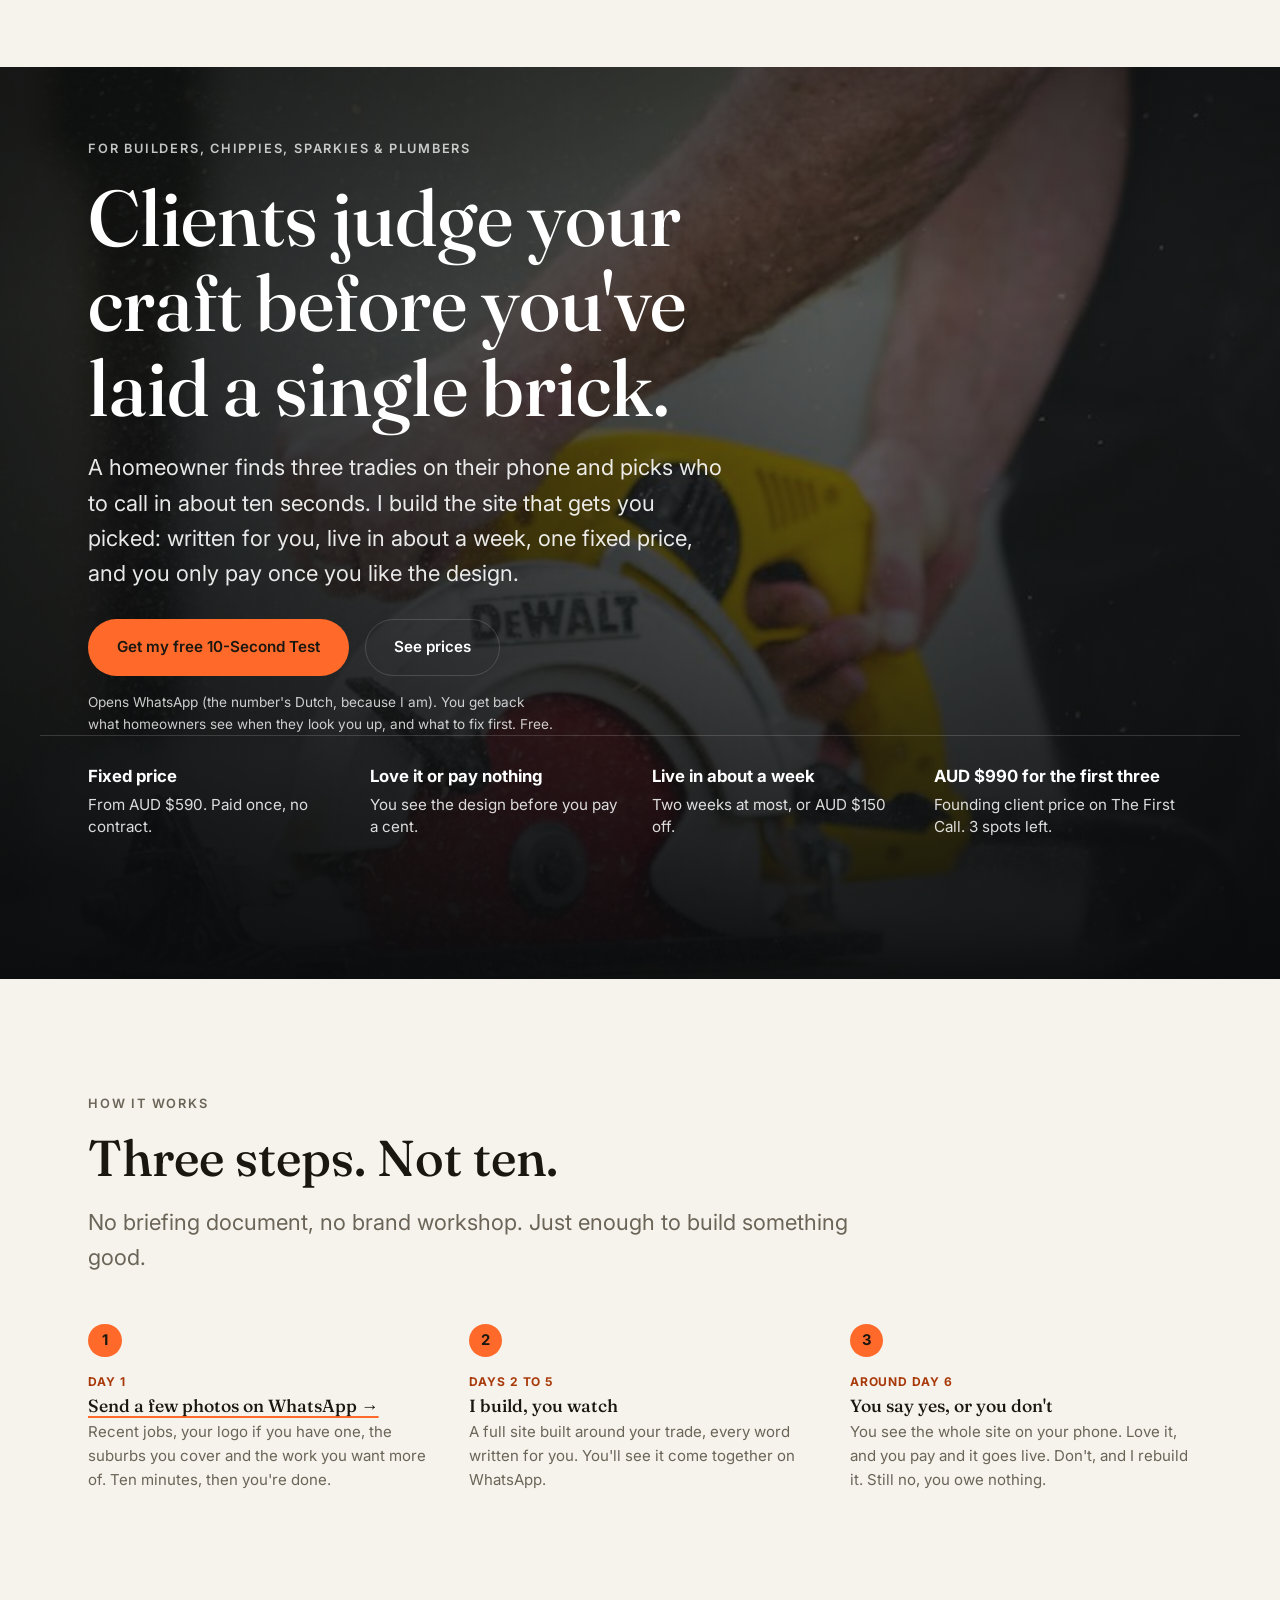
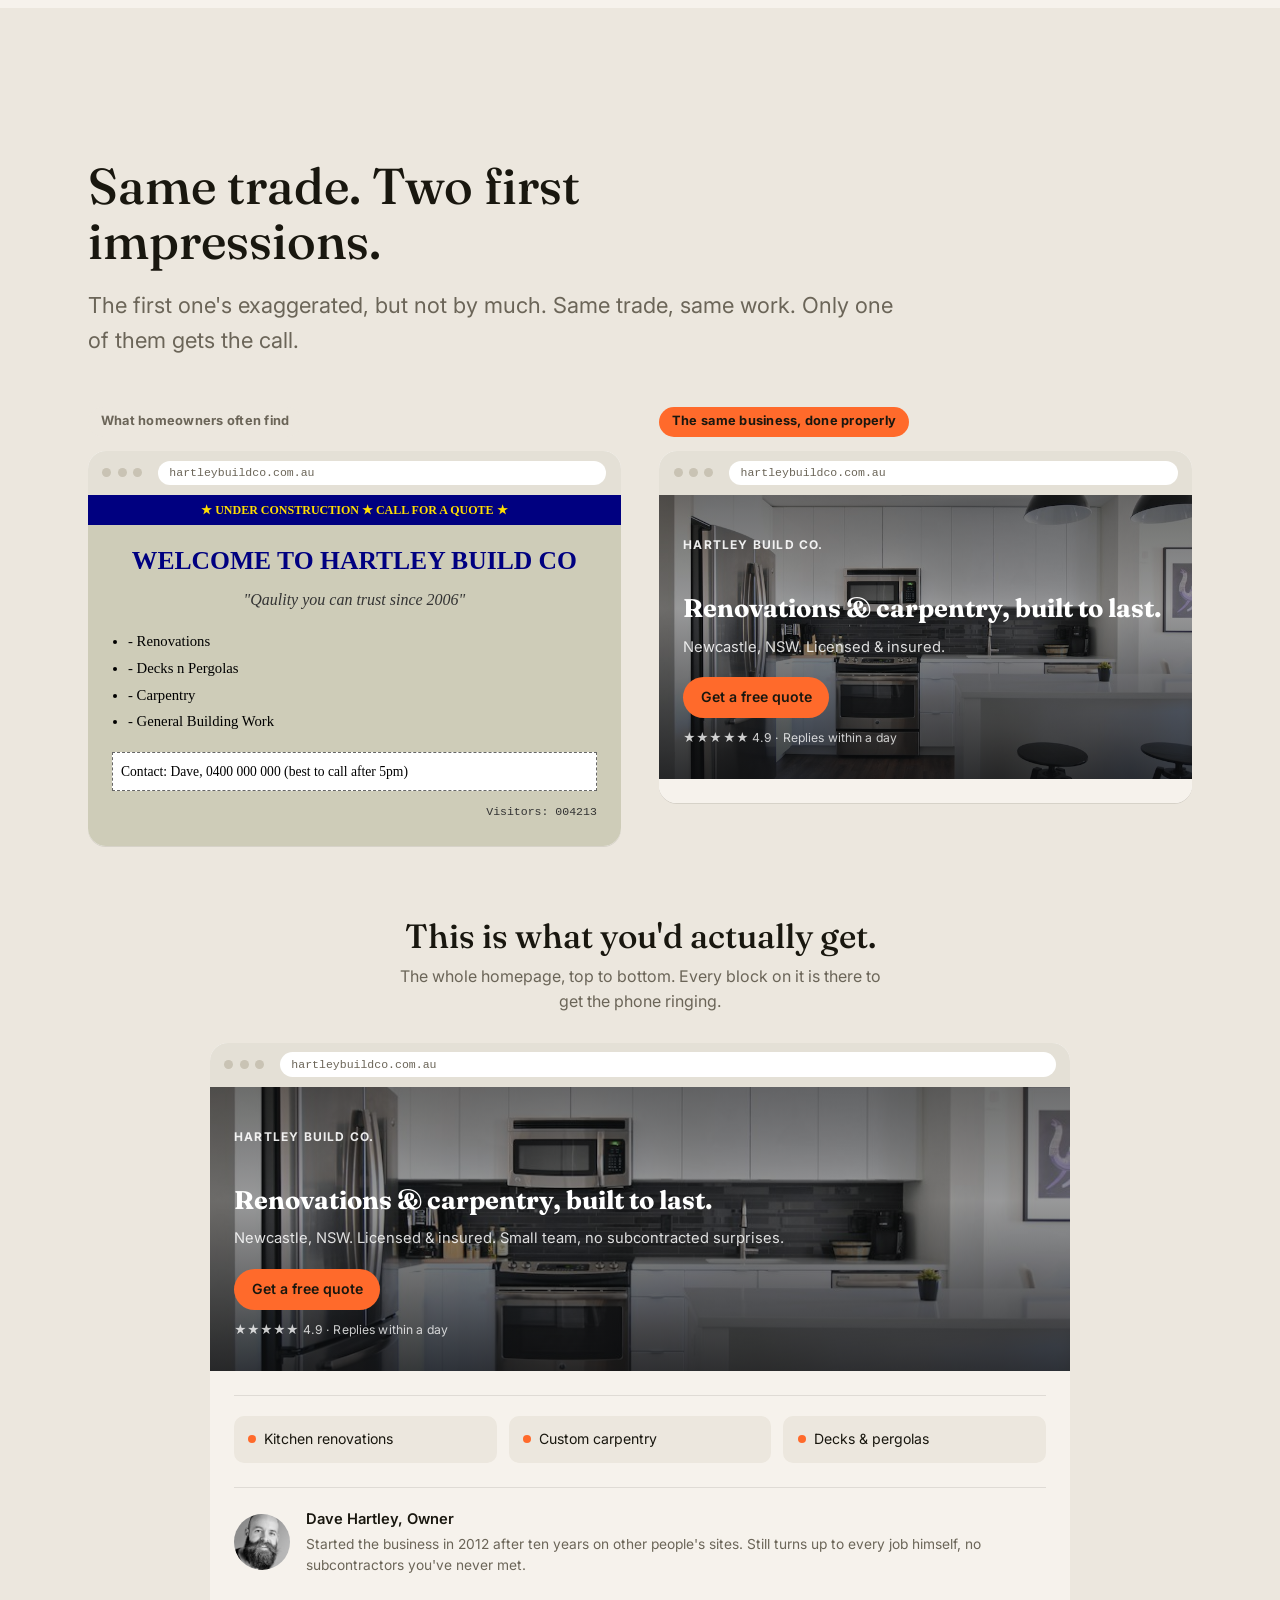
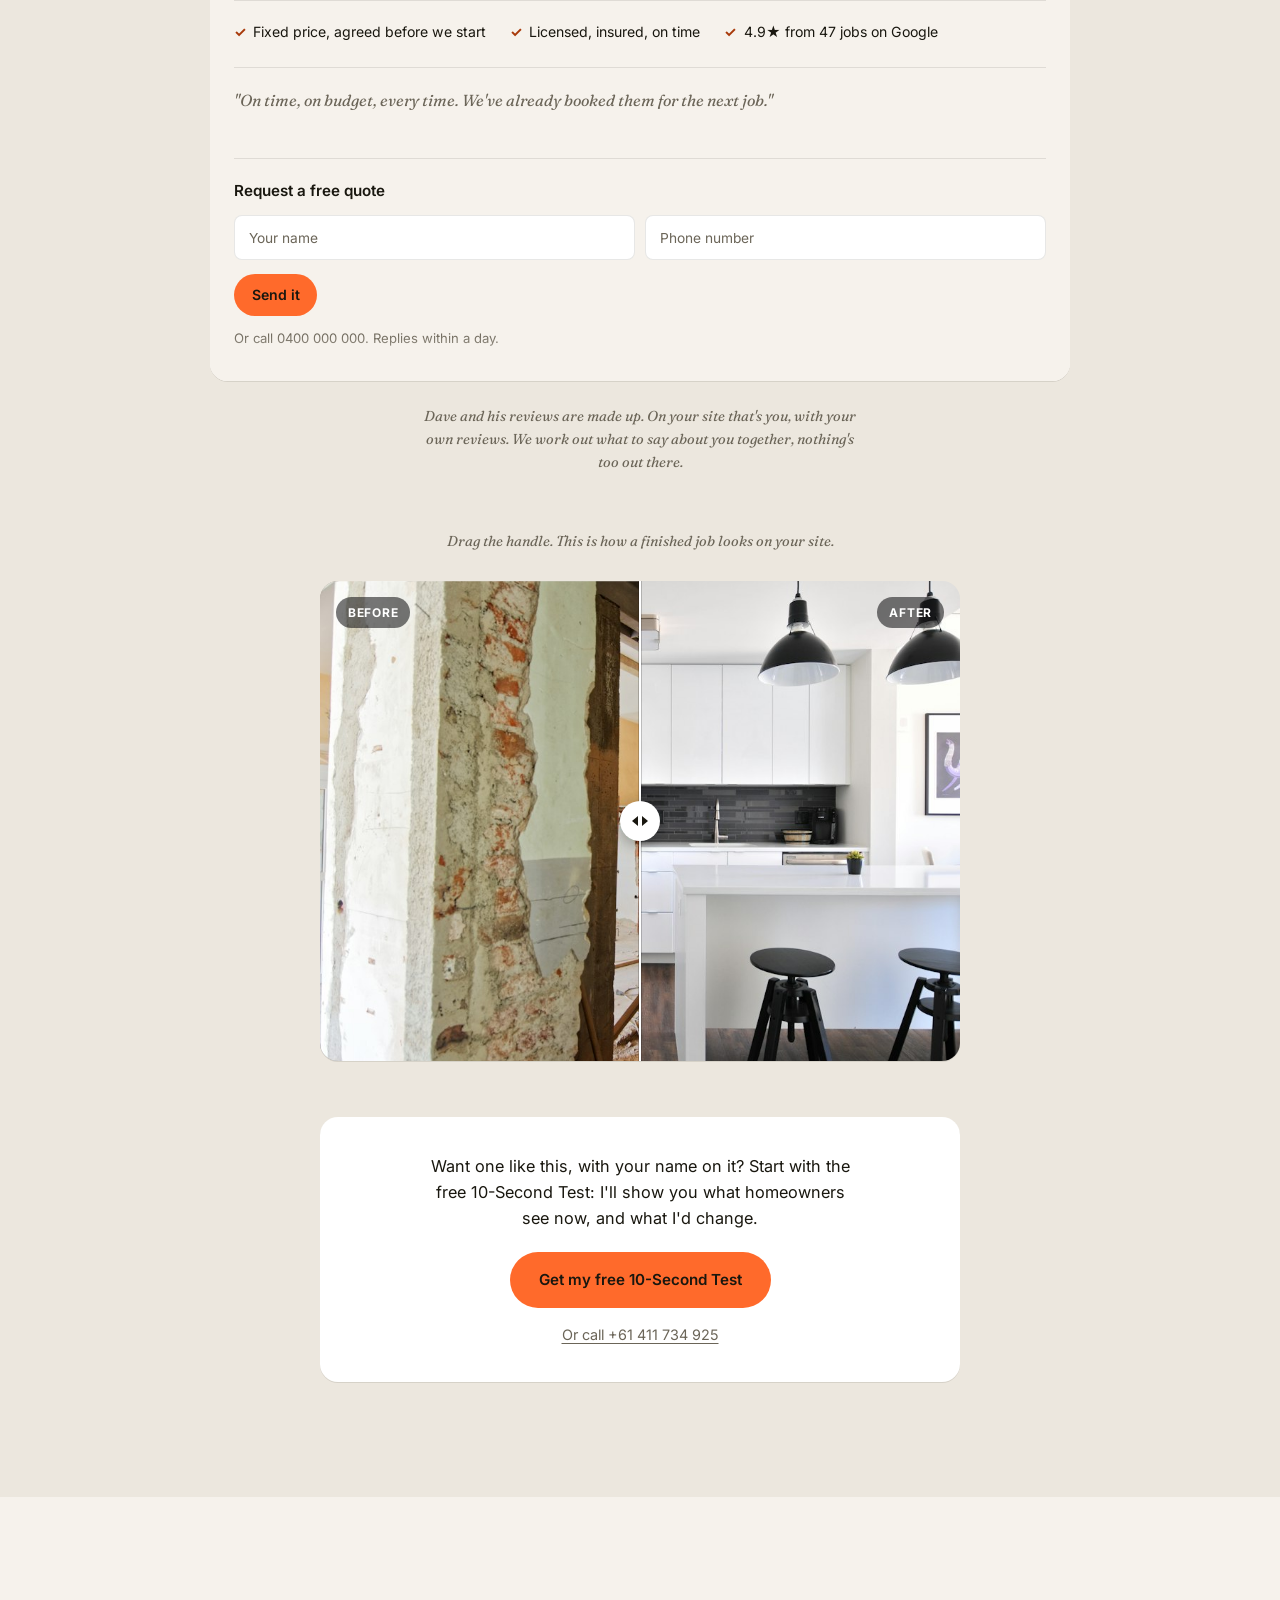
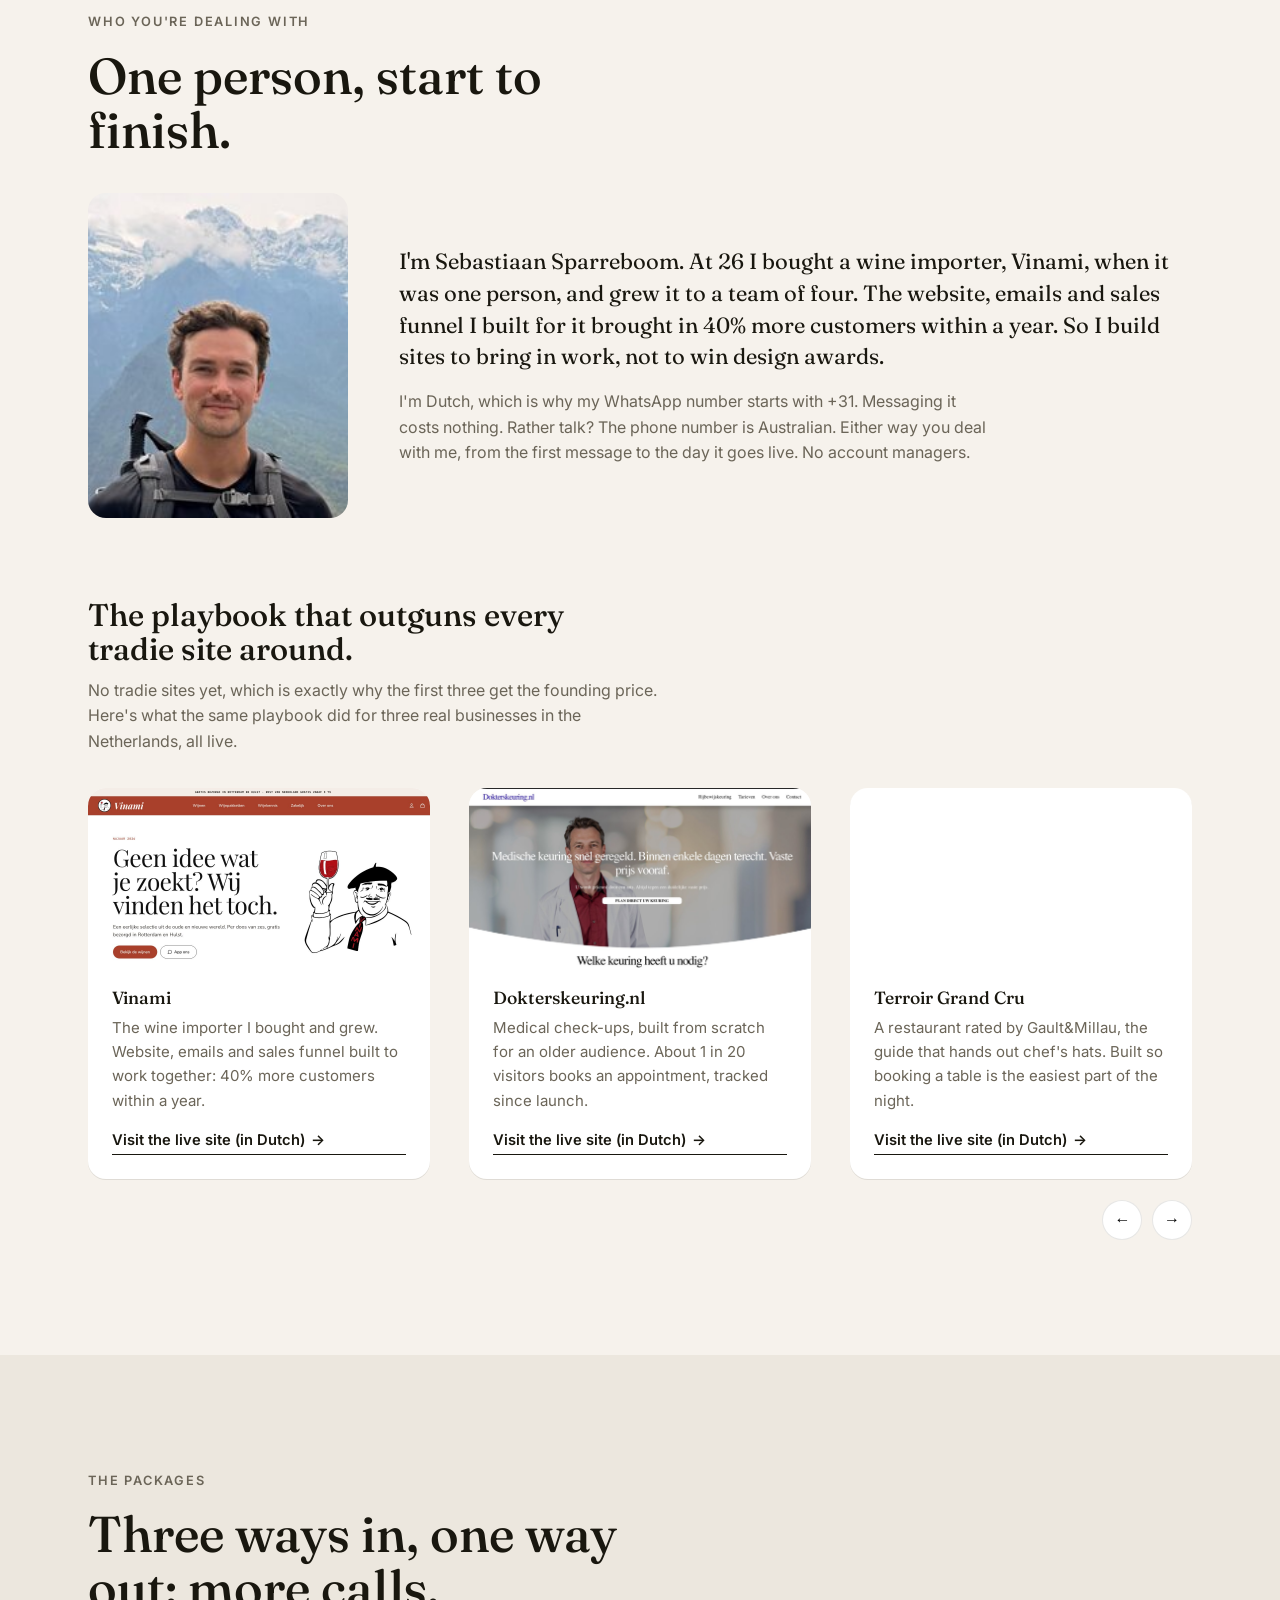
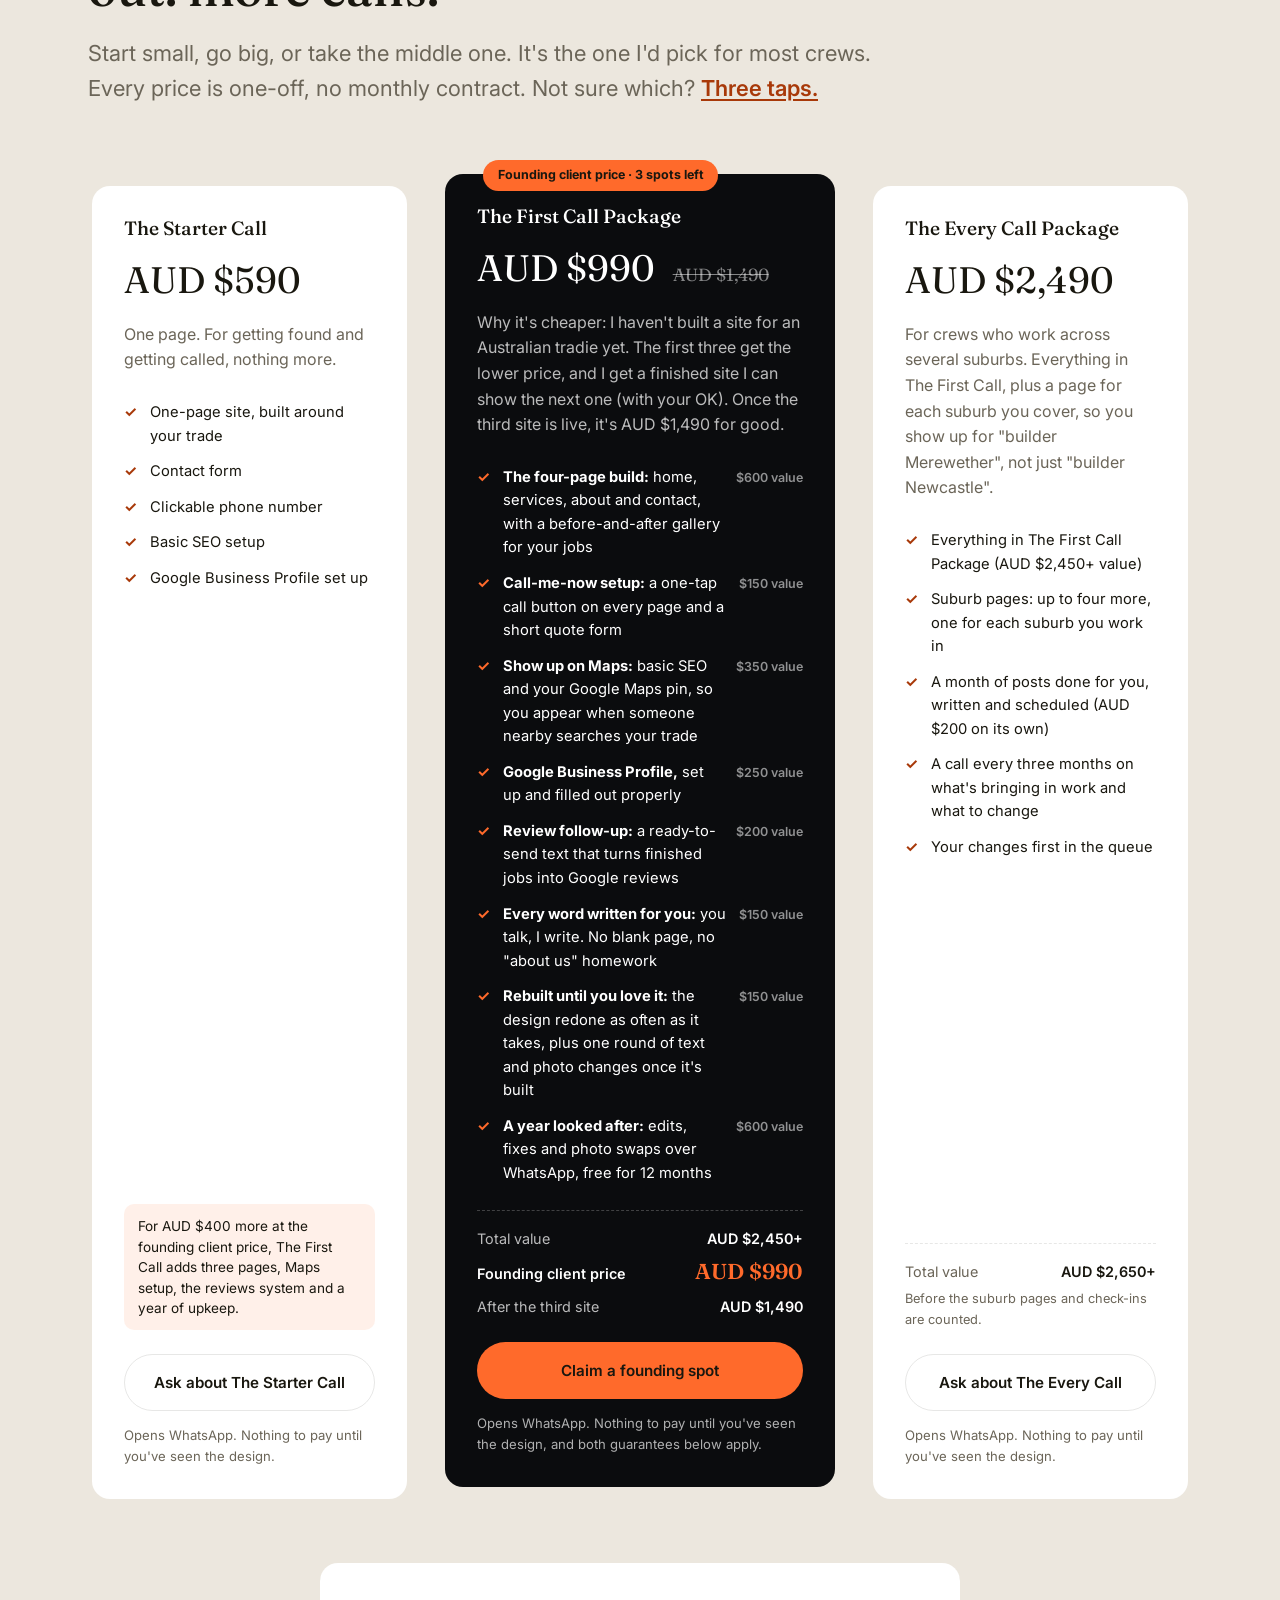
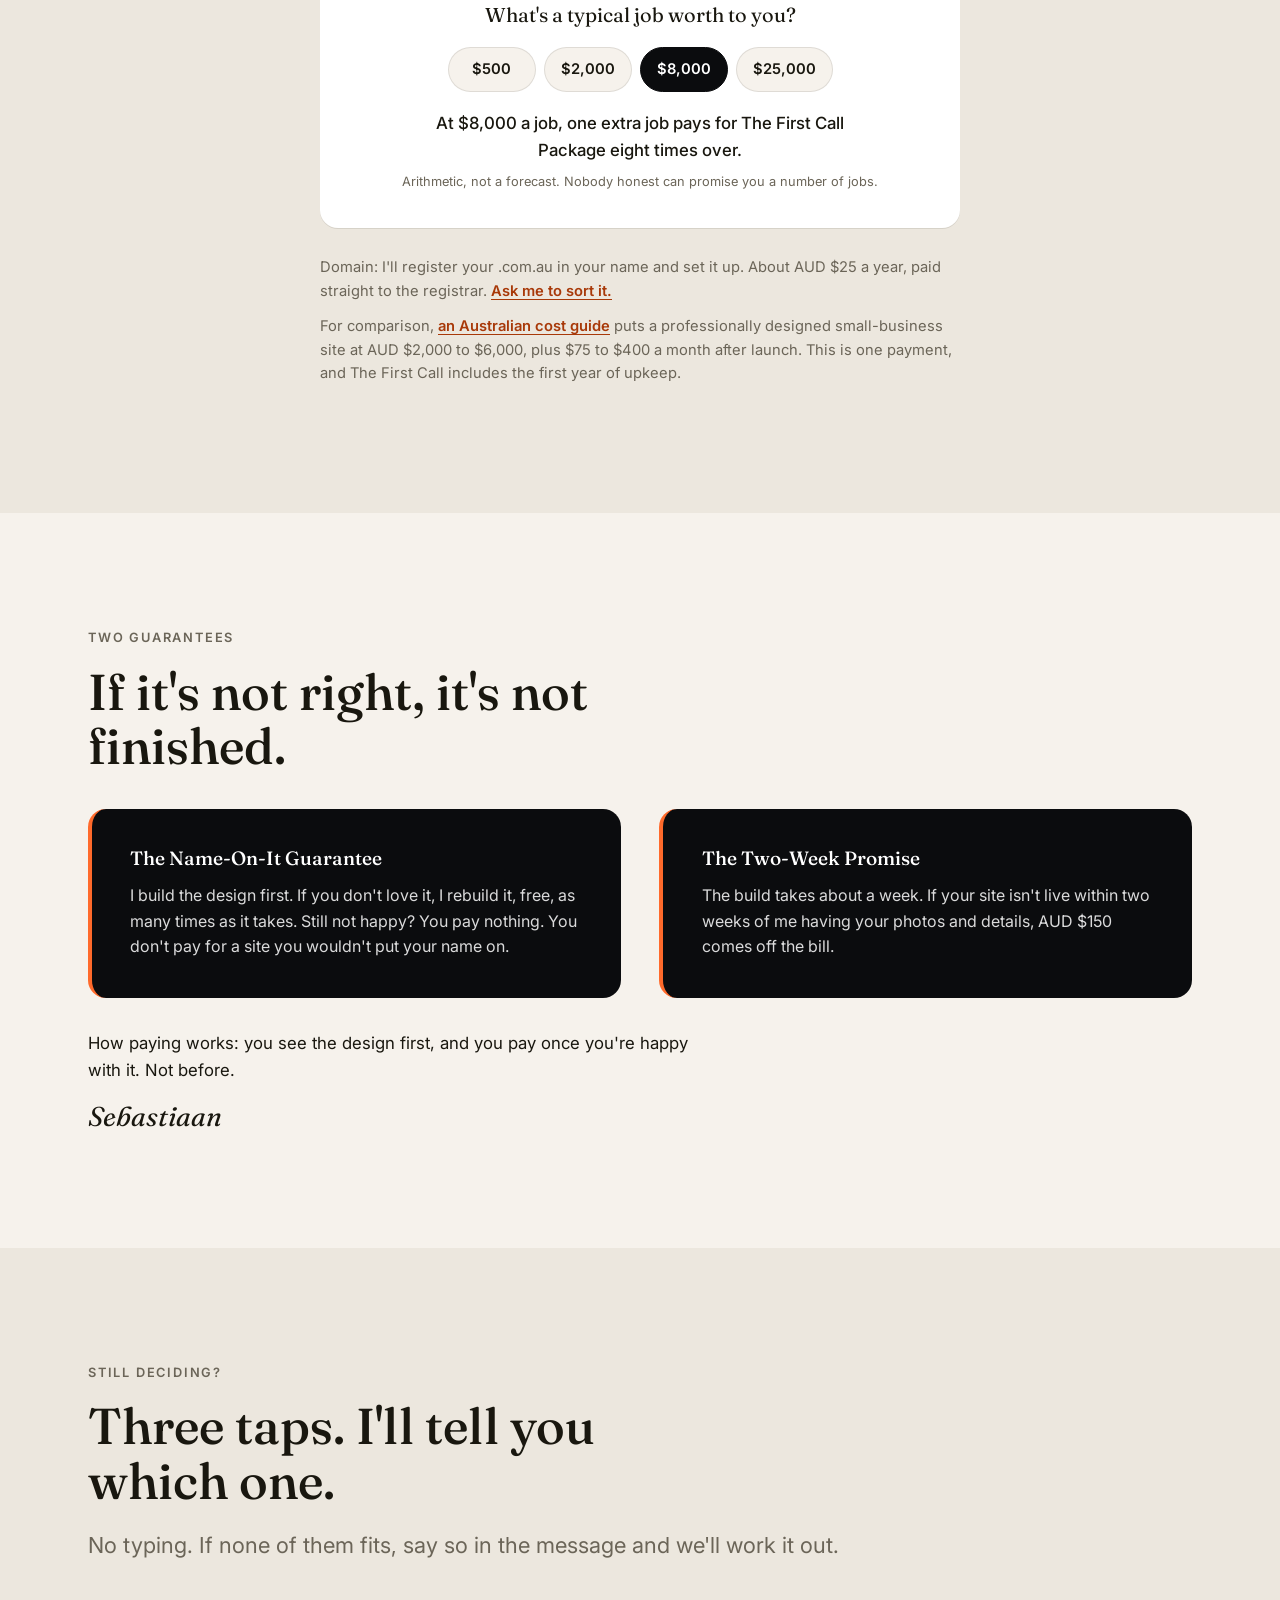
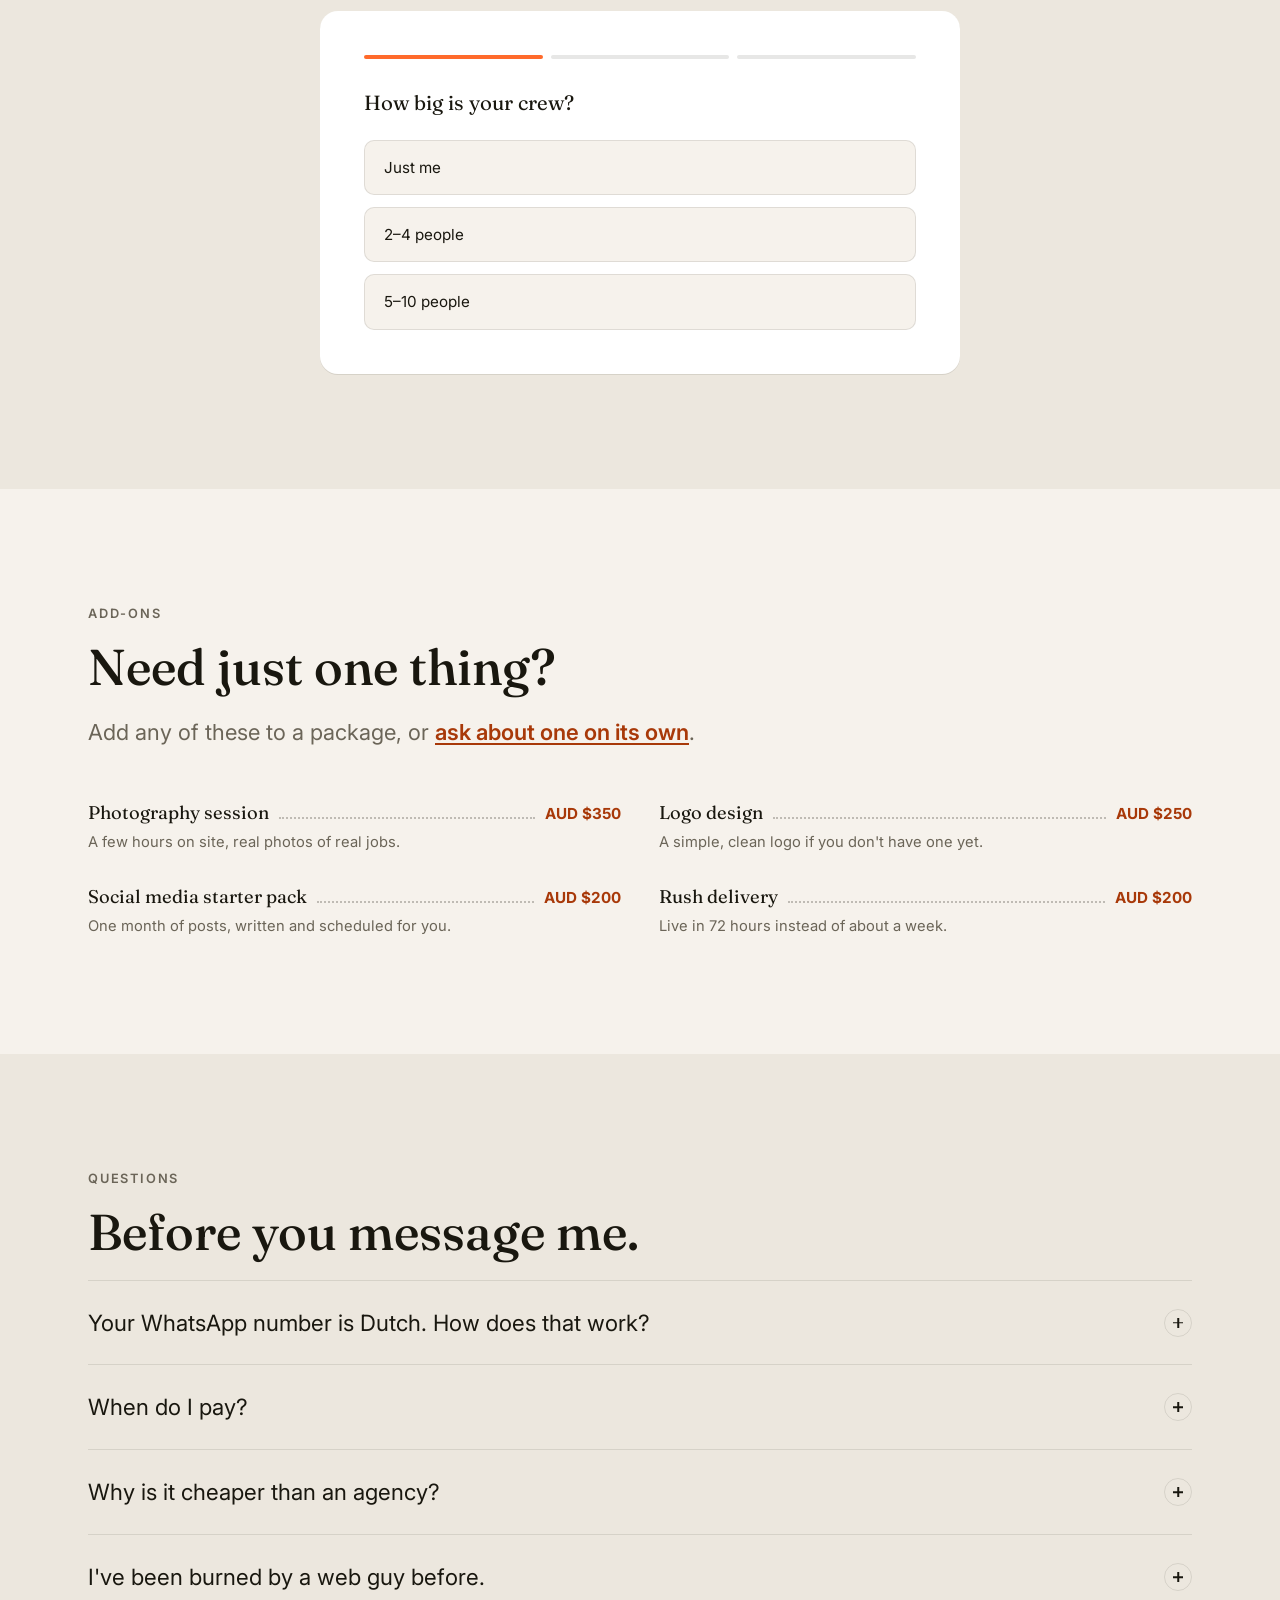
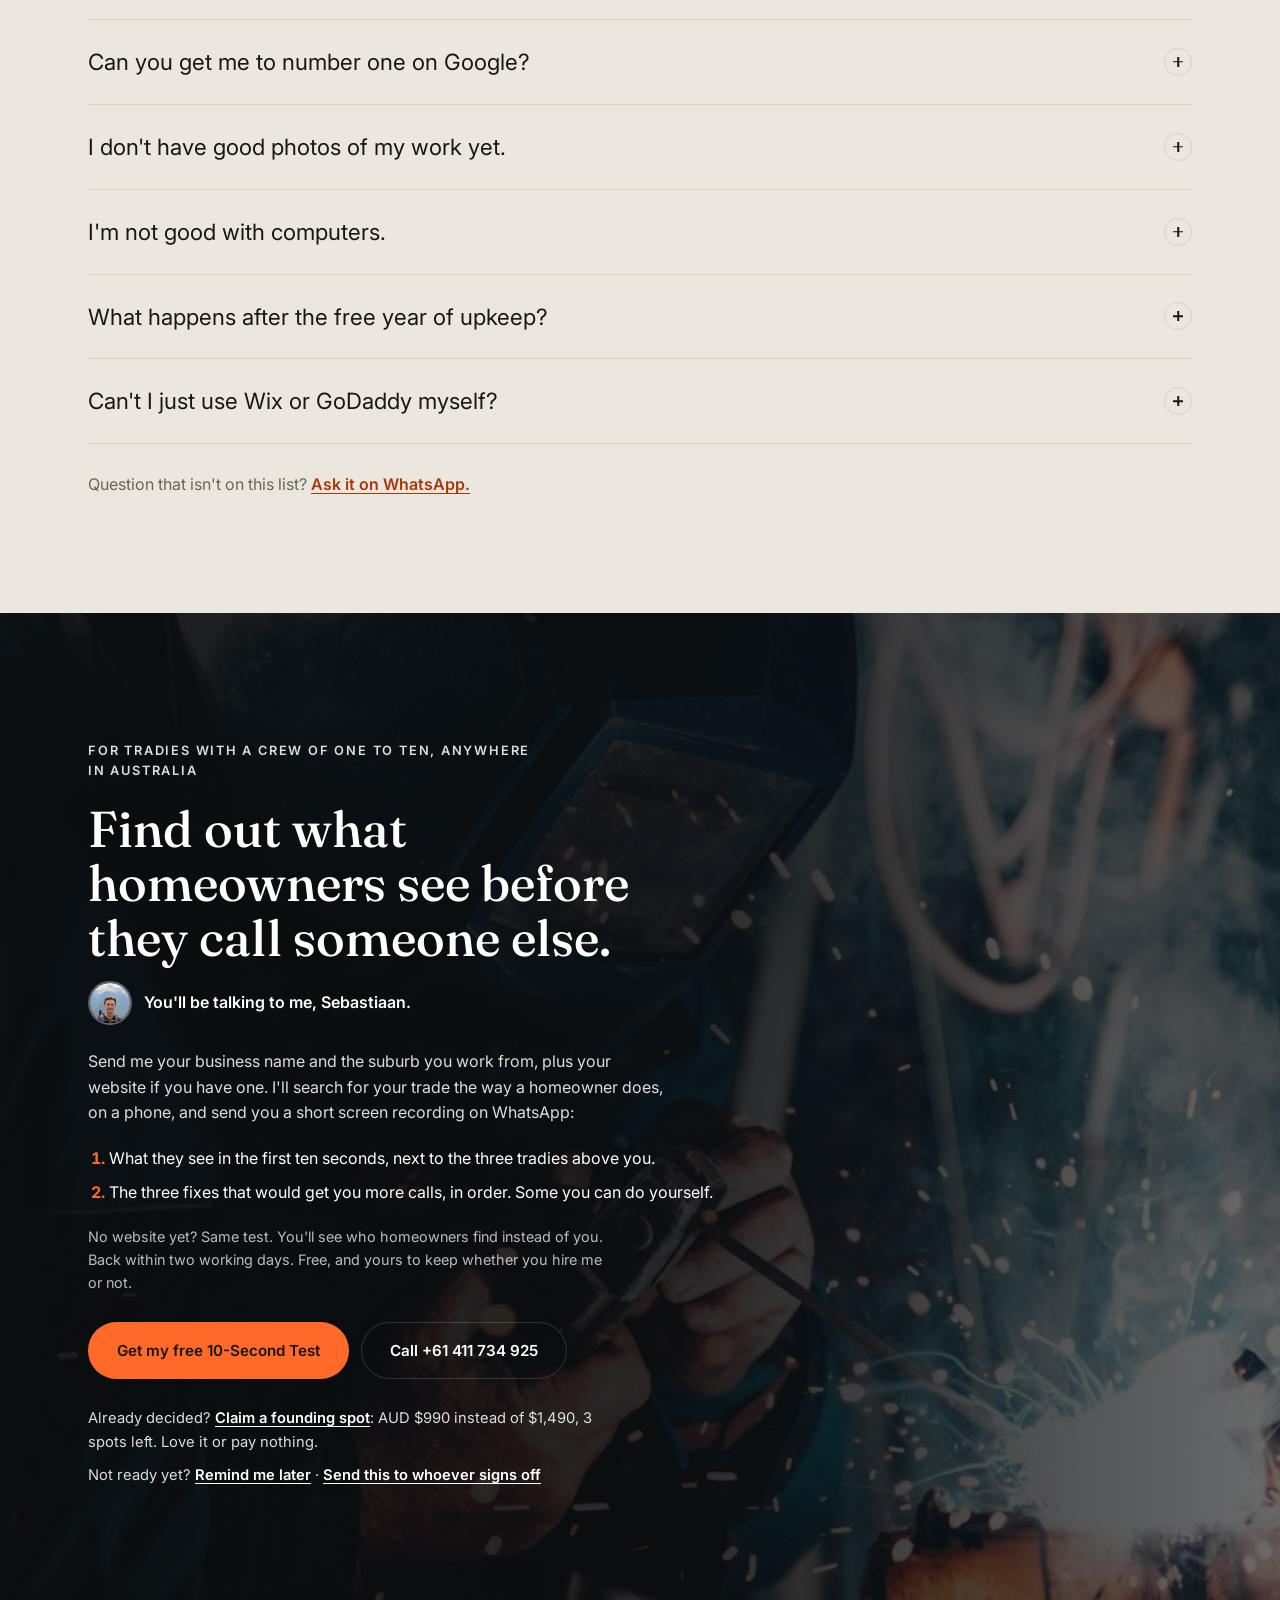
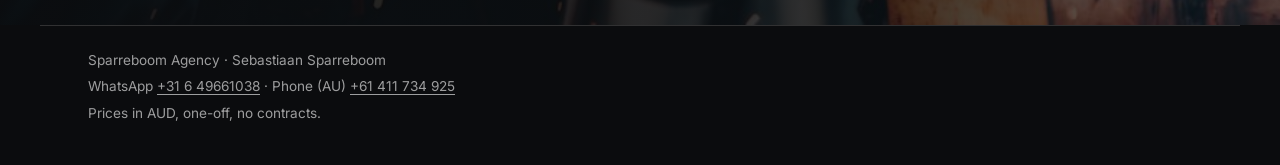
==== tradies.html @ 83f422b2 "Turn the tradies page into a sharper lead generator - Founding client offer with a reason why, a val" ====
<!DOCTYPE html>
<html lang="en">
<head>
<meta charset="UTF-8">
<meta name="viewport" content="width=device-width, initial-scale=1.0">
<title>Websites for tradies, fixed price from AUD $590 | Sparreboom Agency</title>
<meta name="description" content="A fixed-price website for small trade businesses, live in about a week. You see the design first, and pay nothing if you don't love it.">
<link rel="canonical" href="https://sparreboom.agency/tradies.html">

<link rel="icon" type="image/x-icon" href="/favicon.ico">
<link rel="icon" type="image/png" sizes="16x16" href="/images/favicon-16.png">
<link rel="icon" type="image/png" sizes="32x32" href="/images/favicon-32.png">
<link rel="icon" type="image/png" sizes="48x48" href="/images/favicon-48.png">
<link rel="apple-touch-icon" sizes="180x180" href="/images/apple-touch-icon.png">

<meta property="og:type" content="website">
<meta property="og:site_name" content="Sparreboom Agency">
<meta property="og:url" content="https://sparreboom.agency/tradies.html">
<meta property="og:title" content="Websites for tradies, fixed price from AUD $590 | Sparreboom Agency">
<meta property="og:description" content="A fixed-price website for small trade businesses, live in about a week. You see the design first, and pay nothing if you don't love it.">
<meta property="og:image" content="https://sparreboom.agency/images/og-tradies.jpg">
<meta property="og:image:width" content="1200">
<meta property="og:image:height" content="630">
<meta property="og:image:alt" content="A tradesman cutting timber with a circular saw">
<meta property="og:locale" content="en_AU">

<meta name="twitter:card" content="summary_large_image">
<meta name="twitter:title" content="Websites for tradies, fixed price from AUD $590 | Sparreboom Agency">
<meta name="twitter:description" content="A fixed-price website for small trade businesses, live in about a week. You see the design first, and pay nothing if you don't love it.">
<meta name="twitter:image" content="https://sparreboom.agency/images/og-tradies.jpg">

<link rel="preconnect" href="https://fonts.googleapis.com">
<link rel="preconnect" href="https://fonts.gstatic.com" crossorigin>
<link href="https://fonts.googleapis.com/css2?family=Fraunces:ital,opsz,wght@0,9..144,400;0,9..144,500;0,9..144,600;1,9..144,500&family=Inter:wght@400;500;600;700&display=swap" rel="stylesheet">

<link rel="stylesheet" href="css/styles.css">
</head>
<body>

<a class="skip-link" href="#main">Skip to content</a>

<header class="bare-nav" data-autohide>
  <div class="container bare-nav__inner">
    <a href="/" class="bare-nav__brand">Sparreboom<span class="hide-sm"> Agency</span></a>
    <div class="bare-nav__actions">
      <a class="bare-nav__prices" href="#package">Prices</a>
      <a class="bare-nav__call" href="tel:+61411734925" aria-label="Call Sebastiaan on +61 411 734 925">
        <svg viewBox="0 0 24 24" width="20" height="20" fill="none" aria-hidden="true"><path d="M5 4h3l1.5 4-2 1.5a11 11 0 0 0 7 7l1.5-2 4 1.5v3a2 2 0 0 1-2 2A16 16 0 0 1 3 6a2 2 0 0 1 2-2Z" stroke="currentColor" stroke-width="1.6" stroke-linejoin="round"/></svg>
      </a>
      <a href="https://wa.me/31649661038" data-wa="test" class="btn btn--small btn--accent" target="_blank" rel="noopener"><span class="hide-sm">Free </span>10-Second Test</a>
    </div>
  </div>
</header>

<main id="main">
  <!-- Honesty rule: no claims about tradie clients until there are some. Hartley Build Co. is an example business. -->

  <!-- HERO -->
  <section class="tradie-hero">
    <div class="tradie-hero__media">
      <picture>
        <source media="(max-width: 600px)" srcset="images/stock-hero-tradie-m.jpg">
        <img src="images/stock-hero-tradie.jpg" width="1800" height="1300" alt="A tradesman cutting a plank of wood with a circular saw, sawdust flying" loading="eager" fetchpriority="high">
      </picture>
      <div class="hero__scrim"></div>
      <div class="tradie-hero__shade"></div>
    </div>
    <div class="container">
      <p class="hero__hello" hidden></p>
      <p class="eyebrow eyebrow--light">For builders, chippies, sparkies &amp; plumbers</p>
      <h1 class="tradie-hero__title">Clients judge your craft before you've laid a single brick.</h1>
      <p class="tradie-hero__sub">A homeowner finds three tradies on their phone and picks who to call in about ten seconds. I build the site that gets you picked: written for you, live in about a week, one fixed price, and you only pay once you like the design.</p>
      <div class="hero__actions">
        <a href="https://wa.me/31649661038" data-wa="test" class="btn btn--accent" target="_blank" rel="noopener">Get my free 10-Second Test</a>
        <a href="#package" class="btn btn--ghost-light" data-hero-secondary>See prices</a>
      </div>
      <p class="hero__micro">Opens WhatsApp (the number's Dutch, because I am). You get back what homeowners see when they look you up, and what to fix first. Free.</p>
    </div>
    <ul class="hero__trust">
      <li><span class="hero__trust-title">Fixed price</span><span class="hero__trust-desc">From AUD $590. Paid once, no contract.</span></li>
      <li><span class="hero__trust-title">Love it or pay nothing</span><span class="hero__trust-desc">You see the design before you pay a cent.</span></li>
      <li><span class="hero__trust-title">Live in about a week</span><span class="hero__trust-desc">Two weeks at most, or AUD $150 off.</span></li>
      <li><span class="hero__trust-title">AUD $990 for the first three</span><span class="hero__trust-desc">Founding client price on The First Call. <span data-spots-left>3 spots</span> left.</span></li>
    </ul>
  </section>

  <!-- HOW IT WORKS -->
  <section class="section" id="how-it-works">
    <div class="container">
      <p class="eyebrow reveal">How it works</p>
      <h2 class="section__title reveal">Three steps. Not ten.</h2>
      <p class="section__intro reveal">No briefing document, no brand workshop. Just enough to build something good.</p>
      <ol class="steps steps--row reveal">
        <li>
          <span class="steps__day">Day 1</span>
          <h3><a href="https://wa.me/31649661038" data-wa="start" target="_blank" rel="noopener">Send a few photos on WhatsApp <span aria-hidden="true">→</span></a></h3>
          <p>Recent jobs, your logo if you have one, the suburbs you cover and the work you want more of. Ten minutes, then you're done.</p>
        </li>
        <li>
          <span class="steps__day">Days 2 to 5</span>
          <h3>I build, you watch</h3>
          <p>A full site built around your trade, every word written for you. You'll see it come together on WhatsApp.</p>
        </li>
        <li>
          <span class="steps__day">Around day 6</span>
          <h3>You say yes, or you don't</h3>
          <p>You see the whole site on your phone. Love it, and you pay and it goes live. Don't, and I rebuild it. Still no, you owe nothing.</p>
        </li>
      </ol>
    </div>
  </section>

  <!-- COMPARE + DEMO -->
  <section class="section section--card" id="compare">
    <div class="container">
      <p class="eyebrow reveal">Who would you call?</p>
      <h2 class="section__title reveal">Same trade. Two first impressions.</h2>
      <p class="section__intro reveal">The first one's exaggerated, but not by much. Same trade, same work. Only one of them gets the call.</p>

      <div class="compare-grid">
        <div class="compare-card reveal">
          <span class="compare-card__label compare-card__label--old">What homeowners often find</span>
          <div class="mock-browser">
            <div class="mock-browser__bar"><span></span><span></span><span></span><div class="mock-browser__url">hartleybuildco.com.au</div></div>
            <div class="mock-browser__body mock-browser__body--old">
              <p class="old-marquee">★ UNDER CONSTRUCTION ★ CALL FOR A QUOTE ★</p>
              <h4>WELCOME TO HARTLEY BUILD CO</h4>
              <p class="old-sub">"Qaulity you can trust since 2006"</p>
              <ul class="old-list">
                <li>- Renovations</li>
                <li>- Decks n Pergolas</li>
                <li>- Carpentry</li>
                <li>- General Building Work</li>
              </ul>
              <p class="old-contact">Contact: Dave, 0400 000 000 (best to call after 5pm)</p>
              <p class="old-counter">Visitors: 004213</p>
            </div>
          </div>
        </div>

        <div class="compare-card compare-card--new reveal">
          <span class="compare-card__label compare-card__label--new">The same business, done properly</span>
          <div class="mock-browser">
            <div class="mock-browser__bar"><span></span><span></span><span></span><div class="mock-browser__url">hartleybuildco.com.au</div></div>
            <div class="mock-browser__body mock-browser__body--new">
              <div class="tour-section tour-section--hero">
                <img class="tour-hero__bg" src="images/stock-demo-after.jpg" width="900" height="700" alt="" loading="lazy" decoding="async">
                <div class="tour-hero__scrim"></div>
                <div class="tour-hero__content">
                  <p class="tour-eyebrow">Hartley Build Co.</p>
                  <h4 class="tour-h1">Renovations &amp; carpentry, built to last.</h4>
                  <p class="tour-sub">Newcastle, NSW. Licensed &amp; insured.</p>
                  <span class="tour-cta" aria-hidden="true">Get a free quote</span>
                  <p class="tour-cta__micro">★★★★★ 4.9 · Replies within a day</p>
                </div>
              </div>
            </div>
          </div>
        </div>
      </div>

      <div class="demo" id="demo">
        <h3 class="demo__title reveal">This is what you'd actually get.</h3>
        <p class="demo__intro reveal">The whole homepage, top to bottom. Every block on it is there to get the phone ringing.</p>

        <div class="mock-browser mock-browser--tour reveal">
          <div class="mock-browser__bar"><span></span><span></span><span></span><div class="mock-browser__url">hartleybuildco.com.au</div></div>
          <div class="mock-browser__body mock-browser__body--new mock-browser__body--tall">

            <div class="tour-section tour-section--hero">
              <img class="tour-hero__bg" src="images/stock-demo-after.jpg" width="900" height="700" alt="" loading="lazy" decoding="async">
              <div class="tour-hero__scrim"></div>
              <div class="tour-hero__content">
                <p class="tour-eyebrow">Hartley Build Co.</p>
                <h4 class="tour-h1">Renovations &amp; carpentry, built to last.</h4>
                <p class="tour-sub">Newcastle, NSW. Licensed &amp; insured. Small team, no subcontracted surprises.</p>
                <span class="tour-cta" aria-hidden="true">Get a free quote</span>
                <p class="tour-cta__micro">★★★★★ 4.9 · Replies within a day</p>
              </div>
            </div>

            <div class="tour-section tour-section--services">
              <div class="tour-service"><span class="tour-service__dot"></span>Kitchen renovations</div>
              <div class="tour-service"><span class="tour-service__dot"></span>Custom carpentry</div>
              <div class="tour-service"><span class="tour-service__dot"></span>Decks &amp; pergolas</div>
            </div>

            <div class="tour-section tour-section--owner">
              <img class="tour-owner__photo" src="images/stock-owner.jpg" width="500" height="600" alt="Dave Hartley, owner of Hartley Build Co." loading="lazy" decoding="async">
              <div class="tour-owner__text">
                <p class="tour-owner__name">Dave Hartley, Owner</p>
                <p class="tour-owner__bio">Started the business in 2012 after ten years on other people's sites. Still turns up to every job himself, no subcontractors you've never met.</p>
              </div>
            </div>

            <div class="tour-section tour-section--why">
              <div class="tour-why__item"><span class="tour-why__check">✓</span>Fixed price, agreed before we start</div>
              <div class="tour-why__item"><span class="tour-why__check">✓</span>Licensed, insured, on time</div>
              <div class="tour-why__item"><span class="tour-why__check">✓</span>4.9★ from 47 jobs on Google</div>
            </div>

            <div class="tour-section tour-section--quote">
              <p>"On time, on budget, every time. We've already booked them for the next job."</p>
            </div>

            <div class="tour-section tour-section--form">
              <p class="tour-form__label">Request a free quote</p>
              <div class="tour-form__fields">
                <span class="tour-form__field">Your name</span>
                <span class="tour-form__field">Phone number</span>
              </div>
              <span class="tour-cta" aria-hidden="true">Send it</span>
              <p class="tour-form__note">Or call 0400 000 000. Replies within a day.</p>
            </div>

            <div class="mock-browser__fade" aria-hidden="true"></div>
          </div>
        </div>

        <p class="demo-owner-note reveal">Dave and his reviews are made up. On your site that's you, with your own reviews. We work out what to say about you together, nothing's too out there.</p>

        <p class="demo-gallery__label reveal">Drag the handle. This is how a finished job looks on your site.</p>
        <div class="ba-slider reveal" data-ba-slider>
          <img class="ba-slider__img ba-slider__img--after" src="images/stock-demo-after.jpg" width="900" height="700" alt="A finished modern white kitchen renovation" loading="lazy" decoding="async">
          <img class="ba-slider__img ba-slider__img--before" src="images/stock-demo-before.jpg" width="900" height="1000" alt="An interior mid-renovation with exposed brick and scaffolding" loading="lazy" decoding="async">
          <span class="ba-slider__tag ba-slider__tag--before">Before</span>
          <span class="ba-slider__tag ba-slider__tag--after">After</span>
          <div class="ba-slider__handle" role="slider" tabindex="0" aria-label="Drag to compare before and after" aria-valuemin="0" aria-valuemax="100" aria-valuenow="50">
            <span class="ba-slider__grip"><span></span><span></span></span>
          </div>
        </div>

        <div class="inline-cta">
          <p>Want one like this, with your name on it? Start with the free 10-Second Test: I'll show you what homeowners see now, and what I'd change.</p>
          <a href="https://wa.me/31649661038" data-wa="test" class="btn btn--accent" target="_blank" rel="noopener">Get my free 10-Second Test</a>
          <a class="inline-cta__call" href="tel:+61411734925">Or call +61 411 734 925</a>
        </div>
      </div>
    </div>
  </section>

  <!-- WHO + PROOF -->
  <section class="section" id="proof">
    <div class="container">
      <p class="eyebrow reveal">Who you're dealing with</p>
      <h2 class="section__title reveal">One person, start to finish.</h2>

      <div class="founder reveal">
        <picture class="founder__photo">
          <source media="(max-width: 767px)" srcset="images/sebastiaan-face.jpg">
          <img src="images/sebastiaan-portrait.jpg" width="720" height="900" alt="Sebastiaan Sparreboom" loading="lazy" decoding="async">
        </picture>
        <div class="founder__text">
          <p>I'm Sebastiaan Sparreboom. At 26 I bought a wine importer, Vinami, when it was one person, and grew it to a team of four. The website, emails and sales funnel I built for it brought in 40% more customers within a year. So I build sites to bring in work, not to win design awards.</p>
          <p>I'm Dutch, which is why my WhatsApp number starts with +31. Messaging it costs nothing. Rather talk? The phone number is Australian. Either way you deal with me, from the first message to the day it goes live. No account managers.</p>
        </div>
      </div>

      <h3 class="proof__title reveal">The playbook that outguns every tradie site around.</h3>
      <p class="proof__intro reveal">No tradie sites yet, which is exactly why the first three get the founding price. Here's what the same playbook did for three real businesses in the Netherlands, all live.</p>

      <div class="proof-carousel-wrap reveal" data-carousel-wrap>
        <div class="proof-carousel" data-carousel>
          <div class="proof-slide">
            <div class="proof-slide__shot"><img src="images/work-vinami.jpg" width="1400" height="720" alt="Vinami homepage" loading="lazy" decoding="async"></div>
            <h3>Vinami</h3>
            <p>The wine importer I bought and grew. Website, emails and sales funnel built to work together: 40% more customers within a year.</p>
            <a class="work-card__link" href="https://vinami.nl/" target="_blank" rel="noopener">Visit the live site (in Dutch) <span aria-hidden="true">→</span></a>
          </div>
          <div class="proof-slide">
            <div class="proof-slide__shot"><img src="images/work-dokterskeuring.jpg" width="1400" height="729" alt="Dokterskeuring.nl homepage" loading="lazy" decoding="async"></div>
            <h3>Dokterskeuring.nl</h3>
            <p>Medical check-ups, built from scratch for an older audience. About 1 in 20 visitors books an appointment, tracked since launch.</p>
            <a class="work-card__link" href="https://dokterskeuring.nl/" target="_blank" rel="noopener">Visit the live site (in Dutch) <span aria-hidden="true">→</span></a>
          </div>
          <div class="proof-slide">
            <div class="proof-slide__shot"><img src="images/work-terroir.jpg" width="1400" height="675" alt="Terroir Grand Cru homepage" loading="lazy" decoding="async"></div>
            <h3>Terroir Grand Cru</h3>
            <p>A restaurant rated by Gault&amp;Millau, the guide that hands out chef's hats. Built so booking a table is the easiest part of the night.</p>
            <a class="work-card__link" href="https://terroirgrandcru.nl/" target="_blank" rel="noopener">Visit the live site (in Dutch) <span aria-hidden="true">→</span></a>
          </div>
        </div>
        <div class="proof-carousel-nav">
          <button type="button" class="proof-carousel-nav__btn" data-carousel-prev aria-label="Previous">←</button>
          <button type="button" class="proof-carousel-nav__btn" data-carousel-next aria-label="Next">→</button>
        </div>
      </div>
    </div>
  </section>

  <!-- PACKAGES -->
  <section class="section section--card" id="package">
    <div class="container">
      <p class="eyebrow reveal">The packages</p>
      <h2 class="section__title reveal">Three ways in, one way out: more calls.</h2>
      <p class="section__intro reveal">Start small, go big, or take the middle one. It's the one I'd pick for most crews. Every price is one-off, no monthly contract. Not sure which? <a href="#quiz">Three taps.</a></p>

      <div class="pricing-carousel-wrap" data-carousel-wrap>
        <div class="price-tabs">
          <button type="button" class="price-tab" data-carousel-goto="0">Starter <strong>$590</strong></button>
          <button type="button" class="price-tab is-active" data-carousel-goto="1">First Call <strong>$990</strong></button>
          <button type="button" class="price-tab" data-carousel-goto="2">Every Call <strong>$2,490</strong></button>
        </div>

        <div class="pricing-carousel" data-carousel data-carousel-start="1">
          <div class="price-card">
            <h3>The Starter Call</h3>
            <p class="price-card__price"><span class="price-card__amount">AUD $590</span></p>
            <p class="price-card__desc">One page. For getting found and getting called, nothing more.</p>
            <ul class="price-card__list">
              <li class="is-included">One-page site, built around your trade</li>
              <li class="is-included">Contact form</li>
              <li class="is-included">Clickable phone number</li>
              <li class="is-included">Basic SEO setup</li>
              <li class="is-included">Google Business Profile set up</li>
            </ul>
            <p class="price-card__nudge">For AUD $400 more at the founding client price, The First Call adds three pages, Maps setup, the reviews system and a year of upkeep.</p>
            <a href="https://wa.me/31649661038" data-wa="starter" class="btn btn--ghost-dark" target="_blank" rel="noopener">Ask about The Starter Call</a>
            <p class="package-note">Opens WhatsApp. Nothing to pay until you've seen the design.</p>
          </div>

          <div class="price-card price-card--featured">
            <span class="price-card__badge">Founding client price · <span data-spots-left>3 spots</span> left</span>
            <h3>The First Call Package</h3>
            <p class="price-card__price">
              <span class="price-card__amount">AUD $990</span>
              <span class="price-card__was">AUD $1,490</span>
            </p>
            <p class="price-card__desc">Why it's cheaper: I haven't built a site for an Australian tradie yet. The first three get the lower price, and I get a finished site I can show the next one (with your OK). Once the third site is live, it's AUD $1,490 for good.</p>
            <ul class="price-card__list price-card__list--valued">
              <li class="is-included"><span><strong>The four-page build:</strong> home, services, about and contact, with a before-and-after gallery for your jobs</span><span class="price-card__value">$600 value</span></li>
              <li class="is-included"><span><strong>Call-me-now setup:</strong> a one-tap call button on every page and a short quote form</span><span class="price-card__value">$150 value</span></li>
              <li class="is-included"><span><strong>Show up on Maps:</strong> basic SEO and your Google Maps pin, so you appear when someone nearby searches your trade</span><span class="price-card__value">$350 value</span></li>
              <li class="is-included"><span><strong>Google Business Profile,</strong> set up and filled out properly</span><span class="price-card__value">$250 value</span></li>
              <li class="is-included"><span><strong>Review follow-up:</strong> a ready-to-send text that turns finished jobs into Google reviews</span><span class="price-card__value">$200 value</span></li>
              <li class="is-included"><span><strong>Every word written for you:</strong> you talk, I write. No blank page, no "about us" homework</span><span class="price-card__value">$150 value</span></li>
              <li class="is-included"><span><strong>Rebuilt until you love it:</strong> the design redone as often as it takes, plus one round of text and photo changes once it's built</span><span class="price-card__value">$150 value</span></li>
              <li class="is-included"><span><strong>A year looked after:</strong> edits, fixes and photo swaps over WhatsApp, free for 12 months</span><span class="price-card__value">$600 value</span></li>
            </ul>
            <dl class="price-card__close">
              <div><dt>Total value</dt><dd>AUD $2,450+</dd></div>
              <div class="price-card__close-now"><dt>Founding client price</dt><dd>AUD $990</dd></div>
              <div><dt>After the third site</dt><dd>AUD $1,490</dd></div>
            </dl>
            <a href="https://wa.me/31649661038" data-wa="first" class="btn btn--accent" target="_blank" rel="noopener">Claim a founding spot</a>
            <p class="package-note">Opens WhatsApp. Nothing to pay until you've seen the design, and both guarantees below apply.</p>
          </div>

          <div class="price-card">
            <h3>The Every Call Package</h3>
            <p class="price-card__price"><span class="price-card__amount">AUD $2,490</span></p>
            <p class="price-card__desc">For crews who work across several suburbs. Everything in The First Call, plus a page for each suburb you cover, so you show up for "builder Merewether", not just "builder Newcastle".</p>
            <ul class="price-card__list">
              <li class="is-included">Everything in The First Call Package (AUD $2,450+ value)</li>
              <li class="is-included">Suburb pages: up to four more, one for each suburb you work in</li>
              <li class="is-included">A month of posts done for you, written and scheduled (AUD $200 on its own)</li>
              <li class="is-included">A call every three months on what's bringing in work and what to change</li>
              <li class="is-included">Your changes first in the queue</li>
            </ul>
            <dl class="price-card__close price-card__close--light">
              <div><dt>Total value</dt><dd>AUD $2,650+</dd></div>
            </dl>
            <p class="price-card__close-note">Before the suburb pages and check-ins are counted.</p>
            <a href="https://wa.me/31649661038" data-wa="every" class="btn btn--ghost-dark" target="_blank" rel="noopener">Ask about The Every Call</a>
            <p class="package-note">Opens WhatsApp. Nothing to pay until you've seen the design.</p>
          </div>
        </div>

        <div class="pricing-carousel-nav">
          <div class="carousel-dots" data-carousel-dots></div>
          <div class="carousel-arrows">
            <button type="button" class="proof-carousel-nav__btn" data-carousel-prev aria-label="Previous package">←</button>
            <button type="button" class="proof-carousel-nav__btn" data-carousel-next aria-label="Next package">→</button>
          </div>
        </div>
      </div>

      <div class="payback reveal" data-payback data-price="990">
        <p class="payback__label">What's a typical job worth to you?</p>
        <div class="payback__chips">
          <button type="button" class="payback__chip" data-job="500" aria-pressed="false">$500</button>
          <button type="button" class="payback__chip" data-job="2000" aria-pressed="false">$2,000</button>
          <button type="button" class="payback__chip" data-job="8000" aria-pressed="true">$8,000</button>
          <button type="button" class="payback__chip" data-job="25000" aria-pressed="false">$25,000</button>
        </div>
        <p class="payback__out" aria-live="polite">At $8,000 a job, one extra job pays for The First Call Package eight times over.</p>
        <p class="payback__foot">Arithmetic, not a forecast. Nobody honest can promise you a number of jobs.</p>
      </div>

      <div class="pricing-note reveal">
        <p>Domain: I'll register your .com.au in your name and set it up. About AUD $25 a year, paid straight to the registrar. <a href="https://wa.me/31649661038" data-wa="domain" target="_blank" rel="noopener">Ask me to sort it.</a></p>
        <!-- Source checked October 2026: whatsthedamage.com.au/web-design-cost/ ($2,000-$6,000, plus $75-$400 a month). Recheck before relying on it. -->
        <p>For comparison, <a href="https://whatsthedamage.com.au/web-design-cost/" target="_blank" rel="noopener">an Australian cost guide</a> puts a professionally designed small-business site at AUD $2,000 to $6,000, plus $75 to $400 a month after launch. This is one payment, and The First Call includes the first year of upkeep.</p>
      </div>
    </div>
  </section>

  <!-- GUARANTEES -->
  <section class="section" id="guarantee">
    <div class="container">
      <p class="eyebrow reveal">Two guarantees</p>
      <h2 class="section__title reveal">If it's not right, it's not finished.</h2>
      <div class="guarantee-grid">
        <div class="guarantee-box reveal">
          <h3>The Name-On-It Guarantee</h3>
          <p>I build the design first. If you don't love it, I rebuild it, free, as many times as it takes. Still not happy? You pay nothing. You don't pay for a site you wouldn't put your name on.</p>
        </div>
        <div class="guarantee-box reveal">
          <h3>The Two-Week Promise</h3>
          <p>The build takes about a week. If your site isn't live within two weeks of me having your photos and details, AUD $150 comes off the bill.</p>
        </div>
      </div>
      <p class="guarantee-pay reveal">How paying works: you see the design first, and you pay once you're happy with it. Not before.</p>
      <p class="guarantee-sign reveal">Sebastiaan</p>
    </div>
  </section>

  <!-- QUIZ -->
  <section class="section section--card" id="quiz">
    <div class="container">
      <p class="eyebrow reveal">Still deciding?</p>
      <h2 class="section__title reveal">Three taps. I'll tell you which one.</h2>
      <p class="section__intro reveal">No typing. If none of them fits, say so in the message and we'll work it out.</p>

      <div class="quiz reveal" data-quiz>
        <div class="quiz__progress" aria-hidden="true">
          <span class="quiz__progress-dot is-active"></span>
          <span class="quiz__progress-dot"></span>
          <span class="quiz__progress-dot"></span>
        </div>

        <div class="quiz__step is-active" data-quiz-step="0">
          <p class="quiz__question">How big is your crew?</p>
          <div class="quiz__options">
            <button type="button" class="quiz__option" data-tier="starter">Just me</button>
            <button type="button" class="quiz__option" data-tier="first">2–4 people</button>
            <button type="button" class="quiz__option" data-tier="every">5–10 people</button>
          </div>
        </div>

        <div class="quiz__step" data-quiz-step="1">
          <p class="quiz__question">What's your website situation right now?</p>
          <div class="quiz__options">
            <button type="button" class="quiz__option" data-tier="starter">No website yet</button>
            <button type="button" class="quiz__option" data-tier="first">I have one, but it's dated</button>
            <button type="button" class="quiz__option" data-tier="every">I have one, want more from it</button>
          </div>
        </div>

        <div class="quiz__step" data-quiz-step="2">
          <p class="quiz__question">What do you need most right now?</p>
          <div class="quiz__options">
            <button type="button" class="quiz__option" data-tier="starter">Just be findable online</button>
            <button type="button" class="quiz__option" data-tier="first">Look more professional than the competition</button>
            <button type="button" class="quiz__option" data-tier="every">Reach more suburbs, more repeat work</button>
          </div>
        </div>

        <div class="quiz__result" data-quiz-result>
          <p class="quiz__result-eyebrow">Based on your answers</p>
          <h3 class="quiz__result-name" data-quiz-result-name></h3>
          <p class="quiz__result-reason" data-quiz-result-reason></p>
          <p class="quiz__result-guarantee">Covered by the Name-On-It Guarantee: love it or pay nothing.</p>
          <div class="quiz__result-actions">
            <a href="https://wa.me/31649661038" target="_blank" rel="noopener" class="btn btn--accent" data-quiz-whatsapp>Message me about this one</a>
            <a href="#package" class="btn btn--ghost-dark" data-quiz-see>See what's in it</a>
          </div>
          <button type="button" class="quiz__restart" data-quiz-restart>Start again</button>
        </div>
      </div>
    </div>
  </section>

  <!-- ADD-ONS -->
  <section class="section" id="addons">
    <div class="container">
      <p class="eyebrow reveal">Add-ons</p>
      <h2 class="section__title reveal">Need just one thing?</h2>
      <p class="section__intro reveal">Add any of these to a package, or <a href="https://wa.me/31649661038" data-wa="addon" target="_blank" rel="noopener">ask about one on its own</a>.</p>
      <ul class="addon-menu reveal">
        <li class="addon-menu__item">
          <div class="addon-menu__row"><span class="addon-menu__name">Photography session</span><span class="addon-menu__leader" aria-hidden="true"></span><span class="addon-menu__price">AUD $350</span></div>
          <p class="addon-menu__desc">A few hours on site, real photos of real jobs.</p>
        </li>
        <li class="addon-menu__item">
          <div class="addon-menu__row"><span class="addon-menu__name">Logo design</span><span class="addon-menu__leader" aria-hidden="true"></span><span class="addon-menu__price">AUD $250</span></div>
          <p class="addon-menu__desc">A simple, clean logo if you don't have one yet.</p>
        </li>
        <li class="addon-menu__item">
          <div class="addon-menu__row"><span class="addon-menu__name">Social media starter pack</span><span class="addon-menu__leader" aria-hidden="true"></span><span class="addon-menu__price">AUD $200</span></div>
          <p class="addon-menu__desc">One month of posts, written and scheduled for you.</p>
        </li>
        <li class="addon-menu__item">
          <div class="addon-menu__row"><span class="addon-menu__name">Rush delivery</span><span class="addon-menu__leader" aria-hidden="true"></span><span class="addon-menu__price">AUD $200</span></div>
          <p class="addon-menu__desc">Live in 72 hours instead of about a week.</p>
        </li>
      </ul>
    </div>
  </section>

  <!-- FAQ -->
  <section class="section section--card" id="faq">
    <div class="container">
      <p class="eyebrow reveal">Questions</p>
      <h2 class="section__title reveal">Before you message me.</h2>

      <div class="faq-list">
        <div class="faq-item reveal" data-accordion-item>
          <button type="button" class="faq-item__toggle js-accordion-toggle" aria-expanded="false">
            <span class="faq-item__q">Your WhatsApp number is Dutch. How does that work?</span>
            <span class="faq-item__chevron" aria-hidden="true"></span>
          </button>
          <div class="faq-item__panel">
            <div class="faq-item__panel-inner">
              <div class="faq-item__panel-content">
                <p>I'm Dutch, so the WhatsApp number is too. Messaging it is free and works like any other chat. The phone number is Australian and comes straight to me. Everything runs over WhatsApp and the odd call. Nobody needs to stand in your driveway to build a website.</p>
              </div>
            </div>
          </div>
        </div>

        <div class="faq-item reveal" data-accordion-item>
          <button type="button" class="faq-item__toggle js-accordion-toggle" aria-expanded="false">
            <span class="faq-item__q">When do I pay?</span>
            <span class="faq-item__chevron" aria-hidden="true"></span>
          </button>
          <div class="faq-item__panel">
            <div class="faq-item__panel-inner">
              <div class="faq-item__panel-content">
                <p>Once you've seen the design and you're happy with it. Not before. Prices are in AUD, one payment, no contract.</p>
              </div>
            </div>
          </div>
        </div>

        <div class="faq-item reveal" data-accordion-item>
          <button type="button" class="faq-item__toggle js-accordion-toggle" aria-expanded="false">
            <span class="faq-item__q">Why is it cheaper than an agency?</span>
            <span class="faq-item__chevron" aria-hidden="true"></span>
          </button>
          <div class="faq-item__panel">
            <div class="faq-item__panel-inner">
              <div class="faq-item__panel-content">
                <p>It's one person. No office, no sales team, no account managers. And The First Call price is a founding client deal for my first three Australian trade clients. That part won't last.</p>
              </div>
            </div>
          </div>
        </div>

        <div class="faq-item reveal" data-accordion-item>
          <button type="button" class="faq-item__toggle js-accordion-toggle" aria-expanded="false">
            <span class="faq-item__q">I've been burned by a web guy before.</span>
            <span class="faq-item__chevron" aria-hidden="true"></span>
          </button>
          <div class="faq-item__panel">
            <div class="faq-item__panel-inner">
              <div class="faq-item__panel-content">
                <p>Fair enough. It usually goes the same way: money up front, then silence, then a site you can't get the keys to. Here it runs the other way round. You see the design before you pay anything. The domain is in your name, the logins are yours, and if you ever want someone else to look after it, I hand the lot over.</p>
              </div>
            </div>
          </div>
        </div>

        <div class="faq-item reveal" data-accordion-item>
          <button type="button" class="faq-item__toggle js-accordion-toggle" aria-expanded="false">
            <span class="faq-item__q">Can you get me to number one on Google?</span>
            <span class="faq-item__chevron" aria-hidden="true"></span>
          </button>
          <div class="faq-item__panel">
            <div class="faq-item__panel-inner">
              <div class="faq-item__panel-content">
                <p>No, and be careful with anyone who promises that. I set up your site and your Google listing properly, so you've got a fair shot in your area. The rest comes from reviews and time, which is why the reviews system is in the package.</p>
              </div>
            </div>
          </div>
        </div>

        <div class="faq-item reveal" data-accordion-item>
          <button type="button" class="faq-item__toggle js-accordion-toggle" aria-expanded="false">
            <span class="faq-item__q">I don't have good photos of my work yet.</span>
            <span class="faq-item__chevron" aria-hidden="true"></span>
          </button>
          <div class="faq-item__panel">
            <div class="faq-item__panel-inner">
              <div class="faq-item__panel-content">
                <p>That's fine. Send what you have, even phone photos. I'll fill the gaps with stock photography for launch, and you can swap in real job photos whenever you're ready, at no extra cost.</p>
              </div>
            </div>
          </div>
        </div>

        <div class="faq-item reveal" data-accordion-item>
          <button type="button" class="faq-item__toggle js-accordion-toggle" aria-expanded="false">
            <span class="faq-item__q">I'm not good with computers.</span>
            <span class="faq-item__chevron" aria-hidden="true"></span>
          </button>
          <div class="faq-item__panel">
            <div class="faq-item__panel-inner">
              <div class="faq-item__panel-content">
                <p>You don't need to be. You send photos and info over WhatsApp, I build the site, you look at it and say yes or no. That's the whole job on your side.</p>
              </div>
            </div>
          </div>
        </div>

        <div class="faq-item reveal" data-accordion-item>
          <button type="button" class="faq-item__toggle js-accordion-toggle" aria-expanded="false">
            <span class="faq-item__q">What happens after the free year of upkeep?</span>
            <span class="faq-item__chevron" aria-hidden="true"></span>
          </button>
          <div class="faq-item__panel">
            <div class="faq-item__panel-inner">
              <div class="faq-item__panel-content">
                <p>Nothing happens automatically. No auto-renewal, no surprise bill. If you want me to keep looking after it, we agree a monthly rate you can stop any time. If you don't, the site and the domain stay yours.</p>
              </div>
            </div>
          </div>
        </div>

        <div class="faq-item reveal" data-accordion-item>
          <button type="button" class="faq-item__toggle js-accordion-toggle" aria-expanded="false">
            <span class="faq-item__q">Can't I just use Wix or GoDaddy myself?</span>
            <span class="faq-item__chevron" aria-hidden="true"></span>
          </button>
          <div class="faq-item__panel">
            <div class="faq-item__panel-inner">
              <div class="faq-item__panel-content">
                <p>You can. It'll take you a weekend you don't have, and it'll look like it did. This is a site built around your trade, live in about a week, without you touching a page builder.</p>
              </div>
            </div>
          </div>
        </div>
      </div>

      <p class="faq__ask reveal">Question that isn't on this list? <a href="https://wa.me/31649661038" data-wa="question" target="_blank" rel="noopener">Ask it on WhatsApp.</a></p>
    </div>
  </section>

  <!-- CONTACT -->
  <section class="contact contact--photo" id="contact">
    <div class="moment__media">
      <img src="images/stock-moment-welding.jpg" width="900" height="700" alt="" loading="lazy" decoding="async">
      <div class="contact__shade"></div>
    </div>
    <div class="container contact__inner">
      <p class="eyebrow eyebrow--light reveal">For tradies with a crew of one to ten, anywhere in Australia</p>
      <h2 class="contact__title reveal">Find out what homeowners see before they call someone else.</h2>
      <div class="contact__byline reveal">
        <img src="images/sebastiaan-face.jpg" width="44" height="44" alt="" loading="lazy" decoding="async">
        <span>You'll be talking to me, Sebastiaan.</span>
      </div>
      <p class="contact__lead reveal">Send me your business name and the suburb you work from, plus your website if you have one. I'll search for your trade the way a homeowner does, on a phone, and send you a short screen recording on WhatsApp:</p>
      <ol class="test-list reveal">
        <li>What they see in the first ten seconds, next to the three tradies above you.</li>
        <li>The three fixes that would get you more calls, in order. Some you can do yourself.</li>
      </ol>
      <p class="contact__small reveal">No website yet? Same test. You'll see who homeowners find instead of you. Back within two working days. Free, and yours to keep whether you hire me or not.</p>
      <div class="contact__actions">
        <a href="https://wa.me/31649661038" data-wa="test" class="btn btn--accent" target="_blank" rel="noopener">Get my free 10-Second Test</a>
        <a class="btn btn--ghost-light" href="tel:+61411734925">Call +61 411 734 925</a>
      </div>
      <p class="contact__founding">Already decided? <a href="https://wa.me/31649661038" data-wa="first" target="_blank" rel="noopener">Claim a founding spot</a>: AUD $990 instead of $1,490, <span data-spots-left>3 spots</span> left. Love it or pay nothing.</p>
      <p class="contact__later">Not ready yet? <a href="https://wa.me/31649661038" data-wa="later" target="_blank" rel="noopener">Remind me later</a> · <a href="https://wa.me/" data-share target="_blank" rel="noopener">Send this to whoever signs off</a></p>
    </div>
  </section>

</main>

<footer class="footer">
  <div class="container footer__inner footer__inner--stack">
    <p>Sparreboom Agency · Sebastiaan Sparreboom</p>
    <p>WhatsApp <a href="https://wa.me/31649661038" data-wa="footer" target="_blank" rel="noopener">+31 6 49661038</a> · Phone (AU) <a href="tel:+61411734925">+61 411 734 925</a></p>
    <p>Prices in AUD, one-off, no contracts.</p>
  </div>
</footer>

<script src="js/main.js"></script>
</body>
</html>
---- css/styles.css ----
/* ============================================================
   Sparreboom Agency — styles.css
   ============================================================ */

:root {
  --dark: #0b0c0e;
  --dark-soft: #16181c;
  --light: #f6f2ec;
  --card: #ece7de;
  --stone: #6b6558;
  --ink: #19170f;
  --accent: #ff6a2b;
  --accent-deep: #a83909;
  --hairline: rgba(25, 23, 15, 0.1);
  --hairline-light: rgba(246, 242, 236, 0.16);

  --font-display: "Fraunces", "Iowan Old Style", Georgia, serif;
  --font-sans: "Inter", -apple-system, BlinkMacSystemFont, "Segoe UI", sans-serif;

  --fs-hero: clamp(2.6rem, 4.4vw + 1.4rem, 5.4rem);
  --fs-h2: clamp(2rem, 2.4vw + 1.3rem, 3.15rem);
  --fs-h3: clamp(1.15rem, 0.6vw + 1rem, 1.4rem);
  --fs-lede: clamp(1.1rem, 0.6vw + 1rem, 1.375rem);
  --fs-body: 1rem;
  --fs-boom: clamp(4rem, 14vw, 11rem);

  --container: 1200px;
  --gap: clamp(1.25rem, 3vw, 2.5rem);
  --radius: 18px;
  --ease: cubic-bezier(0.16, 1, 0.3, 1);
}

* { box-sizing: border-box; }
html { scroll-behavior: smooth; }

body {
  margin: 0;
  background: var(--light);
  color: var(--ink);
  font-family: var(--font-sans);
  font-size: var(--fs-body);
  line-height: 1.6;
  -webkit-font-smoothing: antialiased;
}

img { max-width: 100%; height: auto; display: block; }

h1, h2, h3 {
  font-family: var(--font-display);
  font-weight: 500;
  line-height: 1.08;
  margin: 0;
}

p { margin: 0 0 1rem; }
p:last-child { margin-bottom: 0; }

a { color: inherit; text-decoration: none; }

.container {
  max-width: var(--container);
  margin: 0 auto;
  padding: 0 clamp(1.25rem, 4vw, 3rem);
}

.skip-link {
  position: absolute;
  left: -999px;
  top: 0;
  background: var(--accent);
  color: var(--ink);
  padding: 0.75rem 1.25rem;
  z-index: 999;
  border-radius: 0 0 8px 0;
}
.skip-link:focus { left: 0; }

/* ---------- Buttons ---------- */
.btn {
  display: inline-flex;
  align-items: center;
  gap: 0.5rem;
  padding: 0.95rem 1.75rem;
  border-radius: 999px;
  font-weight: 600;
  font-size: 0.95rem;
  border: 1px solid transparent;
  cursor: pointer;
  transition: transform 0.35s var(--ease), background 0.35s var(--ease), border-color 0.35s var(--ease), color 0.35s var(--ease);
  white-space: nowrap;
}
.btn:hover { transform: translateY(-2px); }
.btn--small { padding: 0.6rem 1.2rem; font-size: 0.85rem; }

.btn--accent { background: var(--accent); color: var(--ink); }
.btn--accent:hover { background: #ff7d47; }

.btn--ghost-light { border-color: var(--hairline-light); color: #fff; }
.btn--ghost-light:hover { background: rgba(255, 255, 255, 0.1); }

.btn--ghost-dark { border-color: var(--hairline); color: var(--ink); }
.btn--ghost-dark:hover { background: rgba(25, 23, 15, 0.06); }

.btn--dark { background: var(--dark); color: var(--light); }
.btn--dark:hover { background: var(--dark-soft); }

/* ---------- Nav ---------- */
.nav {
  position: fixed;
  top: 0; left: 0; right: 0;
  z-index: 100;
  padding: 1.1rem 0;
  transition: background 0.4s var(--ease), padding 0.4s var(--ease), backdrop-filter 0.4s var(--ease);
}
.nav__inner {
  max-width: var(--container);
  margin: 0 auto;
  padding: 0 clamp(1.25rem, 4vw, 3rem);
  display: flex;
  align-items: center;
  justify-content: space-between;
  gap: 1.5rem;
}
.nav__brand {
  font-family: var(--font-display);
  font-size: 1.15rem;
  font-weight: 600;
  color: #fff;
  letter-spacing: 0.01em;
}
.nav__links {
  display: flex;
  gap: clamp(1rem, 2vw, 2rem);
  flex: 1;
  justify-content: center;
}
.nav__links a {
  color: rgba(255, 255, 255, 0.85);
  font-size: 0.92rem;
  font-weight: 500;
  transition: color 0.25s var(--ease);
}
.nav__links a:hover { color: #fff; }
.nav__cta { flex-shrink: 0; }

.nav__toggle {
  display: none;
  width: 32px; height: 32px;
  background: none; border: none; cursor: pointer;
  flex-direction: column; justify-content: center; gap: 5px;
  padding: 0;
}
.nav__toggle span {
  display: block; height: 2px; width: 100%;
  background: #fff; border-radius: 2px;
  transition: transform 0.3s var(--ease), opacity 0.3s var(--ease);
}

.nav__mobile { display: none; }

.nav.is-scrolled {
  background: rgba(11, 12, 14, 0.82);
  backdrop-filter: blur(14px);
  -webkit-backdrop-filter: blur(14px);
  padding: 0.75rem 0;
  box-shadow: 0 1px 0 var(--hairline-light);
}

/* ---------- Hero ---------- */
.hero {
  position: relative;
  min-height: 100svh;
  display: flex;
  flex-direction: column;
  justify-content: flex-end;
  color: #fff;
  overflow: hidden;
  padding-top: 6rem;
}
.hero__media {
  position: absolute;
  inset: 0;
  z-index: 0;
}
.hero__media img {
  width: 100%;
  height: 100%;
  object-fit: cover;
  object-position: 60% center;
  will-change: transform;
}
.hero__scrim {
  position: absolute;
  inset: 0;
  background:
    linear-gradient(90deg, rgba(11,12,14,0.8) 0%, rgba(11,12,14,0.42) 42%, rgba(11,12,14,0.18) 65%, rgba(11,12,14,0.4) 100%),
    linear-gradient(180deg, rgba(11,12,14,0.4) 0%, rgba(11,12,14,0.12) 26%, rgba(11,12,14,0.5) 66%, rgba(11,12,14,0.95) 100%);
}
.hero__content {
  position: relative;
  z-index: 1;
  max-width: var(--container);
  margin: 0 auto;
  width: 100%;
  padding: 0 clamp(1.25rem, 4vw, 3rem);
  padding-bottom: clamp(2.5rem, 5vw, 4rem);
}
.eyebrow {
  font-size: 0.8rem;
  font-weight: 600;
  letter-spacing: 0.14em;
  text-transform: uppercase;
  color: var(--stone);
  margin: 0 0 1rem;
}
.eyebrow--light { color: rgba(255, 255, 255, 0.75); }

.hero__title {
  font-size: var(--fs-hero);
  max-width: 16ch;
  margin-bottom: 1.25rem;
}
.hero__sub {
  font-size: var(--fs-lede);
  max-width: 46ch;
  color: rgba(255, 255, 255, 0.88);
  margin-bottom: 2rem;
}
.hero__actions {
  display: flex;
  flex-wrap: wrap;
  gap: 1rem;
  margin-bottom: 3rem;
}

.hero__trust {
  position: relative;
  z-index: 1;
  list-style: none;
  margin: 0;
  padding: clamp(1.25rem, 3vw, 1.75rem) clamp(1.25rem, 4vw, 3rem);
  max-width: var(--container);
  margin: 0 auto;
  width: 100%;
  display: grid;
  grid-template-columns: repeat(4, 1fr);
  gap: 1.5rem;
  border-top: 1px solid var(--hairline-light);
}
.hero__trust li {
  font-size: 0.95rem;
  color: rgba(255, 255, 255, 0.85);
  line-height: 1.5;
}
.hero__trust-title {
  display: block;
  color: #fff;
  font-weight: 700;
  font-size: 1.05rem;
  margin-bottom: 0.25rem;
}

/* ---------- Client logos (inside Work section) ---------- */
.work-logos {
  margin: clamp(3rem, 6vw, 4.5rem) 0 0;
}
.work-logos__label {
  text-align: center;
  font-family: var(--font-display);
  font-style: italic;
  font-size: 0.9rem;
  color: var(--stone);
  margin: 0 0 1.5rem;
}
.logos__marquee {
  overflow: hidden;
  width: 100vw;
  margin-left: 50%;
  transform: translateX(-50%);
  mask-image: linear-gradient(to right, transparent, black 8%, black 92%, transparent);
  -webkit-mask-image: linear-gradient(to right, transparent, black 8%, black 92%, transparent);
}
.logos__track {
  display: flex;
  width: max-content;
  animation: logos-scroll 150s linear infinite;
}
.logos__marquee:hover .logos__track { animation-play-state: paused; }
.logos__group {
  display: flex;
  align-items: center;
  gap: var(--gap);
  padding-right: var(--gap);
}
.logos__item {
  display: flex;
  align-items: center;
  justify-content: center;
  width: 220px;
  height: 150px;
  padding: 10px;
  background: #fff;
  border-radius: var(--radius);
  box-shadow: 0 1px 0 var(--hairline);
  transition: transform 0.3s var(--ease), box-shadow 0.3s var(--ease);
}
.logos__item:hover {
  transform: translateY(-4px);
  box-shadow: 0 16px 32px rgba(25, 23, 15, 0.1);
}
.logos__item img {
  max-width: 100%;
  max-height: 100%;
  width: auto;
  height: auto;
  object-fit: contain;
  filter: grayscale(1);
  opacity: 0.85;
  transition: opacity 0.3s var(--ease), filter 0.3s var(--ease);
}
.logos__item:hover img {
  filter: none;
  opacity: 1;
}
.logos__fallback {
  display: none;
  align-items: center;
  justify-content: center;
  width: 100%;
  height: 100%;
  border: 1px dashed var(--hairline);
  border-radius: 6px;
  color: var(--stone);
  font-family: monospace;
  font-size: 0.78rem;
  white-space: nowrap;
}
@keyframes logos-scroll {
  to { transform: translateX(-50%); }
}

/* ---------- Sections (generic) ---------- */
.section { padding: clamp(4.5rem, 9vw, 8rem) 0; }
.section--card { background: var(--card); }
.section__title { font-size: var(--fs-h2); max-width: 18ch; margin-bottom: 1.25rem; }
.section__intro { font-size: var(--fs-lede); max-width: 58ch; color: var(--stone); margin-bottom: 3rem; }

/* ---------- Work ---------- */
.work-grid {
  display: grid;
  grid-template-columns: repeat(2, 1fr);
  align-items: start;
  gap: var(--gap);
  margin-top: 2.5rem;
}
.work-card {
  border-radius: var(--radius);
  overflow: hidden;
  background: #fff;
  box-shadow: 0 1px 0 var(--hairline);
}
.work-card__toggle {
  display: block;
  width: 100%;
  border: none;
  background: none;
  padding: 0;
  margin: 0;
  cursor: pointer;
  text-align: left;
  font: inherit;
  color: inherit;
}
.work-card__image { display: block; overflow: hidden; background: var(--card); }
.work-card__image img {
  display: block;
  width: 100%;
  height: auto;
  transition: transform 0.6s var(--ease);
}
.work-card__toggle:hover .work-card__image img,
.work-card__toggle:focus-visible .work-card__image img { transform: scale(1.03); }
.work-card__head {
  display: flex;
  align-items: center;
  justify-content: space-between;
  gap: 1rem;
  padding: clamp(1.25rem, 3vw, 1.75rem) clamp(1.5rem, 3vw, 2.25rem);
}
.work-card__head h3 { font-size: var(--fs-h3); }
.work-card__short {
  display: block;
  padding: 0 clamp(1.5rem, 3vw, 2.25rem) clamp(1.25rem, 3vw, 1.75rem);
  margin-top: -0.5rem;
  color: var(--stone);
  font-size: 0.95rem;
  line-height: 1.5;
}
.work-card__chevron,
.faq-item__chevron {
  flex: none;
  width: 28px; height: 28px;
  border-radius: 50%;
  border: 1px solid var(--hairline);
  position: relative;
  transition: transform 0.35s var(--ease), background 0.35s var(--ease), border-color 0.35s var(--ease);
}
.work-card__chevron::before,
.work-card__chevron::after,
.faq-item__chevron::before,
.faq-item__chevron::after {
  content: "";
  position: absolute;
  top: 50%; left: 50%;
  background: var(--ink);
  transform: translate(-50%, -50%);
}
.work-card__chevron::before,
.faq-item__chevron::before { width: 10px; height: 1.5px; }
.work-card__chevron::after,
.faq-item__chevron::after { width: 1.5px; height: 10px; transition: opacity 0.3s var(--ease); }
.work-card__toggle[aria-expanded="true"] .work-card__chevron,
.faq-item__toggle[aria-expanded="true"] .faq-item__chevron { background: var(--accent); border-color: var(--accent); }
.work-card__toggle[aria-expanded="true"] .work-card__chevron::before,
.work-card__toggle[aria-expanded="true"] .work-card__chevron::after,
.faq-item__toggle[aria-expanded="true"] .faq-item__chevron::before,
.faq-item__toggle[aria-expanded="true"] .faq-item__chevron::after { background: #fff; }
.work-card__toggle[aria-expanded="true"] .work-card__chevron::after,
.faq-item__toggle[aria-expanded="true"] .faq-item__chevron::after { opacity: 0; }

.work-card__panel,
.faq-item__panel {
  display: grid;
  grid-template-rows: 0fr;
  transition: grid-template-rows 0.4s var(--ease);
}
.work-card__panel-inner,
.faq-item__panel-inner { overflow: hidden; min-height: 0; }
.work-card.is-open .work-card__panel,
.faq-item.is-open .faq-item__panel { grid-template-rows: 1fr; }
.work-card__panel-content,
.faq-item__panel-content {
  padding: 0 clamp(1.5rem, 3vw, 2.25rem) clamp(1.5rem, 3vw, 2.25rem);
}
.work-card__panel-content::before,
.faq-item__panel-content::before {
  content: "";
  display: block;
  height: 1px;
  background: var(--hairline);
  margin-bottom: 1.25rem;
}
.work-card__panel-content p,
.faq-item__panel-content p { color: var(--stone); margin-bottom: 1.25rem; }
.faq-item__panel-content p:last-child { margin-bottom: 0; }
.work-card__quote {
  margin: 0 0 1.5rem;
  padding-left: 1rem;
  border-left: 2px solid var(--hairline);
}
.work-card__quote p {
  margin: 0;
  color: var(--stone);
  font-style: italic;
  font-size: 0.92rem;
  line-height: 1.5;
}
.work-card__link {
  display: inline-flex; align-items: center; gap: 0.4rem;
  font-weight: 600; font-size: 0.92rem;
  border-bottom: 1px solid currentColor; padding-bottom: 2px;
}

/* ---------- FAQ ---------- */
.faq-list { border-top: 1px solid var(--hairline); }
.faq-item { border-bottom: 1px solid var(--hairline); }
.faq-item__toggle {
  display: flex;
  align-items: center;
  justify-content: space-between;
  gap: 1rem;
  width: 100%;
  border: none;
  background: none;
  padding: clamp(1.25rem, 3vw, 1.5rem) 0;
  margin: 0;
  cursor: pointer;
  text-align: left;
  font: inherit;
  color: inherit;
}
.faq-item__q { font-size: var(--fs-h3); }
.faq-item__panel-content { padding: 0 0 clamp(1.25rem, 3vw, 1.5rem); }
.faq-item__panel-content::before { display: none; }

/* ---------- Services ---------- */
.services-grid {
  display: grid;
  grid-template-columns: repeat(4, 1fr);
  gap: clamp(1.75rem, 3vw, 2.5rem) var(--gap);
  margin-bottom: clamp(3rem, 6vw, 5rem);
}
.service__icon {
  display: inline-flex;
  width: 40px; height: 40px;
  align-items: center; justify-content: center;
  color: var(--accent);
  margin-bottom: 1rem;
}
.service__icon svg { width: 100%; height: 100%; }
.service h3 { font-size: 1.05rem; margin-bottom: 0.4rem; }
.service p { color: var(--stone); font-size: 0.94rem; }

.pull-quote {
  font-family: var(--font-display);
  font-size: clamp(1.5rem, 2.4vw, 2.1rem);
  text-align: center;
  max-width: 22ch;
  margin: 0 auto;
  color: var(--ink);
  padding-top: clamp(2rem, 4vw, 3rem);
  border-top: 1px solid var(--hairline);
}

/* ---------- Social ---------- */
.social-grid {
  display: grid;
  grid-template-columns: repeat(3, 1fr);
  gap: 0.75rem;
  margin-bottom: 1.75rem;
}
.social-grid img {
  width: 100%;
  aspect-ratio: 1/1;
  object-fit: cover;
  border-radius: 10px;
  transition: transform 0.5s var(--ease);
}
.social-grid img:hover { transform: scale(1.03); }

/* ---------- About ---------- */
.about {
  display: grid;
  grid-template-columns: 1.1fr 0.9fr;
  gap: clamp(2.5rem, 6vw, 5rem);
  align-items: start;
}
.about__lede {
  font-family: var(--font-display);
  font-size: var(--fs-lede);
  color: var(--ink);
  margin-bottom: 1.5rem;
}
.about__text p:not(.about__lede) { color: var(--stone); }
.about__photos {
  position: sticky;
  top: 6.5rem;
}
.about__photos img {
  border-radius: var(--radius);
  aspect-ratio: 4/5;
  object-fit: cover;
  width: 100%;
}

/* ---------- The Moment ---------- */
.moment {
  background: var(--dark);
  color: #fff;
  text-align: center;
  padding: clamp(5rem, 12vw, 9rem) clamp(1.25rem, 4vw, 3rem);
}
.moment__line {
  font-family: var(--font-display);
  font-size: clamp(1.5rem, 2.6vw, 2.4rem);
  color: rgba(255, 255, 255, 0.82);
  margin-bottom: 0.5rem;
}
.moment__line--sub { color: #fff; margin-bottom: 1.5rem; }
.moment__boom {
  font-family: var(--font-display);
  font-weight: 600;
  font-size: var(--fs-boom);
  color: var(--accent);
  letter-spacing: -0.01em;
  margin: 0;
  line-height: 1;
}

/* ---------- Pricing ---------- */
.pricing-grid {
  display: grid;
  grid-template-columns: repeat(3, 1fr);
  gap: var(--gap);
  align-items: stretch;
  margin-top: 2rem;
}
.price-card {
  position: relative;
  background: var(--card);
  border-radius: var(--radius);
  padding: clamp(1.75rem, 3vw, 2.5rem);
  display: flex;
  flex-direction: column;
}
.price-card--featured {
  background: var(--dark);
  color: #fff;
  transform: translateY(-0.75rem);
}
.price-card--featured .price-card__list li.is-included::before {
  color: var(--accent);
}
.price-card__badge {
  position: absolute;
  top: -0.9rem; left: clamp(1.75rem, 3vw, 2.5rem);
  background: var(--accent);
  color: var(--ink);
  font-size: 0.78rem;
  font-weight: 700;
  padding: 0.35rem 0.9rem;
  border-radius: 999px;
}
.price-card h3 { font-size: 1.2rem; margin-bottom: 0.75rem; }
.price-card__price {
  font-family: var(--font-display);
  font-size: 2.6rem;
  margin-bottom: 0.75rem;
}
.price-card__amount { transition: opacity 0.25s var(--ease); display: inline-block; }
.price-card__price { color: inherit; }
.price-card__desc { color: var(--stone); margin-bottom: 1.75rem; min-height: 3em; }
.price-card--featured .price-card__desc { color: rgba(255,255,255,0.72); }

.price-card__list {
  list-style: none;
  margin: 0 0 2rem;
  padding: 0;
  display: grid;
  align-content: start;
  gap: 0.75rem;
  flex: 1;
}
.price-card__list li {
  position: relative;
  padding-left: 1.6rem;
  font-size: 0.92rem;
}
.price-card__list li.is-included::before {
  content: "✓";
  position: absolute; left: 0; top: 0;
  color: var(--accent-deep);
  font-weight: 700;
}
.price-card > .btn { align-self: flex-start; }

.pricing-meta {
  display: flex;
  flex-wrap: wrap;
  align-items: center;
  justify-content: space-between;
  gap: 1.25rem 2rem;
  margin-top: 2.5rem;
  padding-top: 2rem;
  border-top: 1px solid var(--hairline);
}
.pricing-subline {
  color: var(--stone);
  font-size: 0.98rem;
  max-width: 42ch;
  margin: 0;
}
.pricing-terms {
  display: inline-flex;
  flex: none;
  align-items: center;
  gap: 0.4rem;
  margin: 0;
  padding: 0.75rem 1.25rem;
  border: 1px solid var(--hairline);
  border-radius: 999px;
  background: var(--card);
  font-size: 1rem;
}
.pricing-terms strong { color: var(--accent-deep); }
@media (max-width: 720px) {
  .pricing-meta { flex-direction: column; align-items: flex-start; }
}

.pricing-note {
  color: var(--stone);
  font-size: 0.92rem;
  max-width: 62ch;
  margin-top: 1.75rem;
}

/* ---------- Contact ---------- */
.contact {
  background: var(--dark);
  color: #fff;
  text-align: center;
  padding: clamp(5rem, 10vw, 8rem) 0;
}
.contact__title { font-size: var(--fs-h2); margin-bottom: 1rem; }
.contact p { color: rgba(255, 255, 255, 0.75); max-width: 40ch; margin: 0 auto 2rem; }
.contact .btn { margin-bottom: 1.25rem; }
.contact__number { color: rgba(255, 255, 255, 0.5); font-size: 0.92rem; }
.contact__number--link {
  display: inline-block;
  text-decoration: underline;
  text-underline-offset: 3px;
  transition: color 0.25s var(--ease);
}
.contact__number--link:hover { color: rgba(255, 255, 255, 0.8); }

/* ---------- Footer ---------- */
.footer { background: var(--dark); color: rgba(255,255,255,0.6); padding-bottom: 2.5rem; }
.footer__inner {
  display: flex; justify-content: space-between; align-items: center;
  font-size: 0.85rem;
  padding-top: 1.5rem;
  border-top: 1px solid var(--hairline-light);
}
.footer__inner a:hover { color: #fff; }

/* ---------- Reveal animation ---------- */
.reveal {
  opacity: 0;
  transform: translateY(28px);
  transition: opacity 0.8s var(--ease), transform 0.8s var(--ease);
}
.reveal.is-visible { opacity: 1; transform: none; }

@media (prefers-reduced-motion: reduce) {
  html { scroll-behavior: auto; }
  .reveal { opacity: 1; transform: none; transition: none; }
  .hero__media img { transform: none !important; }
  * { animation-duration: 0.001ms !important; transition-duration: 0.001ms !important; }
  .logos__track { animation: none !important; transform: none !important; justify-content: center; }
  .logos__group[aria-hidden="true"] { display: none; }
}

/* ---------- Tradies landing page ---------- */
.bare-nav {
  position: sticky;
  top: 0;
  z-index: 100;
  padding: 0.75rem 0;
  background: rgba(11, 12, 14, 0.94);
  backdrop-filter: blur(12px);
  -webkit-backdrop-filter: blur(12px);
  transition: transform 0.35s var(--ease);
}
.bare-nav.is-hidden { transform: translateY(-100%); }
.bare-nav__actions {
  display: flex;
  align-items: center;
  gap: 0.75rem;
}
.bare-nav__prices {
  color: rgba(255, 255, 255, 0.85);
  font-size: 0.92rem;
  font-weight: 500;
  padding: 0.5rem 0.25rem;
}
.bare-nav__prices:hover { color: #fff; }
.bare-nav__call {
  display: inline-flex;
  align-items: center;
  justify-content: center;
  width: 2.6rem;
  height: 2.6rem;
  flex-shrink: 0;
  border-radius: 50%;
  border: 1px solid var(--hairline-light);
  color: #fff;
  transition: background 0.25s var(--ease);
}
.bare-nav__call:hover { background: rgba(255, 255, 255, 0.1); }
.bare-nav__inner {
  display: flex;
  align-items: center;
  justify-content: space-between;
  gap: 1rem;
}
.bare-nav__brand {
  font-family: var(--font-display);
  font-size: 1.1rem;
  font-weight: 600;
  color: #fff;
}

.tradie-hero {
  position: relative;
  overflow: hidden;
  background: var(--dark);
  color: #fff;
  padding: clamp(3rem, 6vw, 4.5rem) 0 clamp(4.5rem, 9vw, 7rem);
}
.tradie-hero__media {
  position: absolute;
  inset: 0;
  z-index: 0;
}
.tradie-hero__media img {
  width: 100%;
  height: 100%;
  object-fit: cover;
  object-position: center 35%;
}
.tradie-hero__shade {
  position: absolute;
  inset: 0;
  background: rgba(10, 11, 13, 0.38);
}
.tradie-hero .container,
.tradie-hero > .hero__trust { position: relative; z-index: 1; }
.tradie-hero__title {
  font-size: var(--fs-hero);
  max-width: 15ch;
  margin-bottom: 1.25rem;
  text-wrap: balance;
}
.tradie-hero__sub {
  font-size: var(--fs-lede);
  max-width: 46ch;
  color: rgba(255, 255, 255, 0.9);
  margin-bottom: 1.75rem;
}

/* Compare */
.compare-grid {
  display: grid;
  grid-template-columns: repeat(2, 1fr);
  gap: var(--gap);
  margin-top: 2.5rem;
  align-items: start;
}
.compare-card { display: block; }
.compare-card__label {
  display: inline-block;
  font-size: 0.8rem;
  font-weight: 700;
  letter-spacing: 0.02em;
  margin-bottom: 0.9rem;
  padding: 0.3rem 0.8rem;
  border-radius: 999px;
}
.compare-card__label--old { background: var(--card); color: var(--stone); }
.compare-card__label--new { background: var(--accent); color: var(--ink); }

/* Fake browser chrome */
.mock-browser {
  border-radius: var(--radius);
  overflow: hidden;
  background: #fff;
  box-shadow: 0 1px 0 var(--hairline);
}
.mock-browser__bar {
  display: flex;
  align-items: center;
  gap: 0.4rem;
  padding: 0.6rem 0.9rem;
  background: #e4e0d6;
}
.mock-browser__bar span {
  width: 9px; height: 9px;
  border-radius: 50%;
  background: #c9c3b4;
  flex-shrink: 0;
}
.mock-browser__url {
  margin-left: 0.6rem;
  font-size: 0.72rem;
  color: var(--stone);
  font-family: monospace;
  background: #fff;
  padding: 0.2rem 0.7rem;
  border-radius: 999px;
  flex: 1;
}
.mock-browser__body {
  padding: 1.5rem;
  min-height: 280px;
}

/* Old-style mock content */
.mock-browser__body--old {
  background: #ceccb8;
  font-family: "Times New Roman", Times, serif;
  color: #000;
}
.old-marquee {
  background: #000080;
  color: #ffde00;
  font-size: 0.75rem;
  font-weight: bold;
  padding: 0.35rem 0.5rem;
  margin: -1.5rem -1.5rem 1rem;
  text-align: center;
}
.mock-browser__body--old h4 {
  font-family: "Times New Roman", Times, serif;
  font-size: 1.6rem;
  color: #000080;
  text-align: center;
  margin: 0 0 0.3rem;
}
.old-sub {
  text-align: center;
  font-style: italic;
  color: #333;
  margin-bottom: 1.1rem;
}
.old-list {
  margin: 0 0 1.1rem;
  padding: 0 0 0 1rem;
  font-size: 0.92rem;
  color: #000;
}
.old-list li { margin-bottom: 0.2rem; }
.old-contact {
  font-size: 0.85rem;
  background: #fff;
  border: 1px dashed #666;
  padding: 0.5rem;
  margin-bottom: 0.75rem;
}
.old-counter {
  font-family: monospace;
  font-size: 0.72rem;
  color: #333;
  text-align: right;
  margin: 0;
}

/* New-style mock content (the demo) */
.mock-browser__body--new {
  background: var(--light);
  color: var(--ink);
}
.tour-section--hero {
  position: relative;
  overflow: hidden;
  margin: -1.5rem -1.5rem 1.5rem;
  padding: 2.5rem 1.5rem 2rem;
  min-height: 220px;
  display: flex;
  align-items: flex-end;
}
.tour-hero__bg {
  position: absolute;
  inset: 0;
  width: 100%;
  height: 100%;
  object-fit: cover;
  z-index: 0;
}
.tour-hero__scrim {
  position: absolute;
  inset: 0;
  z-index: 1;
  background: linear-gradient(180deg, rgba(11,12,14,0.6) 0%, rgba(11,12,14,0.42) 40%, rgba(11,12,14,0.82) 100%);
}
.tour-hero__content { position: relative; z-index: 2; }
.tour-section--hero .tour-eyebrow { color: #fff; opacity: 0.9; }
.tour-section--hero .tour-h1 { color: #fff; }
.tour-section--hero .tour-sub { color: rgba(255, 255, 255, 0.85); }

.tour-eyebrow {
  font-size: 0.75rem;
  font-weight: 700;
  letter-spacing: 0.1em;
  text-transform: uppercase;
  color: var(--accent);
  margin-bottom: 0.4rem;
}
.tour-h1 {
  font-family: var(--font-display);
  font-size: clamp(1.3rem, 2vw, 1.75rem);
  margin-bottom: 0.4rem;
}
.tour-sub {
  color: var(--stone);
  font-size: 0.92rem;
  margin-bottom: 1.1rem;
}
.tour-cta {
  display: inline-block;
  background: var(--accent);
  color: var(--ink);
  font-weight: 600;
  font-size: 0.88rem;
  padding: 0.6rem 1.1rem;
  border-radius: 999px;
}
.tour-cta--ghost {
  background: none;
  border: 1px solid var(--hairline);
  color: var(--ink);
}
.tour-cta__micro {
  margin: 0.6rem 0 0;
  font-size: 0.76rem;
  color: rgba(255, 255, 255, 0.78);
  letter-spacing: 0.01em;
}

.mock-browser--tour { position: relative; }
.mock-browser__body--tall { padding-bottom: 0.5rem; }
.tour-section { margin-bottom: 1.5rem; }
.tour-section:last-of-type { margin-bottom: 0; }
.tour-section--services {
  display: grid;
  grid-template-columns: repeat(3, 1fr);
  gap: 0.75rem;
  padding-top: 1.25rem;
  border-top: 1px solid var(--hairline);
}
.tour-service {
  display: flex;
  align-items: center;
  gap: 0.5rem;
  font-size: 0.88rem;
  background: var(--card);
  border-radius: 10px;
  padding: 0.75rem 0.9rem;
}
.tour-service__dot {
  width: 8px; height: 8px;
  border-radius: 50%;
  background: var(--accent);
  flex-shrink: 0;
}
.tour-section--quote {
  font-family: var(--font-display);
  font-style: italic;
  color: var(--stone);
  font-size: 1rem;
  padding: 1.25rem 0;
  border-top: 1px solid var(--hairline);
}
.tour-section--quote p { margin: 0; }
.tour-section--owner {
  display: flex;
  align-items: center;
  gap: 1rem;
  padding-top: 1.25rem;
  border-top: 1px solid var(--hairline);
}
.tour-owner__photo {
  width: 56px;
  height: 56px;
  border-radius: 50%;
  object-fit: cover;
  flex-shrink: 0;
}
.tour-owner__name {
  font-weight: 600;
  font-size: 0.92rem;
  margin-bottom: 0.2rem;
}
.tour-owner__bio {
  color: var(--stone);
  font-size: 0.86rem;
  line-height: 1.5;
}
.demo-owner-note {
  text-align: center;
  font-family: var(--font-display);
  font-style: italic;
  font-size: 0.9rem;
  color: var(--stone);
  max-width: 48ch;
  margin: 1.5rem auto 0;
}

.tour-section--why {
  display: flex;
  flex-wrap: wrap;
  gap: 0.6rem 1.5rem;
  padding-top: 1.25rem;
  border-top: 1px solid var(--hairline);
  font-size: 0.88rem;
  color: var(--ink);
}
.tour-why__item { display: flex; align-items: center; gap: 0.45rem; }
.tour-why__check { color: var(--accent-deep); font-weight: 700; }

.tour-section--form {
  padding-top: 1.25rem;
  border-top: 1px solid var(--hairline);
}
.tour-form__label { font-weight: 600; font-size: 0.95rem; margin-bottom: 0.75rem; }
.tour-form__fields {
  display: flex;
  flex-wrap: wrap;
  gap: 0.6rem;
  margin-bottom: 0.9rem;
}
.tour-form__field {
  flex: 1 1 140px;
  padding: 0.65rem 0.9rem;
  border: 1px solid var(--hairline);
  border-radius: 8px;
  background: #fff;
  color: var(--stone);
  font-size: 0.86rem;
}
.tour-form__note {
  margin: 0.75rem 0 0;
  font-size: 0.82rem;
  color: var(--stone);
}
.mock-browser__fade {
  position: absolute;
  left: 0; right: 0; bottom: 0;
  height: 48px;
  background: linear-gradient(180deg, rgba(246,242,236,0) 0%, var(--light) 100%);
  pointer-events: none;
}

/* Proof carousel */
.proof-carousel-wrap { margin-top: 2rem; }
.proof-carousel {
  display: flex;
  gap: var(--gap);
  overflow-x: auto;
  scroll-snap-type: x mandatory;
  -webkit-overflow-scrolling: touch;
  scrollbar-width: none;
  margin: 0 -1px;
  padding: 1px;
}
.proof-carousel::-webkit-scrollbar { display: none; }
.proof-slide {
  scroll-snap-align: start;
  flex: 0 0 calc(33.333% - var(--gap) * 2 / 3);
  background: #fff;
  border-radius: var(--radius);
  overflow: hidden;
  box-shadow: 0 1px 0 var(--hairline);
  display: flex;
  flex-direction: column;
}
.proof-slide__shot img {
  display: block;
  width: 100%;
  aspect-ratio: 1.9 / 1;
  object-fit: cover;
  object-position: left top;
}
.proof-slide h3 { font-size: 1.1rem; margin: 1.25rem 1.5rem 0.6rem; }
.proof-slide p { color: var(--stone); font-size: 0.94rem; margin: 0 1.5rem 1rem; }
.proof-slide .work-card__link { margin: 0 1.5rem 1.5rem; }
.proof-carousel-nav {
  display: flex;
  justify-content: flex-end;
  gap: 0.6rem;
  margin-top: 1.25rem;
}
.proof-carousel-nav__btn {
  width: 2.5rem; height: 2.5rem;
  border-radius: 50%;
  border: 1px solid var(--hairline);
  background: #fff;
  cursor: pointer;
  font-size: 1rem;
  transition: background 0.25s var(--ease), border-color 0.25s var(--ease);
}
.proof-carousel-nav__btn:hover { background: var(--card); border-color: var(--stone); }

/* Pricing carousel (variation on the proof carousel: centered cards + dots) */
.pricing-carousel-wrap { margin-top: 2rem; }
.pricing-carousel {
  display: flex;
  gap: var(--gap);
  overflow-x: auto;
  scroll-snap-type: x mandatory;
  -webkit-overflow-scrolling: touch;
  scrollbar-width: none;
  padding: 2rem 0.25rem 0.5rem;
}
.pricing-carousel::-webkit-scrollbar { display: none; }
.pricing-carousel .price-card {
  scroll-snap-align: center;
  flex: 1 1 0;
  min-width: 0;
  background: #fff;
}
.pricing-carousel .price-card--featured { background: var(--dark); order: 0; }
.pricing-carousel .price-card > .btn { align-self: stretch; justify-content: center; }
@media (min-width: 981px) {
  .pricing-carousel .price-card { padding: 2rem; }
  .pricing-carousel .price-card--featured { flex-grow: 1.3; }
}
.pricing-carousel .price-card__price { font-size: 2.3rem; }
.pricing-carousel .price-card__amount { white-space: nowrap; }
.pricing-carousel-nav {
  display: none;
  align-items: center;
  justify-content: space-between;
  gap: 1rem;
  margin-top: 1.5rem;
}
.carousel-dots { display: flex; gap: 0.5rem; }
.carousel-dot {
  width: 8px; height: 8px;
  border-radius: 50%;
  border: none;
  padding: 0;
  background: var(--hairline);
  cursor: pointer;
  transition: background 0.25s var(--ease), transform 0.25s var(--ease);
}
.carousel-dot.is-active { background: var(--accent-deep); transform: scale(1.3); }
.carousel-arrows { display: flex; gap: 0.6rem; }

/* Package */
.price-card__was {
  display: inline-block;
  font-size: 1.1rem;
  color: rgba(255, 255, 255, 0.5);
  text-decoration: line-through;
  white-space: nowrap;
  margin-left: 0.6rem;
}
.package-note {
  margin-top: 0.9rem;
  font-size: 0.82rem;
  color: var(--stone);
}
.price-card--featured .package-note {
  color: rgba(255, 255, 255, 0.68);
}

/* Value-stacked pricing list */
.price-card__list--valued li.is-included {
  display: flex;
  align-items: baseline;
  justify-content: space-between;
  gap: 0.75rem;
}
.price-card__value {
  flex-shrink: 0;
  font-size: 0.78rem;
  color: rgba(255, 255, 255, 0.55);
  font-weight: 600;
  white-space: nowrap;
}

/* Steps (How it works) */
.steps {
  list-style: none;
  margin: 0;
  padding: 0;
  display: grid;
  gap: 1.75rem;
  counter-reset: step;
}
.steps li { position: relative; padding-left: 3.25rem; }
.steps li::before {
  counter-increment: step;
  content: counter(step);
  position: absolute;
  left: 0; top: 0;
  width: 2.1rem; height: 2.1rem;
  border-radius: 50%;
  background: var(--accent);
  color: var(--ink);
  display: flex;
  align-items: center;
  justify-content: center;
  font-weight: 700;
  font-size: 0.92rem;
  font-family: var(--font-sans);
}
.steps h3 { font-size: 1.1rem; margin-bottom: 0.35rem; }
.steps p { color: var(--stone); font-size: 0.94rem; }

/* Quiz */
.quiz {
  max-width: 640px;
  margin: 2.5rem auto 0;
  background: #fff;
  border-radius: var(--radius);
  padding: clamp(1.75rem, 4vw, 2.75rem);
  box-shadow: 0 1px 0 var(--hairline);
}
.quiz__progress {
  display: flex;
  gap: 0.5rem;
  margin-bottom: 1.75rem;
}
.quiz__progress-dot {
  flex: 1;
  height: 4px;
  border-radius: 999px;
  background: var(--hairline);
  transition: background 0.3s var(--ease);
}
.quiz__progress-dot.is-active,
.quiz__progress-dot.is-done { background: var(--accent); }

.quiz__step { display: none; }
.quiz__step.is-active { display: block; }
.quiz__question {
  font-family: var(--font-display);
  font-size: clamp(1.15rem, 1.6vw, 1.4rem);
  margin-bottom: 1.25rem;
}
.quiz__options {
  display: grid;
  gap: 0.75rem;
}
.quiz__option {
  text-align: left;
  padding: 0.9rem 1.2rem;
  border: 1px solid var(--hairline);
  border-radius: 10px;
  background: var(--light);
  font: inherit;
  font-size: 0.95rem;
  color: var(--ink);
  cursor: pointer;
  transition: border-color 0.2s var(--ease), background 0.2s var(--ease);
}
.quiz__option:hover { border-color: var(--accent); background: #fff; }

.quiz__result { display: none; text-align: center; }
.quiz__result.is-active { display: block; }
.quiz__result-eyebrow {
  font-size: 0.78rem;
  font-weight: 700;
  letter-spacing: 0.1em;
  text-transform: uppercase;
  color: var(--stone);
  margin-bottom: 0.5rem;
}
.quiz__result-name { font-size: 1.6rem; margin-bottom: 0.75rem; }
.quiz__result-reason { color: var(--stone); max-width: 46ch; margin: 0 auto 1.75rem; }
.quiz__result-actions {
  display: flex;
  flex-wrap: wrap;
  gap: 0.75rem;
  justify-content: center;
}

@keyframes pricing-highlight-pulse {
  0%, 100% { box-shadow: 0 0 0 0 rgba(255, 106, 43, 0); }
  50% { box-shadow: 0 0 0 8px rgba(255, 106, 43, 0.25); }
}
.price-card.is-highlighted { animation: pricing-highlight-pulse 1.1s ease-in-out 2; }

/* Guarantee */
.guarantee-box {
  background: var(--dark);
  color: #fff;
  border-radius: var(--radius);
  padding: clamp(1.75rem, 3vw, 2.5rem);
  border-left: 4px solid var(--accent);
}
.guarantee-box h3 {
  font-size: 1.2rem;
  margin-bottom: 0.9rem;
  max-width: 24ch;
}
.guarantee-box p { color: rgba(255, 255, 255, 0.85); }

/* Before / after drag slider */
.ba-slider {
  position: relative;
  width: 100%;
  aspect-ratio: 4/3;
  max-width: 640px;
  margin: 1.75rem auto 0;
  border-radius: var(--radius);
  overflow: hidden;
  touch-action: pan-y;
  box-shadow: 0 1px 0 var(--hairline);
}
.ba-slider__img {
  position: absolute;
  inset: 0;
  width: 100%;
  height: 100%;
  object-fit: cover;
  pointer-events: none;
  user-select: none;
}
.ba-slider__img--before {
  clip-path: inset(0 50% 0 0);
}
.ba-slider__tag {
  position: absolute;
  top: 1rem;
  font-size: 0.75rem;
  font-weight: 700;
  letter-spacing: 0.06em;
  text-transform: uppercase;
  color: #fff;
  background: rgba(11, 12, 14, 0.55);
  padding: 0.35rem 0.75rem;
  border-radius: 999px;
  pointer-events: none;
}
.ba-slider__tag--before { left: 1rem; }
.ba-slider__tag--after { right: 1rem; }
.ba-slider__handle {
  position: absolute;
  top: 0;
  bottom: 0;
  left: 50%;
  width: 0;
  cursor: ew-resize;
  touch-action: none;
}
.ba-slider__handle::before {
  content: "";
  position: absolute;
  top: 0; bottom: 0; left: -1px;
  width: 2px;
  background: #fff;
  box-shadow: 0 0 0 1px rgba(11, 12, 14, 0.2);
}
.ba-slider__grip {
  position: absolute;
  top: 50%; left: 50%;
  transform: translate(-50%, -50%);
  width: 2.5rem; height: 2.5rem;
  border-radius: 50%;
  background: #fff;
  display: flex;
  align-items: center;
  justify-content: center;
  gap: 0.3rem;
  box-shadow: 0 4px 14px rgba(11, 12, 14, 0.3);
}
.ba-slider__grip span {
  width: 0; height: 0;
  border-top: 5px solid transparent;
  border-bottom: 5px solid transparent;
}
.ba-slider__grip span:first-child { border-right: 6px solid var(--ink); }
.ba-slider__grip span:last-child { border-left: 6px solid var(--ink); }
.ba-slider__handle:focus-visible .ba-slider__grip {
  outline: 2px solid var(--accent);
  outline-offset: 2px;
}

/* Demo gallery label */
.demo-gallery__label {
  text-align: center;
  font-family: var(--font-display);
  font-style: italic;
  font-size: 0.9rem;
  color: var(--stone);
  margin: clamp(2.5rem, 5vw, 3.5rem) 0 1.25rem;
}

/* Photo background layer (contact) */
.moment__media { position: absolute; inset: 0; z-index: 0; }
.moment__media img { width: 100%; height: 100%; object-fit: cover; }

/* Hero extras */
.tradie-hero__media picture { display: block; width: 100%; height: 100%; }
.hero__hello {
  display: inline-block;
  max-width: 46ch;
  margin-bottom: 1.25rem;
  padding: 0.5rem 0.95rem;
  border-radius: 12px;
  border: 1px solid var(--hairline-light);
  background: rgba(255, 255, 255, 0.12);
  color: #fff;
  font-size: 0.95rem;
}
.hero__hello[hidden] { display: none; }
.tradie-hero .hero__actions { margin-bottom: 1rem; }
.hero__micro {
  max-width: 52ch;
  margin-bottom: 2.75rem;
  font-size: 0.85rem;
  color: rgba(255, 255, 255, 0.78);
}
.hero__trust-desc { display: block; }

/* Steps in a row */
.steps__day {
  display: block;
  margin-bottom: 0.3rem;
  font-size: 0.75rem;
  font-weight: 700;
  letter-spacing: 0.08em;
  text-transform: uppercase;
  color: var(--accent-deep);
}
.steps h3 a {
  text-decoration: underline;
  text-decoration-color: var(--accent);
  text-decoration-thickness: 2px;
  text-underline-offset: 4px;
}
.steps h3 a:hover { color: var(--accent-deep); }
@media (min-width: 768px) {
  .steps--row { grid-template-columns: repeat(3, 1fr); gap: var(--gap); }
  .steps--row li { padding-left: 0; padding-top: 3rem; }
}

/* Demo */
.demo {
  max-width: 860px;
  margin: clamp(3rem, 6vw, 4.5rem) auto 0;
}
.demo__title {
  font-size: clamp(1.5rem, 1.4vw + 1.05rem, 2.1rem);
  text-align: center;
  margin-bottom: 0.6rem;
}
.demo__intro {
  max-width: 50ch;
  margin: 0 auto 1.75rem;
  text-align: center;
  color: var(--stone);
}

/* Inline call to action */
.inline-cta {
  max-width: 640px;
  margin: clamp(2.5rem, 5vw, 3.5rem) auto 0;
  padding: clamp(1.5rem, 3vw, 2.25rem);
  border-radius: var(--radius);
  background: #fff;
  box-shadow: 0 1px 0 var(--hairline);
  text-align: center;
}
.inline-cta p {
  max-width: 44ch;
  margin: 0 auto 1.25rem;
  font-size: 1.02rem;
}
.inline-cta__call {
  display: block;
  width: fit-content;
  margin: 0.9rem auto 0;
  font-size: 0.9rem;
  color: var(--stone);
  text-decoration: underline;
  text-underline-offset: 3px;
}
.inline-cta__call:hover { color: var(--ink); }

/* Founder */
.founder {
  display: grid;
  grid-template-columns: 260px 1fr;
  gap: clamp(2rem, 4vw, 3.5rem);
  align-items: center;
  margin: 2.25rem 0 clamp(3.5rem, 7vw, 5rem);
}
.founder__photo img {
  width: 100%;
  aspect-ratio: 4 / 5;
  object-fit: cover;
  border-radius: var(--radius);
}
.founder__text p:first-child {
  font-family: var(--font-display);
  font-size: var(--fs-lede);
  line-height: 1.45;
}
.founder__text p + p { color: var(--stone); max-width: 60ch; }
.proof__title {
  font-size: clamp(1.4rem, 1.4vw + 1rem, 1.95rem);
  max-width: 24ch;
  margin-bottom: 0.75rem;
}
.proof__intro { color: var(--stone); max-width: 58ch; }

/* Package tabs (mobile and tablet) */
.price-tabs {
  max-width: 480px;
  margin: 0 auto;
  display: flex;
  gap: 0.3rem;
  padding: 0.3rem;
  border-radius: 999px;
  background: rgba(255, 255, 255, 0.7);
}
.price-tab {
  flex: 1;
  display: flex;
  flex-direction: column;
  align-items: center;
  padding: 0.5rem 0.3rem;
  border: 0;
  border-radius: 999px;
  background: none;
  font: inherit;
  font-size: 0.8rem;
  line-height: 1.25;
  color: var(--ink);
  cursor: pointer;
  transition: background 0.25s var(--ease), color 0.25s var(--ease);
}
.price-tab strong { font-size: 0.95rem; }
.price-tab.is-active { background: var(--dark); color: #fff; }
@media (min-width: 981px) { .price-tabs { display: none; } }

/* Price card extras */
.price-card__nudge {
  margin: -1rem 0 1.5rem;
  padding: 0.75rem 0.9rem;
  border-radius: 10px;
  background: rgba(255, 106, 43, 0.1);
  font-size: 0.85rem;
  line-height: 1.5;
}
.price-card__close {
  display: grid;
  gap: 0.35rem;
  margin: -0.5rem 0 1.5rem;
  padding-top: 1rem;
  border-top: 1px dashed rgba(255, 255, 255, 0.22);
}
.price-card__close div {
  display: flex;
  justify-content: space-between;
  align-items: baseline;
  gap: 1rem;
  font-size: 0.9rem;
}
.price-card__close dt { color: rgba(255, 255, 255, 0.72); }
.price-card__close dd { margin: 0; font-weight: 600; white-space: nowrap; }
.price-card__close-now dt { color: #fff; font-weight: 600; }
.price-card__close-now dd {
  font-family: var(--font-display);
  font-size: 1.35rem;
  color: var(--accent);
}
.price-card__close--light { border-top-color: var(--hairline); }
.price-card__close--light dt { color: var(--stone); }
.price-card__close-note {
  margin: -1.1rem 0 1.5rem;
  font-size: 0.8rem;
  color: var(--stone);
}

/* Payback calculator */
.payback {
  max-width: 640px;
  margin: clamp(2.5rem, 5vw, 3.5rem) auto 0;
  padding: clamp(1.5rem, 3vw, 2.25rem);
  border-radius: var(--radius);
  background: #fff;
  box-shadow: 0 1px 0 var(--hairline);
  text-align: center;
}
.payback__label {
  text-wrap: balance;
  font-family: var(--font-display);
  font-size: 1.25rem;
  margin-bottom: 1rem;
}
.payback__chips {
  display: flex;
  flex-wrap: wrap;
  justify-content: center;
  gap: 0.5rem;
  margin-bottom: 1.1rem;
}
.payback__chip {
  min-width: 5.5rem;
  padding: 0.6rem 1rem;
  border: 1px solid var(--hairline);
  border-radius: 999px;
  background: var(--light);
  font: inherit;
  font-size: 0.92rem;
  font-weight: 600;
  color: var(--ink);
  cursor: pointer;
  transition: background 0.2s var(--ease), color 0.2s var(--ease), border-color 0.2s var(--ease);
}
.payback__chip:hover { border-color: var(--stone); }
.payback__chip[aria-pressed="true"] { background: var(--dark); border-color: var(--dark); color: #fff; }
.payback__out {
  max-width: 40ch;
  min-height: 3.2em;
  margin: 0 auto 0.5rem;
  font-size: 1.05rem;
  font-weight: 500;
}
.payback__foot { font-size: 0.8rem; color: var(--stone); }

.pricing-note {
  max-width: 640px;
  margin: 1.75rem auto 0;
}
.pricing-note p { margin-bottom: 0.75rem; }
.section__intro a,
.pricing-note a,
.faq__ask a {
  color: var(--accent-deep);
  font-weight: 600;
  text-decoration: underline;
  text-underline-offset: 3px;
}

/* Guarantees */
.guarantee-grid {
  display: grid;
  grid-template-columns: repeat(2, 1fr);
  gap: var(--gap);
  margin-top: 2.25rem;
}
.guarantee-pay {
  max-width: 56ch;
  margin-top: 2rem;
  font-size: 1.05rem;
}
.guarantee-sign {
  font-family: var(--font-display);
  font-style: italic;
  font-size: 1.7rem;
  line-height: 1.2;
}

/* Quiz extras */
.quiz__result-guarantee {
  margin: -1rem auto 1.5rem;
  font-size: 0.88rem;
  font-weight: 600;
  color: var(--accent-deep);
}
.quiz__restart {
  margin-top: 1rem;
  padding: 0.5rem;
  border: 0;
  background: none;
  font: inherit;
  font-size: 0.88rem;
  color: var(--stone);
  text-decoration: underline;
  text-underline-offset: 3px;
  cursor: pointer;
}
.quiz__restart:hover { color: var(--ink); }

/* Add-ons as a price menu */
.addon-menu {
  list-style: none;
  margin: 0;
  padding: 0;
  display: grid;
  grid-template-columns: repeat(2, 1fr);
  gap: 1.75rem var(--gap);
}
.addon-menu__row {
  display: flex;
  align-items: baseline;
  gap: 0.6rem;
}
.addon-menu__name { font-family: var(--font-display); font-size: 1.15rem; }
.addon-menu__leader {
  flex: 1;
  min-width: 1rem;
  border-bottom: 2px dotted rgba(25, 23, 15, 0.25);
}
.addon-menu__price {
  font-weight: 700;
  font-size: 0.95rem;
  color: var(--accent-deep);
  white-space: nowrap;
}
.addon-menu__desc { margin: 0.2rem 0 0; font-size: 0.92rem; color: var(--stone); }

.faq__ask { margin-top: 1.75rem; color: var(--stone); }

/* Contact with photo */
.contact--photo {
  position: relative;
  overflow: hidden;
  text-align: left;
}
.contact__shade {
  position: absolute;
  inset: 0;
  background: linear-gradient(90deg, rgba(11, 12, 14, 0.94) 0%, rgba(11, 12, 14, 0.86) 55%, rgba(11, 12, 14, 0.6) 100%);
}
.contact__inner { position: relative; z-index: 1; }
.contact__inner > * { max-width: 640px; }
.contact--photo .contact__title { max-width: 18ch; }
.contact--photo p {
  max-width: 58ch;
  margin: 0 0 1.25rem;
  color: rgba(255, 255, 255, 0.86);
}
.contact__byline {
  display: flex;
  align-items: center;
  gap: 0.75rem;
  margin-bottom: 1.5rem;
  font-weight: 600;
}
.contact__byline img {
  width: 44px;
  height: 44px;
  border-radius: 50%;
  object-fit: cover;
  border: 2px solid rgba(255, 255, 255, 0.35);
}
.test-list {
  display: grid;
  gap: 0.5rem;
  margin: 0 0 1.25rem;
  padding-left: 1.3rem;
  color: #fff;
}
.test-list li::marker { color: var(--accent); font-weight: 700; }
.contact--photo .contact__small { font-size: 0.9rem; color: rgba(255, 255, 255, 0.72); }
.contact__actions {
  display: flex;
  flex-wrap: wrap;
  gap: 0.75rem;
  margin: 1.75rem 0 1.75rem;
}
.contact--photo .btn { margin-bottom: 0; }
.contact--photo .contact__founding,
.contact--photo .contact__later { font-size: 0.92rem; margin-bottom: 0.6rem; }
.contact__founding a,
.contact__later a {
  color: #fff;
  font-weight: 600;
  text-decoration: underline;
  text-underline-offset: 3px;
}

.footer__inner--stack {
  flex-direction: column;
  align-items: flex-start;
  gap: 0.3rem;
}
.footer__inner--stack p { margin: 0; }
.footer__inner--stack a { text-decoration: underline; text-underline-offset: 3px; white-space: nowrap; }

/* ============================================================
   Responsive
   ============================================================ */
@media (max-width: 980px) {
  .nav__links { display: none; }
  .nav__cta { display: none; }
  .nav__toggle { display: flex; }

  .nav__mobile {
    display: none;
    position: fixed;
    top: 0; left: 0; right: 0;
    background: rgba(11,12,14,0.97);
    backdrop-filter: blur(14px);
    padding: 6rem 1.5rem 2rem;
    z-index: 90;
  }
  .nav__mobile.is-open { display: flex; flex-direction: column; gap: 1.5rem; }
  .nav__mobile a { color: #fff; font-size: 1.1rem; font-weight: 500; }
  .nav__mobile .btn { margin-top: 0.5rem; align-self: flex-start; }

  .nav__toggle.is-open span:nth-child(1) { transform: translateY(7px) rotate(45deg); }
  .nav__toggle.is-open span:nth-child(2) { opacity: 0; }
  .nav__toggle.is-open span:nth-child(3) { transform: translateY(-7px) rotate(-45deg); }

  .hero__trust { grid-template-columns: repeat(2, 1fr); }
  .work-grid { grid-template-columns: 1fr; }
  .services-grid { grid-template-columns: repeat(2, 1fr); }
  .about { grid-template-columns: 1fr; }
  .about__photos { position: static; }
  .pricing-grid { grid-template-columns: 1fr; }
  .price-card--featured { transform: none; order: -1; }

  .compare-grid { grid-template-columns: 1fr; }
  .compare-card--new { display: none; }
  .proof-slide { flex-basis: 82%; }
  .tour-section--services { grid-template-columns: 1fr; }

  .pricing-carousel {
    gap: 1rem;
    align-items: flex-start;
    padding: 1.5rem clamp(1.25rem, 4vw, 3rem) 0.5rem;
    margin: 0 calc(clamp(1.25rem, 4vw, 3rem) * -1);
  }
  .pricing-carousel .price-card { flex: 0 0 min(380px, 80vw); }
  .pricing-carousel .price-card--featured { flex-basis: min(400px, 84vw); }
}

@media (max-width: 560px) {
  .services-grid { grid-template-columns: 1fr 1fr; }
  .social-grid { grid-template-columns: repeat(2, 1fr); }
  .hero__trust { grid-template-columns: 1fr 1fr; }
  .hero__actions .btn { width: 100%; justify-content: center; }

  .logos__item { width: 155px; height: 115px; padding: 7px; }
  .logos__group { gap: 1.5rem; padding-right: 1.5rem; }

  .tradie-hero { padding-top: 2rem; }
  .tradie-hero__title { font-size: 2.15rem; max-width: 13ch; }
  .tradie-hero__sub { font-size: 1.02rem; margin-bottom: 1.5rem; }
  .hero__micro { margin-bottom: 2rem; }
  .hero__trust-desc { display: none; }

  .tradie-hero ~ .section { padding: 3.5rem 0; }
  .tradie-hero ~ .section .section__intro { margin-bottom: 2rem; }
  .contact--photo { padding: 4rem 0; }

  .pricing-carousel .price-card { padding: 1.4rem; }
  .price-card__list--valued { gap: 0.6rem; }
  .price-card__list--valued li.is-included { display: block; font-size: 0.88rem; line-height: 1.5; }
  .price-card__value { display: block; margin-top: 0.1rem; }
  .contact__actions .btn { width: 100%; justify-content: center; }
}

@media (max-width: 767px) {
  .bare-nav__prices { display: none; }
  .founder { display: block; margin-top: 1.75rem; }
  .founder::after { content: ""; display: table; clear: both; }
  .founder__photo { float: left; width: 88px; margin: 0.2rem 1rem 0.5rem 0; }
  .founder__photo img { aspect-ratio: 1; border-radius: 50%; }
  .guarantee-grid { grid-template-columns: 1fr; }
  .addon-menu { grid-template-columns: 1fr; gap: 1.25rem; }
  .contact__shade { background: rgba(11, 12, 14, 0.86); }
}

@media (max-width: 420px) {
  .hide-sm { display: none; }
  .bare-nav__brand { font-size: 1rem; }
  .bare-nav__actions { gap: 0.5rem; }
  .payback__chips { display: grid; grid-template-columns: 1fr 1fr; }
}
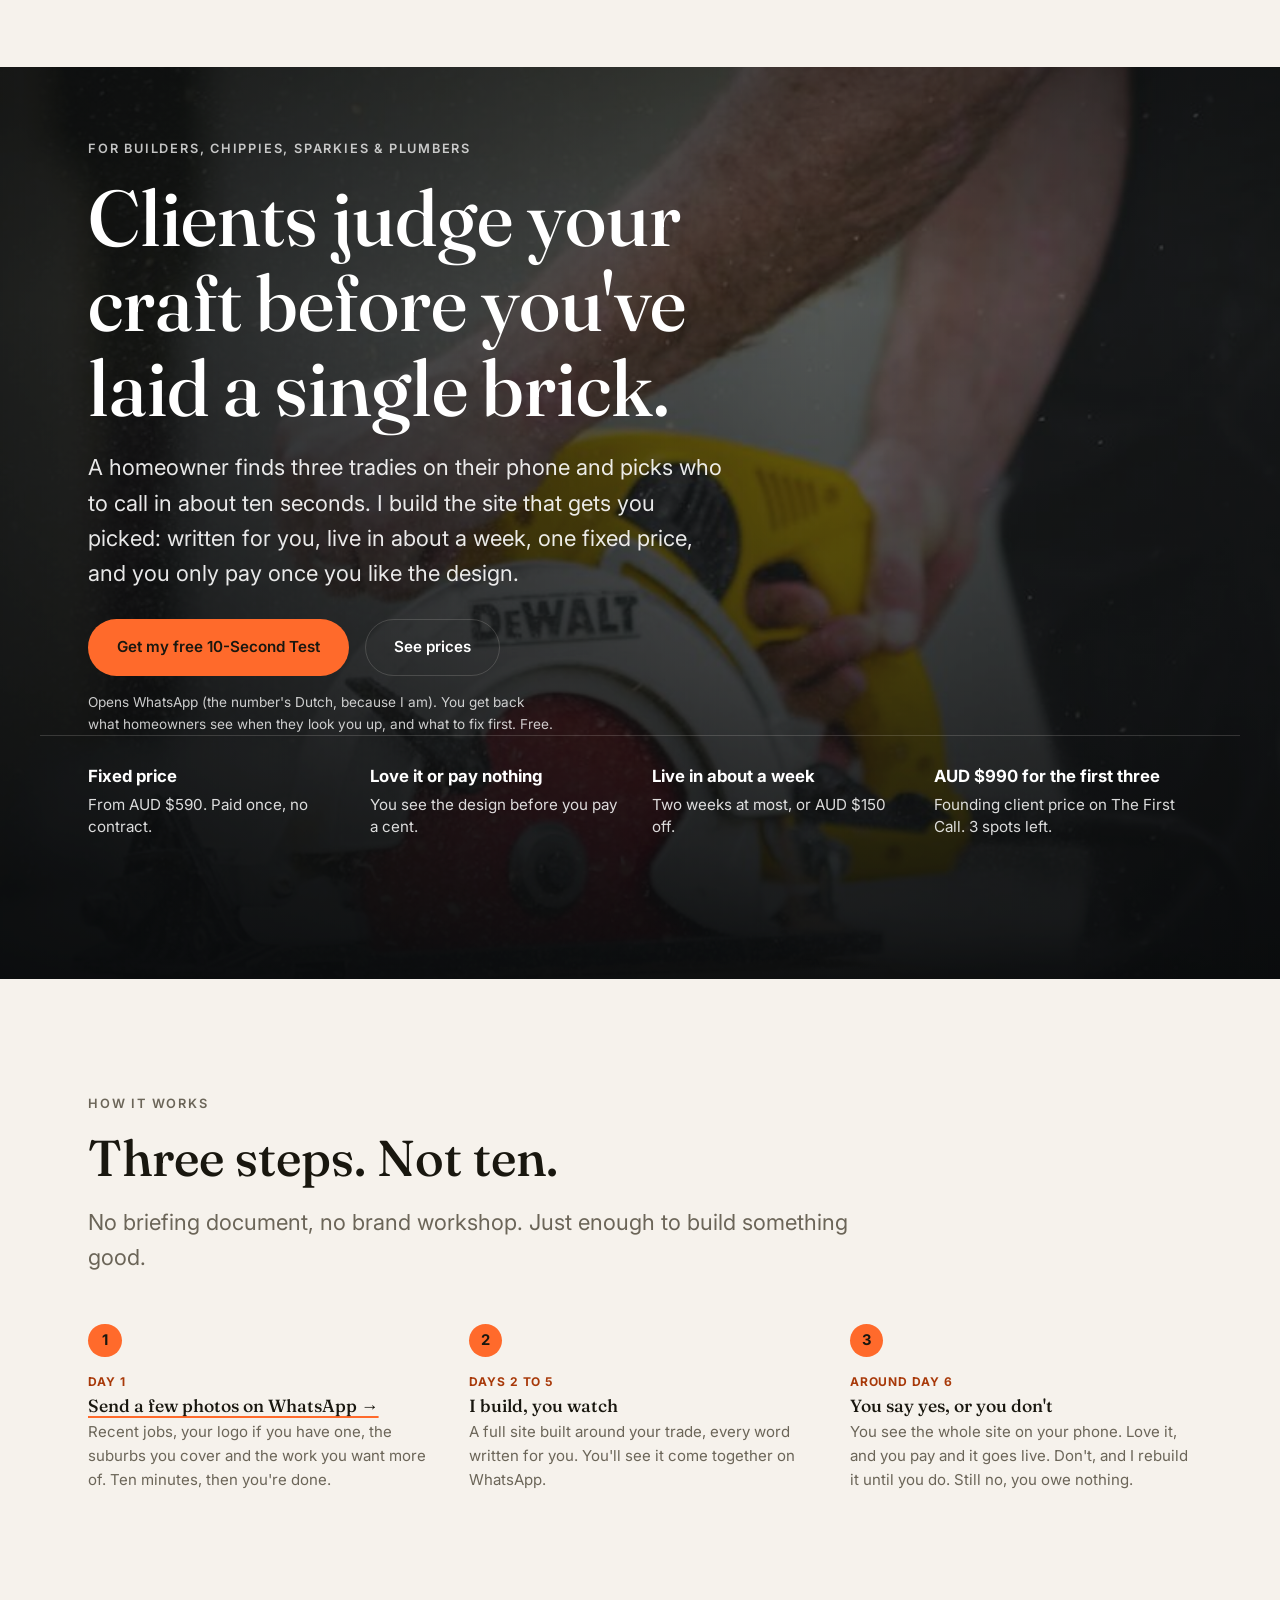
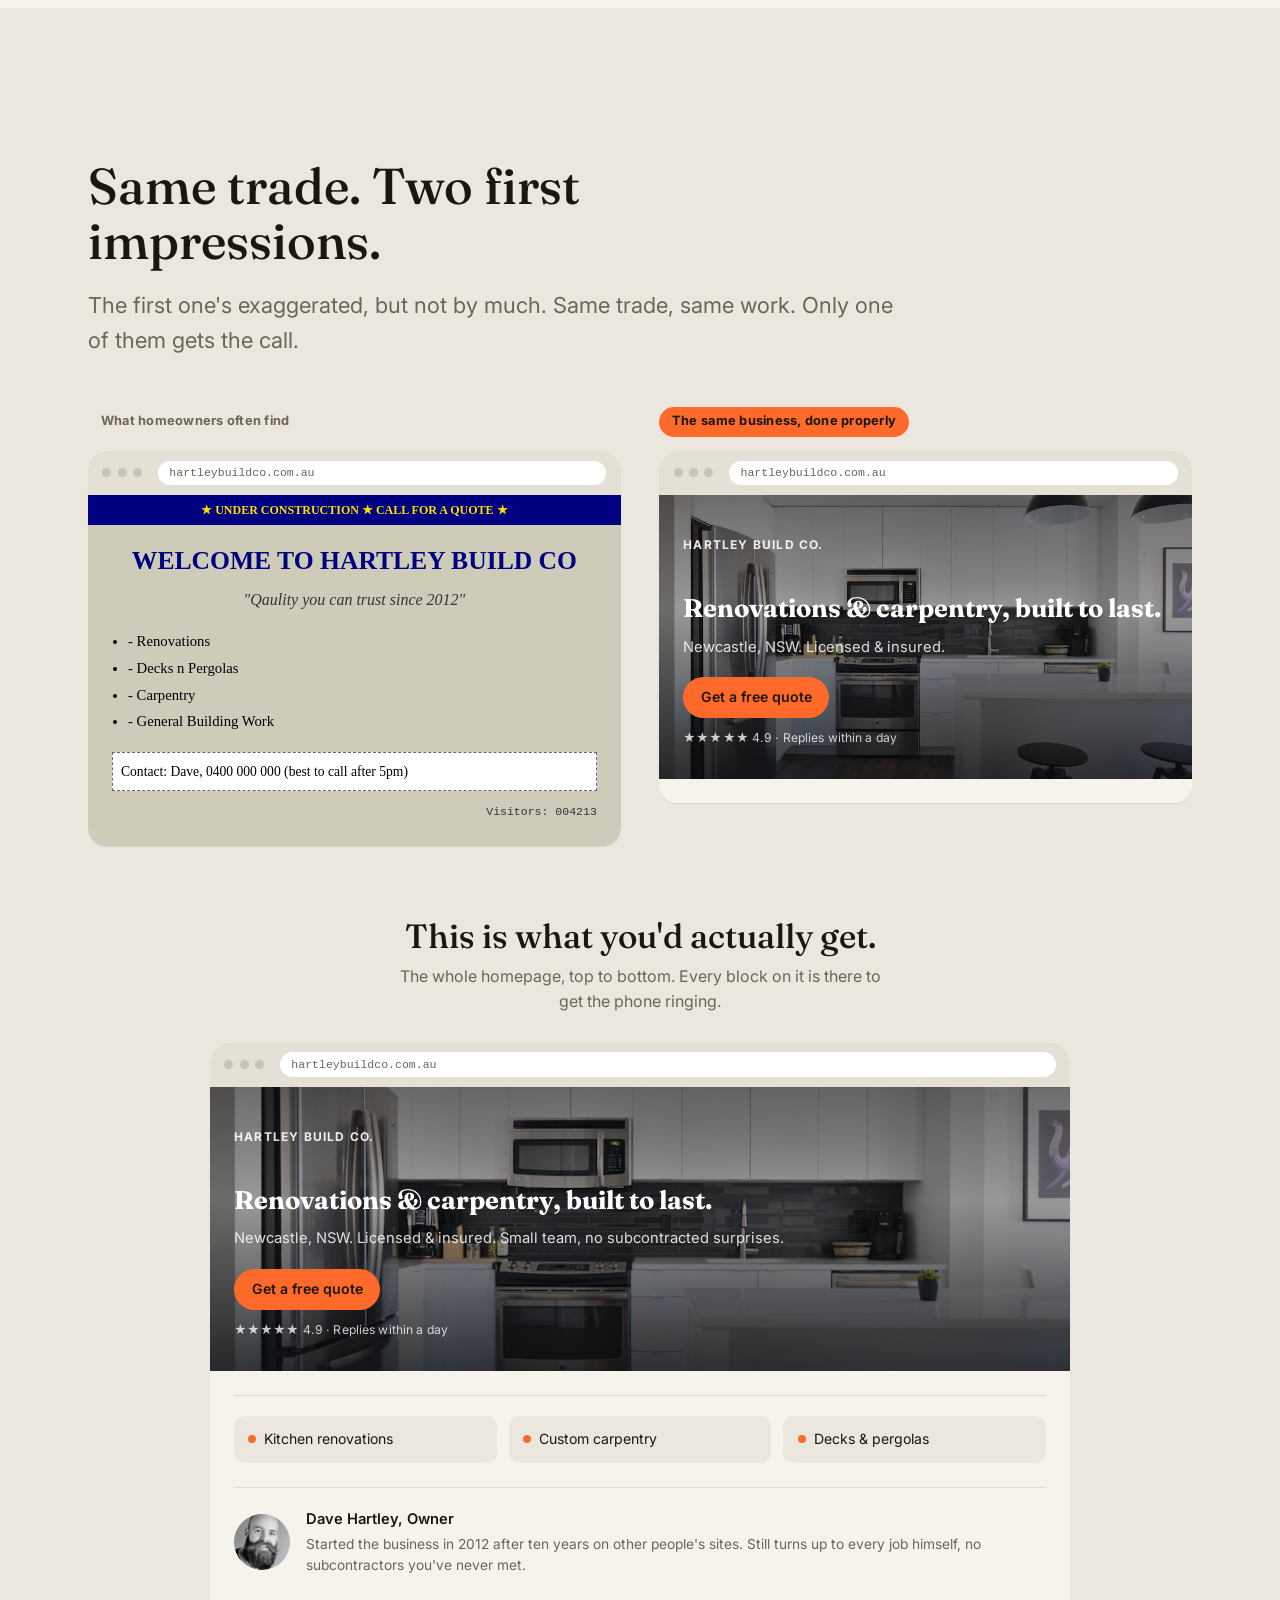
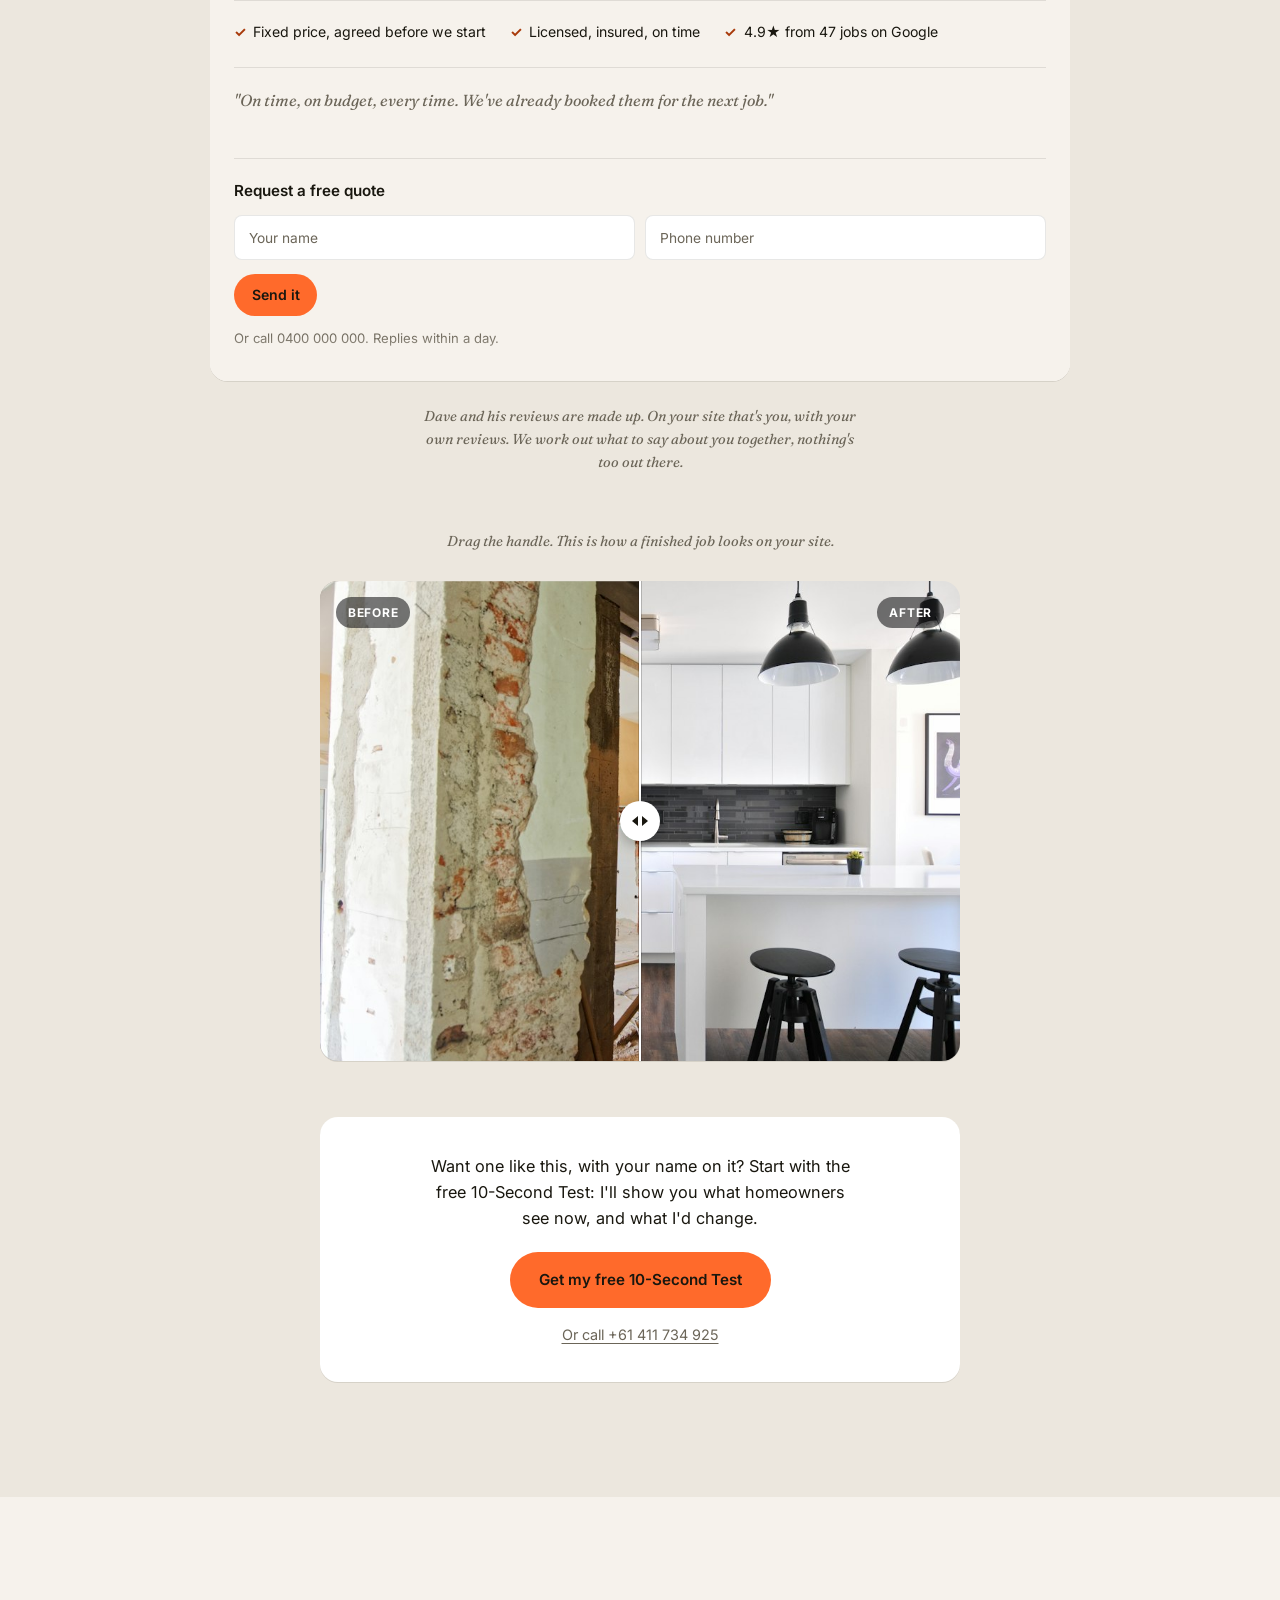
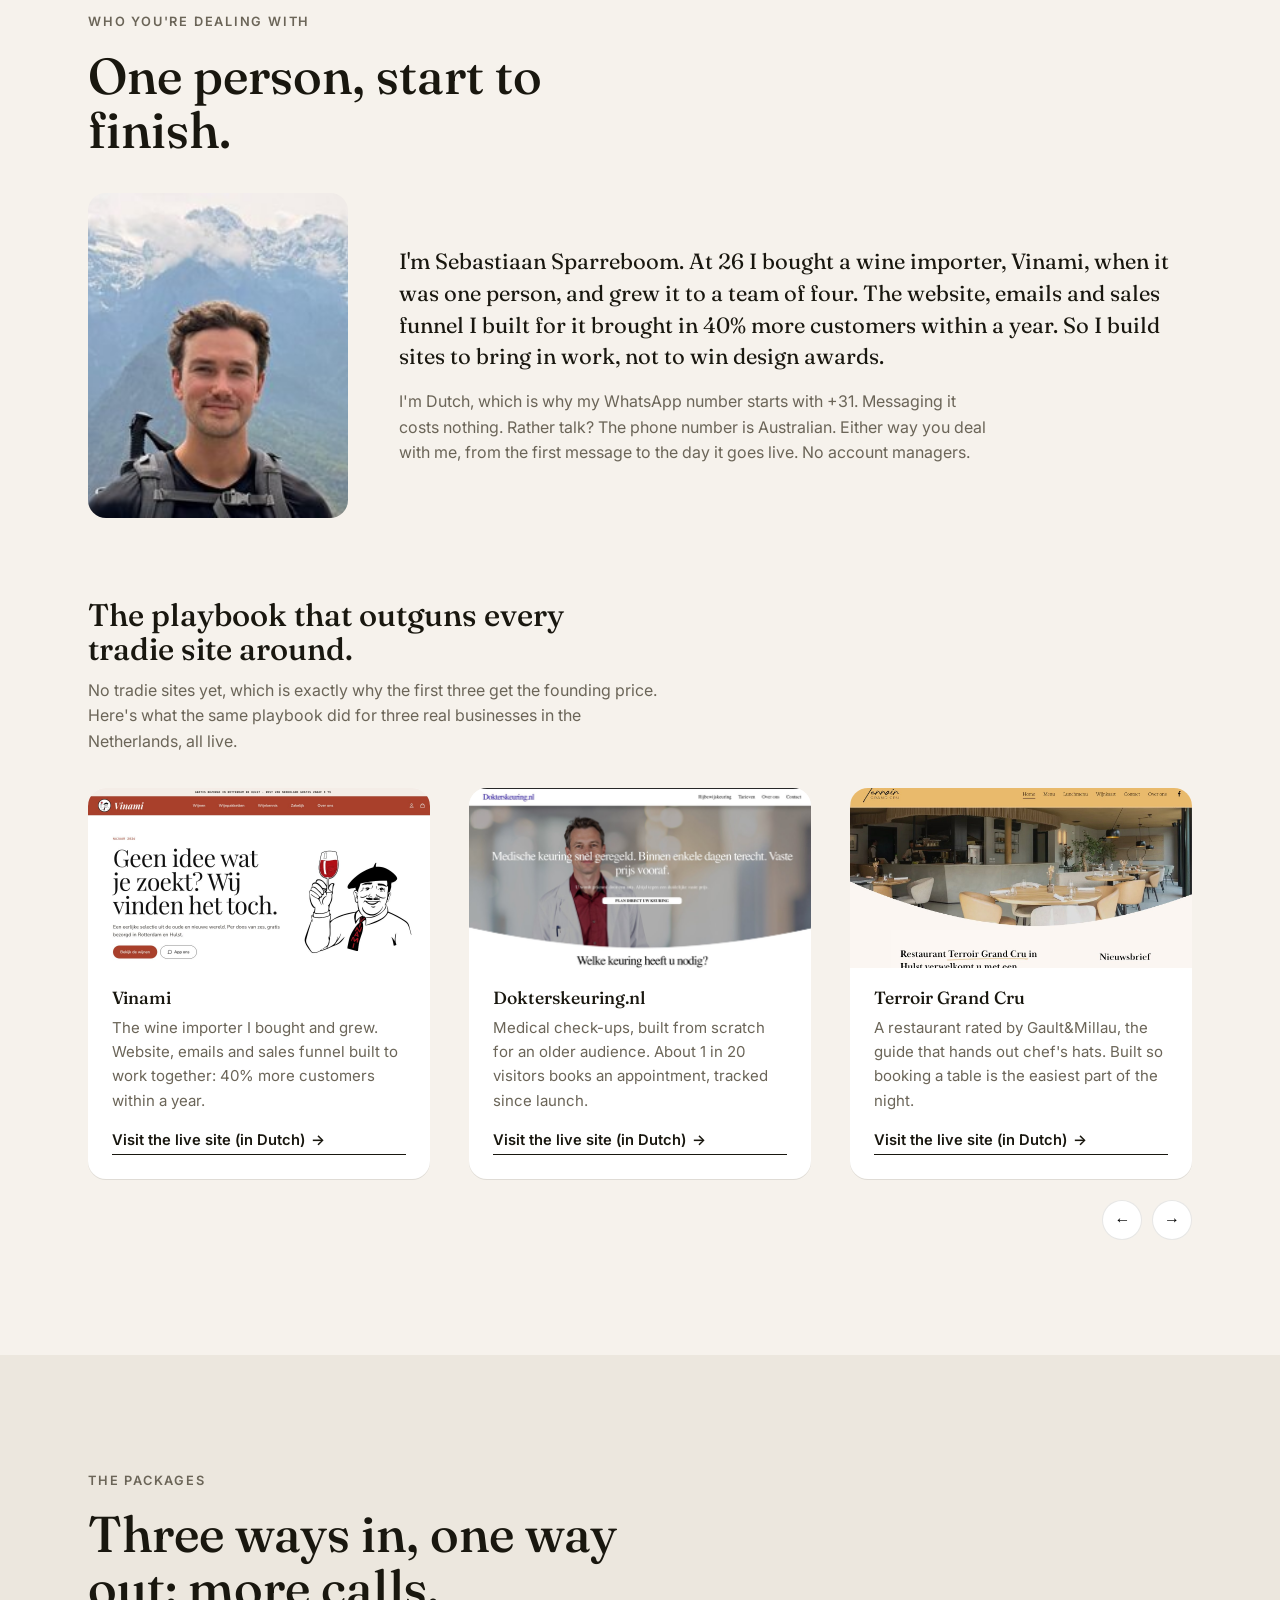
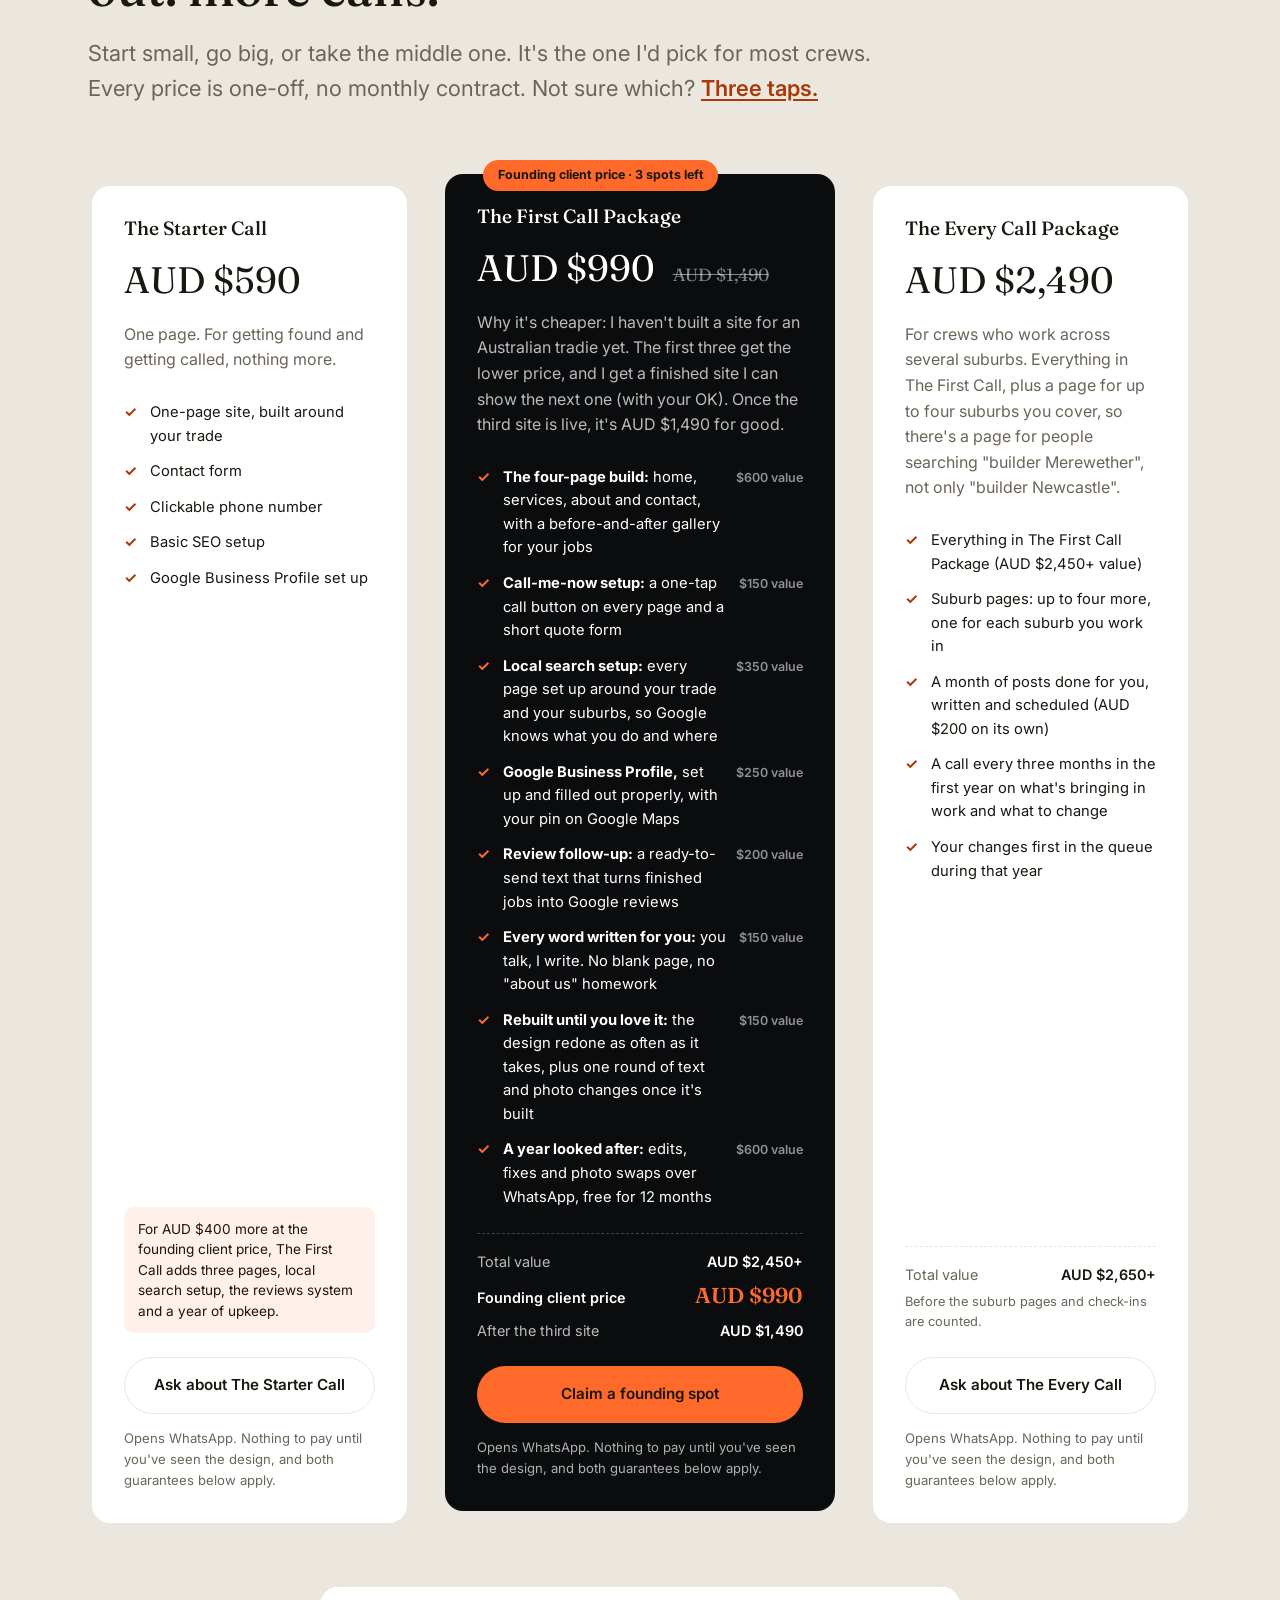
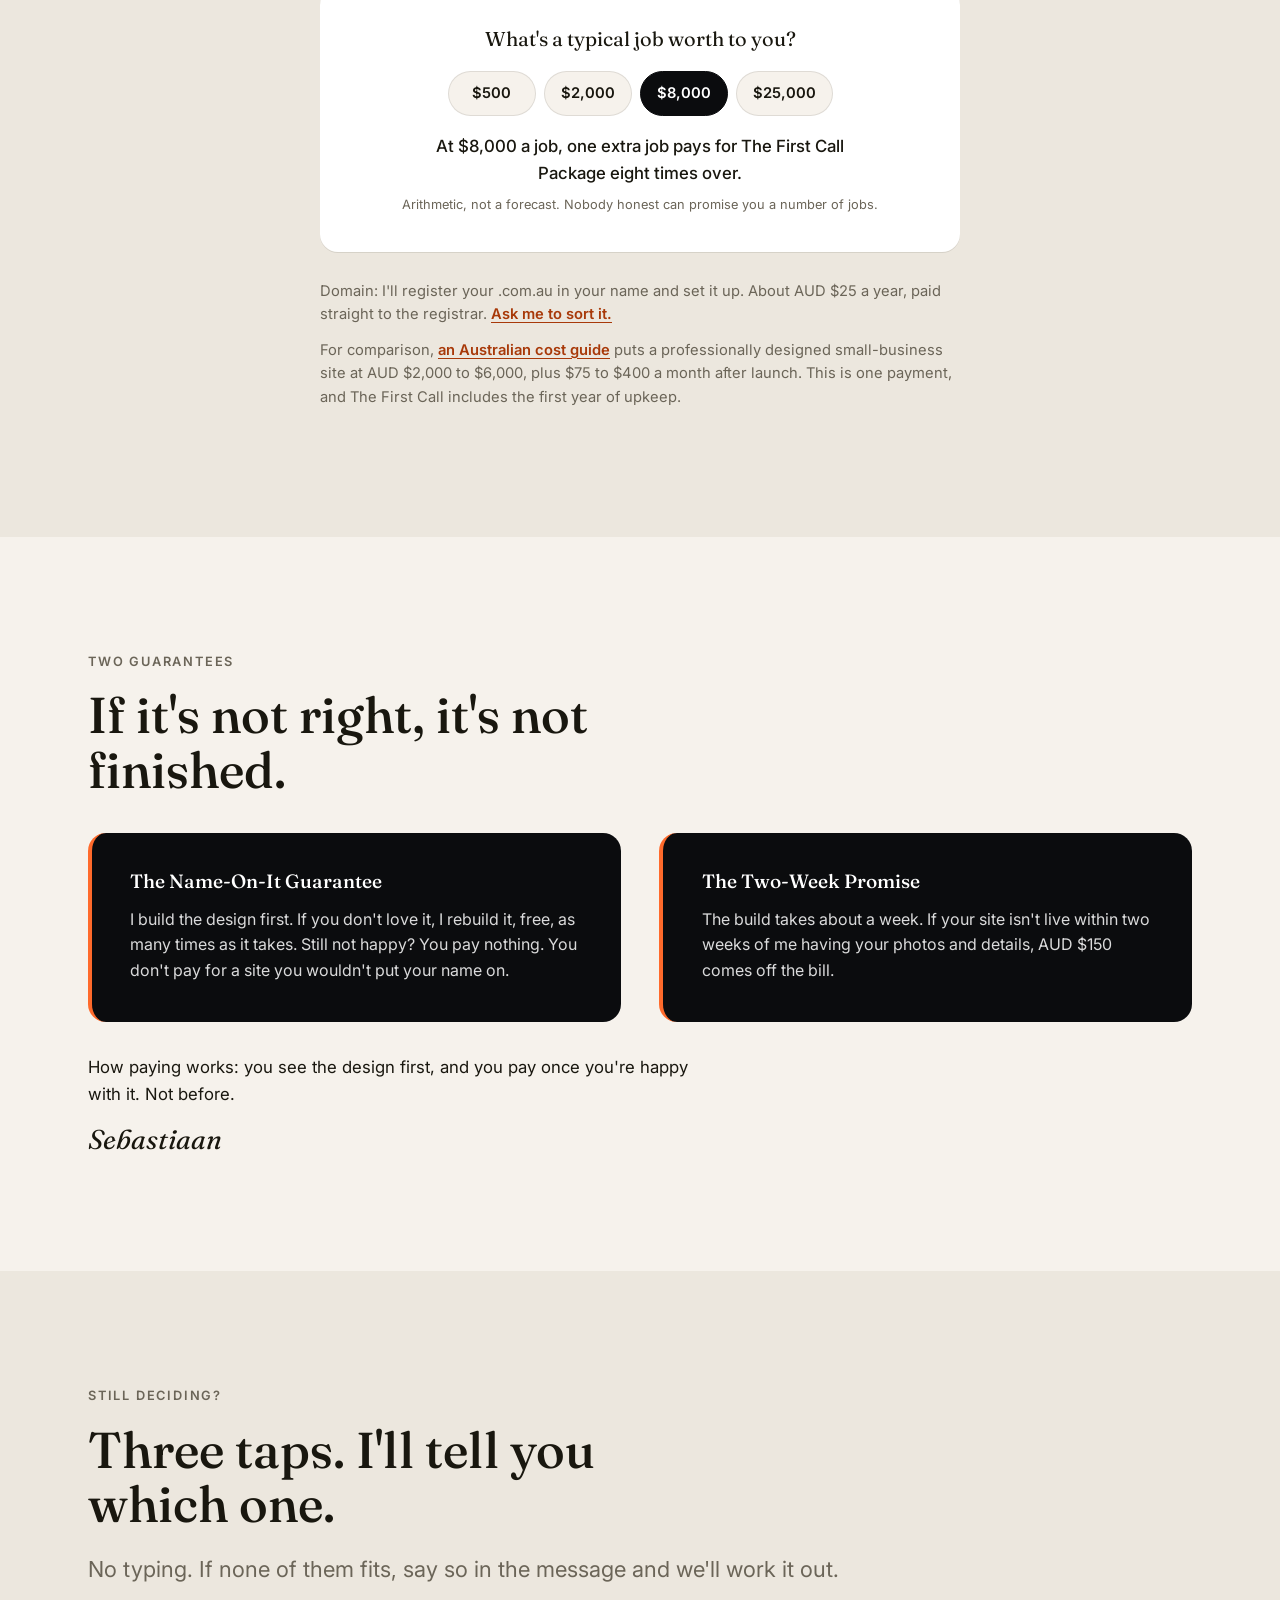
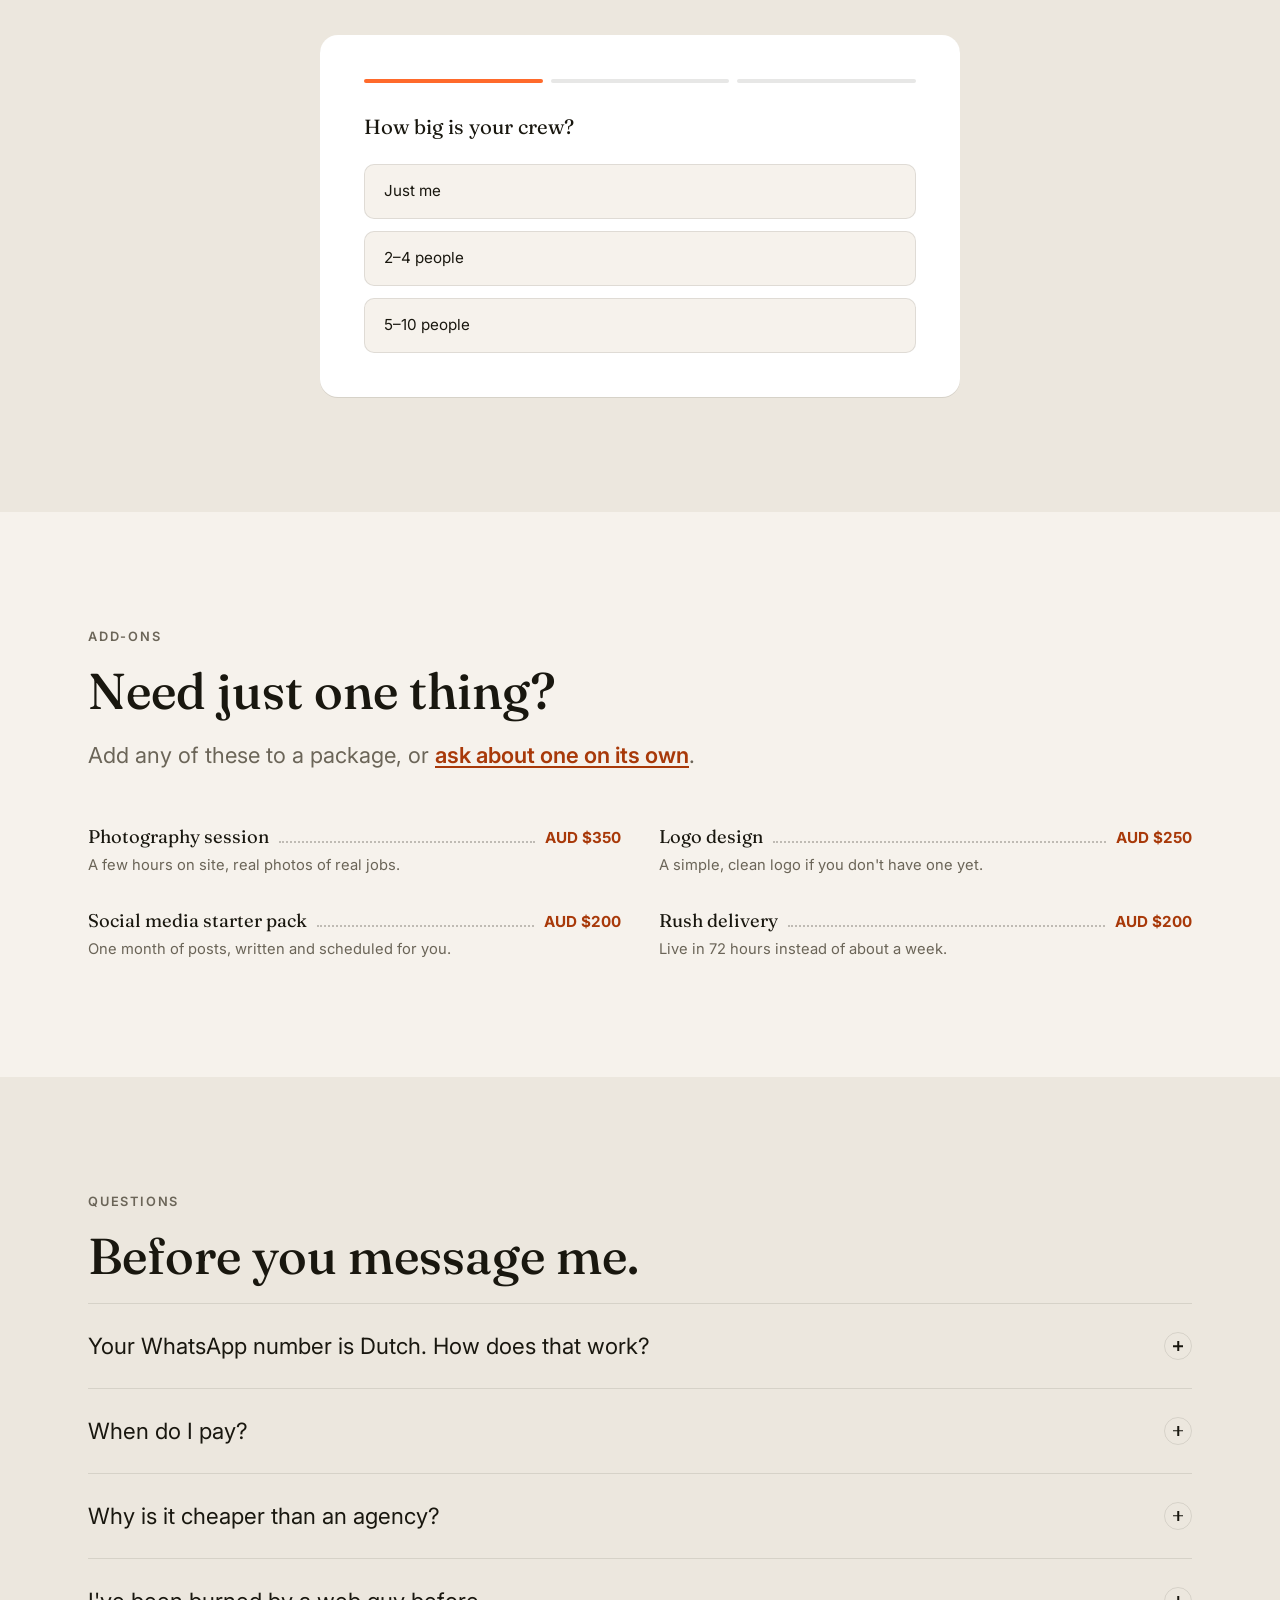
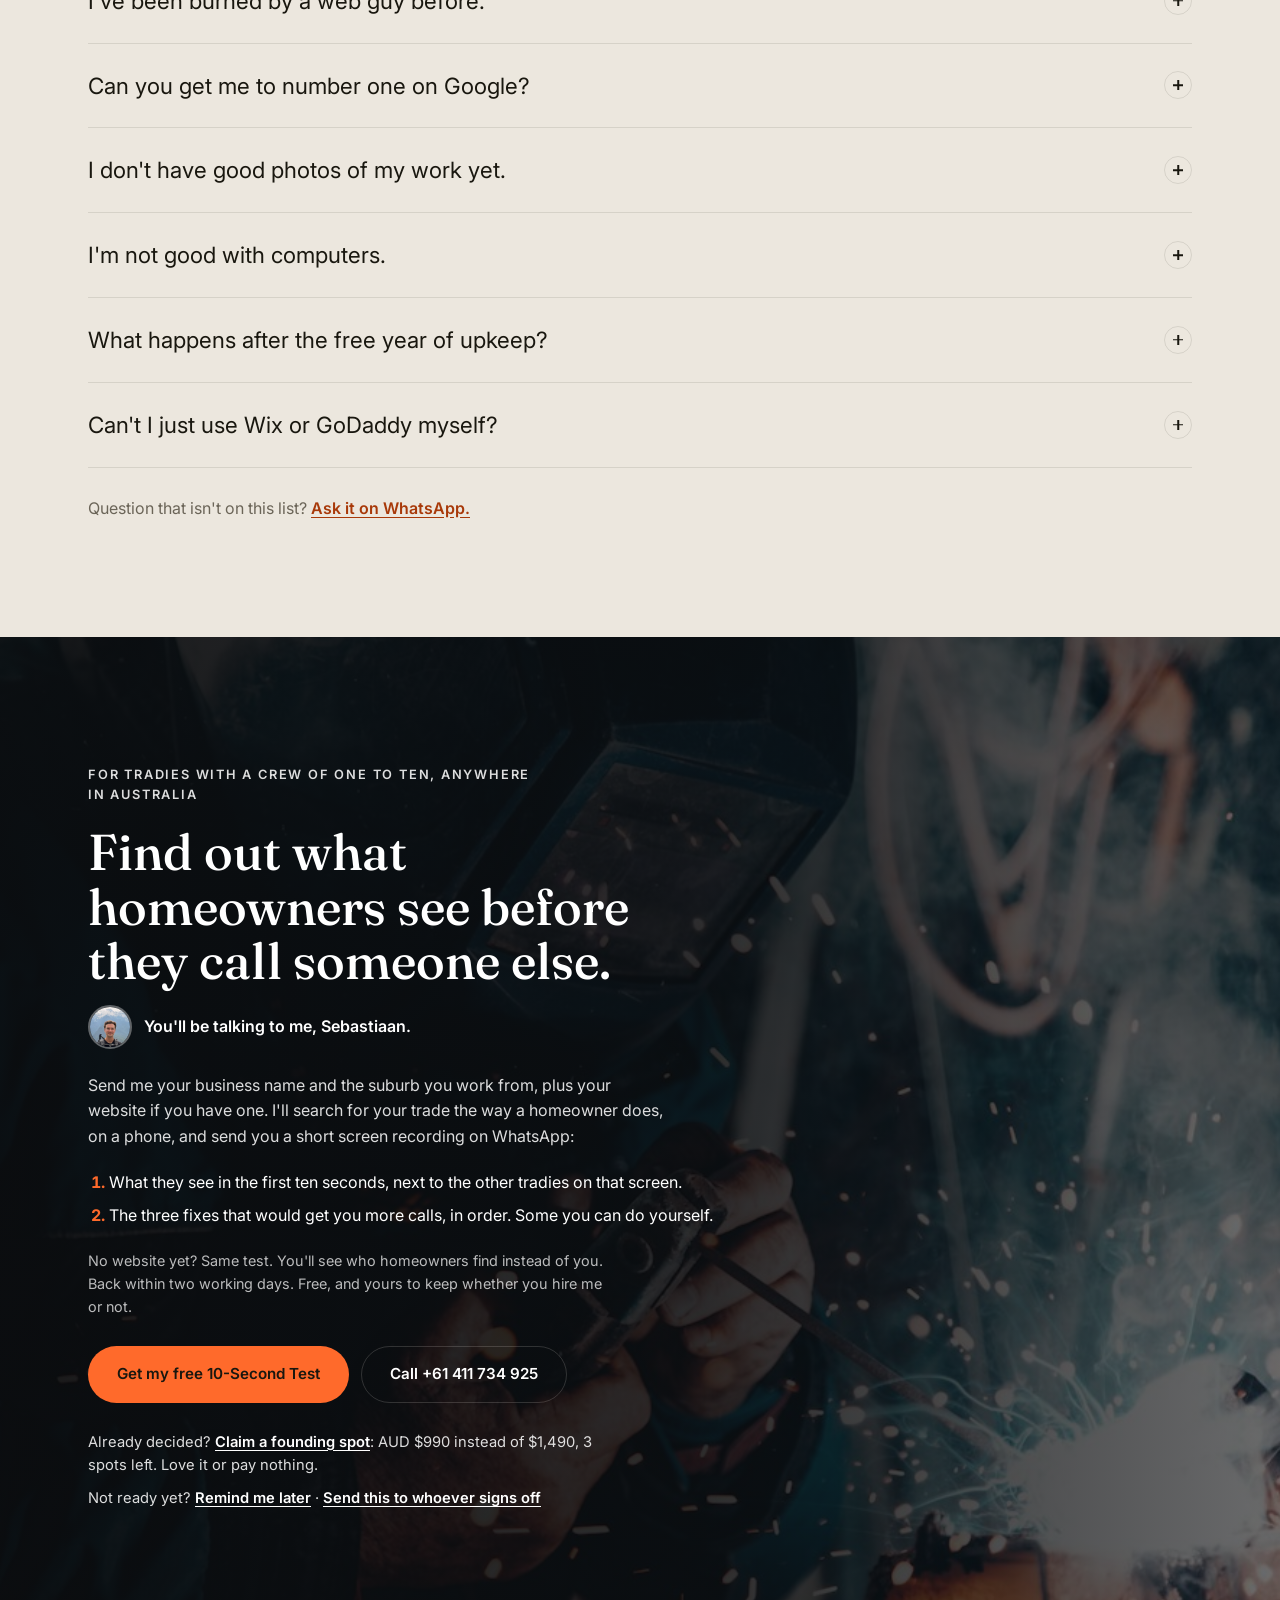
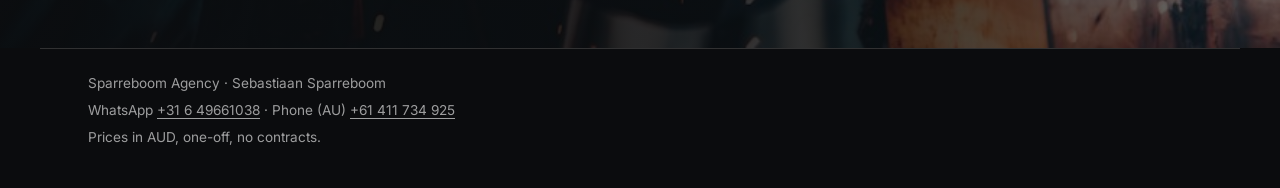
==== commit b86e7eca: "Fix copy contradictions on the tradies page - One founding year for the example business, steps prom" ====
--- a/tradies.html
+++ b/tradies.html
@@ -104,7 +104,7 @@
         <li>
           <span class="steps__day">Around day 6</span>
           <h3>You say yes, or you don't</h3>
-          <p>You see the whole site on your phone. Love it, and you pay and it goes live. Don't, and I rebuild it. Still no, you owe nothing.</p>
+          <p>You see the whole site on your phone. Love it, and you pay and it goes live. Don't, and I rebuild it until you do. Still no, you owe nothing.</p>
         </li>
       </ol>
     </div>
@@ -125,7 +125,7 @@
             <div class="mock-browser__body mock-browser__body--old">
               <p class="old-marquee">★ UNDER CONSTRUCTION ★ CALL FOR A QUOTE ★</p>
               <h4>WELCOME TO HARTLEY BUILD CO</h4>
-              <p class="old-sub">"Qaulity you can trust since 2006"</p>
+              <p class="old-sub">"Qaulity you can trust since 2012"</p>
               <ul class="old-list">
                 <li>- Renovations</li>
                 <li>- Decks n Pergolas</li>
@@ -314,9 +314,9 @@
               <li class="is-included">Basic SEO setup</li>
               <li class="is-included">Google Business Profile set up</li>
             </ul>
-            <p class="price-card__nudge">For AUD $400 more at the founding client price, The First Call adds three pages, Maps setup, the reviews system and a year of upkeep.</p>
+            <p class="price-card__nudge">For AUD $400 more at the founding client price, The First Call adds three pages, local search setup, the reviews system and a year of upkeep.</p>
             <a href="https://wa.me/31649661038" data-wa="starter" class="btn btn--ghost-dark" target="_blank" rel="noopener">Ask about The Starter Call</a>
-            <p class="package-note">Opens WhatsApp. Nothing to pay until you've seen the design.</p>
+            <p class="package-note">Opens WhatsApp. Nothing to pay until you've seen the design, and both guarantees below apply.</p>
           </div>
 
           <div class="price-card price-card--featured">
@@ -330,8 +330,8 @@
             <ul class="price-card__list price-card__list--valued">
               <li class="is-included"><span><strong>The four-page build:</strong> home, services, about and contact, with a before-and-after gallery for your jobs</span><span class="price-card__value">$600 value</span></li>
               <li class="is-included"><span><strong>Call-me-now setup:</strong> a one-tap call button on every page and a short quote form</span><span class="price-card__value">$150 value</span></li>
-              <li class="is-included"><span><strong>Show up on Maps:</strong> basic SEO and your Google Maps pin, so you appear when someone nearby searches your trade</span><span class="price-card__value">$350 value</span></li>
-              <li class="is-included"><span><strong>Google Business Profile,</strong> set up and filled out properly</span><span class="price-card__value">$250 value</span></li>
+              <li class="is-included"><span><strong>Local search setup:</strong> every page set up around your trade and your suburbs, so Google knows what you do and where</span><span class="price-card__value">$350 value</span></li>
+              <li class="is-included"><span><strong>Google Business Profile,</strong> set up and filled out properly, with your pin on Google Maps</span><span class="price-card__value">$250 value</span></li>
               <li class="is-included"><span><strong>Review follow-up:</strong> a ready-to-send text that turns finished jobs into Google reviews</span><span class="price-card__value">$200 value</span></li>
               <li class="is-included"><span><strong>Every word written for you:</strong> you talk, I write. No blank page, no "about us" homework</span><span class="price-card__value">$150 value</span></li>
               <li class="is-included"><span><strong>Rebuilt until you love it:</strong> the design redone as often as it takes, plus one round of text and photo changes once it's built</span><span class="price-card__value">$150 value</span></li>
@@ -349,20 +349,20 @@
           <div class="price-card">
             <h3>The Every Call Package</h3>
             <p class="price-card__price"><span class="price-card__amount">AUD $2,490</span></p>
-            <p class="price-card__desc">For crews who work across several suburbs. Everything in The First Call, plus a page for each suburb you cover, so you show up for "builder Merewether", not just "builder Newcastle".</p>
+            <p class="price-card__desc">For crews who work across several suburbs. Everything in The First Call, plus a page for up to four suburbs you cover, so there's a page for people searching "builder Merewether", not only "builder Newcastle".</p>
             <ul class="price-card__list">
               <li class="is-included">Everything in The First Call Package (AUD $2,450+ value)</li>
               <li class="is-included">Suburb pages: up to four more, one for each suburb you work in</li>
               <li class="is-included">A month of posts done for you, written and scheduled (AUD $200 on its own)</li>
-              <li class="is-included">A call every three months on what's bringing in work and what to change</li>
-              <li class="is-included">Your changes first in the queue</li>
+              <li class="is-included">A call every three months in the first year on what's bringing in work and what to change</li>
+              <li class="is-included">Your changes first in the queue during that year</li>
             </ul>
             <dl class="price-card__close price-card__close--light">
               <div><dt>Total value</dt><dd>AUD $2,650+</dd></div>
             </dl>
             <p class="price-card__close-note">Before the suburb pages and check-ins are counted.</p>
             <a href="https://wa.me/31649661038" data-wa="every" class="btn btn--ghost-dark" target="_blank" rel="noopener">Ask about The Every Call</a>
-            <p class="package-note">Opens WhatsApp. Nothing to pay until you've seen the design.</p>
+            <p class="package-note">Opens WhatsApp. Nothing to pay until you've seen the design, and both guarantees below apply.</p>
           </div>
         </div>
 
@@ -569,7 +569,7 @@
           <div class="faq-item__panel">
             <div class="faq-item__panel-inner">
               <div class="faq-item__panel-content">
-                <p>No, and be careful with anyone who promises that. I set up your site and your Google listing properly, so you've got a fair shot in your area. The rest comes from reviews and time, which is why the reviews system is in the package.</p>
+                <p>No, and be careful with anyone who promises that. I set up your site and your Google listing properly, so you've got a fair shot in your area. The rest comes from reviews and time, which is why the reviews system is in The First Call.</p>
               </div>
             </div>
           </div>
@@ -583,7 +583,7 @@
           <div class="faq-item__panel">
             <div class="faq-item__panel-inner">
               <div class="faq-item__panel-content">
-                <p>That's fine. Send what you have, even phone photos. I'll fill the gaps with stock photography for launch, and you can swap in real job photos whenever you're ready, at no extra cost.</p>
+                <p>That's fine. Send what you have, even phone photos. I'll fill the gaps with stock photography for launch, and you swap in real job photos as you take them. With The First Call and The Every Call that's free for the first year.</p>
               </div>
             </div>
           </div>
@@ -611,7 +611,7 @@
           <div class="faq-item__panel">
             <div class="faq-item__panel-inner">
               <div class="faq-item__panel-content">
-                <p>Nothing happens automatically. No auto-renewal, no surprise bill. If you want me to keep looking after it, we agree a monthly rate you can stop any time. If you don't, the site and the domain stay yours.</p>
+                <p>The free year comes with The First Call and The Every Call. After it, nothing happens automatically. No auto-renewal, no surprise bill. If you want me to keep looking after it, we agree a monthly rate you can stop any time. If you don't, the site and the domain stay yours.</p>
               </div>
             </div>
           </div>
@@ -651,7 +651,7 @@
       </div>
       <p class="contact__lead reveal">Send me your business name and the suburb you work from, plus your website if you have one. I'll search for your trade the way a homeowner does, on a phone, and send you a short screen recording on WhatsApp:</p>
       <ol class="test-list reveal">
-        <li>What they see in the first ten seconds, next to the three tradies above you.</li>
+        <li>What they see in the first ten seconds, next to the other tradies on that screen.</li>
         <li>The three fixes that would get you more calls, in order. Some you can do yourself.</li>
       </ol>
       <p class="contact__small reveal">No website yet? Same test. You'll see who homeowners find instead of you. Back within two working days. Free, and yours to keep whether you hire me or not.</p>
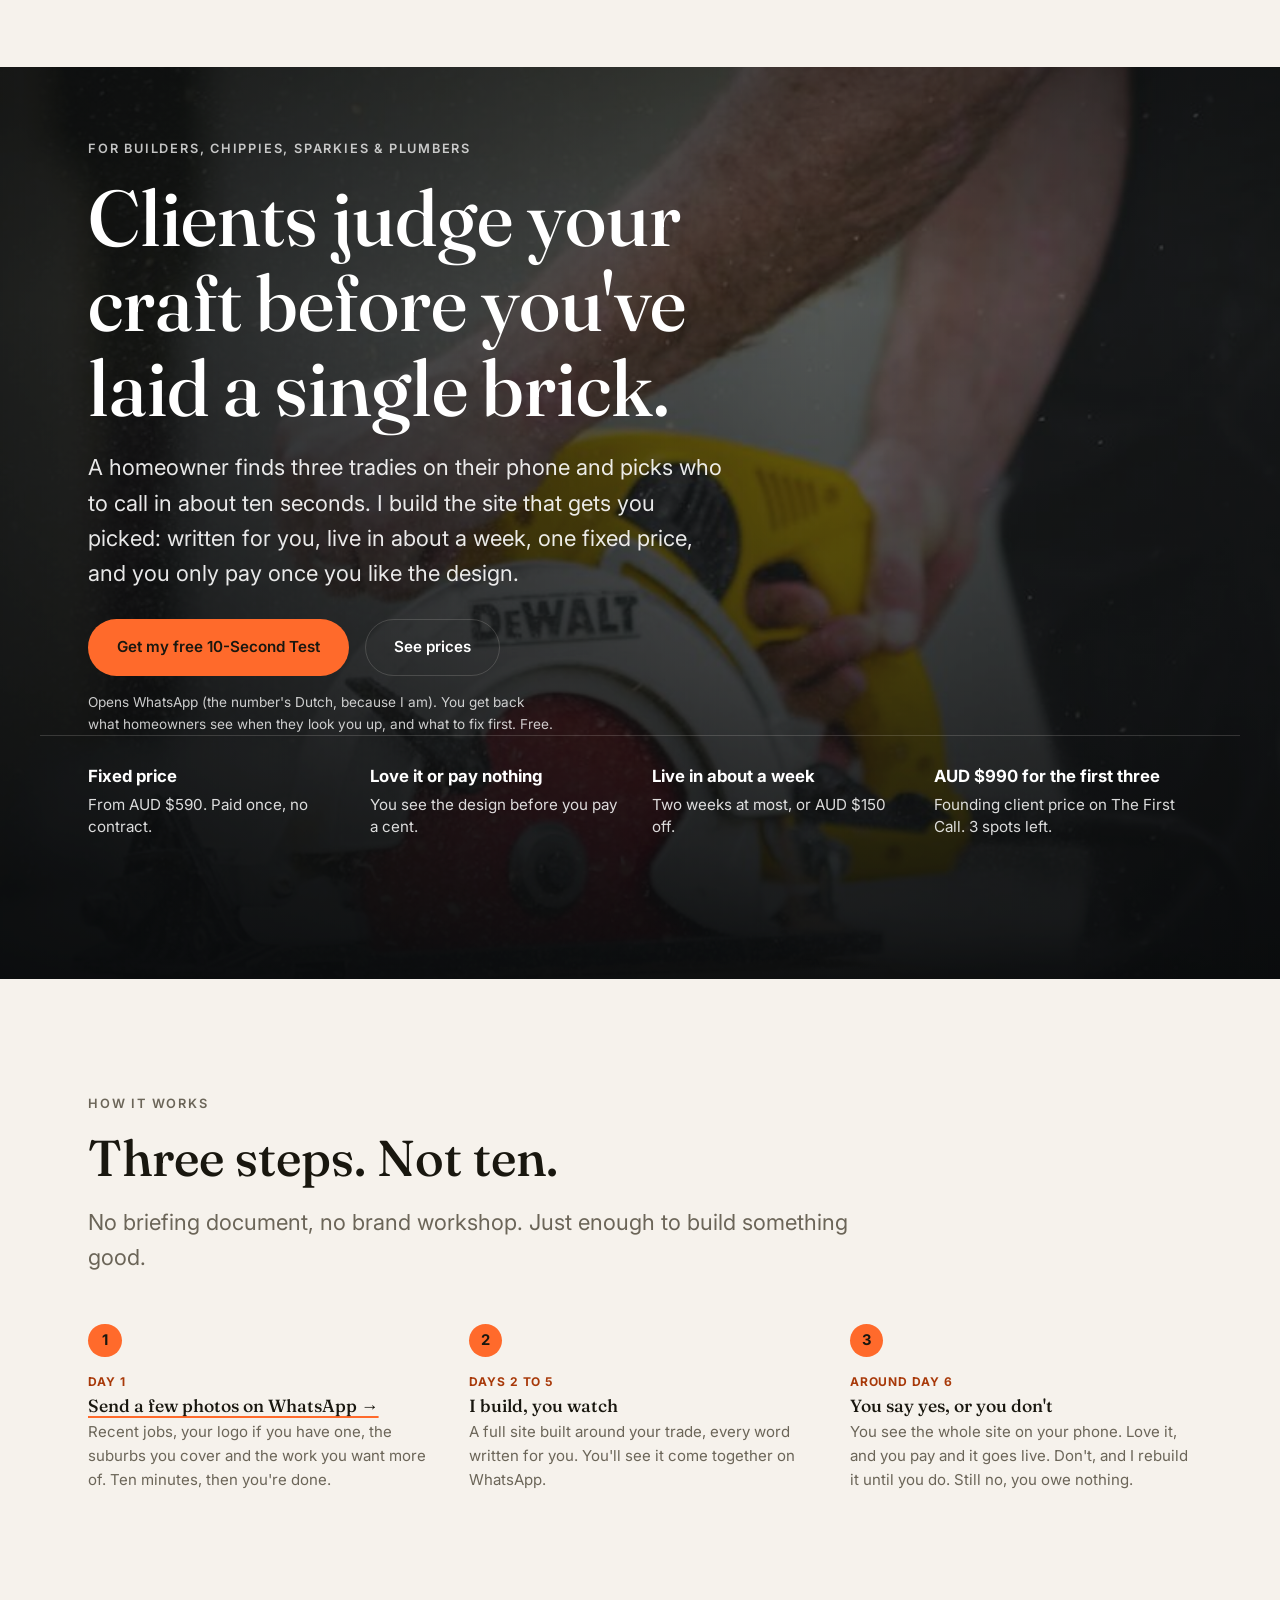
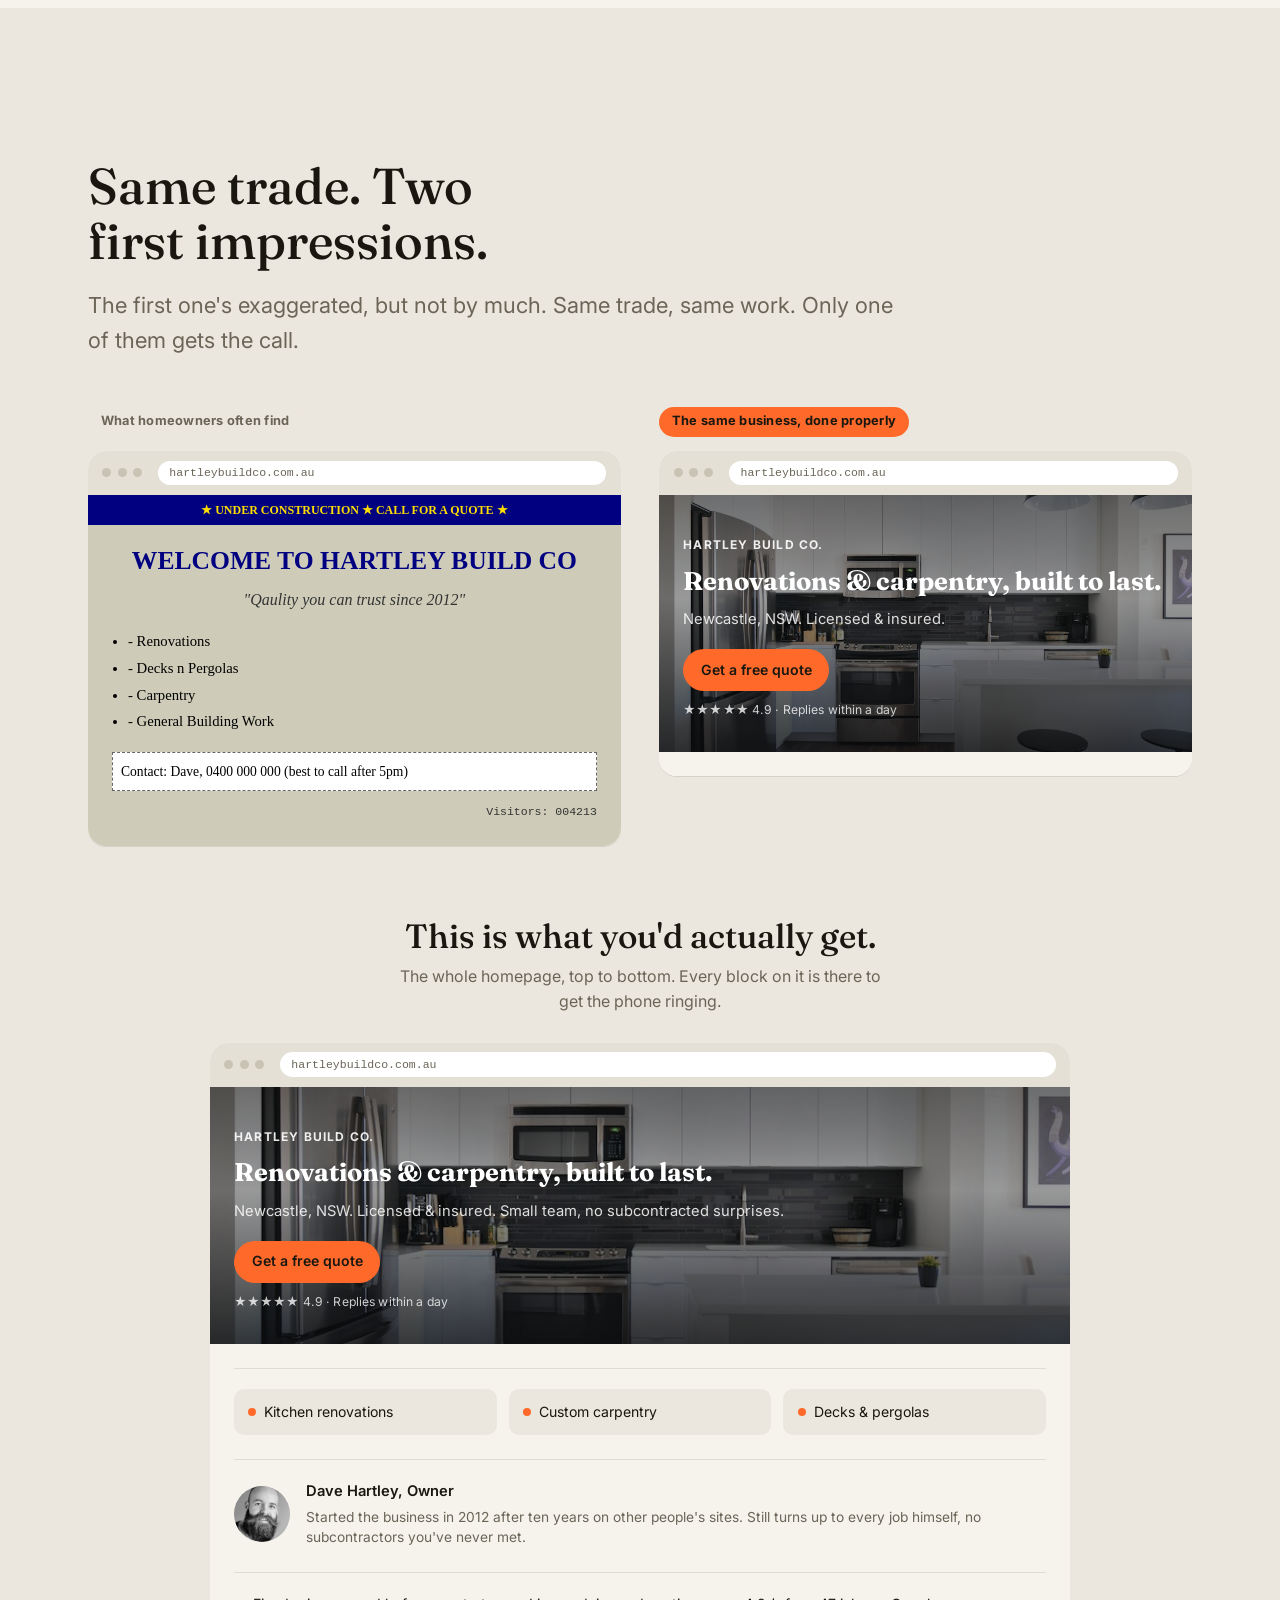
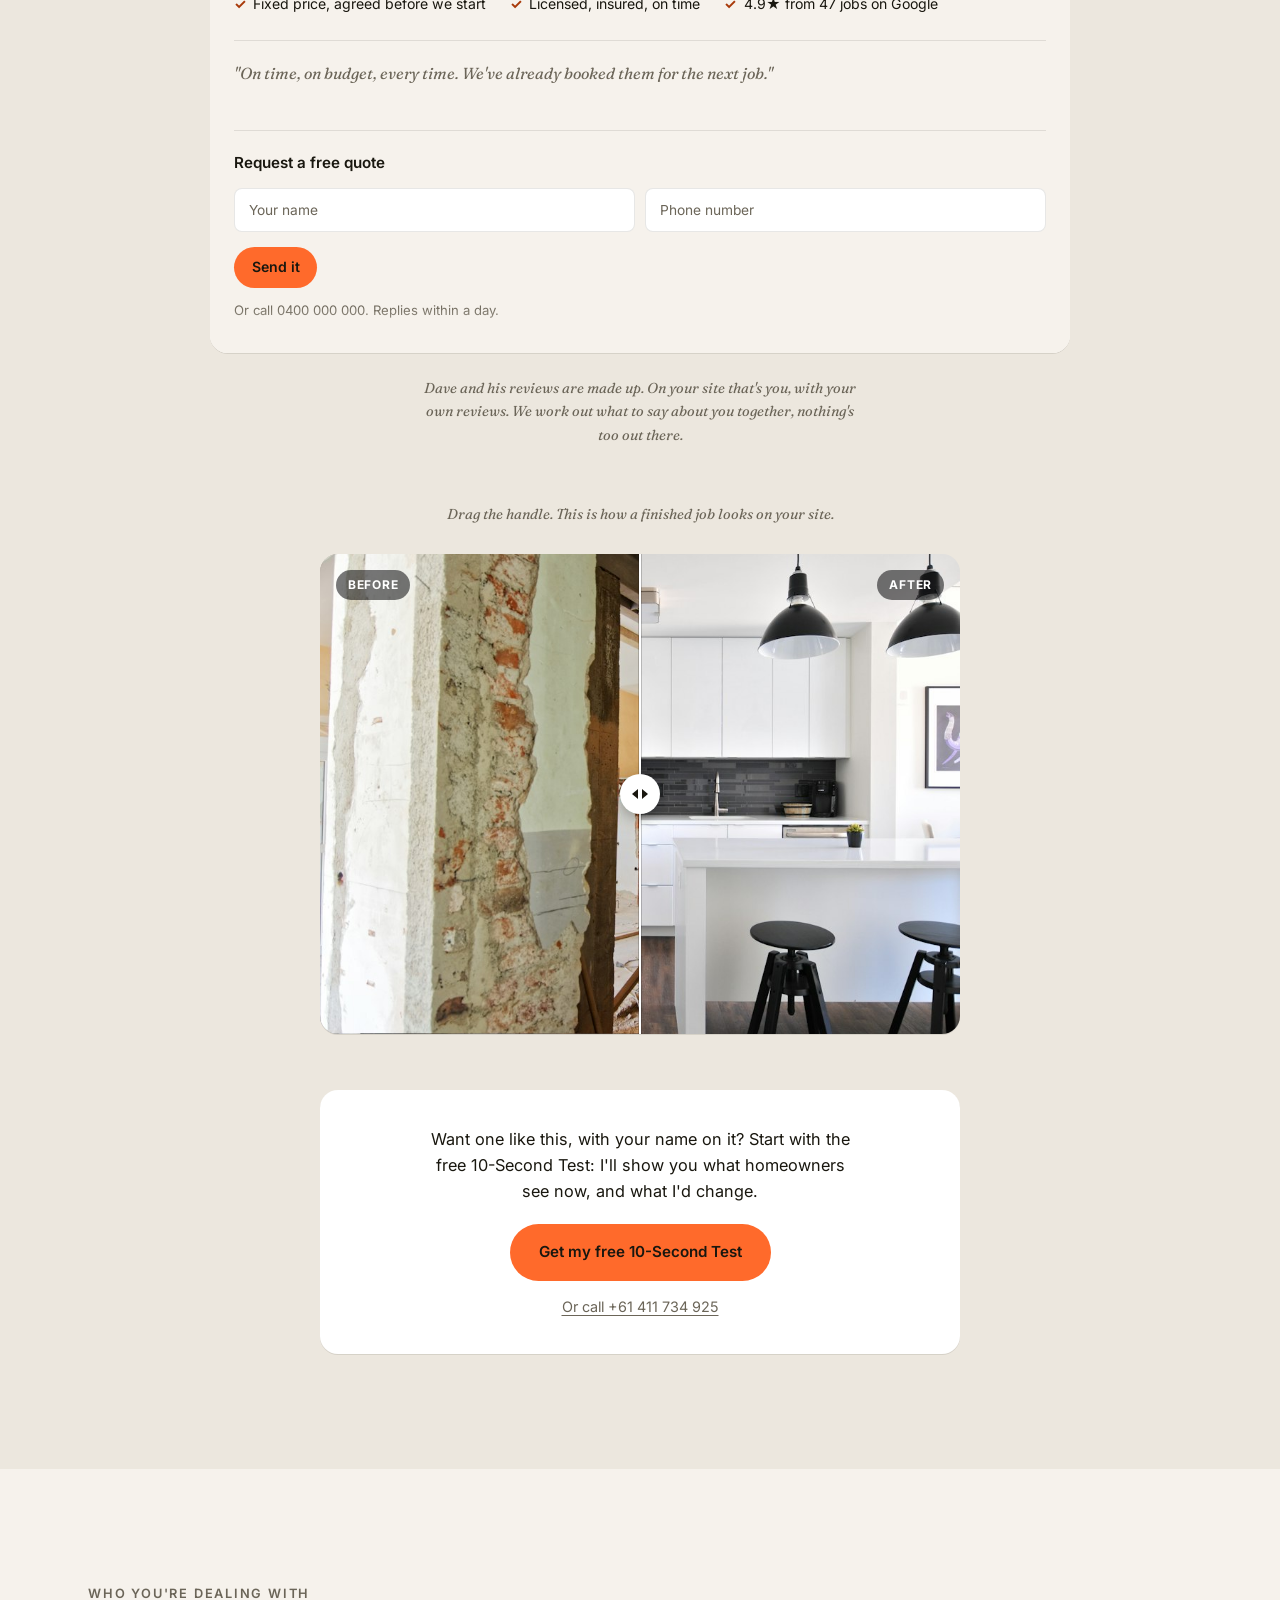
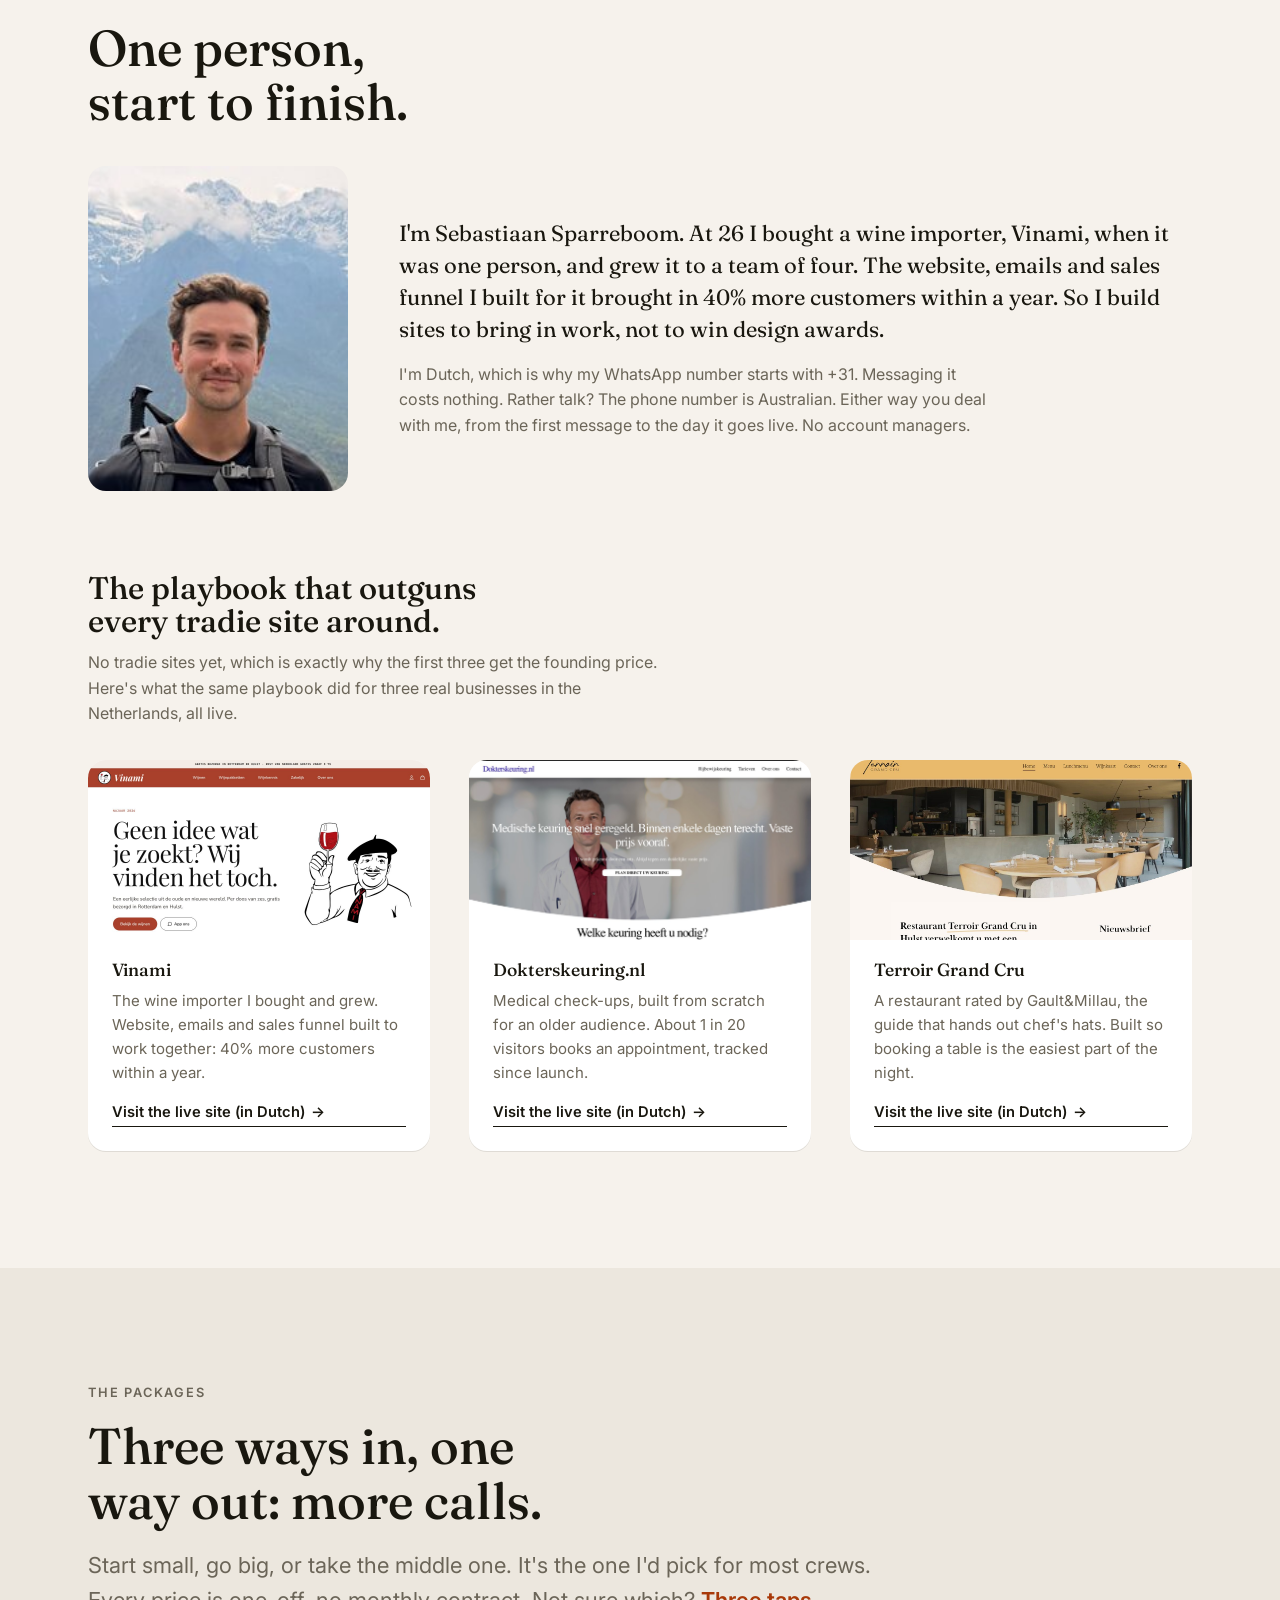
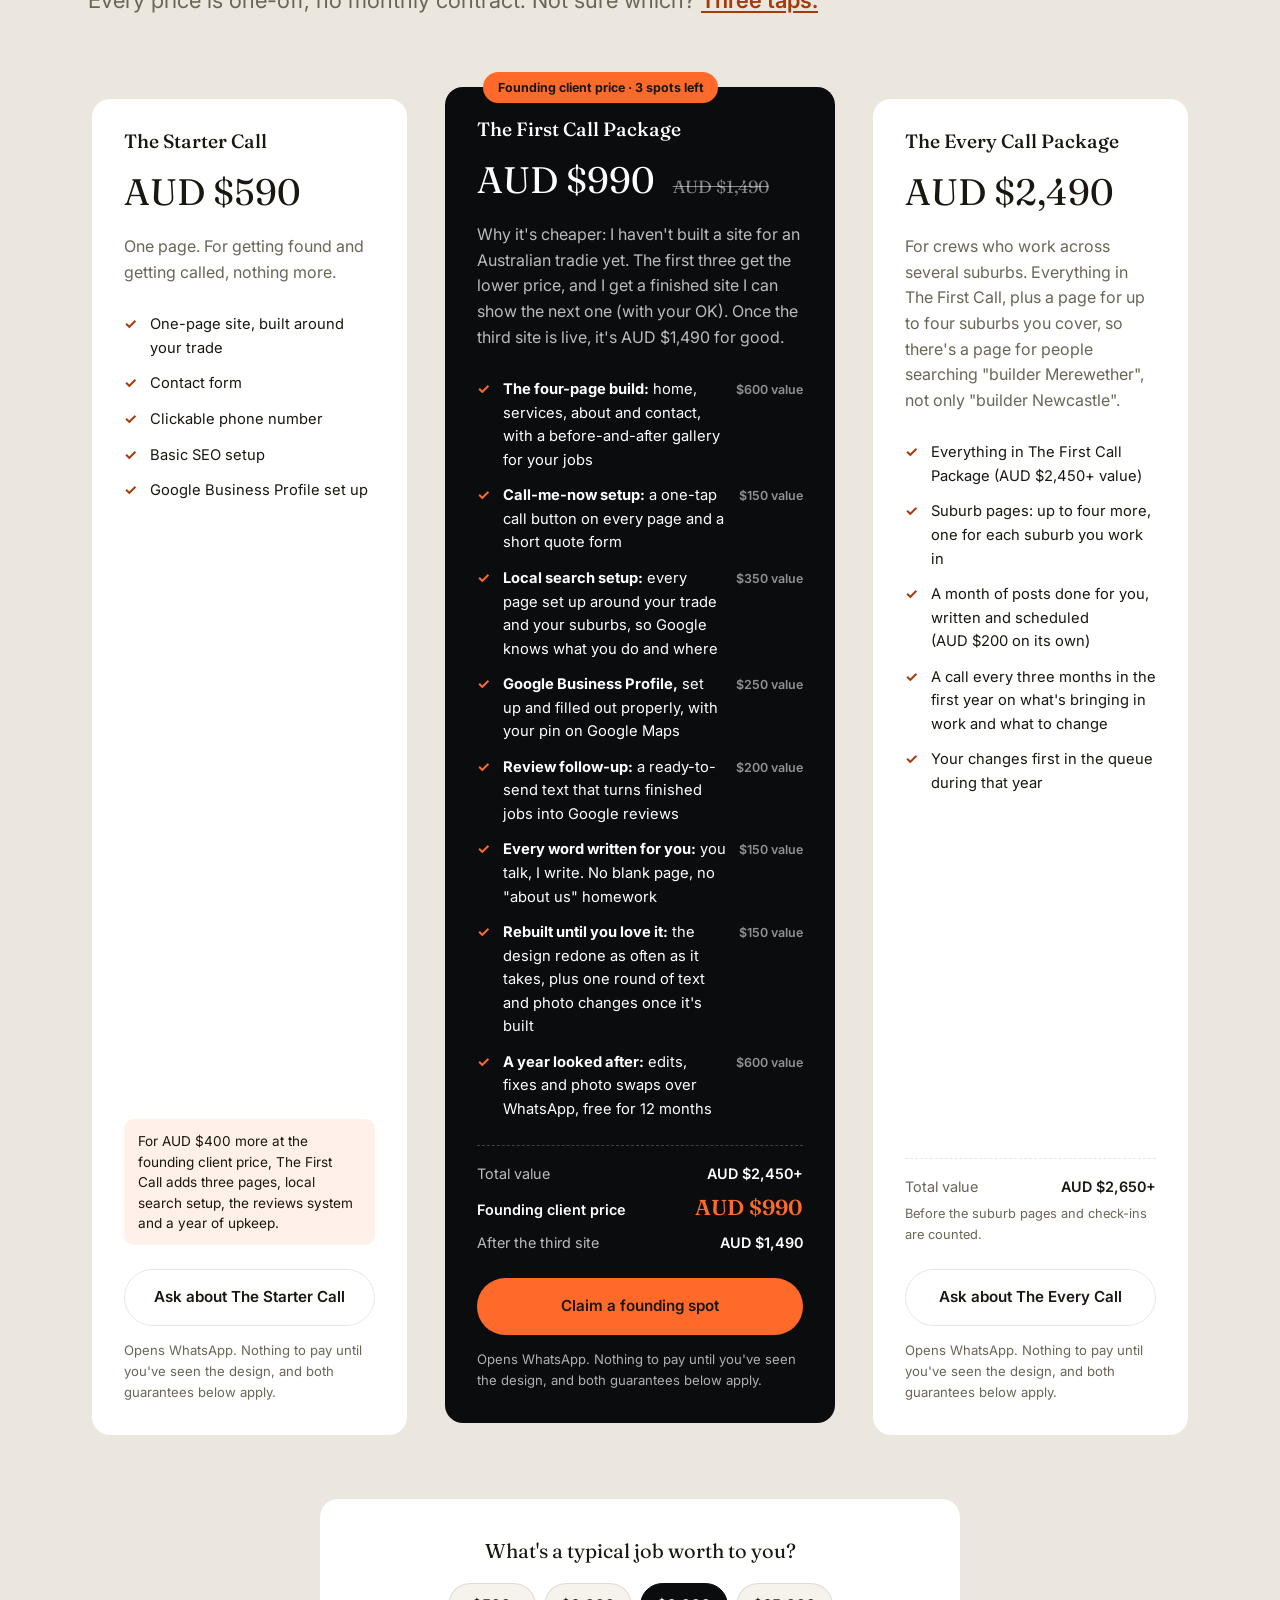
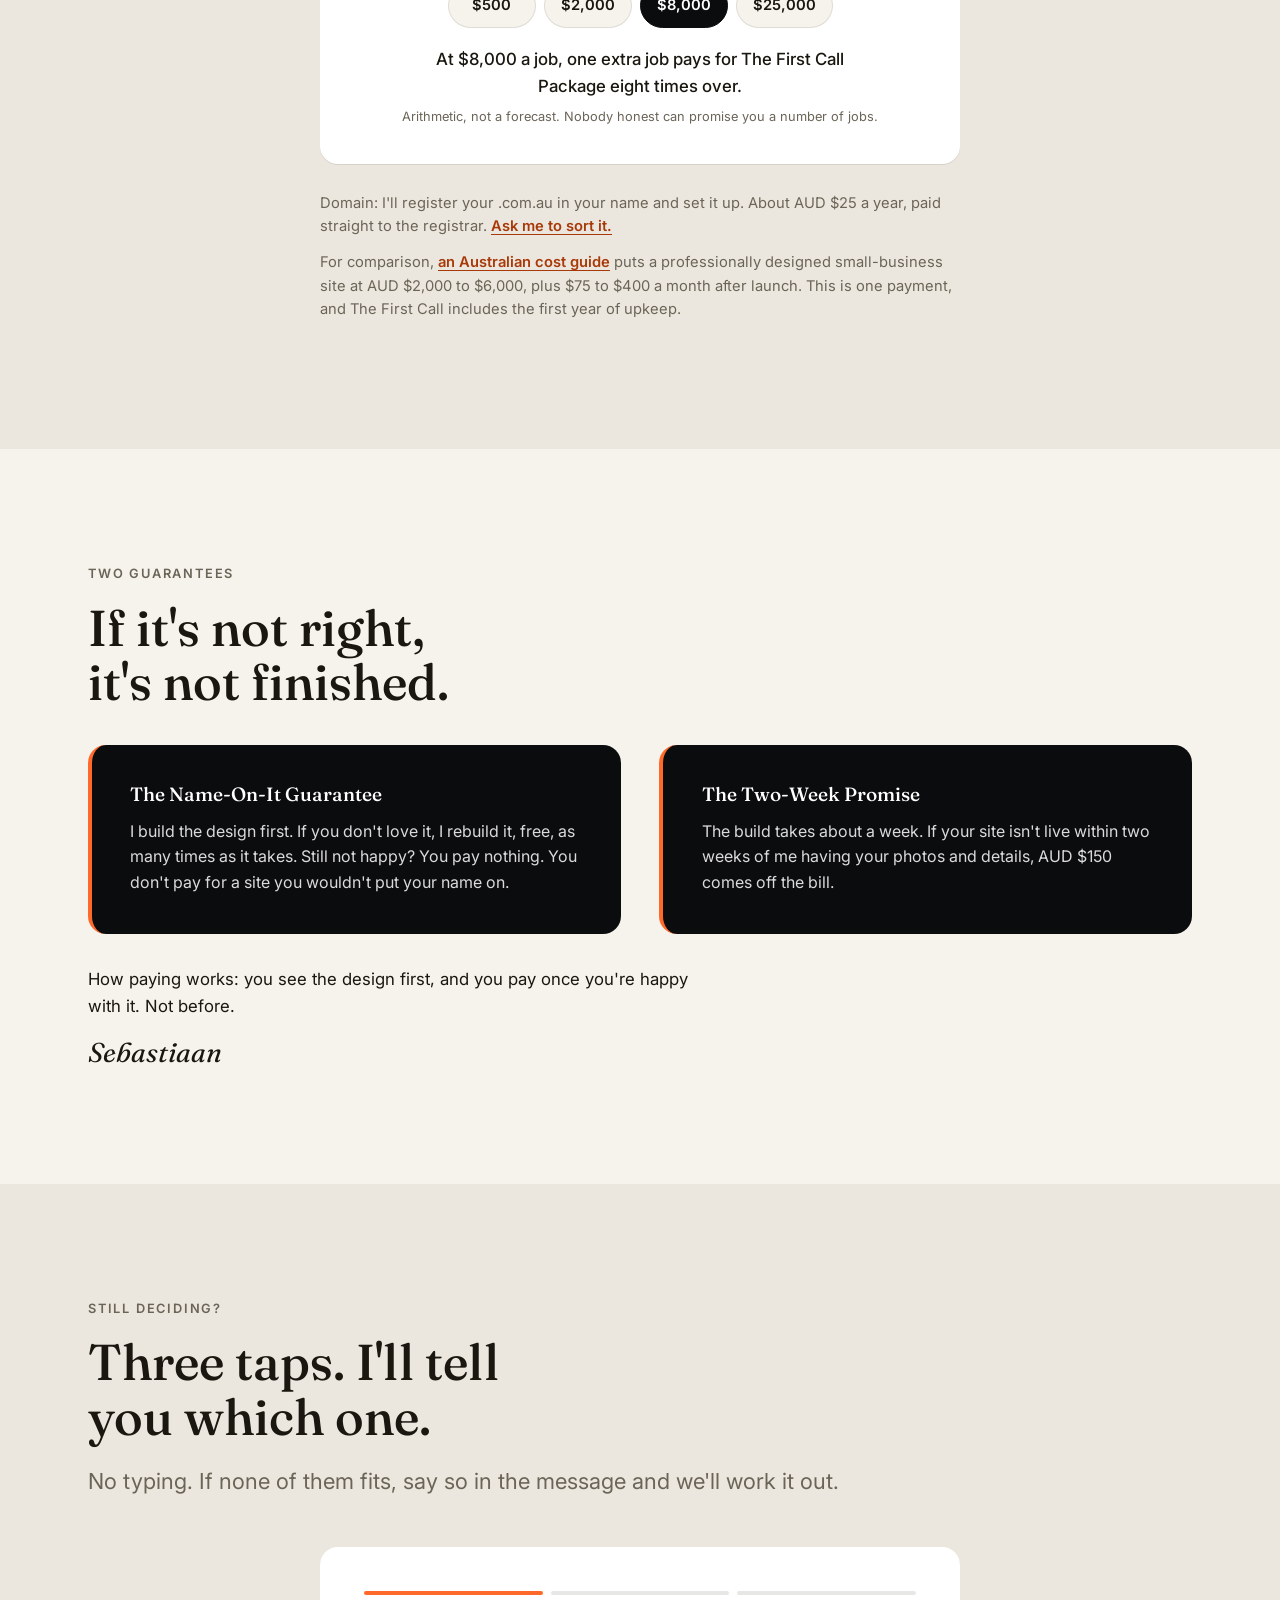
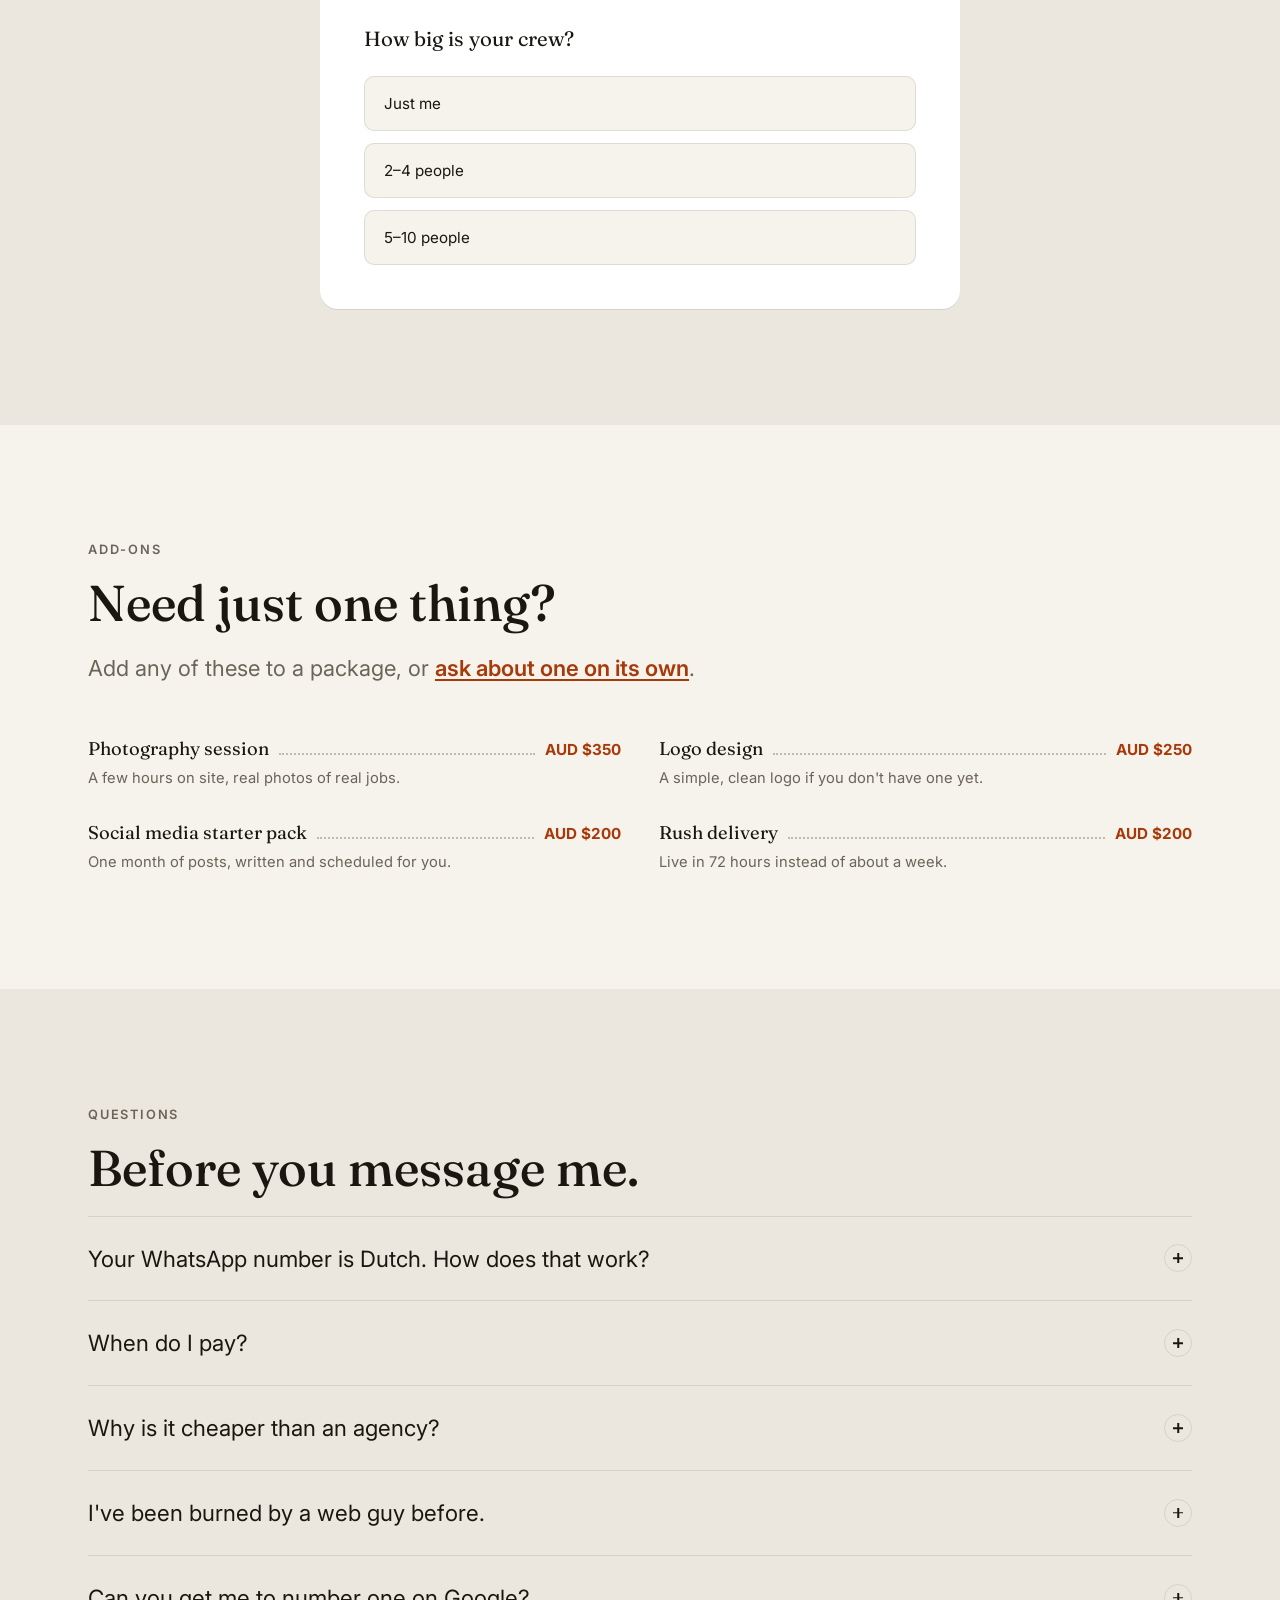
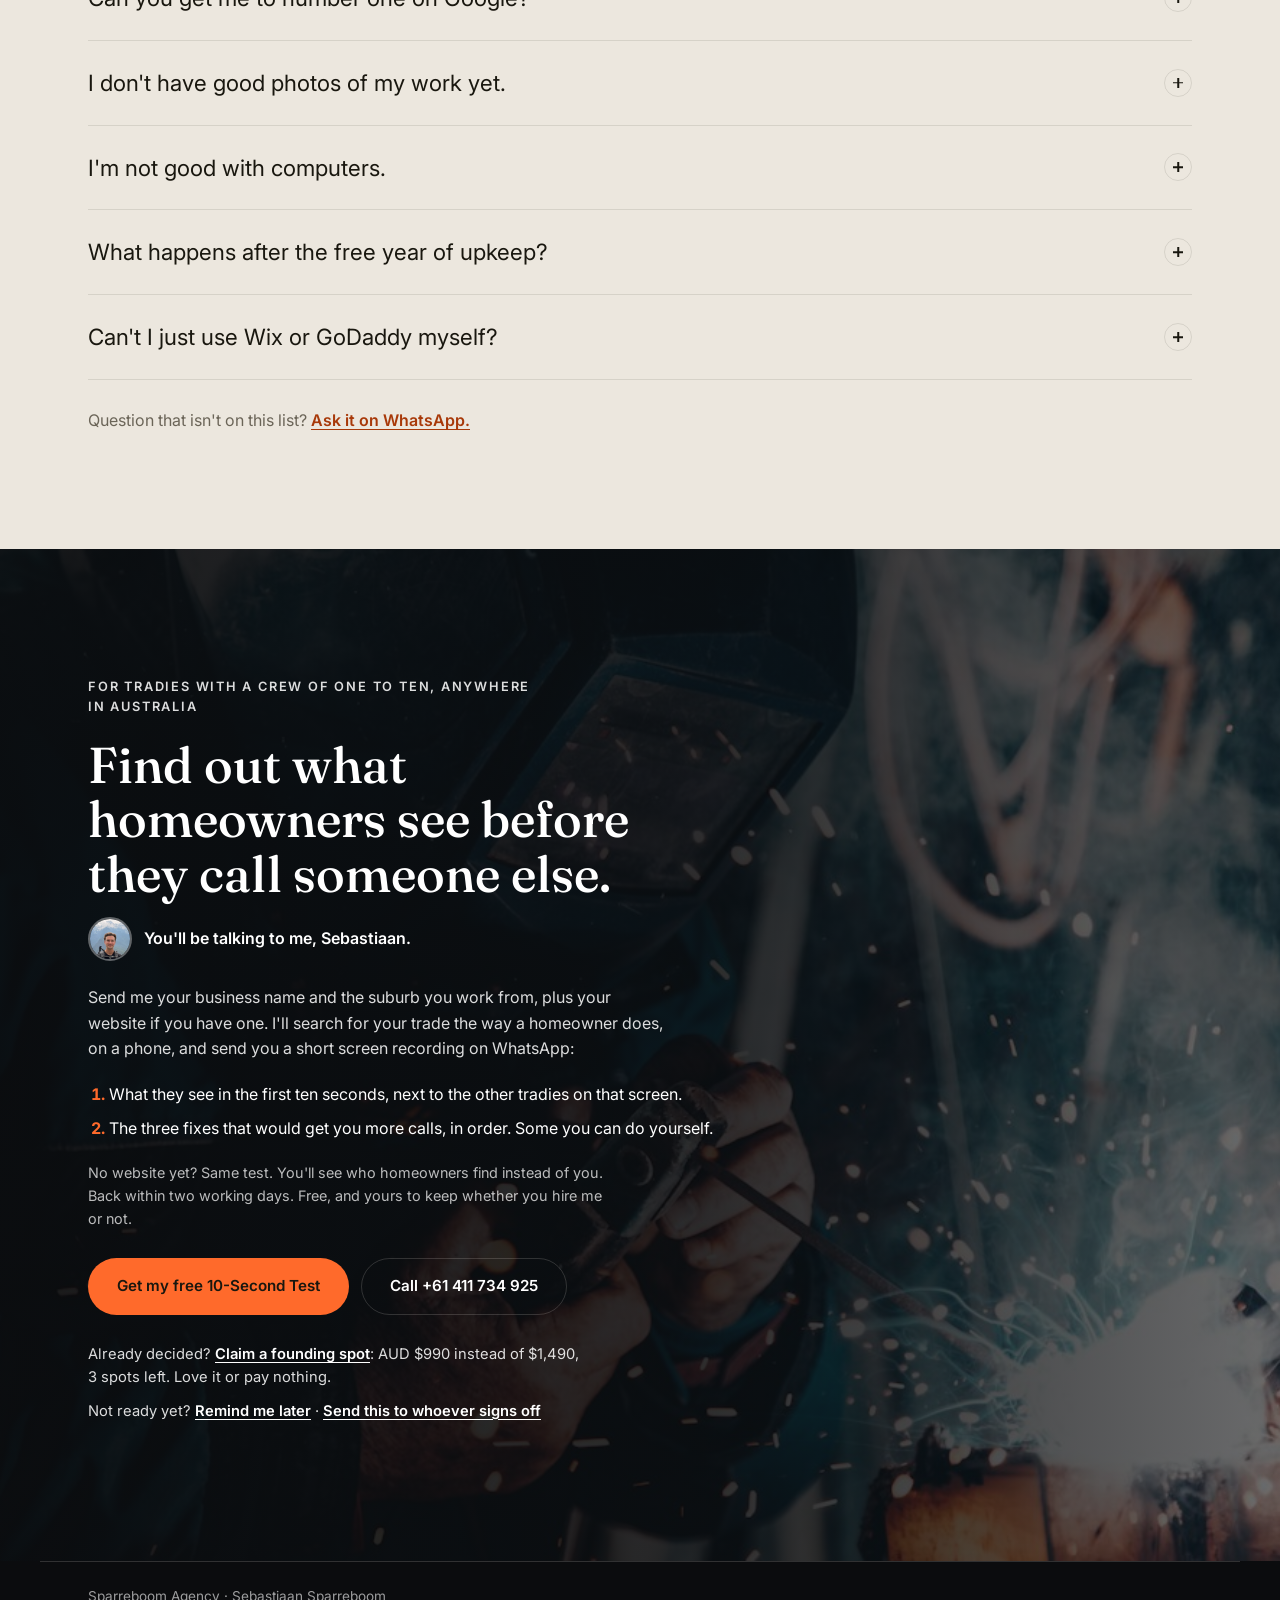
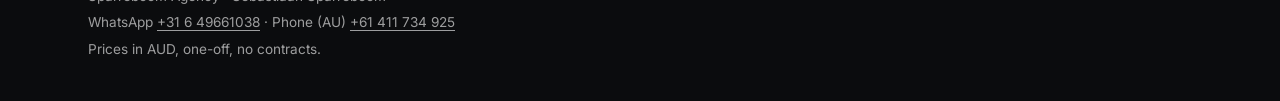
==== commit c68fc990: "Fix script, keyboard and layout issues found in review - ?n= names are cut by character, so emoji-st" ====
--- a/tradies.html
+++ b/tradies.html
@@ -47,7 +47,7 @@
       <a class="bare-nav__call" href="tel:+61411734925" aria-label="Call Sebastiaan on +61 411 734 925">
         <svg viewBox="0 0 24 24" width="20" height="20" fill="none" aria-hidden="true"><path d="M5 4h3l1.5 4-2 1.5a11 11 0 0 0 7 7l1.5-2 4 1.5v3a2 2 0 0 1-2 2A16 16 0 0 1 3 6a2 2 0 0 1 2-2Z" stroke="currentColor" stroke-width="1.6" stroke-linejoin="round"/></svg>
       </a>
-      <a href="https://wa.me/31649661038" data-wa="test" class="btn btn--small btn--accent" target="_blank" rel="noopener"><span class="hide-sm">Free </span>10-Second Test</a>
+      <a href="https://wa.me/31649661038" data-wa="test" class="btn btn--small btn--accent" target="_blank" rel="noopener"><span><span class="hide-sm">Free </span>10-Second Test</span></a>
     </div>
   </div>
 </header>
@@ -77,10 +77,10 @@
       <p class="hero__micro">Opens WhatsApp (the number's Dutch, because I am). You get back what homeowners see when they look you up, and what to fix first. Free.</p>
     </div>
     <ul class="hero__trust">
-      <li><span class="hero__trust-title">Fixed price</span><span class="hero__trust-desc">From AUD $590. Paid once, no contract.</span></li>
+      <li><span class="hero__trust-title">Fixed price</span><span class="hero__trust-desc">From AUD&nbsp;$590. Paid once, no contract.</span></li>
       <li><span class="hero__trust-title">Love it or pay nothing</span><span class="hero__trust-desc">You see the design before you pay a cent.</span></li>
-      <li><span class="hero__trust-title">Live in about a week</span><span class="hero__trust-desc">Two weeks at most, or AUD $150 off.</span></li>
-      <li><span class="hero__trust-title">AUD $990 for the first three</span><span class="hero__trust-desc">Founding client price on The First Call. <span data-spots-left>3 spots</span> left.</span></li>
+      <li><span class="hero__trust-title">Live in about a week</span><span class="hero__trust-desc">Two weeks at most, or AUD&nbsp;$150 off.</span></li>
+      <li><span class="hero__trust-title">AUD&nbsp;$990 for the first three</span><span class="hero__trust-desc">Founding client price on The First Call. <span data-spots-left>3 spots</span> left.</span></li>
     </ul>
   </section>
 
@@ -124,7 +124,7 @@
             <div class="mock-browser__bar"><span></span><span></span><span></span><div class="mock-browser__url">hartleybuildco.com.au</div></div>
             <div class="mock-browser__body mock-browser__body--old">
               <p class="old-marquee">★ UNDER CONSTRUCTION ★ CALL FOR A QUOTE ★</p>
-              <h4>WELCOME TO HARTLEY BUILD CO</h4>
+              <p class="old-title">WELCOME TO HARTLEY BUILD CO</p>
               <p class="old-sub">"Qaulity you can trust since 2012"</p>
               <ul class="old-list">
                 <li>- Renovations</li>
@@ -148,7 +148,7 @@
                 <div class="tour-hero__scrim"></div>
                 <div class="tour-hero__content">
                   <p class="tour-eyebrow">Hartley Build Co.</p>
-                  <h4 class="tour-h1">Renovations &amp; carpentry, built to last.</h4>
+                  <p class="tour-h1">Renovations &amp; carpentry, built to last.</p>
                   <p class="tour-sub">Newcastle, NSW. Licensed &amp; insured.</p>
                   <span class="tour-cta" aria-hidden="true">Get a free quote</span>
                   <p class="tour-cta__micro">★★★★★ 4.9 · Replies within a day</p>
@@ -172,7 +172,7 @@
               <div class="tour-hero__scrim"></div>
               <div class="tour-hero__content">
                 <p class="tour-eyebrow">Hartley Build Co.</p>
-                <h4 class="tour-h1">Renovations &amp; carpentry, built to last.</h4>
+                <p class="tour-h1">Renovations &amp; carpentry, built to last.</p>
                 <p class="tour-sub">Newcastle, NSW. Licensed &amp; insured. Small team, no subcontracted surprises.</p>
                 <span class="tour-cta" aria-hidden="true">Get a free quote</span>
                 <p class="tour-cta__micro">★★★★★ 4.9 · Replies within a day</p>
@@ -231,7 +231,7 @@
         </div>
 
         <div class="inline-cta">
-          <p>Want one like this, with your name on it? Start with the free 10-Second Test: I'll show you what homeowners see now, and what I'd change.</p>
+          <p>Want one like this, with your name on it? Start with the free <span class="nowrap">10-Second Test</span>: I'll show you what homeowners see now, and what I'd change.</p>
           <a href="https://wa.me/31649661038" data-wa="test" class="btn btn--accent" target="_blank" rel="noopener">Get my free 10-Second Test</a>
           <a class="inline-cta__call" href="tel:+61411734925">Or call +61 411 734 925</a>
         </div>
@@ -263,26 +263,26 @@
         <div class="proof-carousel" data-carousel>
           <div class="proof-slide">
             <div class="proof-slide__shot"><img src="images/work-vinami.jpg" width="1400" height="720" alt="Vinami homepage" loading="lazy" decoding="async"></div>
-            <h3>Vinami</h3>
+            <h4>Vinami</h4>
             <p>The wine importer I bought and grew. Website, emails and sales funnel built to work together: 40% more customers within a year.</p>
             <a class="work-card__link" href="https://vinami.nl/" target="_blank" rel="noopener">Visit the live site (in Dutch) <span aria-hidden="true">→</span></a>
           </div>
           <div class="proof-slide">
             <div class="proof-slide__shot"><img src="images/work-dokterskeuring.jpg" width="1400" height="729" alt="Dokterskeuring.nl homepage" loading="lazy" decoding="async"></div>
-            <h3>Dokterskeuring.nl</h3>
+            <h4>Dokterskeuring.nl</h4>
             <p>Medical check-ups, built from scratch for an older audience. About 1 in 20 visitors books an appointment, tracked since launch.</p>
             <a class="work-card__link" href="https://dokterskeuring.nl/" target="_blank" rel="noopener">Visit the live site (in Dutch) <span aria-hidden="true">→</span></a>
           </div>
           <div class="proof-slide">
             <div class="proof-slide__shot"><img src="images/work-terroir.jpg" width="1400" height="675" alt="Terroir Grand Cru homepage" loading="lazy" decoding="async"></div>
-            <h3>Terroir Grand Cru</h3>
+            <h4>Terroir Grand Cru</h4>
             <p>A restaurant rated by Gault&amp;Millau, the guide that hands out chef's hats. Built so booking a table is the easiest part of the night.</p>
             <a class="work-card__link" href="https://terroirgrandcru.nl/" target="_blank" rel="noopener">Visit the live site (in Dutch) <span aria-hidden="true">→</span></a>
           </div>
         </div>
         <div class="proof-carousel-nav">
-          <button type="button" class="proof-carousel-nav__btn" data-carousel-prev aria-label="Previous">←</button>
-          <button type="button" class="proof-carousel-nav__btn" data-carousel-next aria-label="Next">→</button>
+          <button type="button" class="proof-carousel-nav__btn" data-carousel-prev aria-label="Previous project">←</button>
+          <button type="button" class="proof-carousel-nav__btn" data-carousel-next aria-label="Next project">→</button>
         </div>
       </div>
     </div>
@@ -305,7 +305,7 @@
         <div class="pricing-carousel" data-carousel data-carousel-start="1">
           <div class="price-card">
             <h3>The Starter Call</h3>
-            <p class="price-card__price"><span class="price-card__amount">AUD $590</span></p>
+            <p class="price-card__price"><span class="price-card__amount">AUD&nbsp;$590</span></p>
             <p class="price-card__desc">One page. For getting found and getting called, nothing more.</p>
             <ul class="price-card__list">
               <li class="is-included">One-page site, built around your trade</li>
@@ -314,7 +314,7 @@
               <li class="is-included">Basic SEO setup</li>
               <li class="is-included">Google Business Profile set up</li>
             </ul>
-            <p class="price-card__nudge">For AUD $400 more at the founding client price, The First Call adds three pages, local search setup, the reviews system and a year of upkeep.</p>
+            <p class="price-card__nudge">For AUD&nbsp;$400 more at the founding client price, The First Call adds three pages, local search setup, the reviews system and a year of upkeep.</p>
             <a href="https://wa.me/31649661038" data-wa="starter" class="btn btn--ghost-dark" target="_blank" rel="noopener">Ask about The Starter Call</a>
             <p class="package-note">Opens WhatsApp. Nothing to pay until you've seen the design, and both guarantees below apply.</p>
           </div>
@@ -323,10 +323,10 @@
             <span class="price-card__badge">Founding client price · <span data-spots-left>3 spots</span> left</span>
             <h3>The First Call Package</h3>
             <p class="price-card__price">
-              <span class="price-card__amount">AUD $990</span>
-              <span class="price-card__was">AUD $1,490</span>
+              <span class="price-card__amount">AUD&nbsp;$990</span>
+              <span class="price-card__was">AUD&nbsp;$1,490</span>
             </p>
-            <p class="price-card__desc">Why it's cheaper: I haven't built a site for an Australian tradie yet. The first three get the lower price, and I get a finished site I can show the next one (with your OK). Once the third site is live, it's AUD $1,490 for good.</p>
+            <p class="price-card__desc">Why it's cheaper: I haven't built a site for an Australian tradie yet. The first three get the lower price, and I get a finished site I can show the next one (with your OK). Once the third site is live, it's AUD&nbsp;$1,490 for good.</p>
             <ul class="price-card__list price-card__list--valued">
               <li class="is-included"><span><strong>The four-page build:</strong> home, services, about and contact, with a before-and-after gallery for your jobs</span><span class="price-card__value">$600 value</span></li>
               <li class="is-included"><span><strong>Call-me-now setup:</strong> a one-tap call button on every page and a short quote form</span><span class="price-card__value">$150 value</span></li>
@@ -338,9 +338,9 @@
               <li class="is-included"><span><strong>A year looked after:</strong> edits, fixes and photo swaps over WhatsApp, free for 12 months</span><span class="price-card__value">$600 value</span></li>
             </ul>
             <dl class="price-card__close">
-              <div><dt>Total value</dt><dd>AUD $2,450+</dd></div>
-              <div class="price-card__close-now"><dt>Founding client price</dt><dd>AUD $990</dd></div>
-              <div><dt>After the third site</dt><dd>AUD $1,490</dd></div>
+              <div><dt>Total value</dt><dd>AUD&nbsp;$2,450+</dd></div>
+              <div class="price-card__close-now"><dt>Founding client price</dt><dd>AUD&nbsp;$990</dd></div>
+              <div><dt>After the third site</dt><dd>AUD&nbsp;$1,490</dd></div>
             </dl>
             <a href="https://wa.me/31649661038" data-wa="first" class="btn btn--accent" target="_blank" rel="noopener">Claim a founding spot</a>
             <p class="package-note">Opens WhatsApp. Nothing to pay until you've seen the design, and both guarantees below apply.</p>
@@ -348,17 +348,17 @@
 
           <div class="price-card">
             <h3>The Every Call Package</h3>
-            <p class="price-card__price"><span class="price-card__amount">AUD $2,490</span></p>
+            <p class="price-card__price"><span class="price-card__amount">AUD&nbsp;$2,490</span></p>
             <p class="price-card__desc">For crews who work across several suburbs. Everything in The First Call, plus a page for up to four suburbs you cover, so there's a page for people searching "builder Merewether", not only "builder Newcastle".</p>
             <ul class="price-card__list">
-              <li class="is-included">Everything in The First Call Package (AUD $2,450+ value)</li>
+              <li class="is-included">Everything in The First Call Package (AUD&nbsp;$2,450+ value)</li>
               <li class="is-included">Suburb pages: up to four more, one for each suburb you work in</li>
-              <li class="is-included">A month of posts done for you, written and scheduled (AUD $200 on its own)</li>
+              <li class="is-included">A month of posts done for you, written and scheduled (AUD&nbsp;$200 on its own)</li>
               <li class="is-included">A call every three months in the first year on what's bringing in work and what to change</li>
               <li class="is-included">Your changes first in the queue during that year</li>
             </ul>
             <dl class="price-card__close price-card__close--light">
-              <div><dt>Total value</dt><dd>AUD $2,650+</dd></div>
+              <div><dt>Total value</dt><dd>AUD&nbsp;$2,650+</dd></div>
             </dl>
             <p class="price-card__close-note">Before the suburb pages and check-ins are counted.</p>
             <a href="https://wa.me/31649661038" data-wa="every" class="btn btn--ghost-dark" target="_blank" rel="noopener">Ask about The Every Call</a>
@@ -388,9 +388,9 @@
       </div>
 
       <div class="pricing-note reveal">
-        <p>Domain: I'll register your .com.au in your name and set it up. About AUD $25 a year, paid straight to the registrar. <a href="https://wa.me/31649661038" data-wa="domain" target="_blank" rel="noopener">Ask me to sort it.</a></p>
+        <p>Domain: I'll register your .com.au in your name and set it up. About AUD&nbsp;$25 a year, paid straight to the registrar. <a href="https://wa.me/31649661038" data-wa="domain" target="_blank" rel="noopener">Ask me to sort it.</a></p>
         <!-- Source checked October 2026: whatsthedamage.com.au/web-design-cost/ ($2,000-$6,000, plus $75-$400 a month). Recheck before relying on it. -->
-        <p>For comparison, <a href="https://whatsthedamage.com.au/web-design-cost/" target="_blank" rel="noopener">an Australian cost guide</a> puts a professionally designed small-business site at AUD $2,000 to $6,000, plus $75 to $400 a month after launch. This is one payment, and The First Call includes the first year of upkeep.</p>
+        <p>For comparison, <a href="https://whatsthedamage.com.au/web-design-cost/" target="_blank" rel="noopener">an Australian cost guide</a> puts a professionally designed small-business site at AUD&nbsp;$2,000 to $6,000, plus $75 to $400 a month after launch. This is one payment, and The First Call includes the first year of upkeep.</p>
       </div>
     </div>
   </section>
@@ -407,7 +407,7 @@
         </div>
         <div class="guarantee-box reveal">
           <h3>The Two-Week Promise</h3>
-          <p>The build takes about a week. If your site isn't live within two weeks of me having your photos and details, AUD $150 comes off the bill.</p>
+          <p>The build takes about a week. If your site isn't live within two weeks of me having your photos and details, AUD&nbsp;$150 comes off the bill.</p>
         </div>
       </div>
       <p class="guarantee-pay reveal">How paying works: you see the design first, and you pay once you're happy with it. Not before.</p>
@@ -479,19 +479,19 @@
       <p class="section__intro reveal">Add any of these to a package, or <a href="https://wa.me/31649661038" data-wa="addon" target="_blank" rel="noopener">ask about one on its own</a>.</p>
       <ul class="addon-menu reveal">
         <li class="addon-menu__item">
-          <div class="addon-menu__row"><span class="addon-menu__name">Photography session</span><span class="addon-menu__leader" aria-hidden="true"></span><span class="addon-menu__price">AUD $350</span></div>
+          <div class="addon-menu__row"><span class="addon-menu__name">Photography session</span><span class="addon-menu__leader" aria-hidden="true"></span><span class="addon-menu__price">AUD&nbsp;$350</span></div>
           <p class="addon-menu__desc">A few hours on site, real photos of real jobs.</p>
         </li>
         <li class="addon-menu__item">
-          <div class="addon-menu__row"><span class="addon-menu__name">Logo design</span><span class="addon-menu__leader" aria-hidden="true"></span><span class="addon-menu__price">AUD $250</span></div>
+          <div class="addon-menu__row"><span class="addon-menu__name">Logo design</span><span class="addon-menu__leader" aria-hidden="true"></span><span class="addon-menu__price">AUD&nbsp;$250</span></div>
           <p class="addon-menu__desc">A simple, clean logo if you don't have one yet.</p>
         </li>
         <li class="addon-menu__item">
-          <div class="addon-menu__row"><span class="addon-menu__name">Social media starter pack</span><span class="addon-menu__leader" aria-hidden="true"></span><span class="addon-menu__price">AUD $200</span></div>
+          <div class="addon-menu__row"><span class="addon-menu__name">Social media starter pack</span><span class="addon-menu__leader" aria-hidden="true"></span><span class="addon-menu__price">AUD&nbsp;$200</span></div>
           <p class="addon-menu__desc">One month of posts, written and scheduled for you.</p>
         </li>
         <li class="addon-menu__item">
-          <div class="addon-menu__row"><span class="addon-menu__name">Rush delivery</span><span class="addon-menu__leader" aria-hidden="true"></span><span class="addon-menu__price">AUD $200</span></div>
+          <div class="addon-menu__row"><span class="addon-menu__name">Rush delivery</span><span class="addon-menu__leader" aria-hidden="true"></span><span class="addon-menu__price">AUD&nbsp;$200</span></div>
           <p class="addon-menu__desc">Live in 72 hours instead of about a week.</p>
         </li>
       </ul>
@@ -659,7 +659,7 @@
         <a href="https://wa.me/31649661038" data-wa="test" class="btn btn--accent" target="_blank" rel="noopener">Get my free 10-Second Test</a>
         <a class="btn btn--ghost-light" href="tel:+61411734925">Call +61 411 734 925</a>
       </div>
-      <p class="contact__founding">Already decided? <a href="https://wa.me/31649661038" data-wa="first" target="_blank" rel="noopener">Claim a founding spot</a>: AUD $990 instead of $1,490, <span data-spots-left>3 spots</span> left. Love it or pay nothing.</p>
+      <p class="contact__founding">Already decided? <a href="https://wa.me/31649661038" data-wa="first" target="_blank" rel="noopener">Claim a founding spot</a>: AUD&nbsp;$990 instead of $1,490, <span data-spots-left>3 spots</span> left. Love it or pay nothing.</p>
       <p class="contact__later">Not ready yet? <a href="https://wa.me/31649661038" data-wa="later" target="_blank" rel="noopener">Remind me later</a> · <a href="https://wa.me/" data-share target="_blank" rel="noopener">Send this to whoever signs off</a></p>
     </div>
   </section>
--- a/css/styles.css
+++ b/css/styles.css
@@ -432,12 +432,17 @@
 .faq-item__panel {
   display: grid;
   grid-template-rows: 0fr;
-  transition: grid-template-rows 0.4s var(--ease);
+  visibility: hidden;
+  transition: grid-template-rows 0.4s var(--ease), visibility 0s linear 0.4s;
 }
 .work-card__panel-inner,
 .faq-item__panel-inner { overflow: hidden; min-height: 0; }
 .work-card.is-open .work-card__panel,
-.faq-item.is-open .faq-item__panel { grid-template-rows: 1fr; }
+.faq-item.is-open .faq-item__panel {
+  grid-template-rows: 1fr;
+  visibility: visible;
+  transition: grid-template-rows 0.4s var(--ease), visibility 0s;
+}
 .work-card__panel-content,
 .faq-item__panel-content {
   padding: 0 clamp(1.5rem, 3vw, 2.25rem) clamp(1.5rem, 3vw, 2.25rem);
@@ -899,8 +904,9 @@
   margin: -1.5rem -1.5rem 1rem;
   text-align: center;
 }
-.mock-browser__body--old h4 {
+.old-title {
   font-family: "Times New Roman", Times, serif;
+  font-weight: 700;
   font-size: 1.6rem;
   color: #000080;
   text-align: center;
@@ -977,6 +983,7 @@
 }
 .tour-h1 {
   font-family: var(--font-display);
+  font-weight: 700;
   font-size: clamp(1.3rem, 2vw, 1.75rem);
   margin-bottom: 0.4rem;
 }
@@ -1150,7 +1157,13 @@
   object-fit: cover;
   object-position: left top;
 }
-.proof-slide h3 { font-size: 1.1rem; margin: 1.25rem 1.5rem 0.6rem; }
+.proof-slide h4 {
+  font-family: var(--font-display);
+  font-weight: 500;
+  line-height: 1.08;
+  font-size: 1.1rem;
+  margin: 1.25rem 1.5rem 0.6rem;
+}
 .proof-slide p { color: var(--stone); font-size: 0.94rem; margin: 0 1.5rem 1rem; }
 .proof-slide .work-card__link { margin: 0 1.5rem 1.5rem; }
 .proof-carousel-nav {
@@ -1462,6 +1475,28 @@
 .moment__media { position: absolute; inset: 0; z-index: 0; }
 .moment__media img { width: 100%; height: 100%; object-fit: cover; }
 
+/* Keyboard focus, room under the sticky header, balanced headings */
+html:has(.bare-nav) { scroll-padding-top: 4.5rem; }
+.bare-nav ~ main :focus-visible,
+.bare-nav ~ footer :focus-visible,
+.bare-nav :focus-visible {
+  outline: 2px solid var(--accent-deep);
+  outline-offset: 3px;
+}
+.bare-nav :focus-visible,
+.tradie-hero :focus-visible,
+.price-card--featured :focus-visible,
+.contact--photo :focus-visible,
+.bare-nav ~ footer :focus-visible { outline-color: var(--accent); }
+.tradie-hero ~ .section .section__title,
+.demo__title,
+.proof__title,
+.contact--photo .contact__title { text-wrap: balance; }
+.nowrap { white-space: nowrap; }
+@media (min-width: 981px) {
+  .proof-carousel-nav { display: none; }
+}
+
 /* Hero extras */
 .tradie-hero__media picture { display: block; width: 100%; height: 100%; }
 .hero__hello {
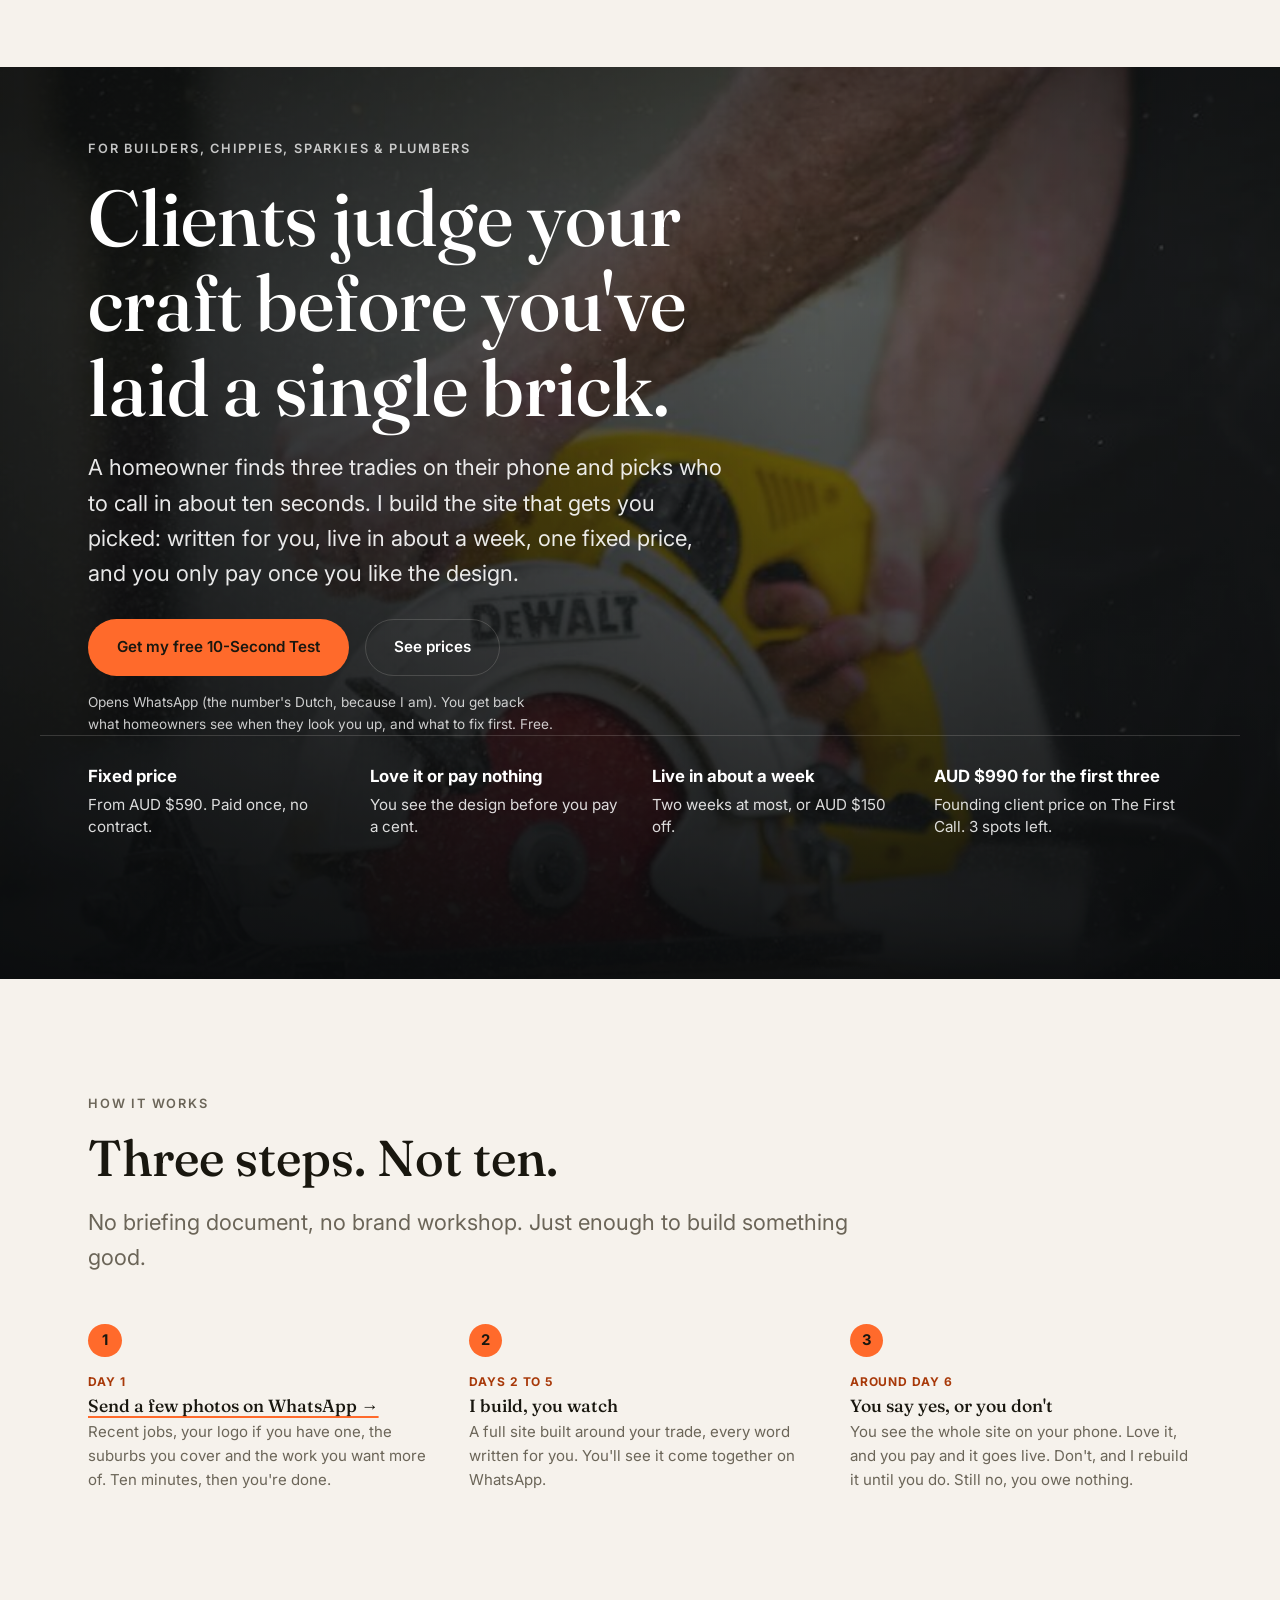
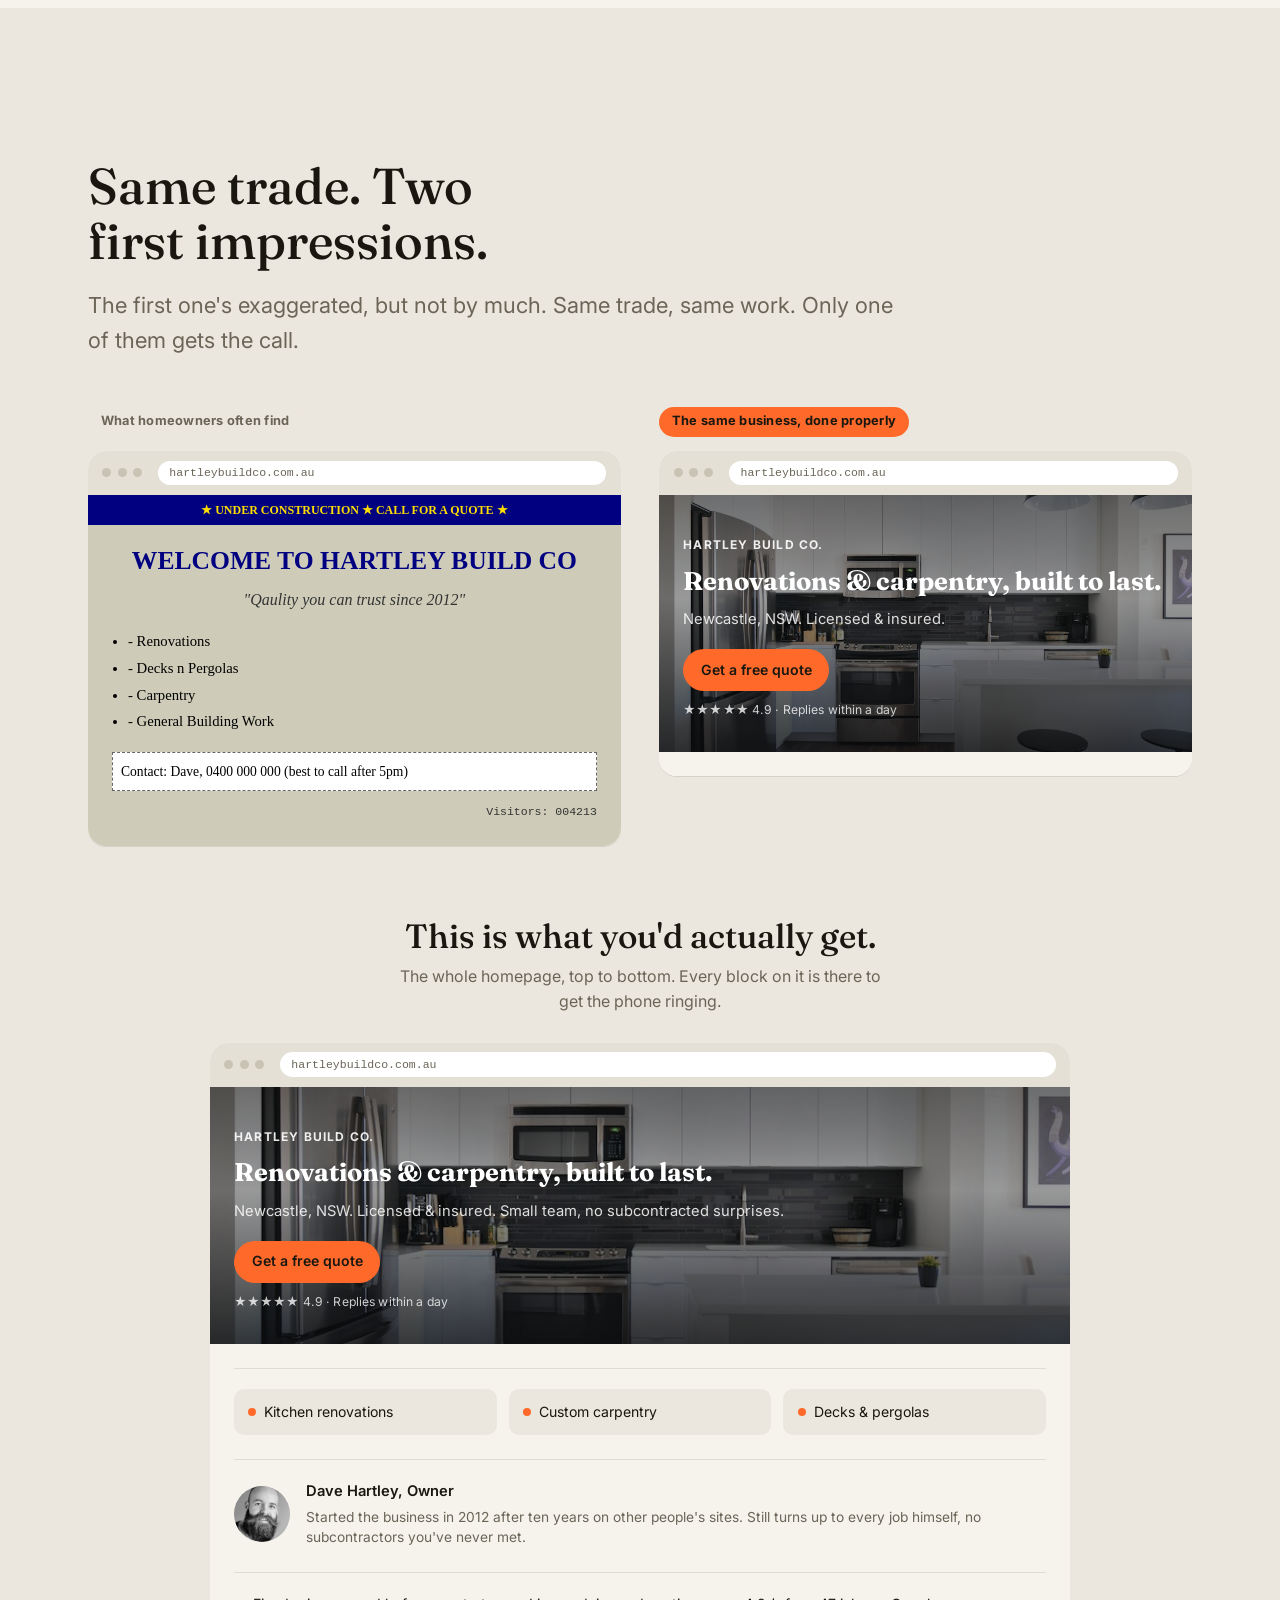
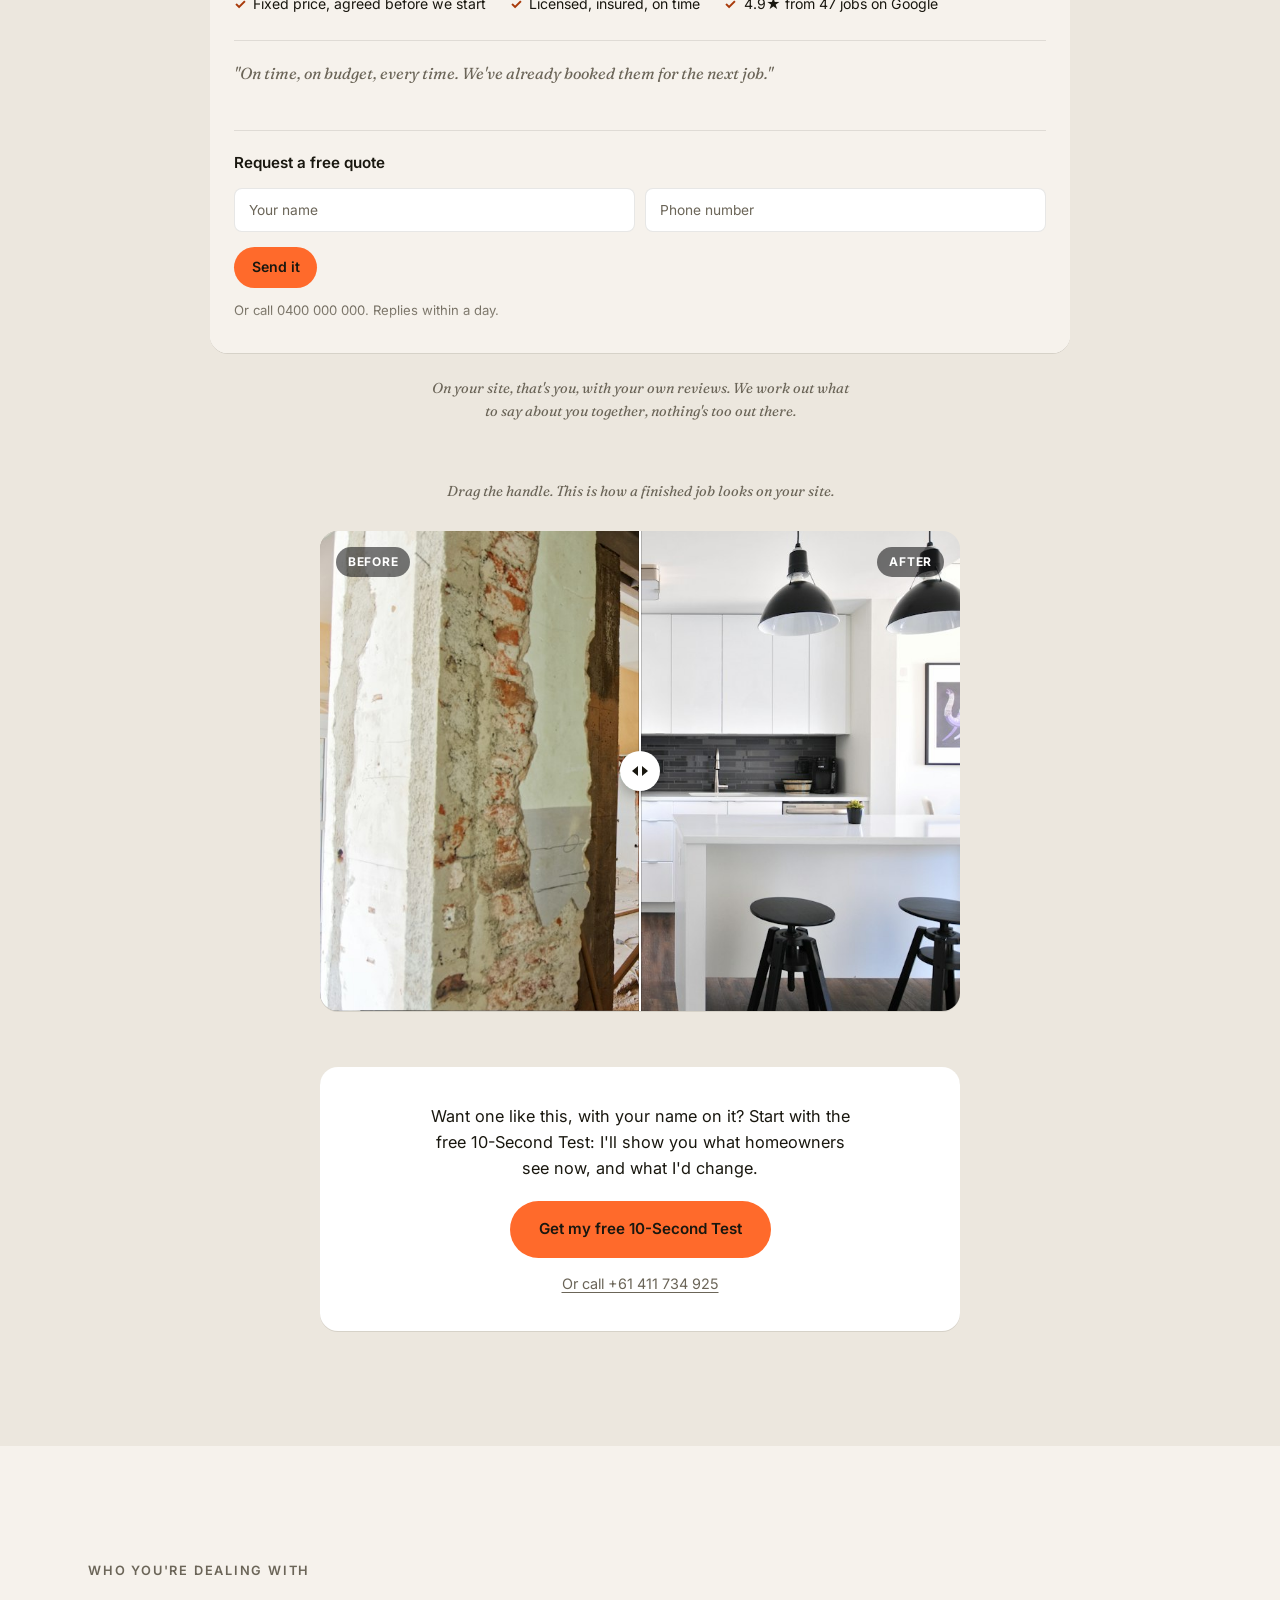
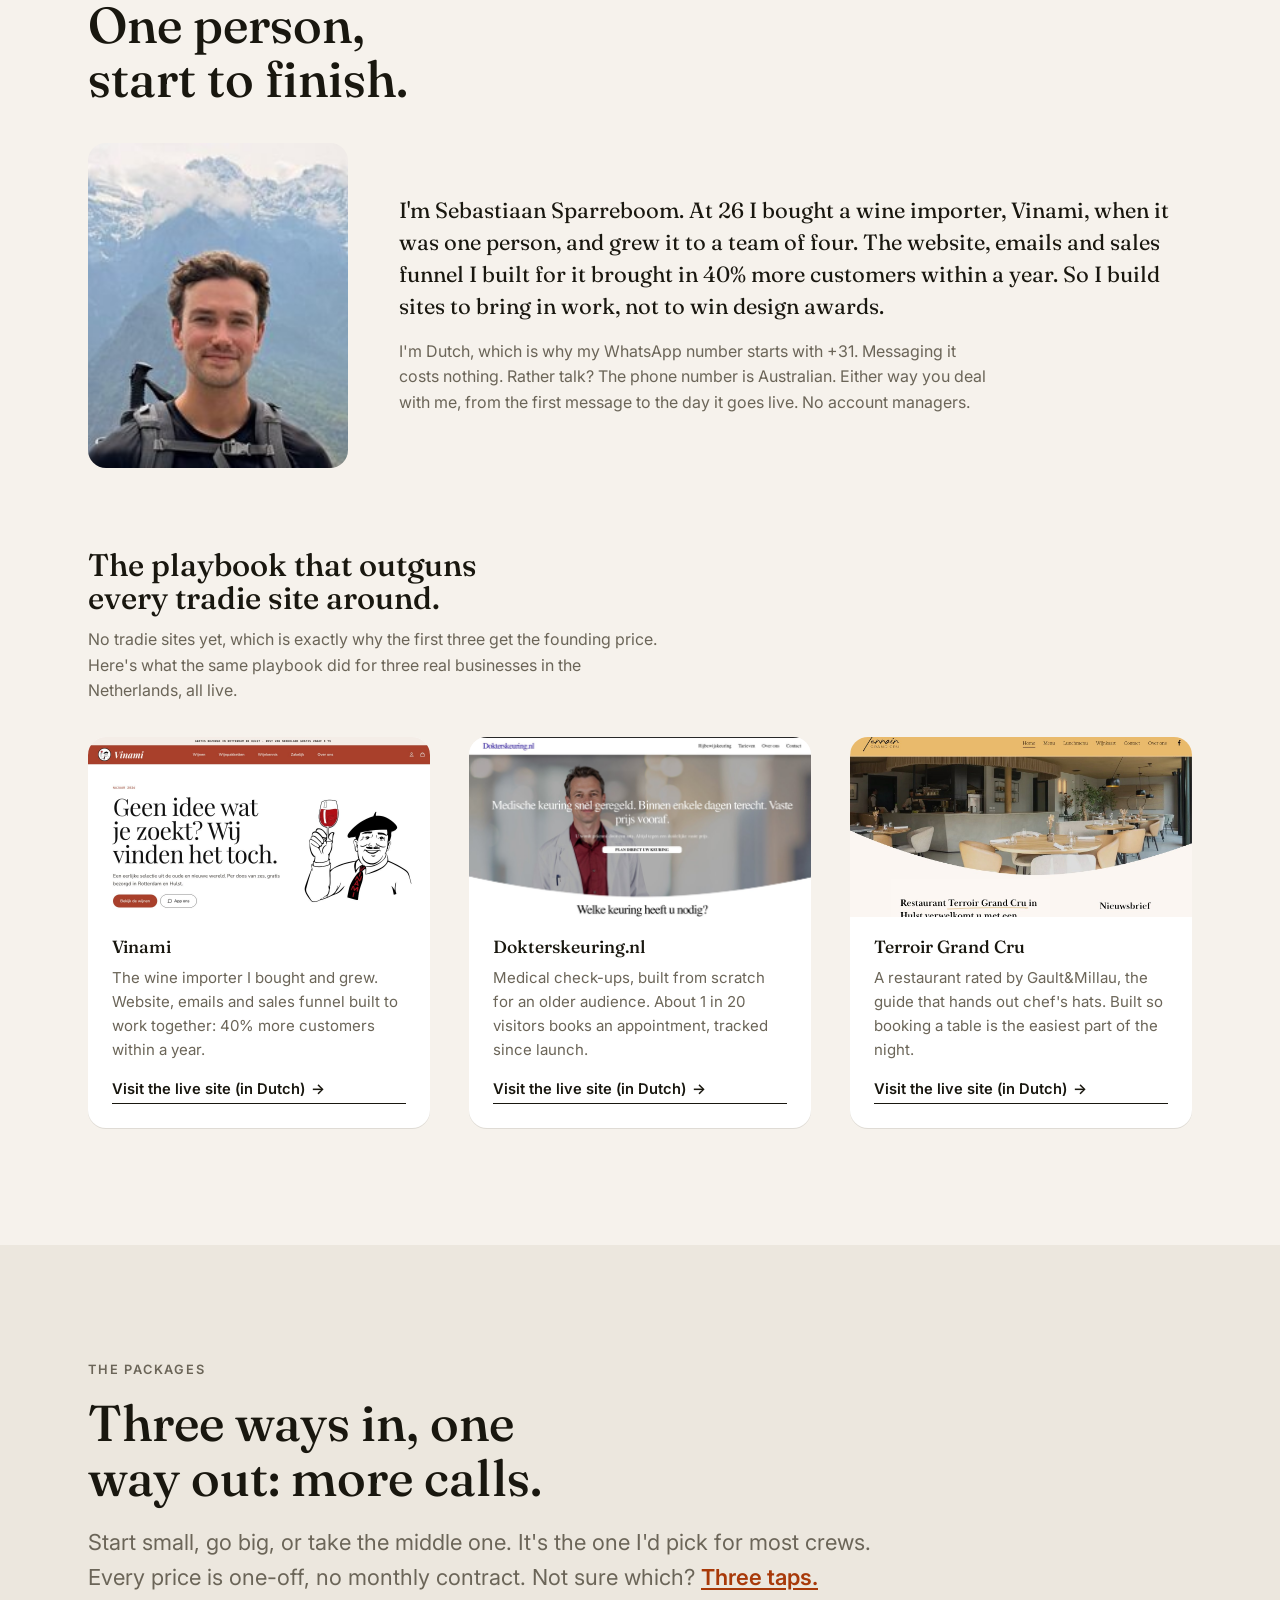
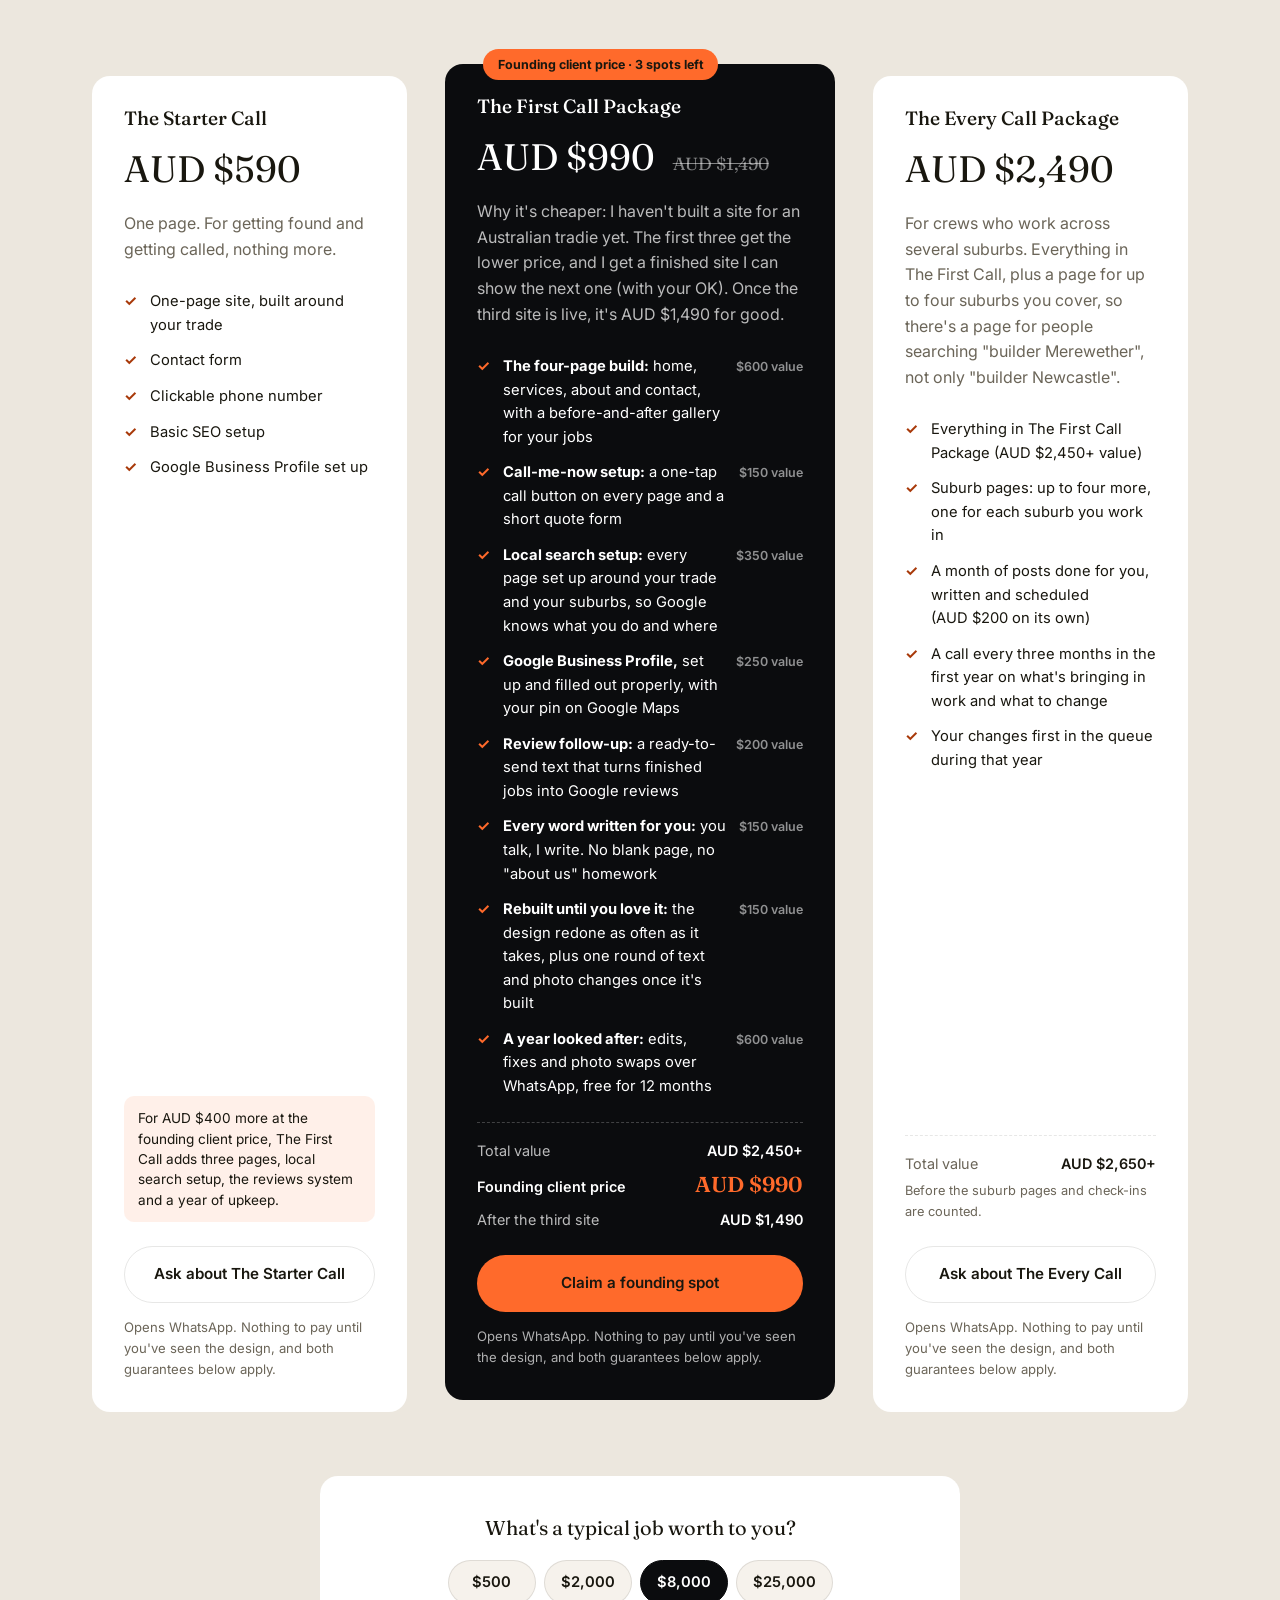
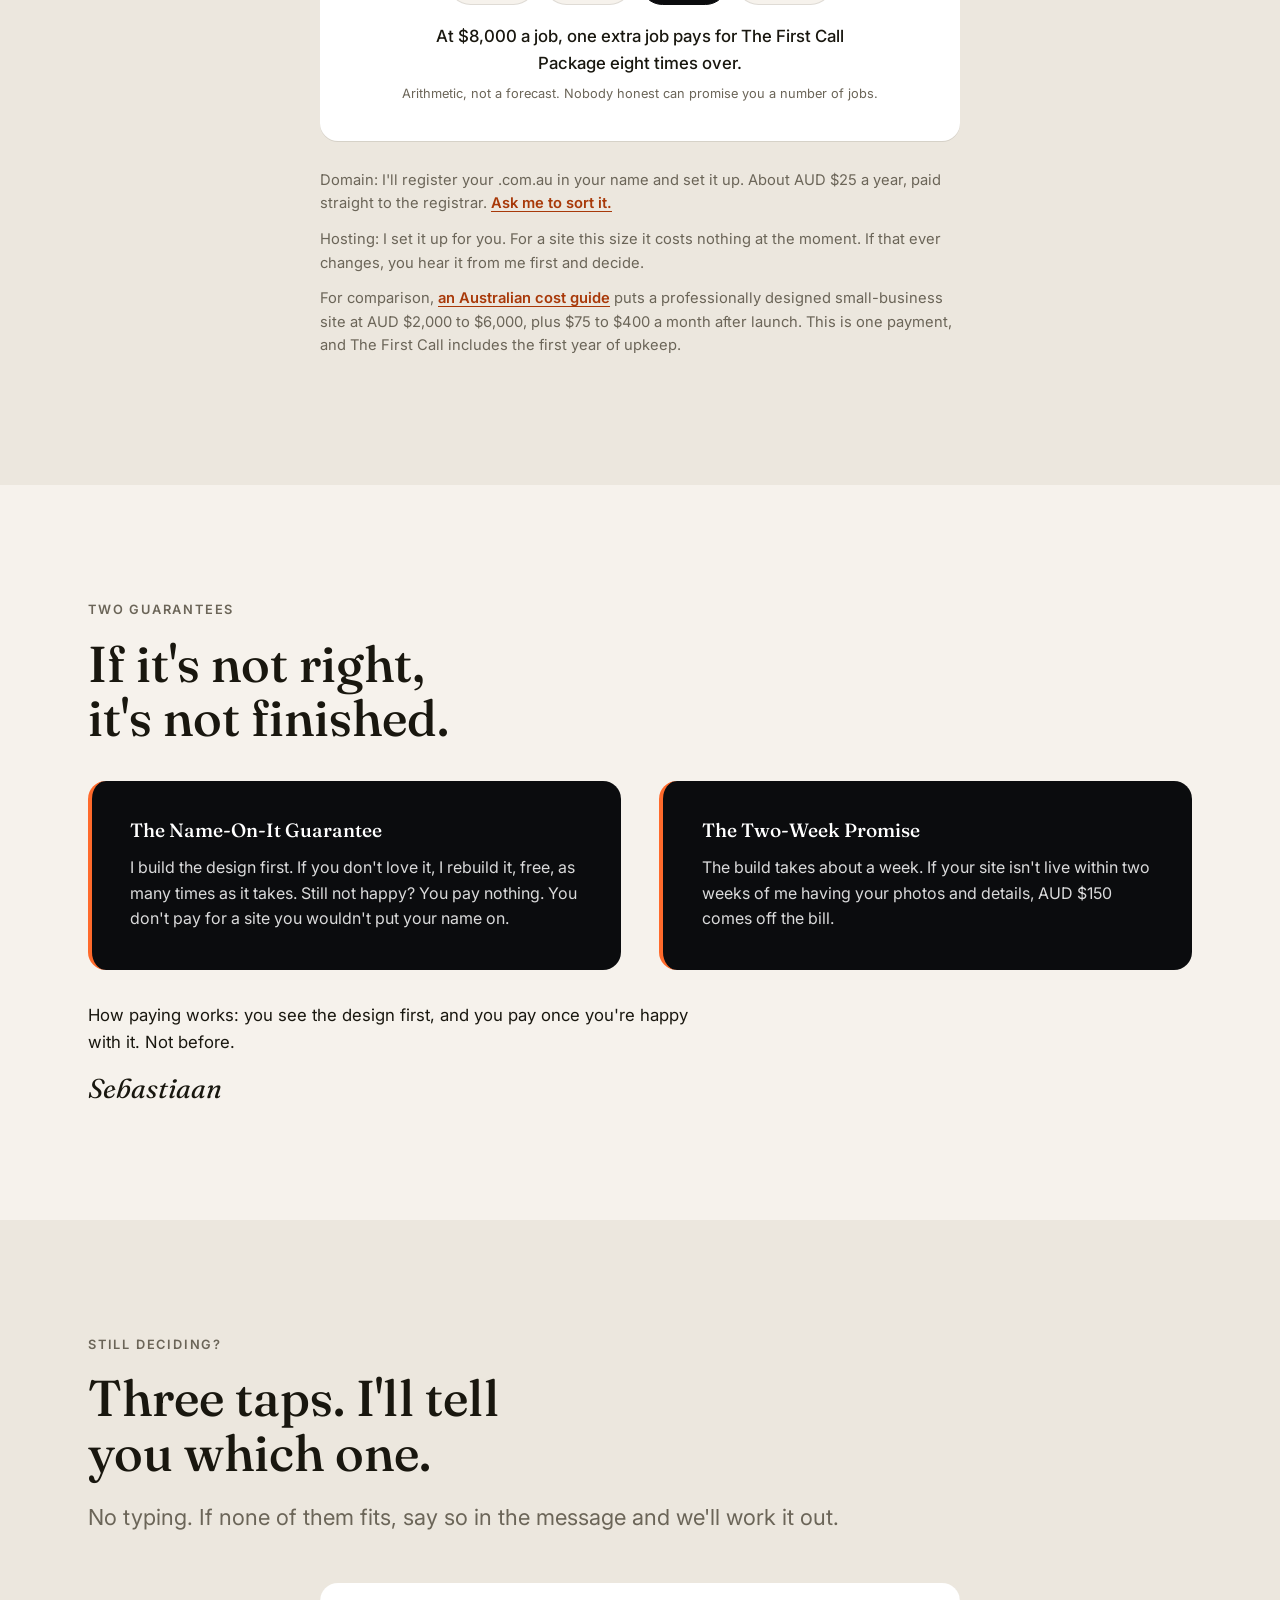
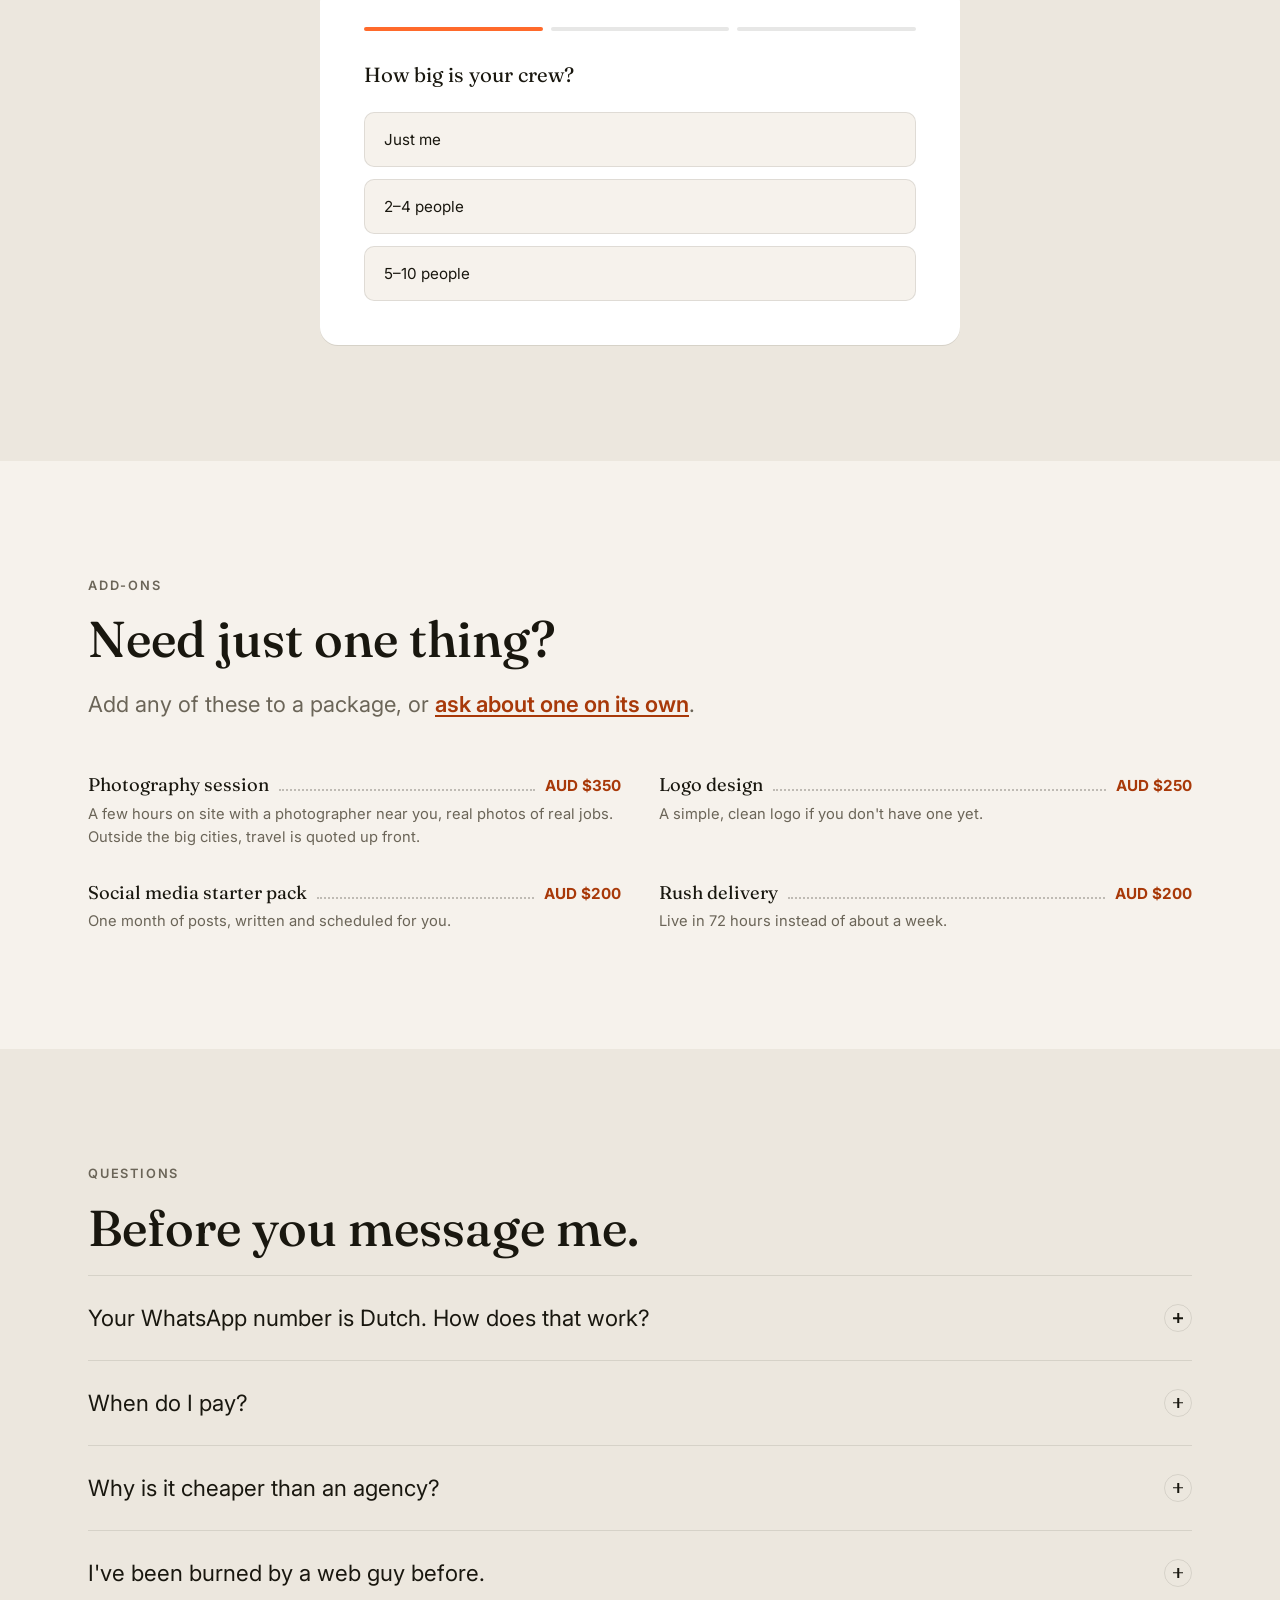
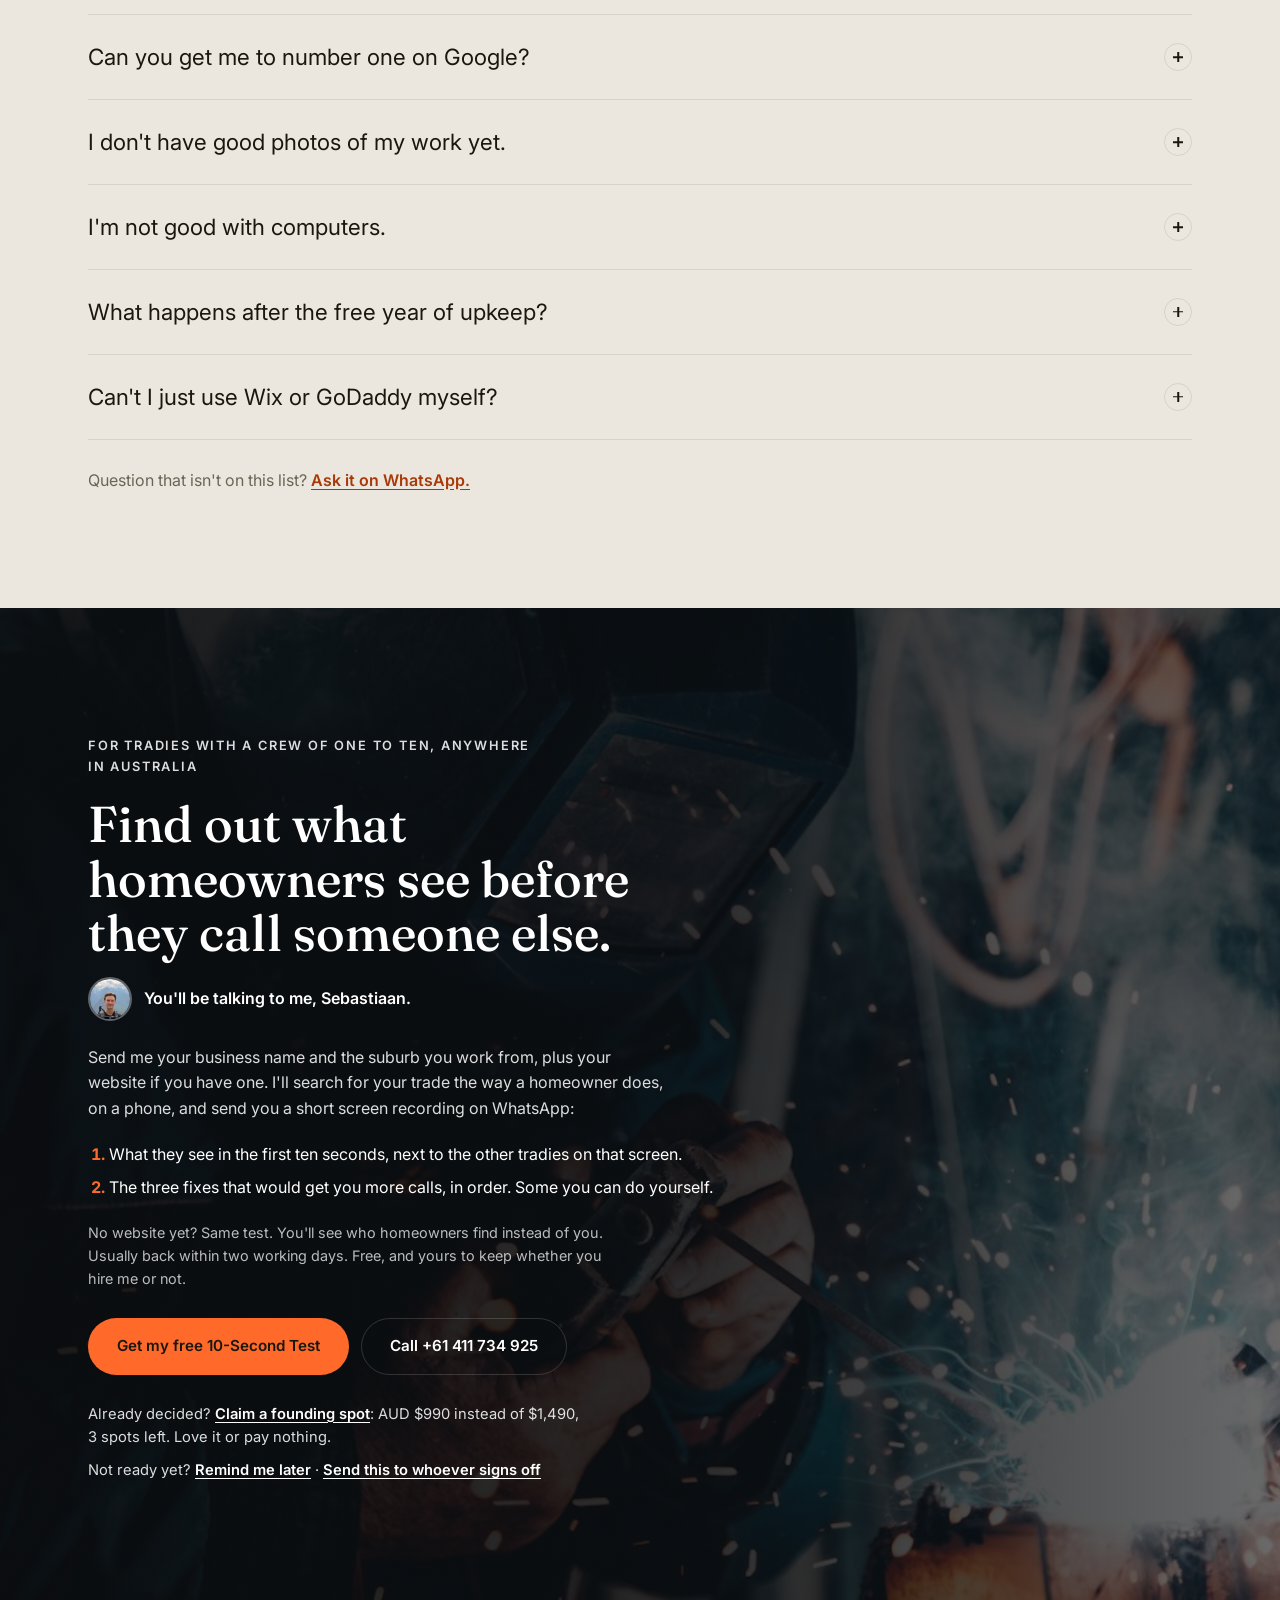
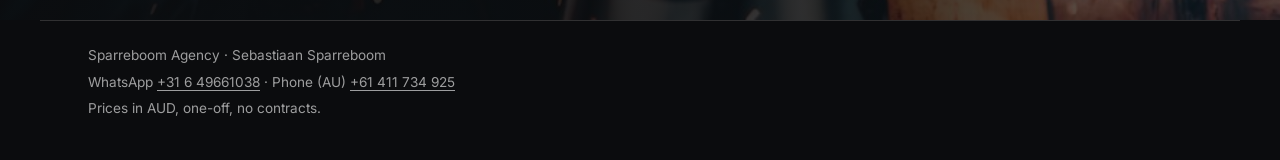
==== commit 274a5320: "Add favicons and settle the open copy points - Favicon and touch icon: orange Fraunces S on the dark" ====
--- a/tradies.html
+++ b/tradies.html
@@ -217,7 +217,7 @@
           </div>
         </div>
 
-        <p class="demo-owner-note reveal">Dave and his reviews are made up. On your site that's you, with your own reviews. We work out what to say about you together, nothing's too out there.</p>
+        <p class="demo-owner-note reveal">On your site, that's you, with your own reviews. We work out what to say about you together, nothing's too out there.</p>
 
         <p class="demo-gallery__label reveal">Drag the handle. This is how a finished job looks on your site.</p>
         <div class="ba-slider reveal" data-ba-slider>
@@ -389,6 +389,7 @@
 
       <div class="pricing-note reveal">
         <p>Domain: I'll register your .com.au in your name and set it up. About AUD&nbsp;$25 a year, paid straight to the registrar. <a href="https://wa.me/31649661038" data-wa="domain" target="_blank" rel="noopener">Ask me to sort it.</a></p>
+        <p>Hosting: I set it up for you. For a site this size it costs nothing at the moment. If that ever changes, you hear it from me first and decide.</p>
         <!-- Source checked October 2026: whatsthedamage.com.au/web-design-cost/ ($2,000-$6,000, plus $75-$400 a month). Recheck before relying on it. -->
         <p>For comparison, <a href="https://whatsthedamage.com.au/web-design-cost/" target="_blank" rel="noopener">an Australian cost guide</a> puts a professionally designed small-business site at AUD&nbsp;$2,000 to $6,000, plus $75 to $400 a month after launch. This is one payment, and The First Call includes the first year of upkeep.</p>
       </div>
@@ -480,7 +481,7 @@
       <ul class="addon-menu reveal">
         <li class="addon-menu__item">
           <div class="addon-menu__row"><span class="addon-menu__name">Photography session</span><span class="addon-menu__leader" aria-hidden="true"></span><span class="addon-menu__price">AUD&nbsp;$350</span></div>
-          <p class="addon-menu__desc">A few hours on site, real photos of real jobs.</p>
+          <p class="addon-menu__desc">A few hours on site with a photographer near you, real photos of real jobs. Outside the big cities, travel is quoted up front.</p>
         </li>
         <li class="addon-menu__item">
           <div class="addon-menu__row"><span class="addon-menu__name">Logo design</span><span class="addon-menu__leader" aria-hidden="true"></span><span class="addon-menu__price">AUD&nbsp;$250</span></div>
@@ -654,7 +655,7 @@
         <li>What they see in the first ten seconds, next to the other tradies on that screen.</li>
         <li>The three fixes that would get you more calls, in order. Some you can do yourself.</li>
       </ol>
-      <p class="contact__small reveal">No website yet? Same test. You'll see who homeowners find instead of you. Back within two working days. Free, and yours to keep whether you hire me or not.</p>
+      <p class="contact__small reveal">No website yet? Same test. You'll see who homeowners find instead of you. Usually back within two working days. Free, and yours to keep whether you hire me or not.</p>
       <div class="contact__actions">
         <a href="https://wa.me/31649661038" data-wa="test" class="btn btn--accent" target="_blank" rel="noopener">Get my free 10-Second Test</a>
         <a class="btn btn--ghost-light" href="tel:+61411734925">Call +61 411 734 925</a>
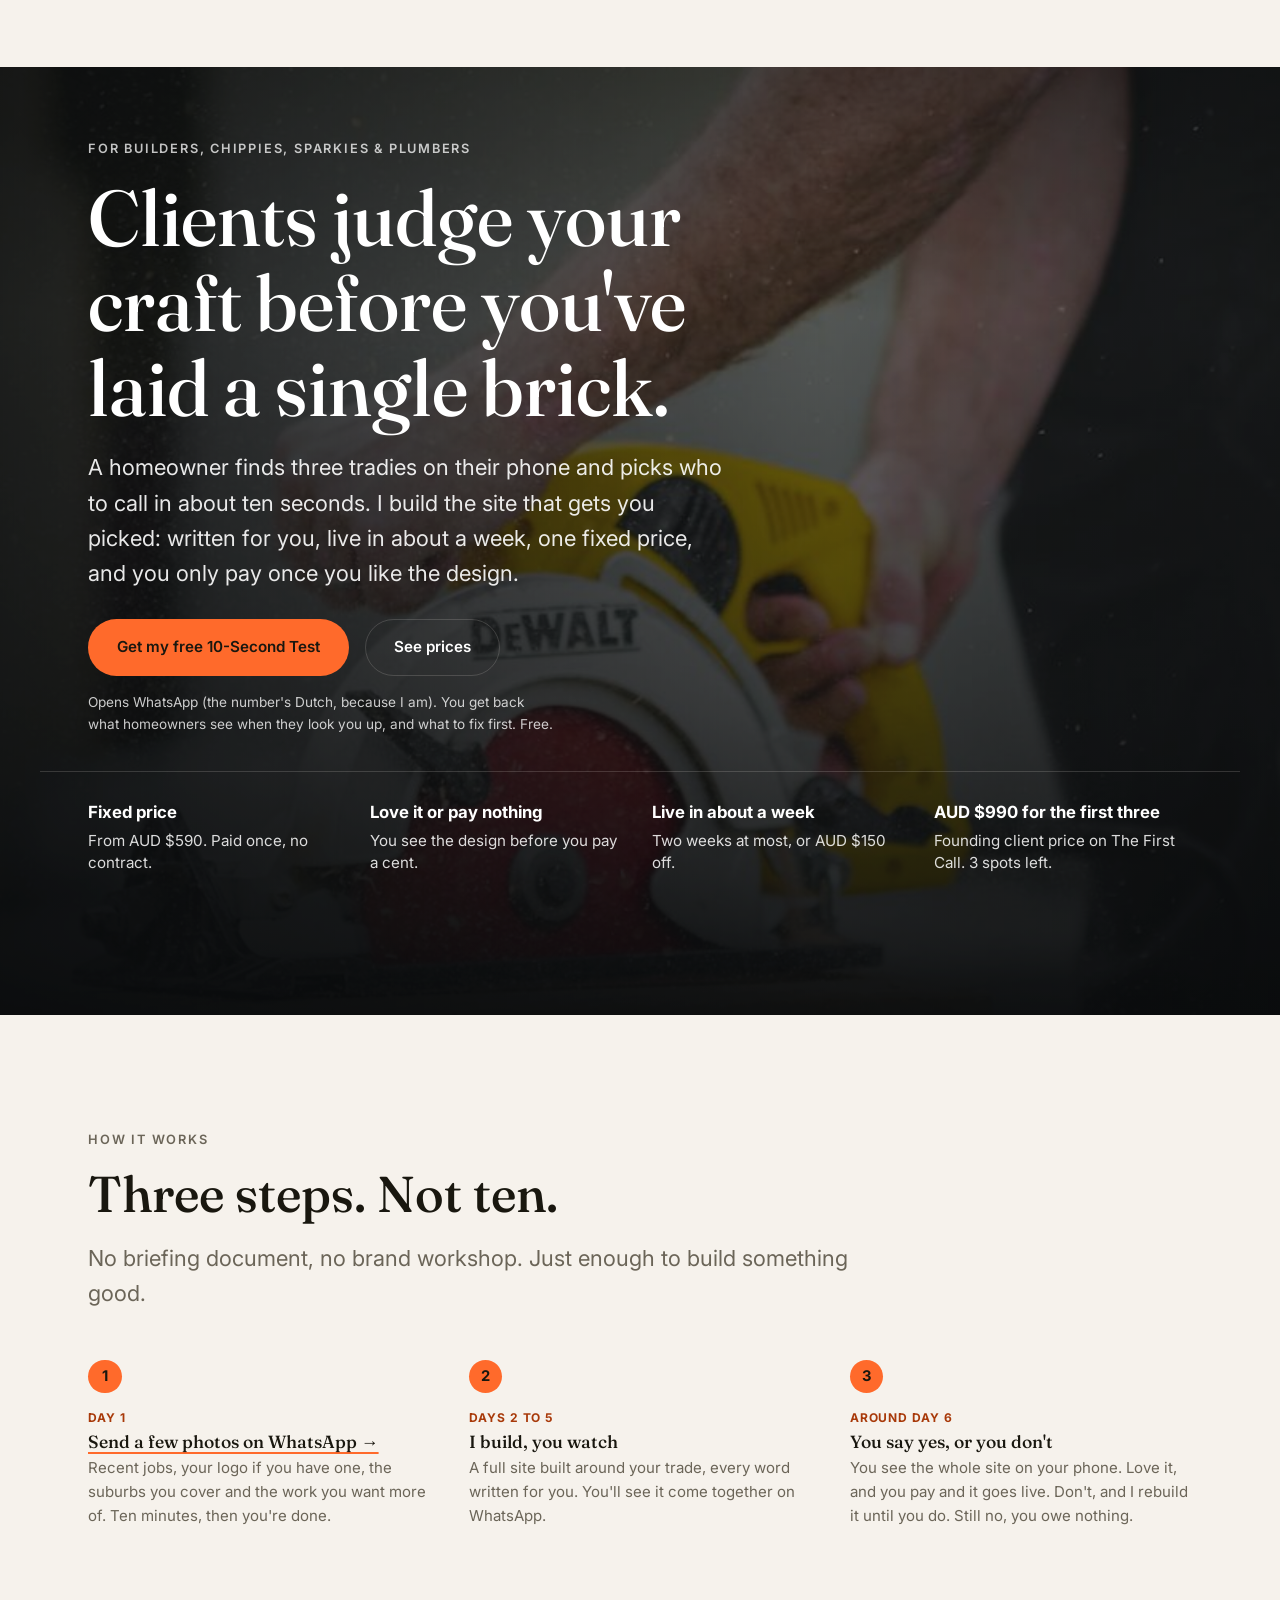
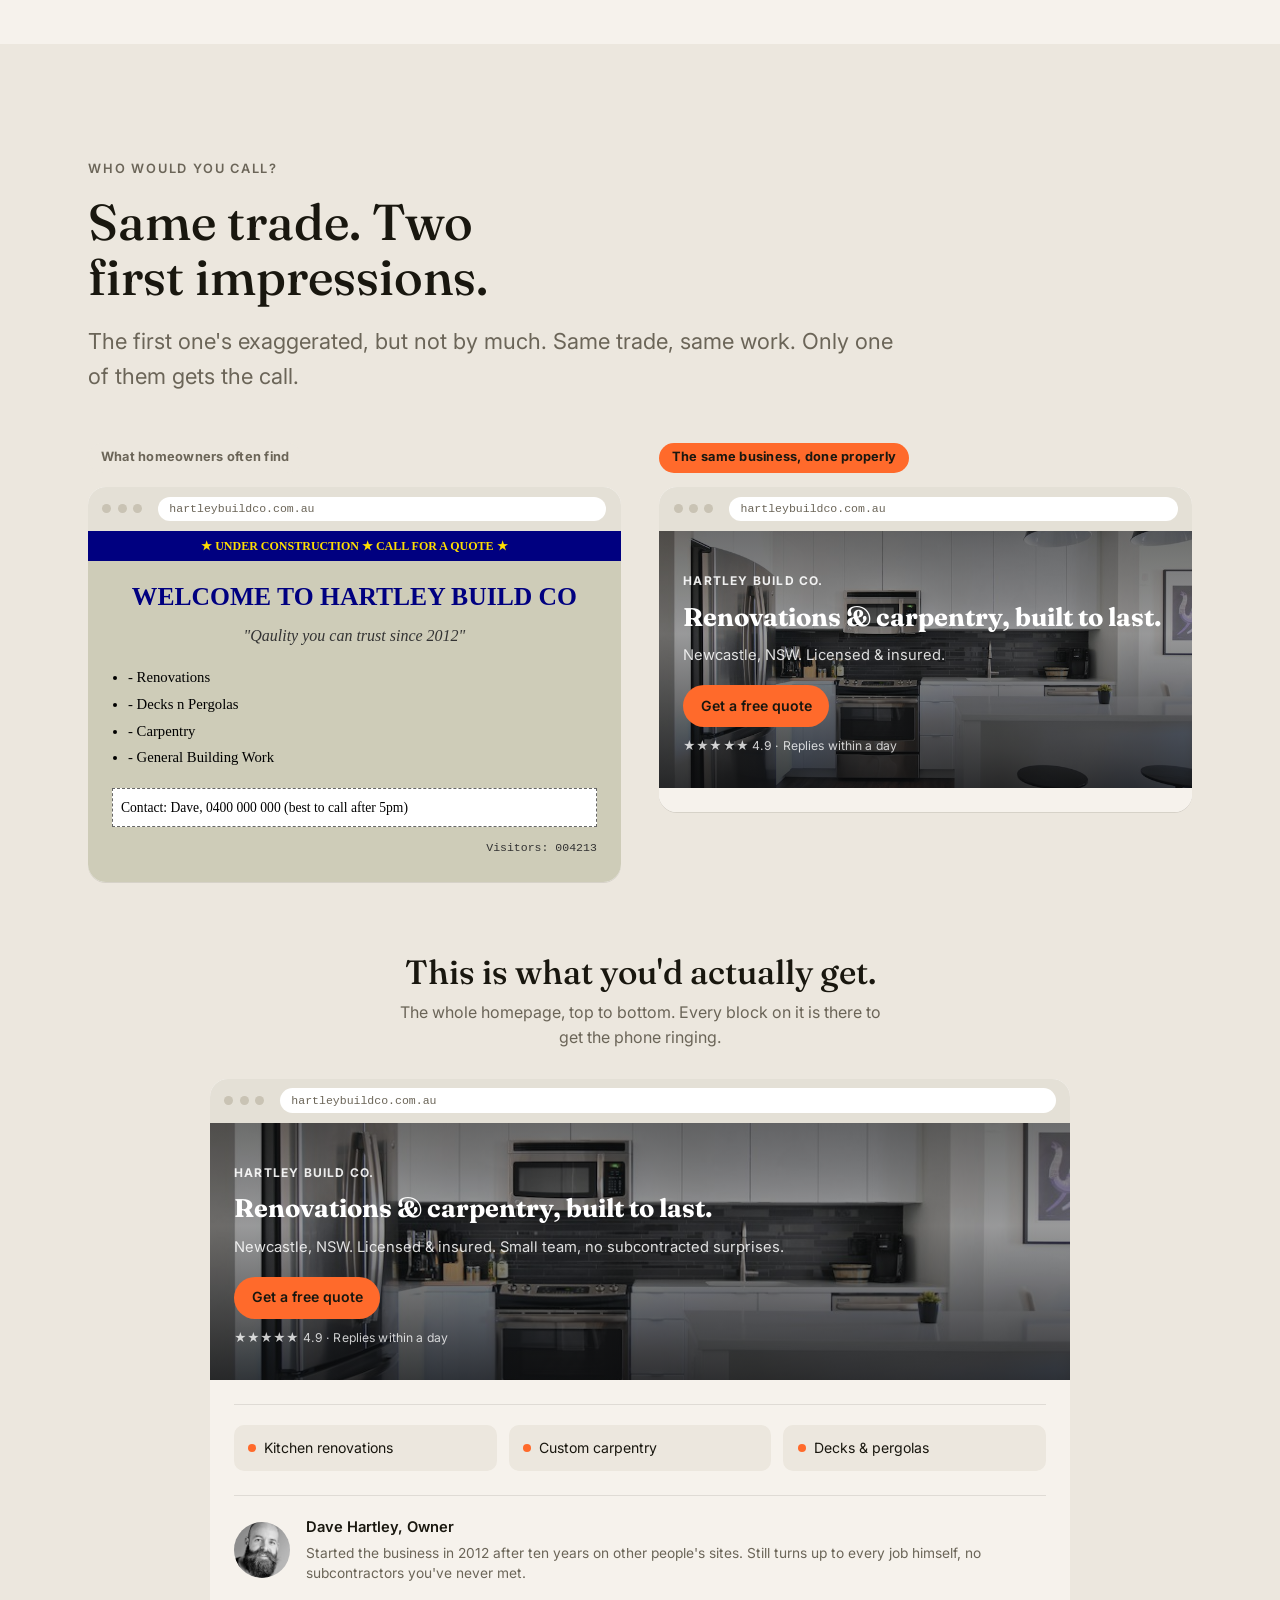
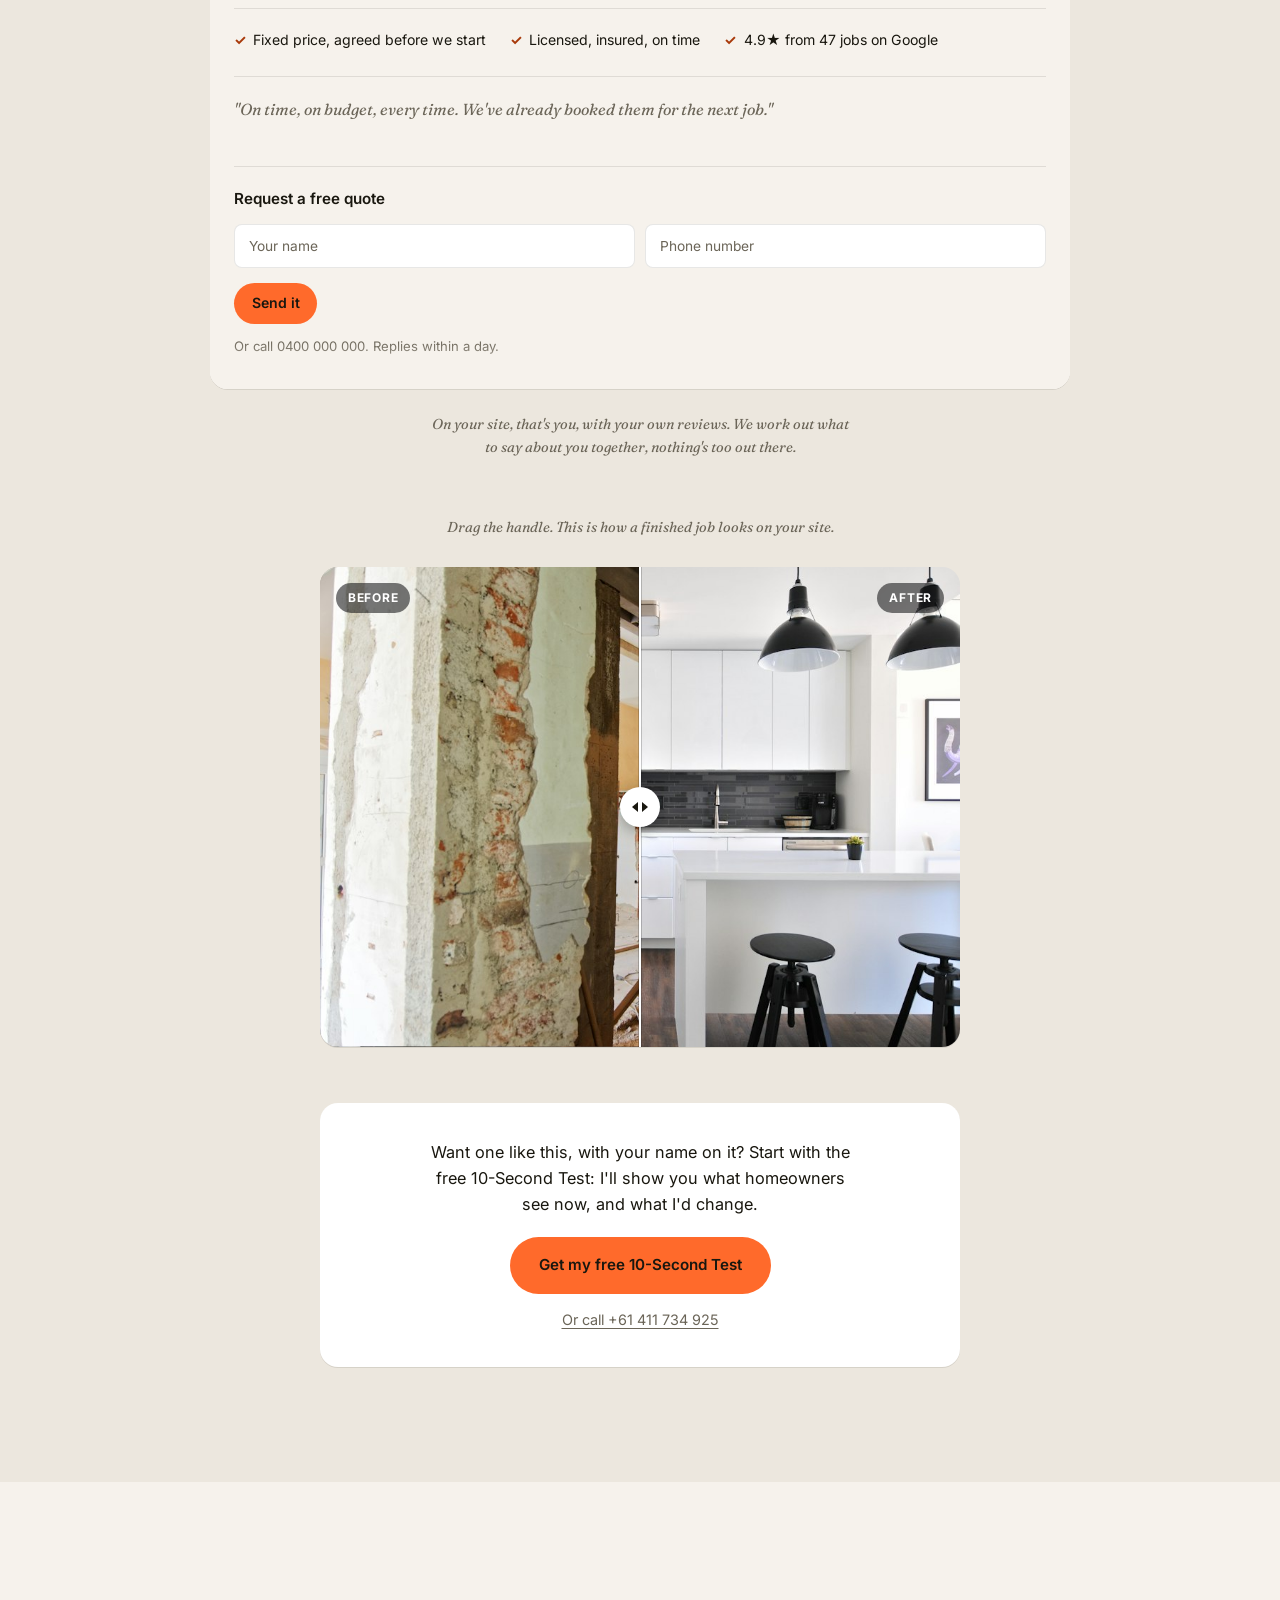
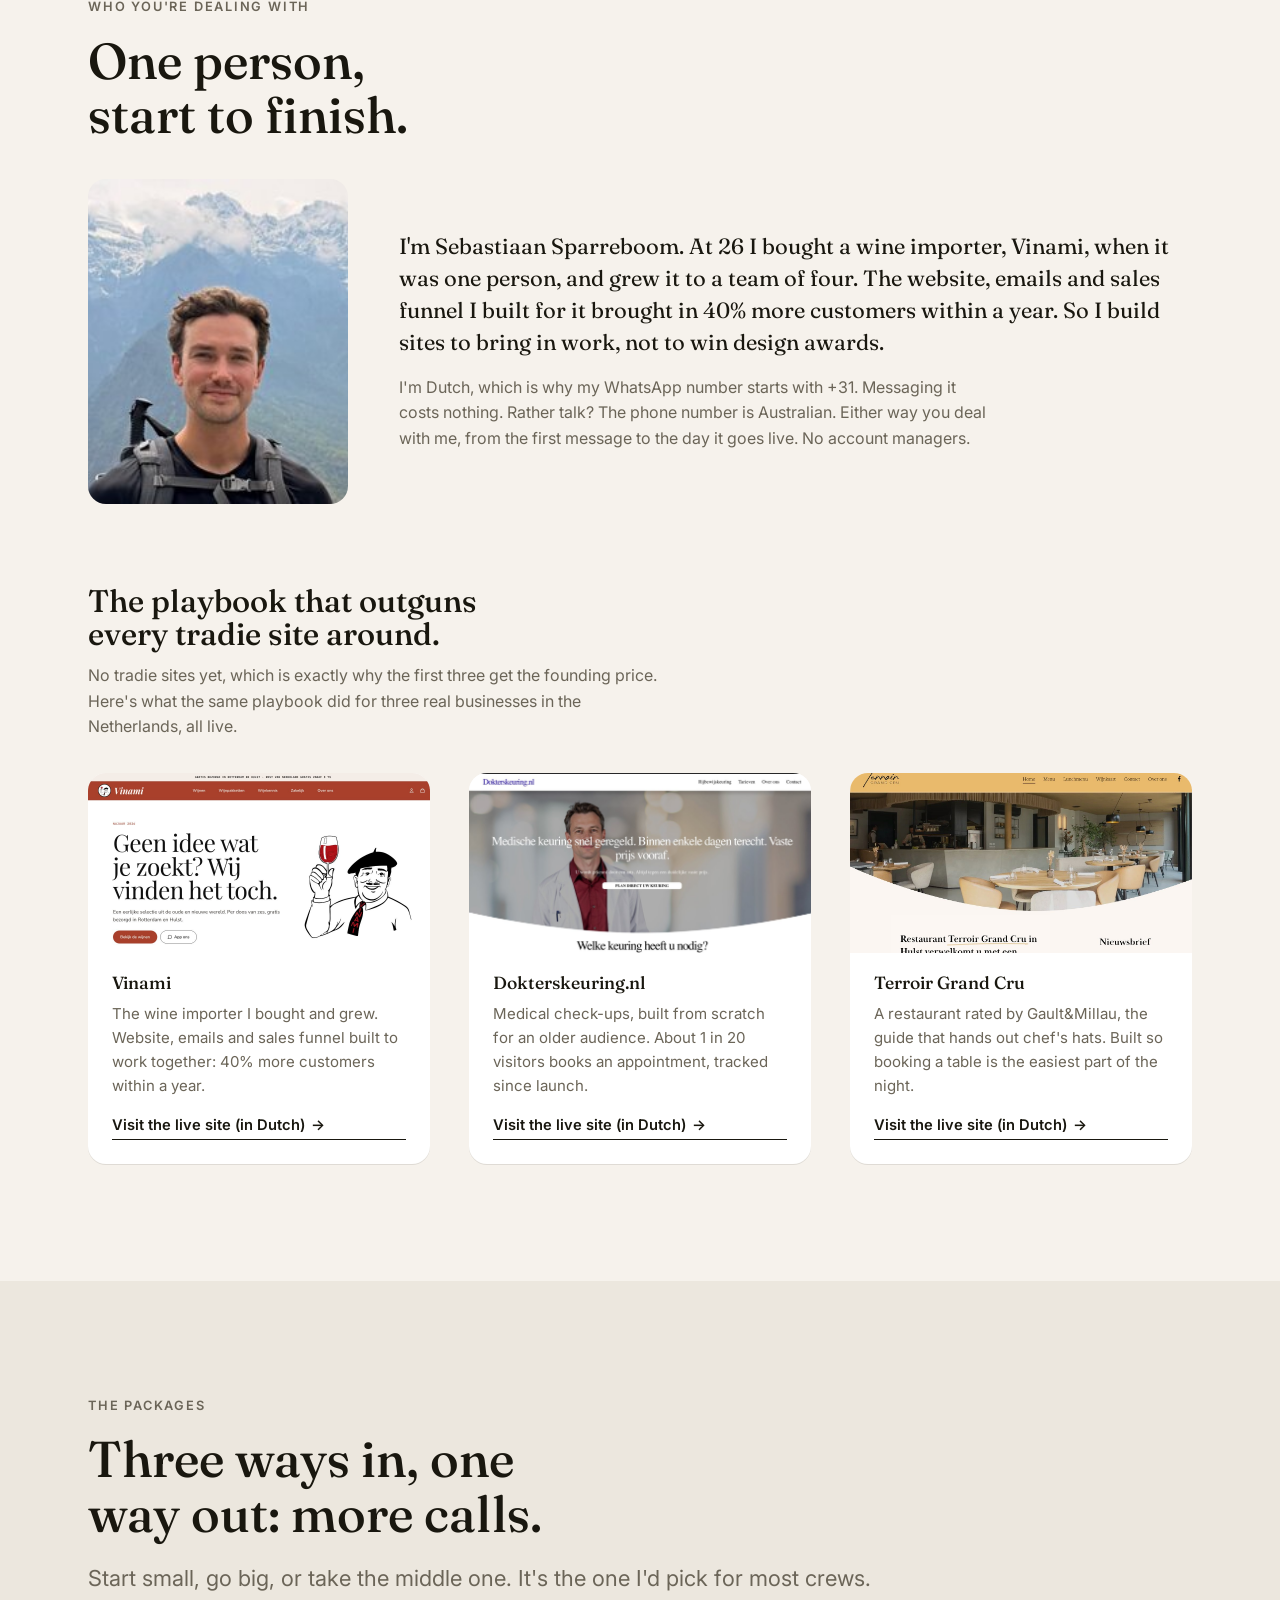
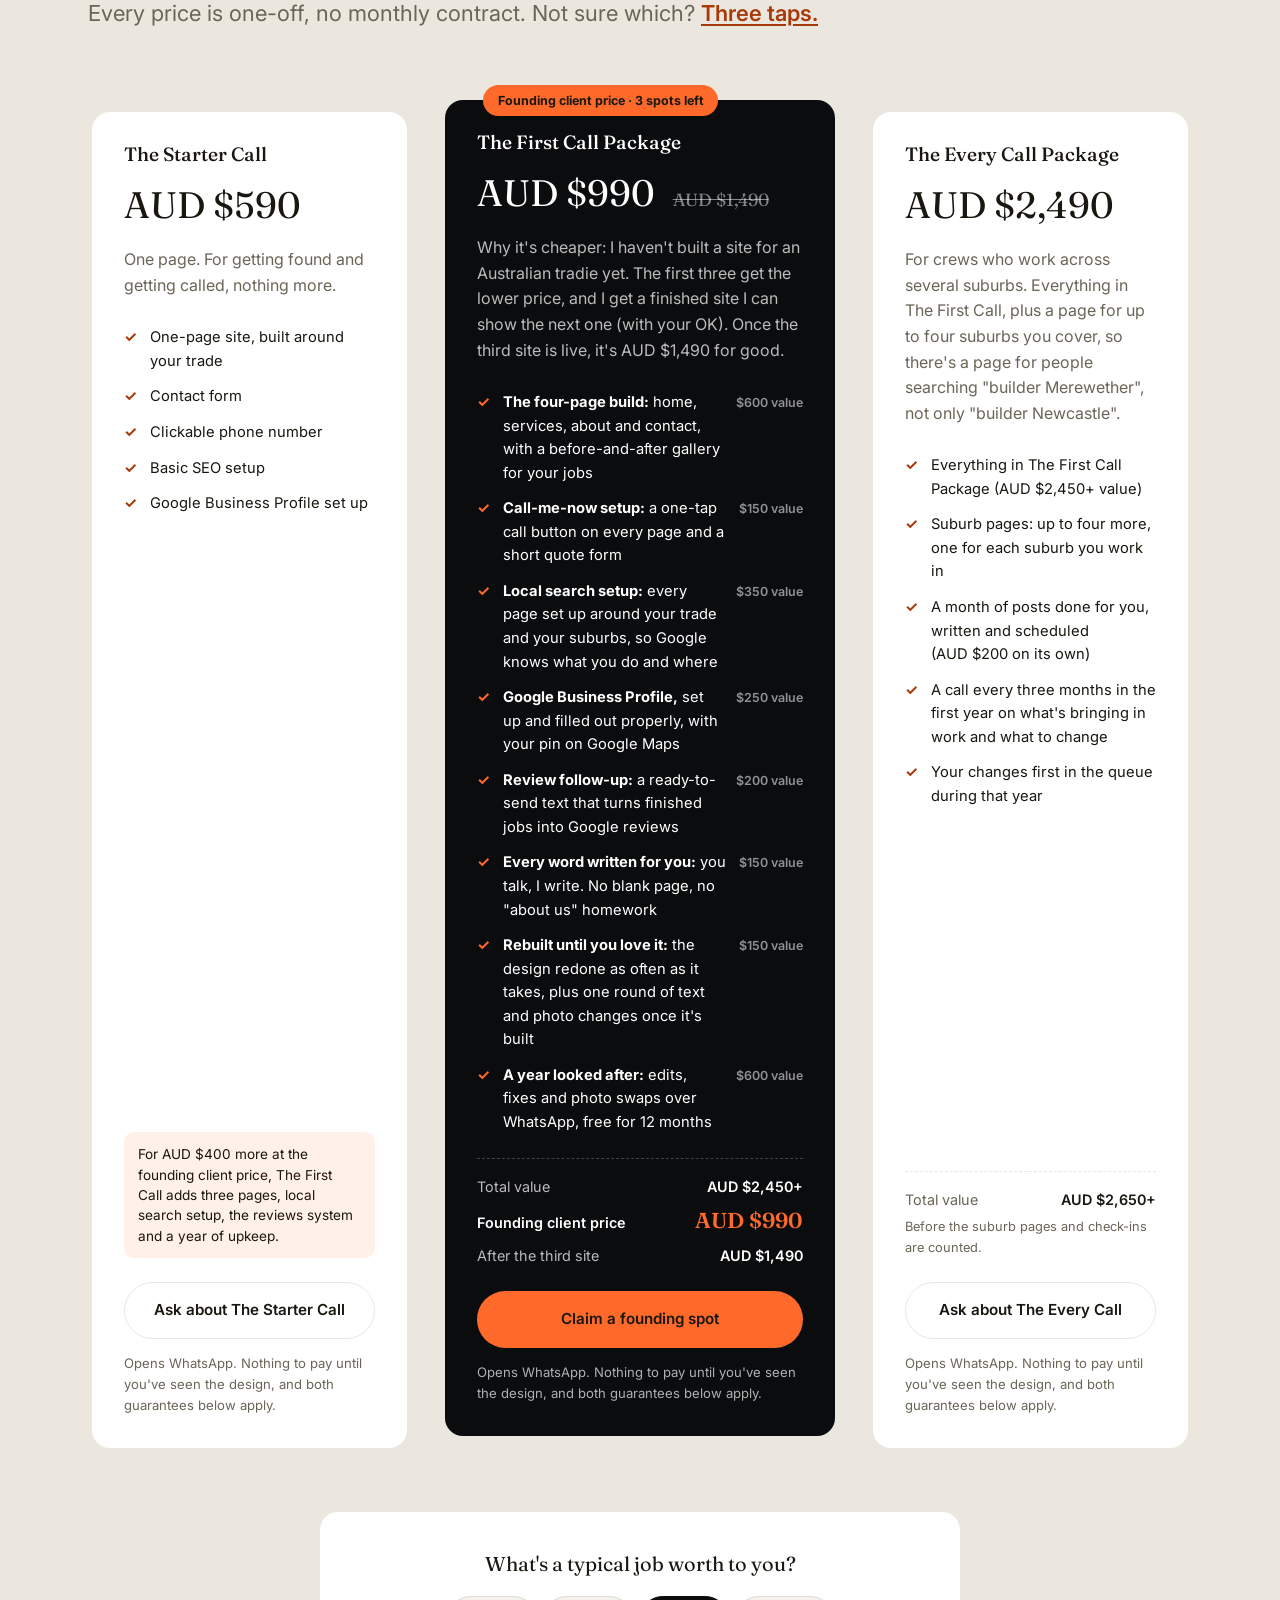
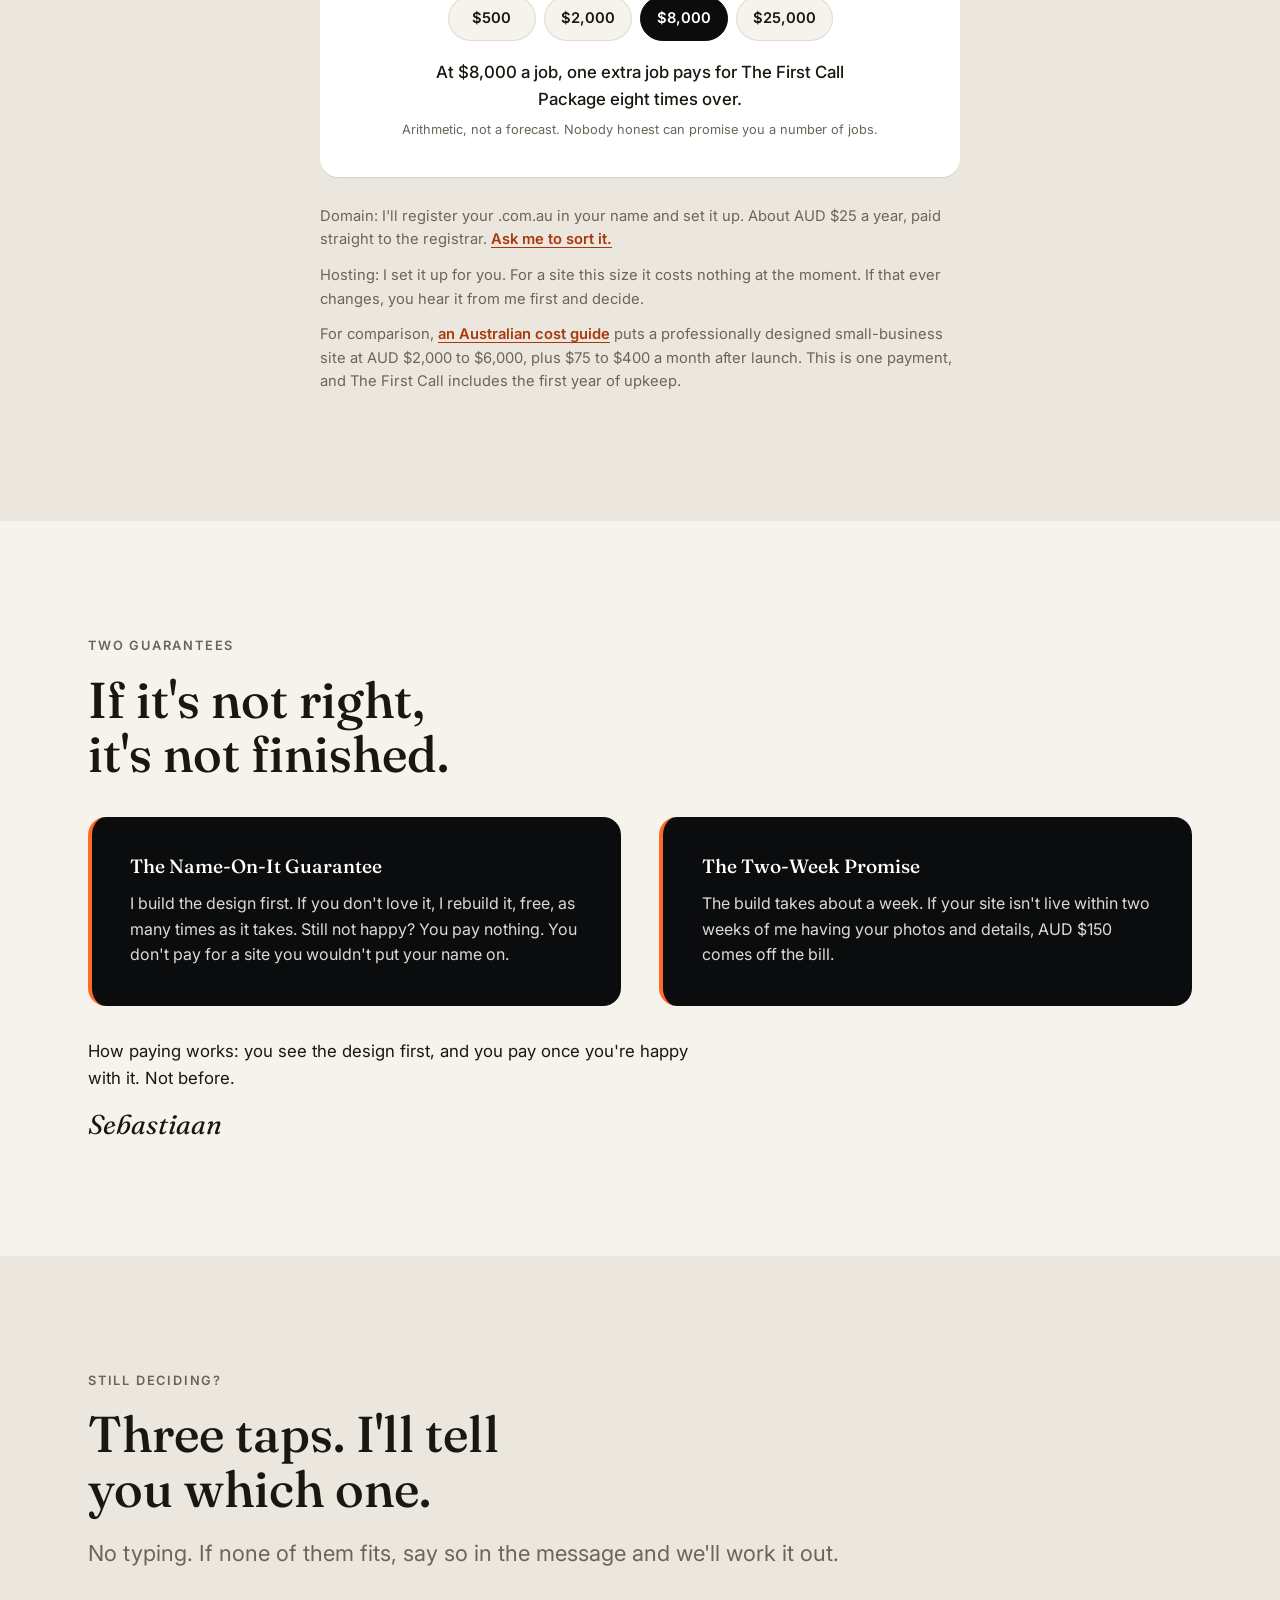
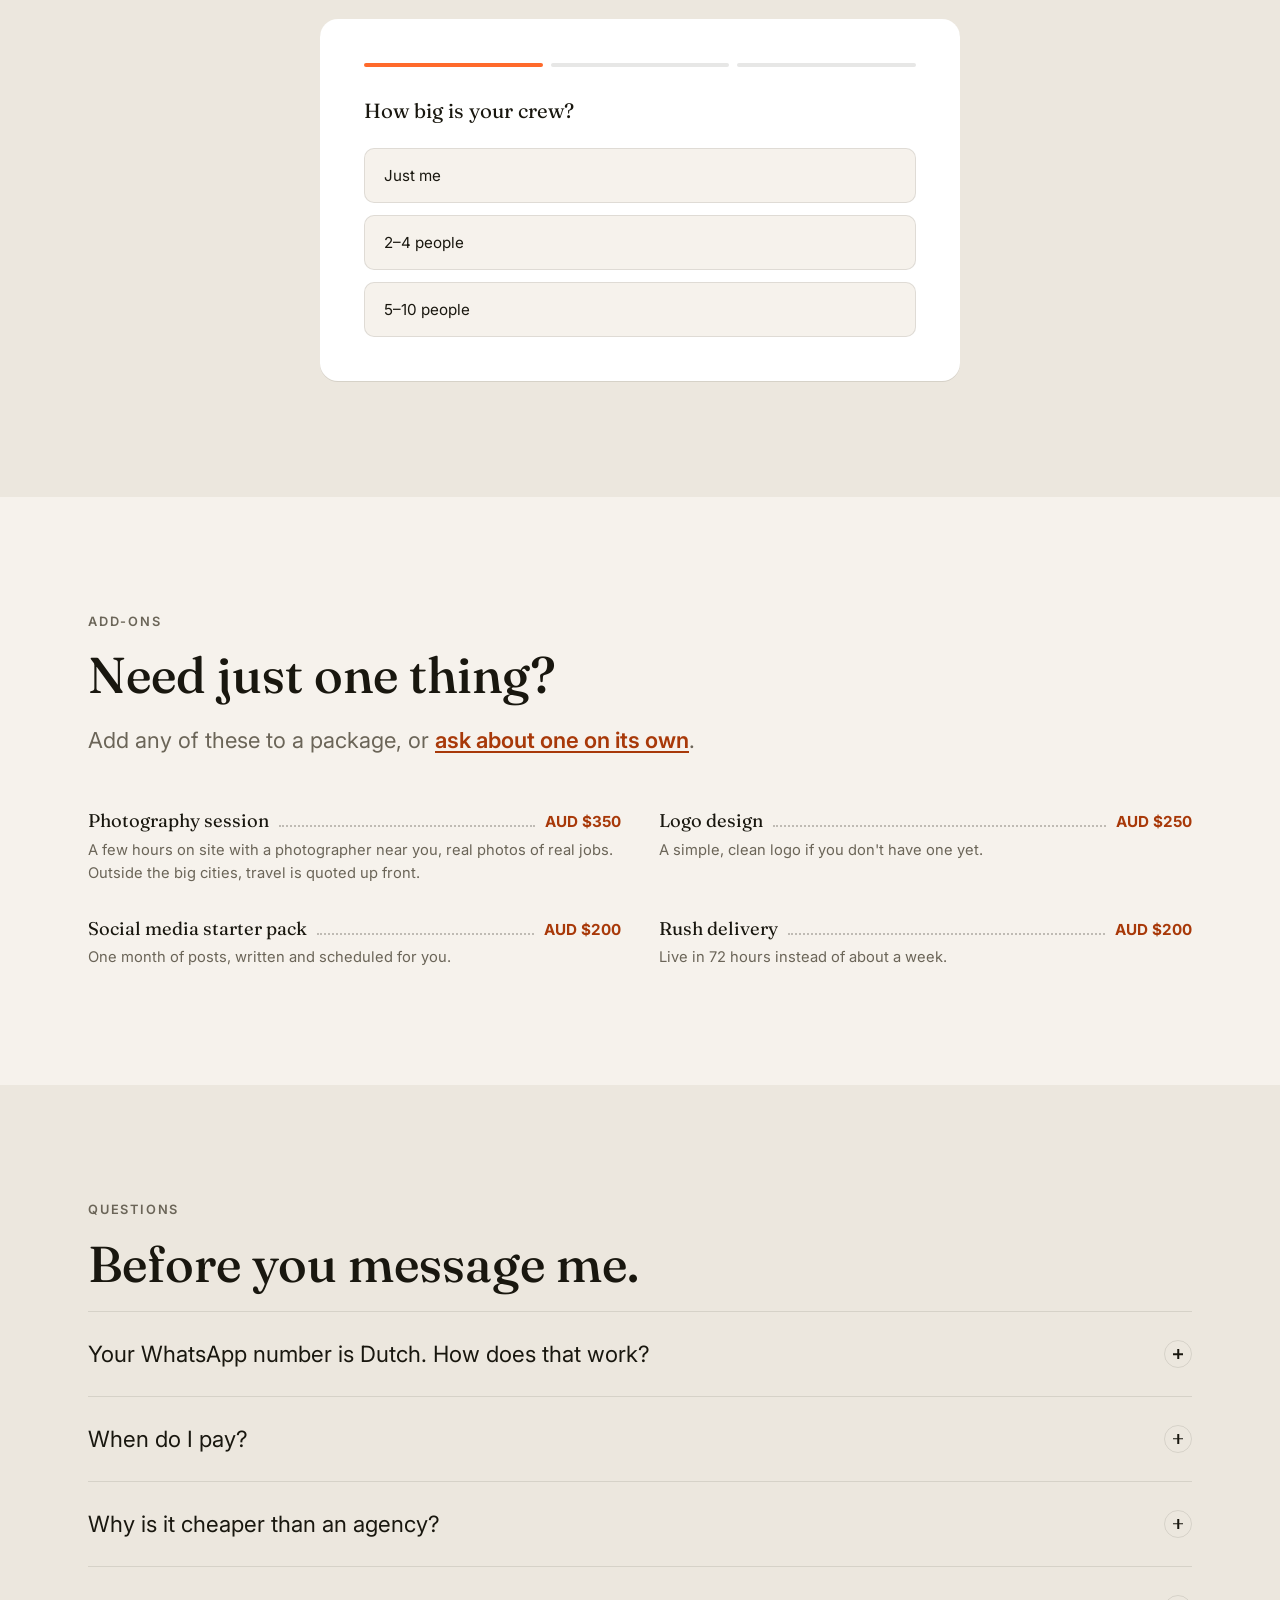
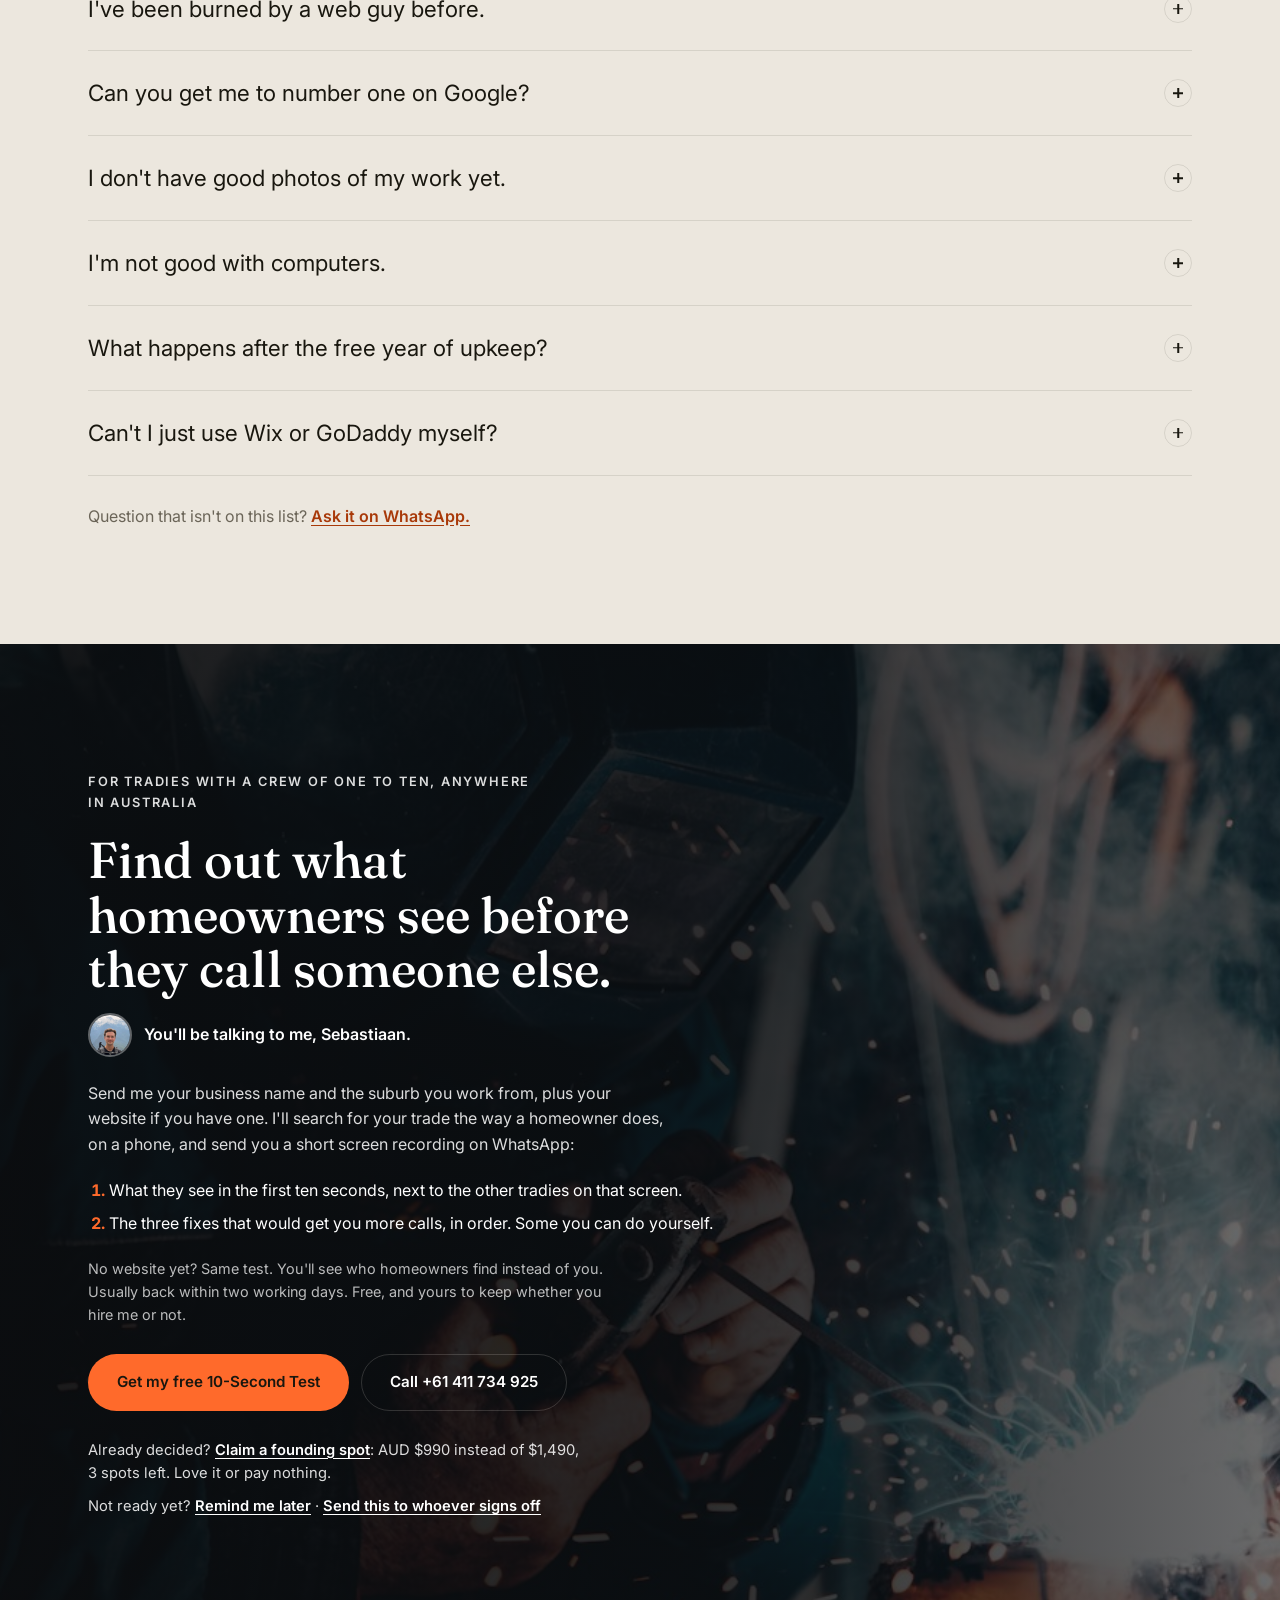
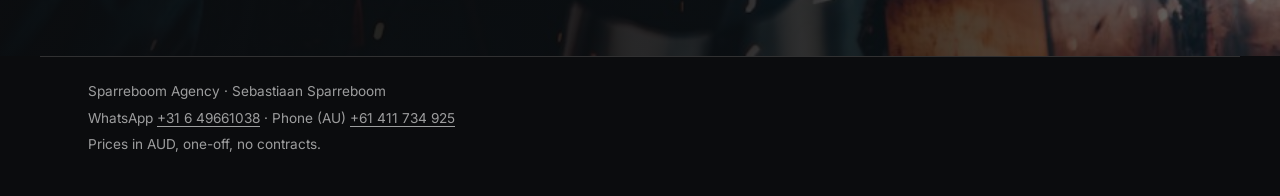
==== commit 1dba5691: "Give the mobile hero trust bar more room Space between the WhatsApp note and the trust bar, checkmar" ====
--- a/tradies.html
+++ b/tradies.html
@@ -93,7 +93,7 @@
       <ol class="steps steps--row reveal">
         <li>
           <span class="steps__day">Day 1</span>
-          <h3><a href="https://wa.me/31649661038" data-wa="start" target="_blank" rel="noopener">Send a few photos on WhatsApp <span aria-hidden="true">→</span></a></h3>
+          <h3><a href="https://wa.me/31649661038" data-wa="start" target="_blank" rel="noopener">Send a few photos on <span class="nowrap">WhatsApp <span aria-hidden="true">→</span></span></a></h3>
           <p>Recent jobs, your logo if you have one, the suburbs you cover and the work you want more of. Ten minutes, then you're done.</p>
         </li>
         <li>
--- a/css/styles.css
+++ b/css/styles.css
@@ -1519,6 +1519,7 @@
   color: rgba(255, 255, 255, 0.78);
 }
 .hero__trust-desc { display: block; }
+.tradie-hero > .hero__trust { margin-top: 2.25rem; }
 
 /* Steps in a row */
 .steps__day {
@@ -1939,8 +1940,24 @@
   .tradie-hero { padding-top: 2rem; }
   .tradie-hero__title { font-size: 2.15rem; max-width: 13ch; }
   .tradie-hero__sub { font-size: 1.02rem; margin-bottom: 1.5rem; }
-  .hero__micro { margin-bottom: 2rem; }
   .hero__trust-desc { display: none; }
+  .tradie-hero { padding-bottom: 2.25rem; }
+  .tradie-hero > .hero__trust { gap: 1rem 1.25rem; padding-top: 1.5rem; padding-bottom: 0; }
+  .tradie-hero .hero__trust-title {
+    position: relative;
+    padding-left: 1.4rem;
+    margin: 0;
+    font-size: 0.95rem;
+    line-height: 1.35;
+  }
+  .tradie-hero .hero__trust-title::before {
+    content: "✓";
+    position: absolute;
+    left: 0;
+    top: 0;
+    color: var(--accent);
+    font-weight: 700;
+  }
 
   .tradie-hero ~ .section { padding: 3.5rem 0; }
   .tradie-hero ~ .section .section__intro { margin-bottom: 2rem; }
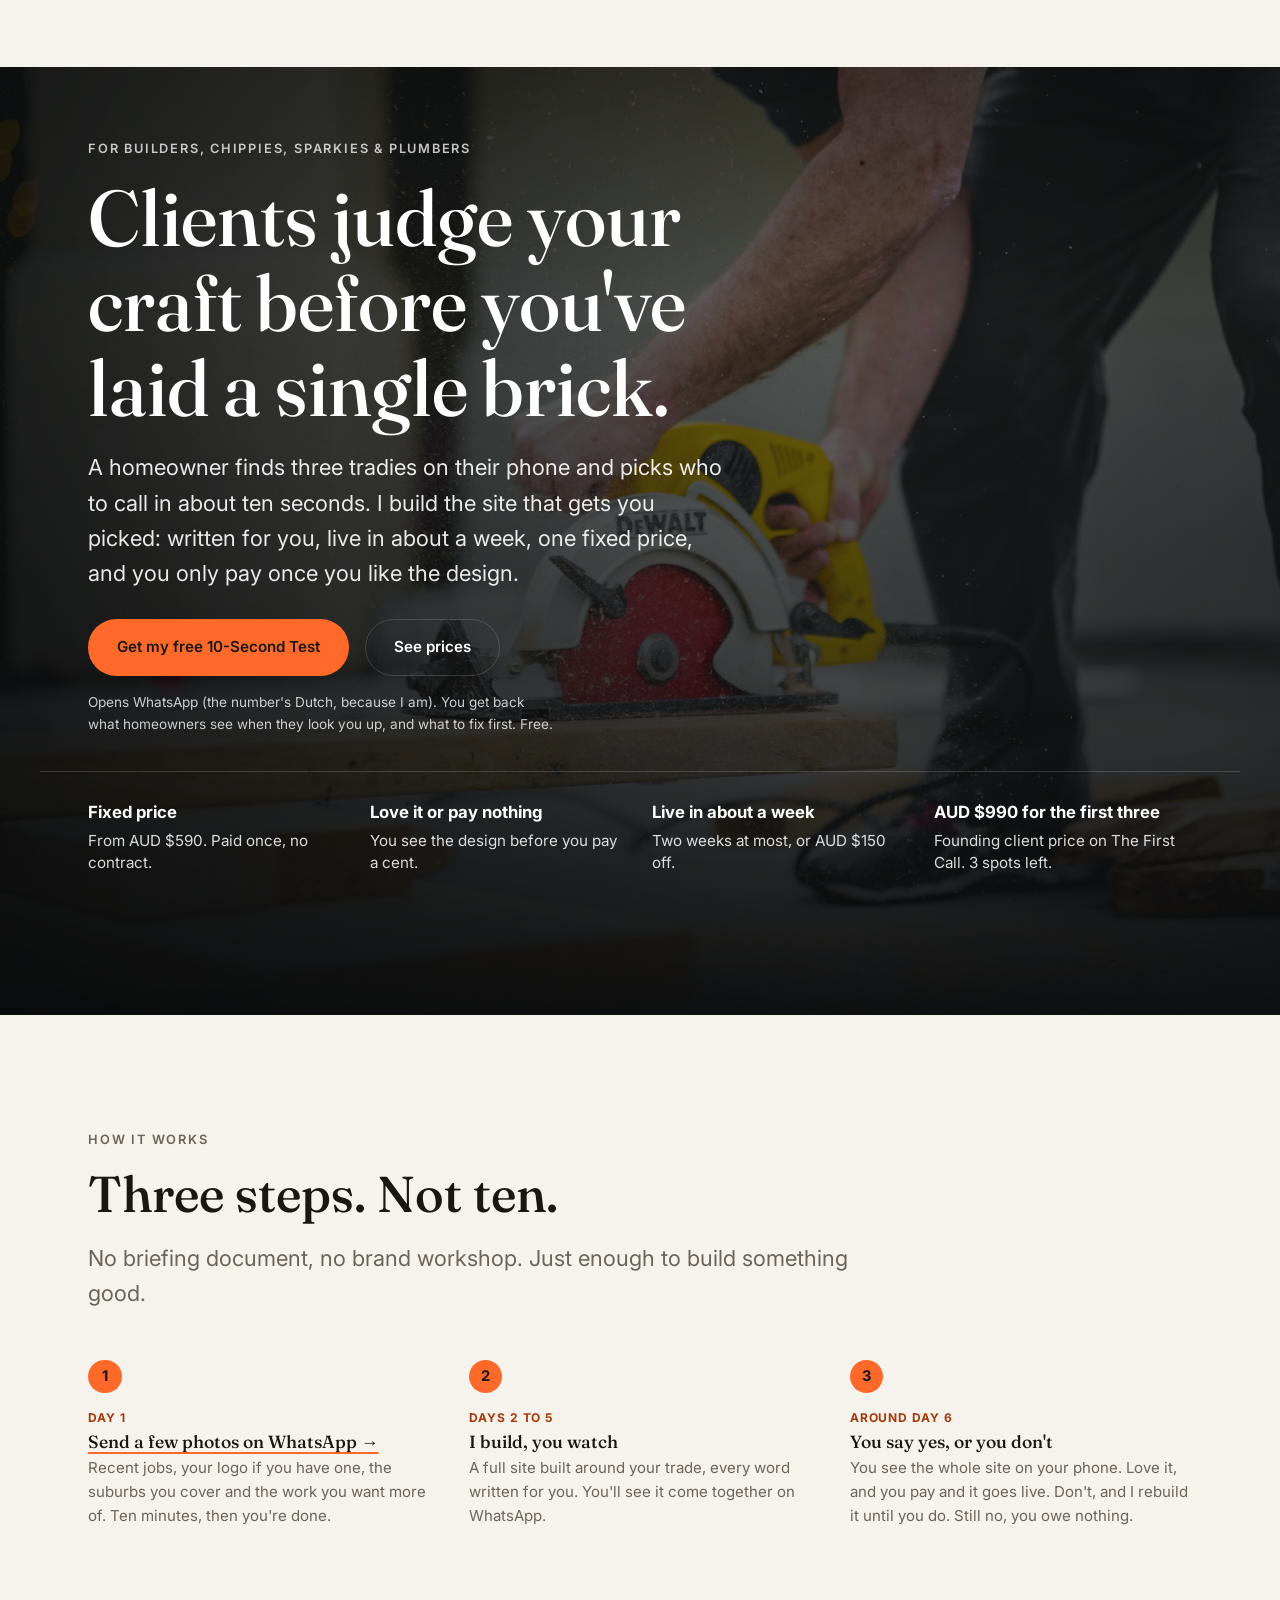
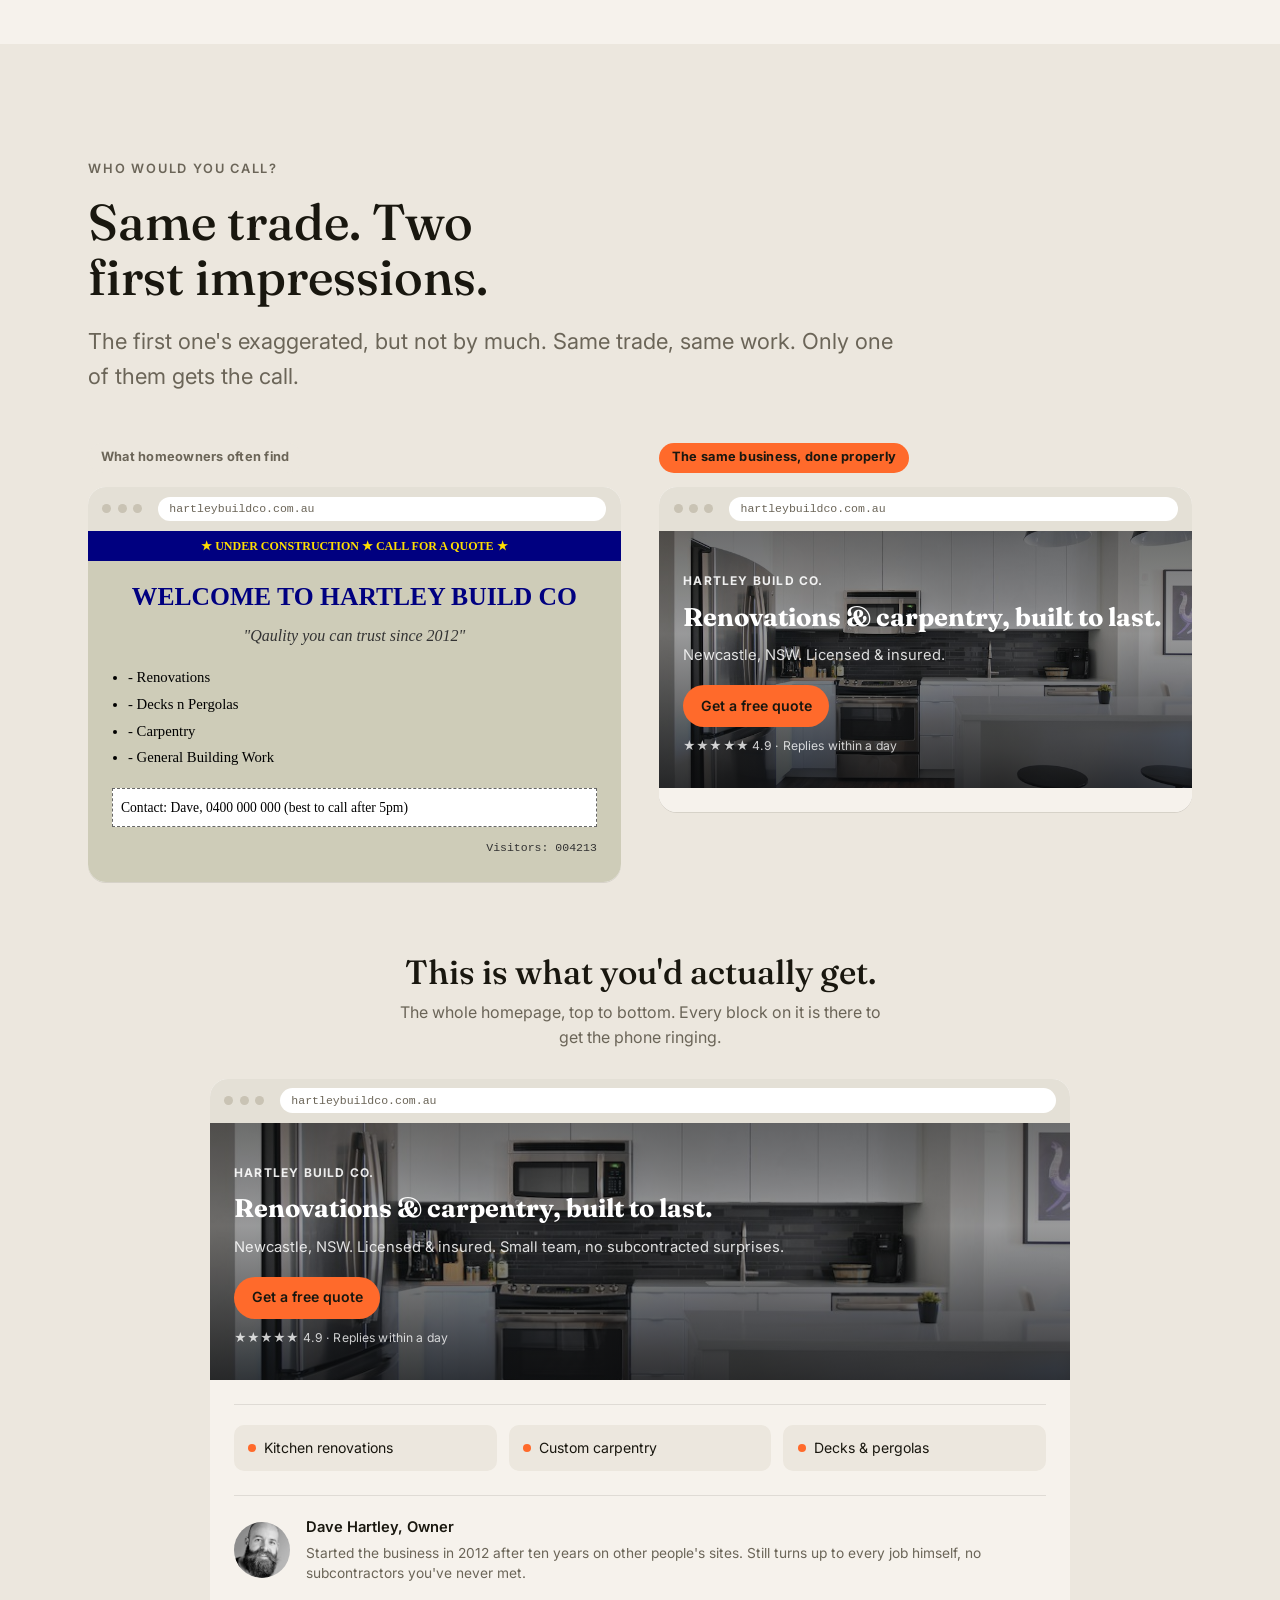
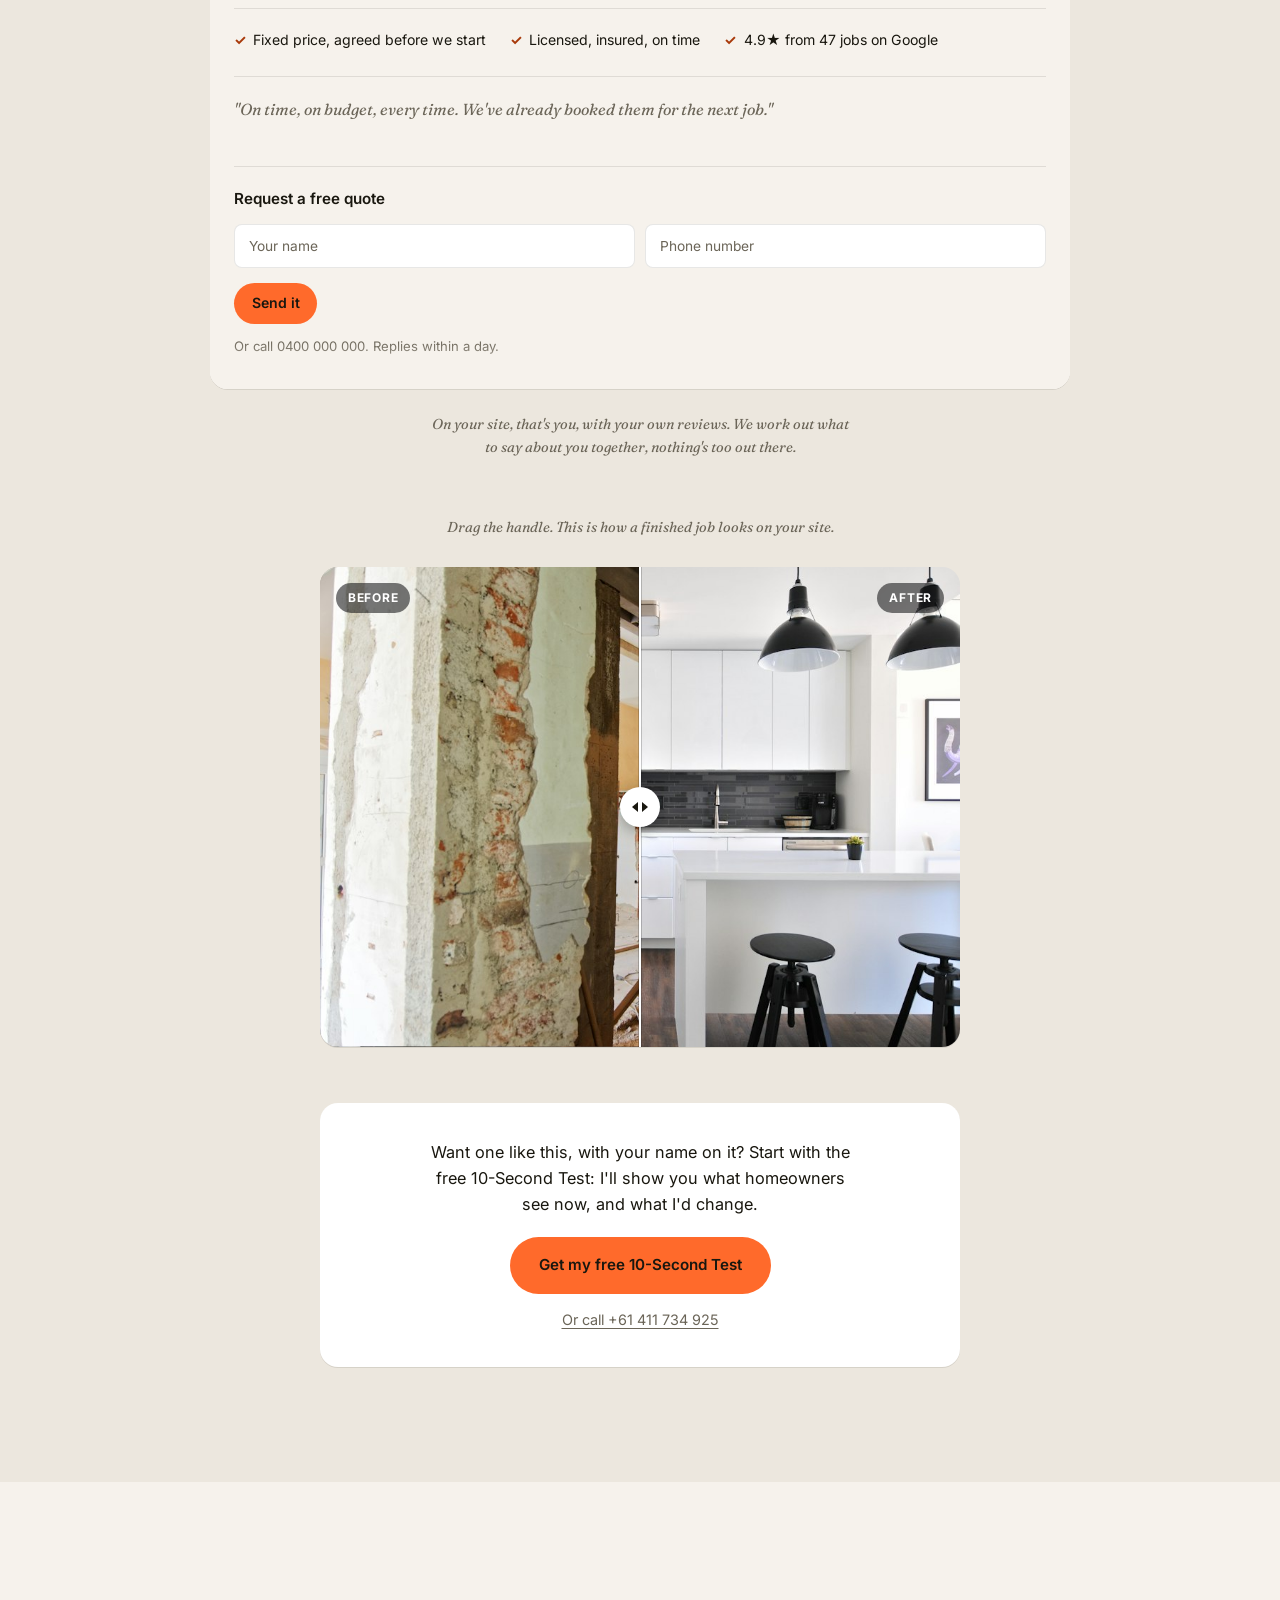
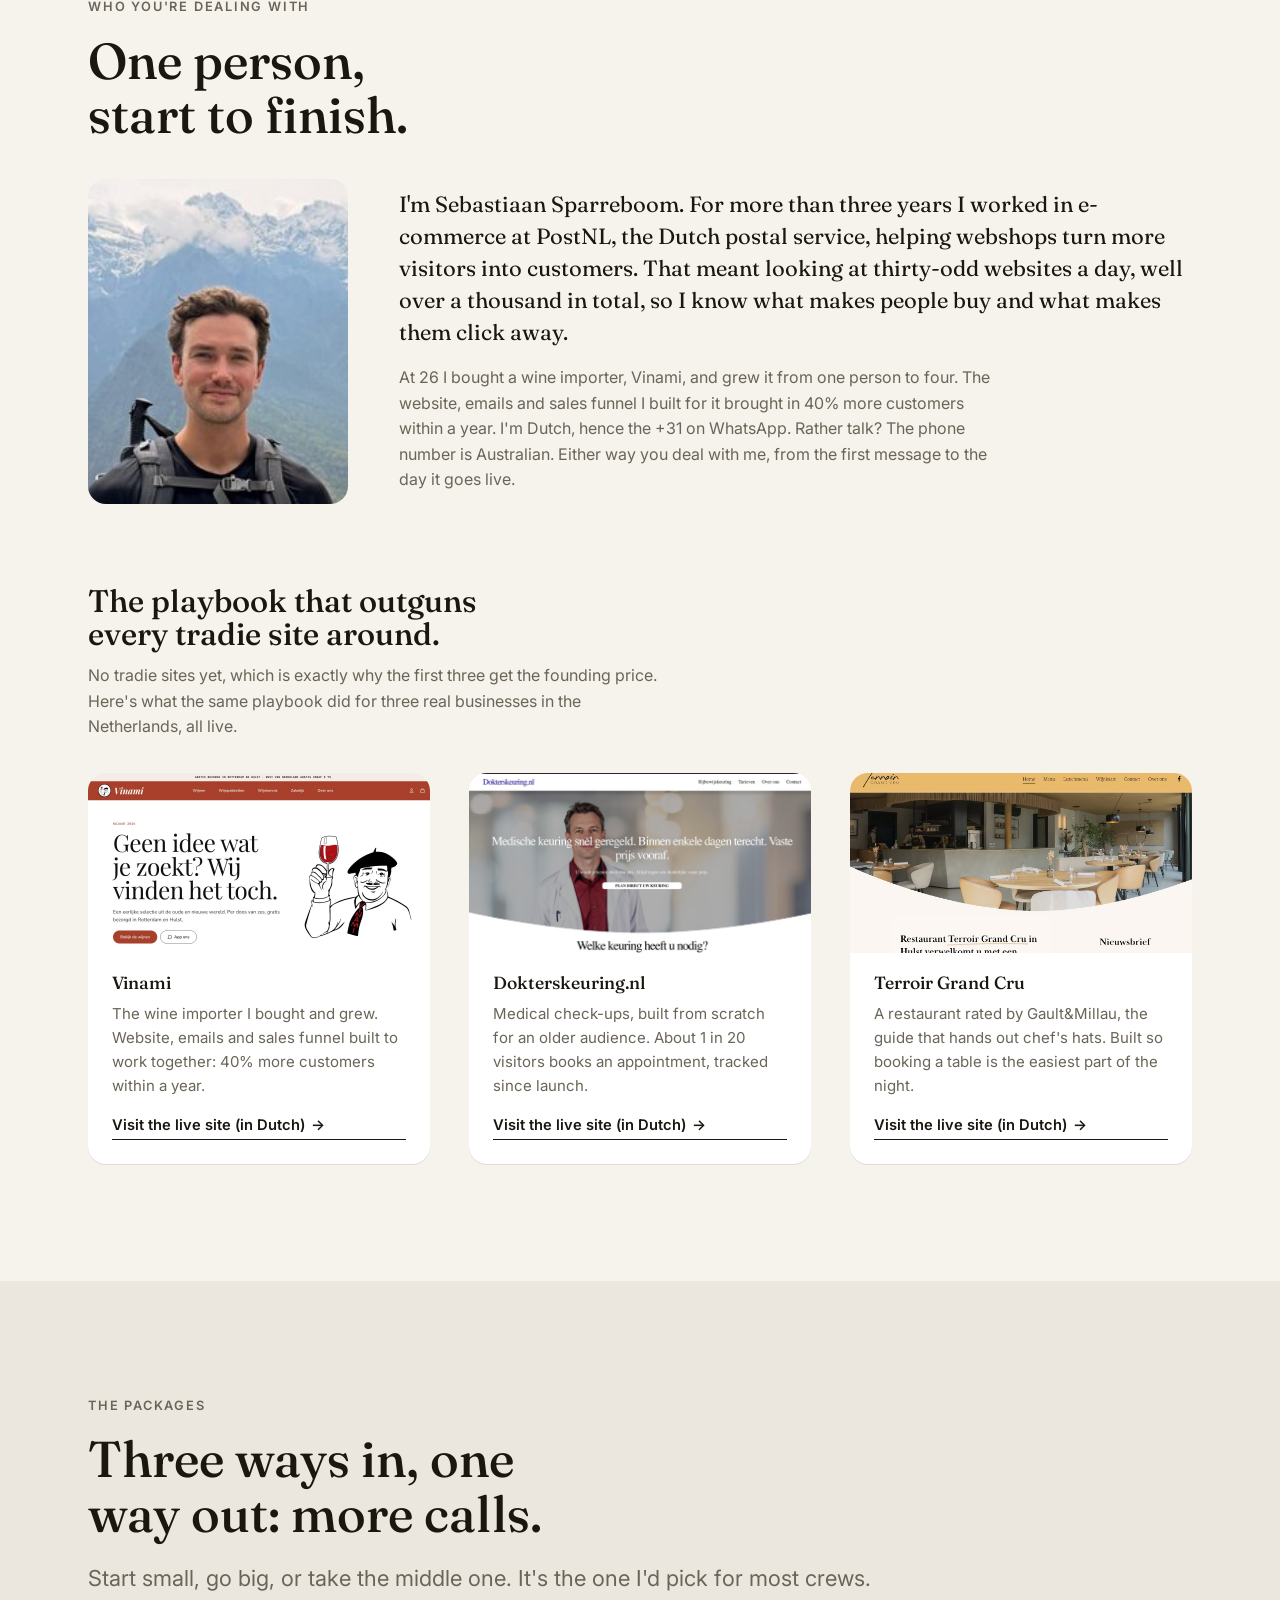
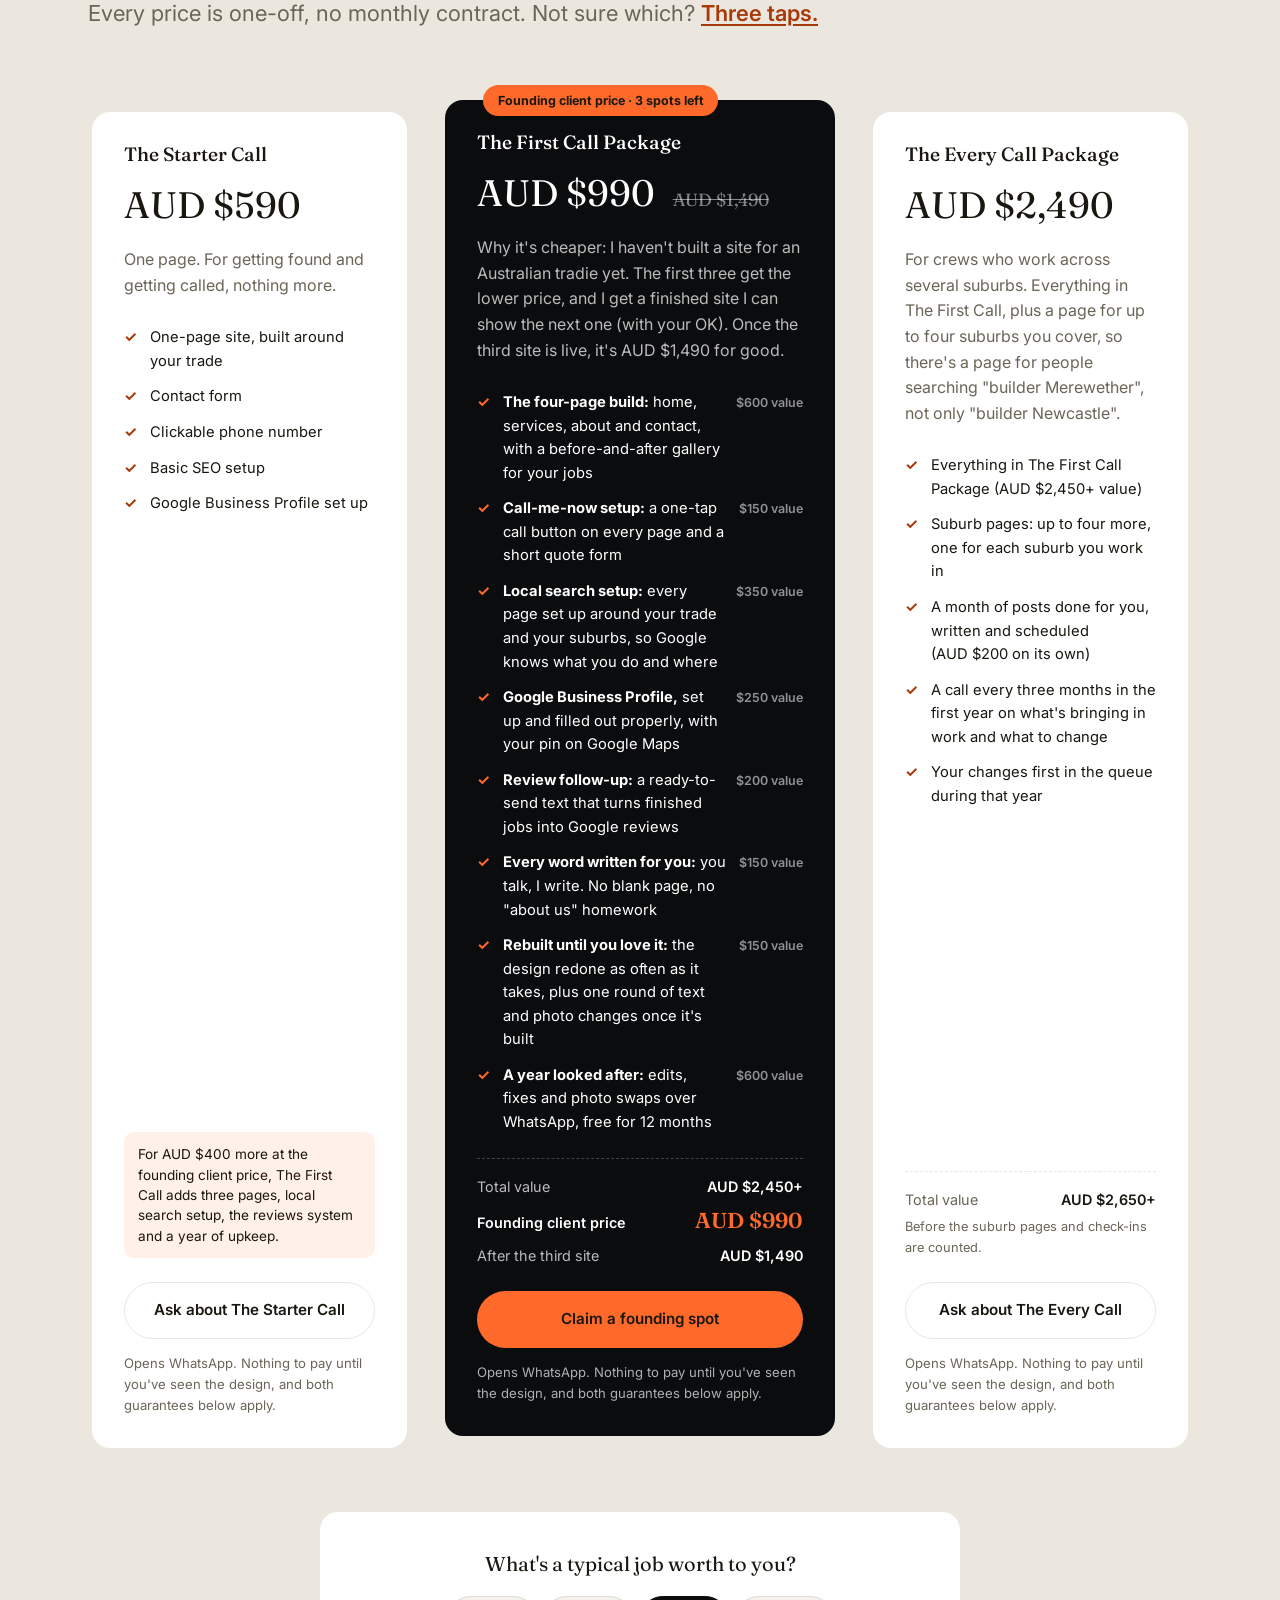
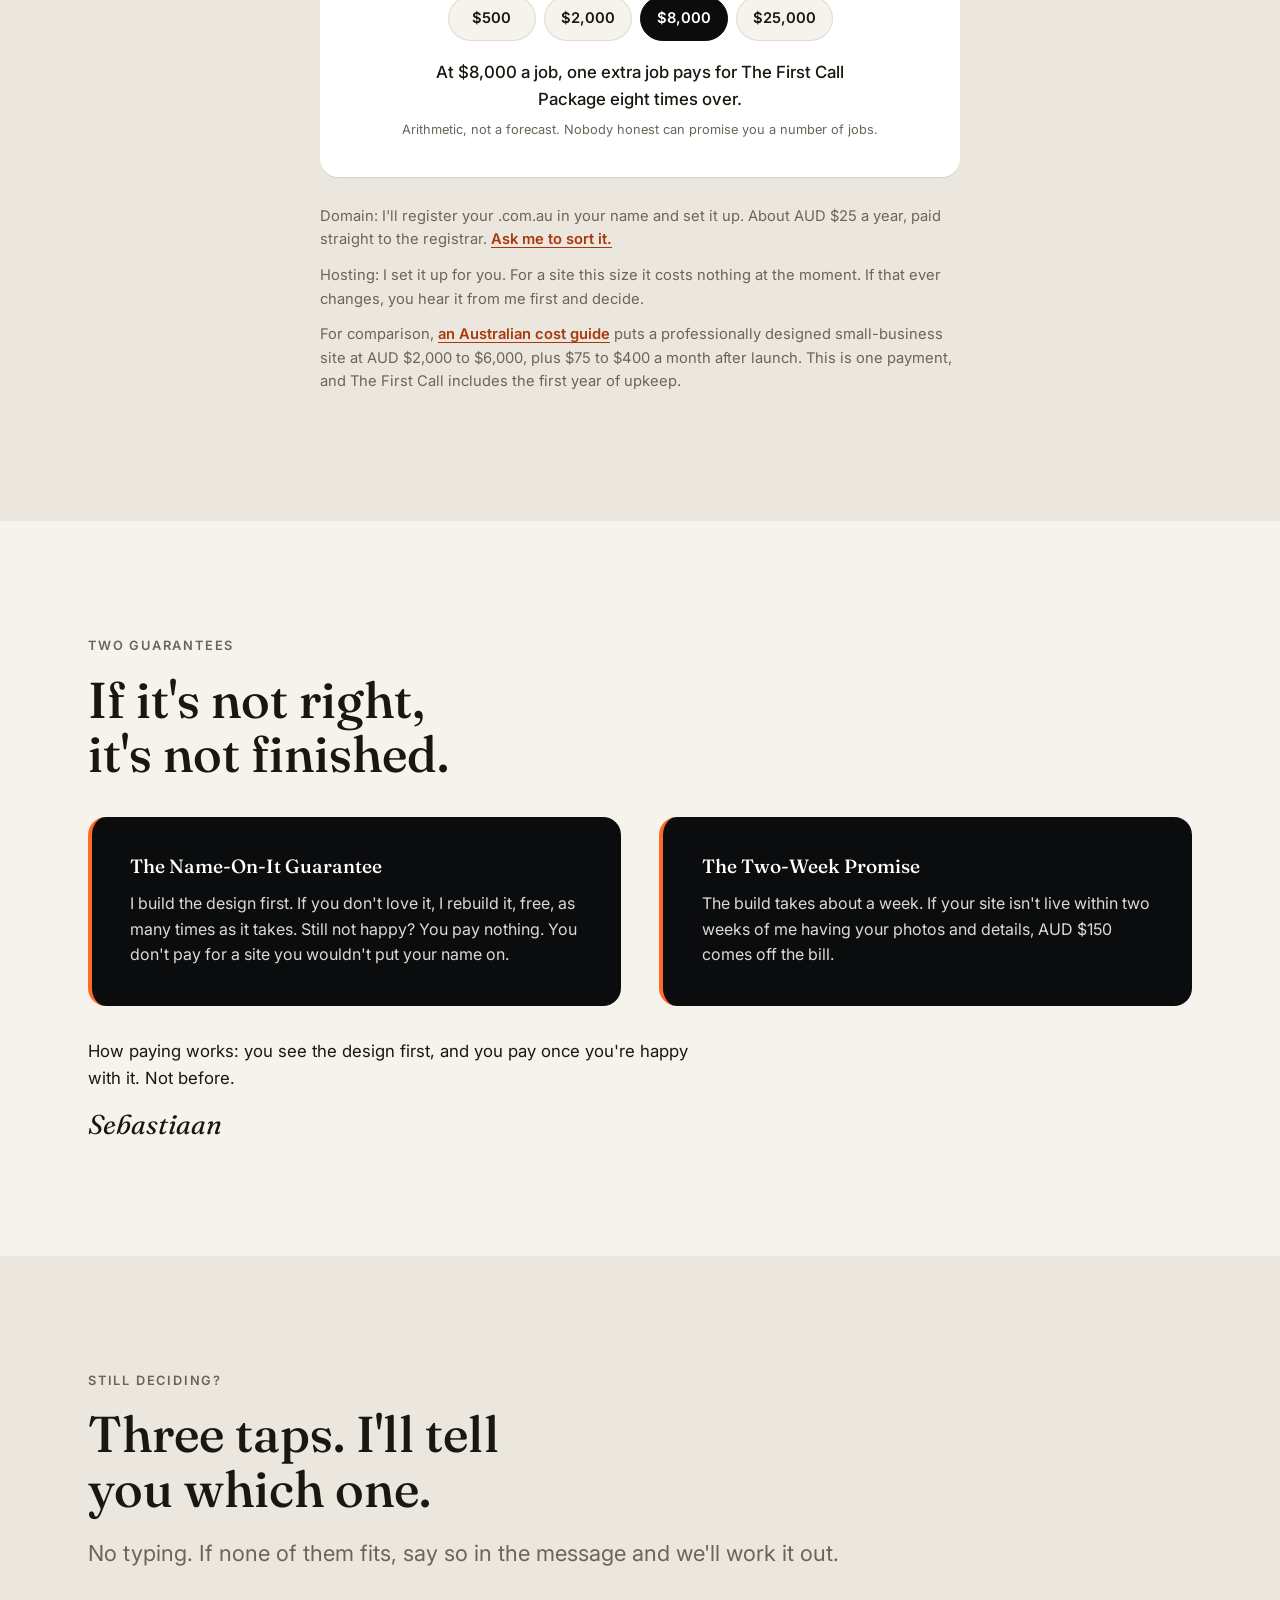
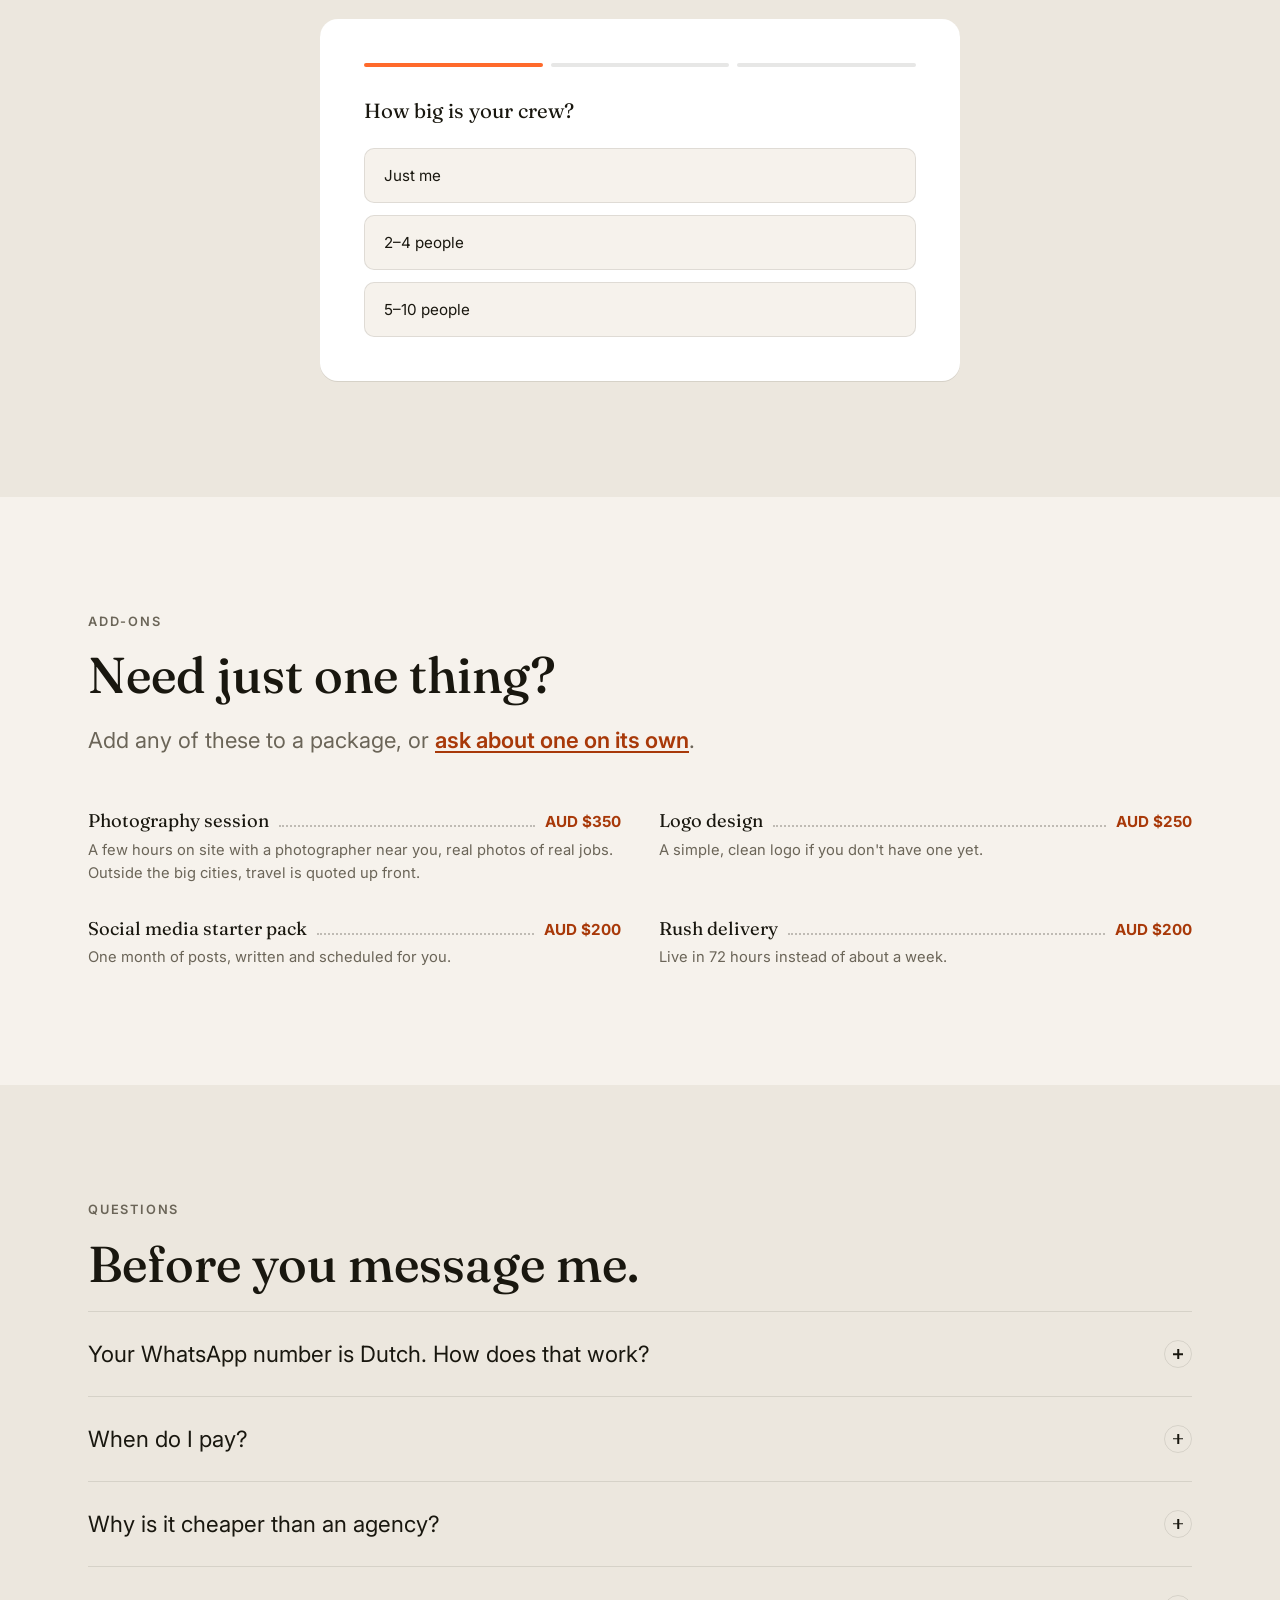
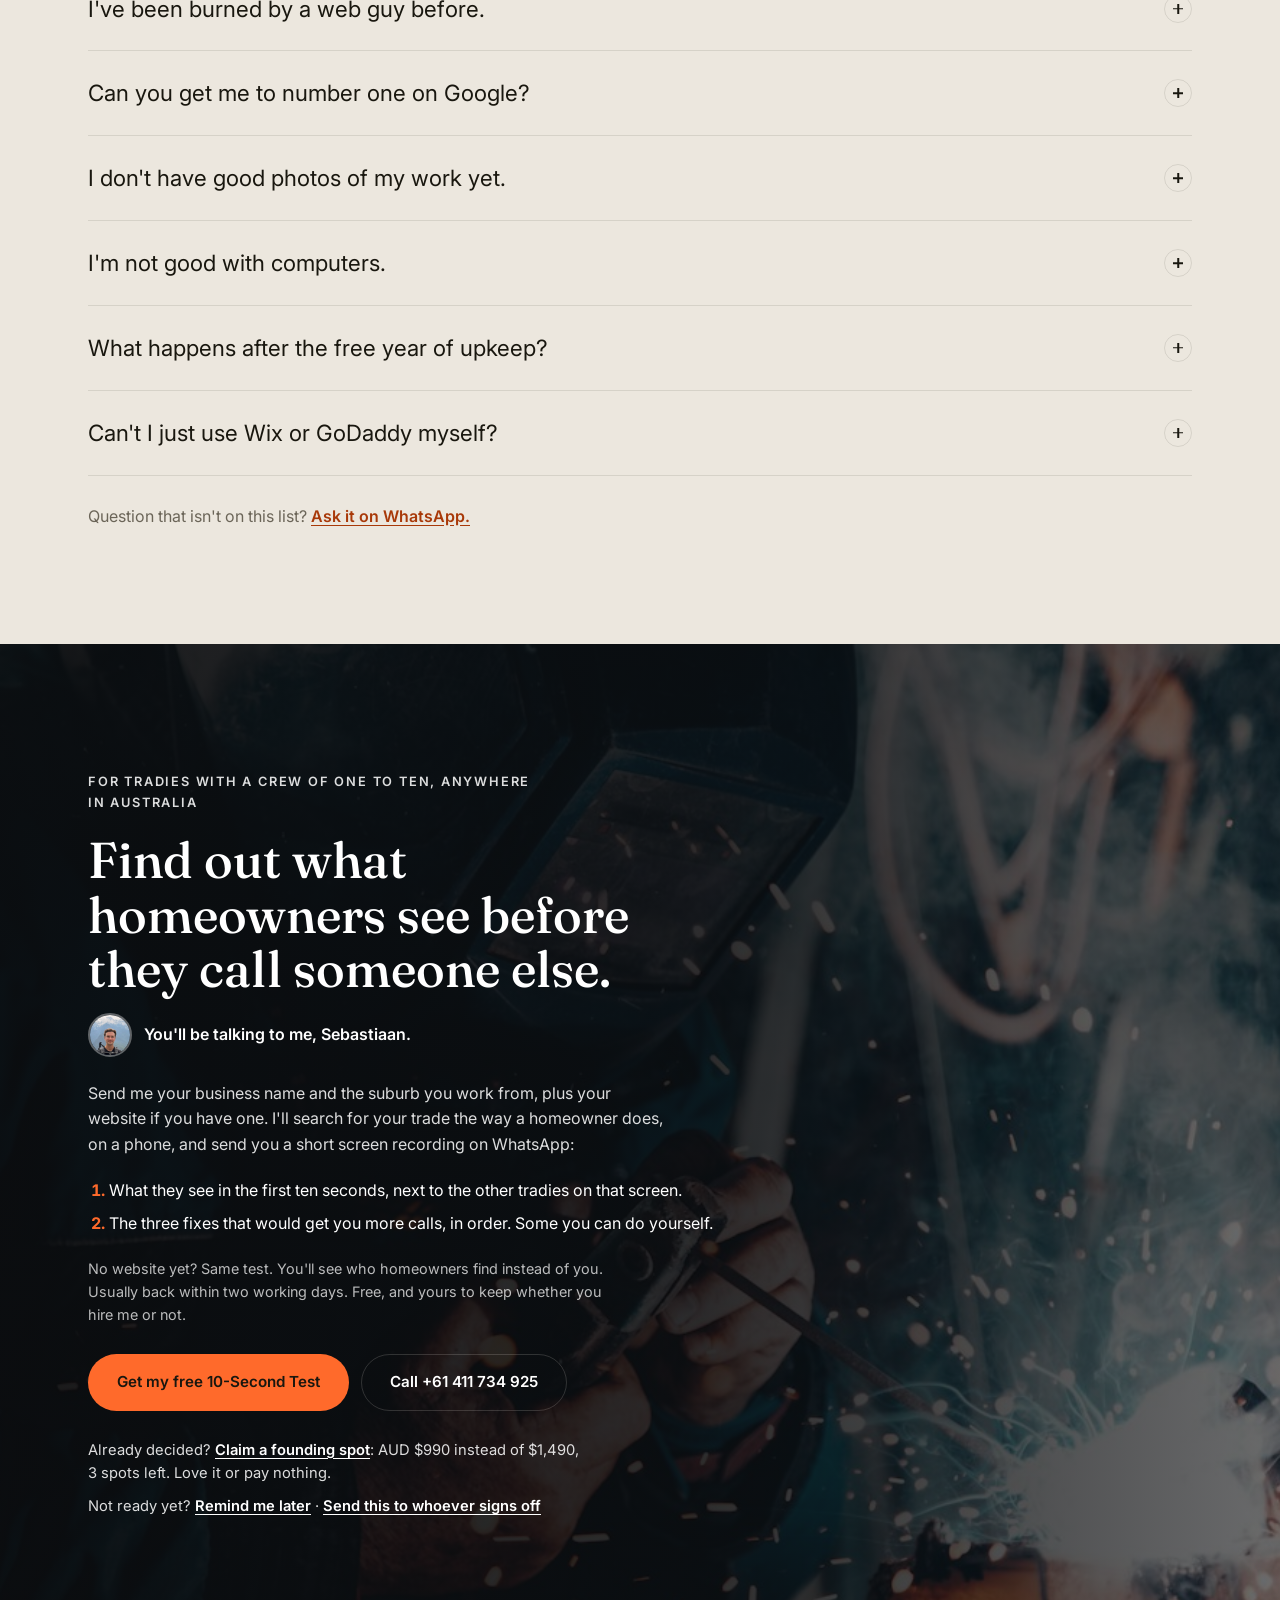
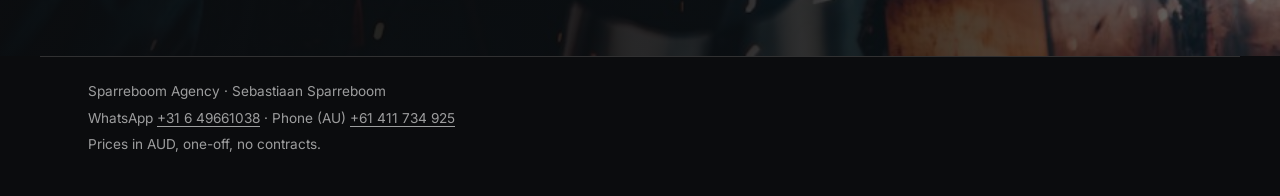
==== commit 58ff7d61: "Add the PostNL e-commerce background to the founder bio Co-Authored-By: Claude Opus 5.5 <noreply@ant" ====
--- a/tradies.html
+++ b/tradies.html
@@ -251,8 +251,8 @@
           <img src="images/sebastiaan-portrait.jpg" width="720" height="900" alt="Sebastiaan Sparreboom" loading="lazy" decoding="async">
         </picture>
         <div class="founder__text">
-          <p>I'm Sebastiaan Sparreboom. At 26 I bought a wine importer, Vinami, when it was one person, and grew it to a team of four. The website, emails and sales funnel I built for it brought in 40% more customers within a year. So I build sites to bring in work, not to win design awards.</p>
-          <p>I'm Dutch, which is why my WhatsApp number starts with +31. Messaging it costs nothing. Rather talk? The phone number is Australian. Either way you deal with me, from the first message to the day it goes live. No account managers.</p>
+          <p>I'm Sebastiaan Sparreboom. For more than three years I worked in e-commerce at PostNL, the Dutch postal service, helping webshops turn more visitors into customers. That meant looking at thirty-odd websites a day, well over a thousand in total, so I know what makes people buy and what makes them click away.</p>
+          <p>At 26 I bought a wine importer, Vinami, and grew it from one person to four. The website, emails and sales funnel I built for it brought in 40% more customers within a year. I'm Dutch, hence the +31 on WhatsApp. Rather talk? The phone number is Australian. Either way you deal with me, from the first message to the day it goes live.</p>
         </div>
       </div>
 
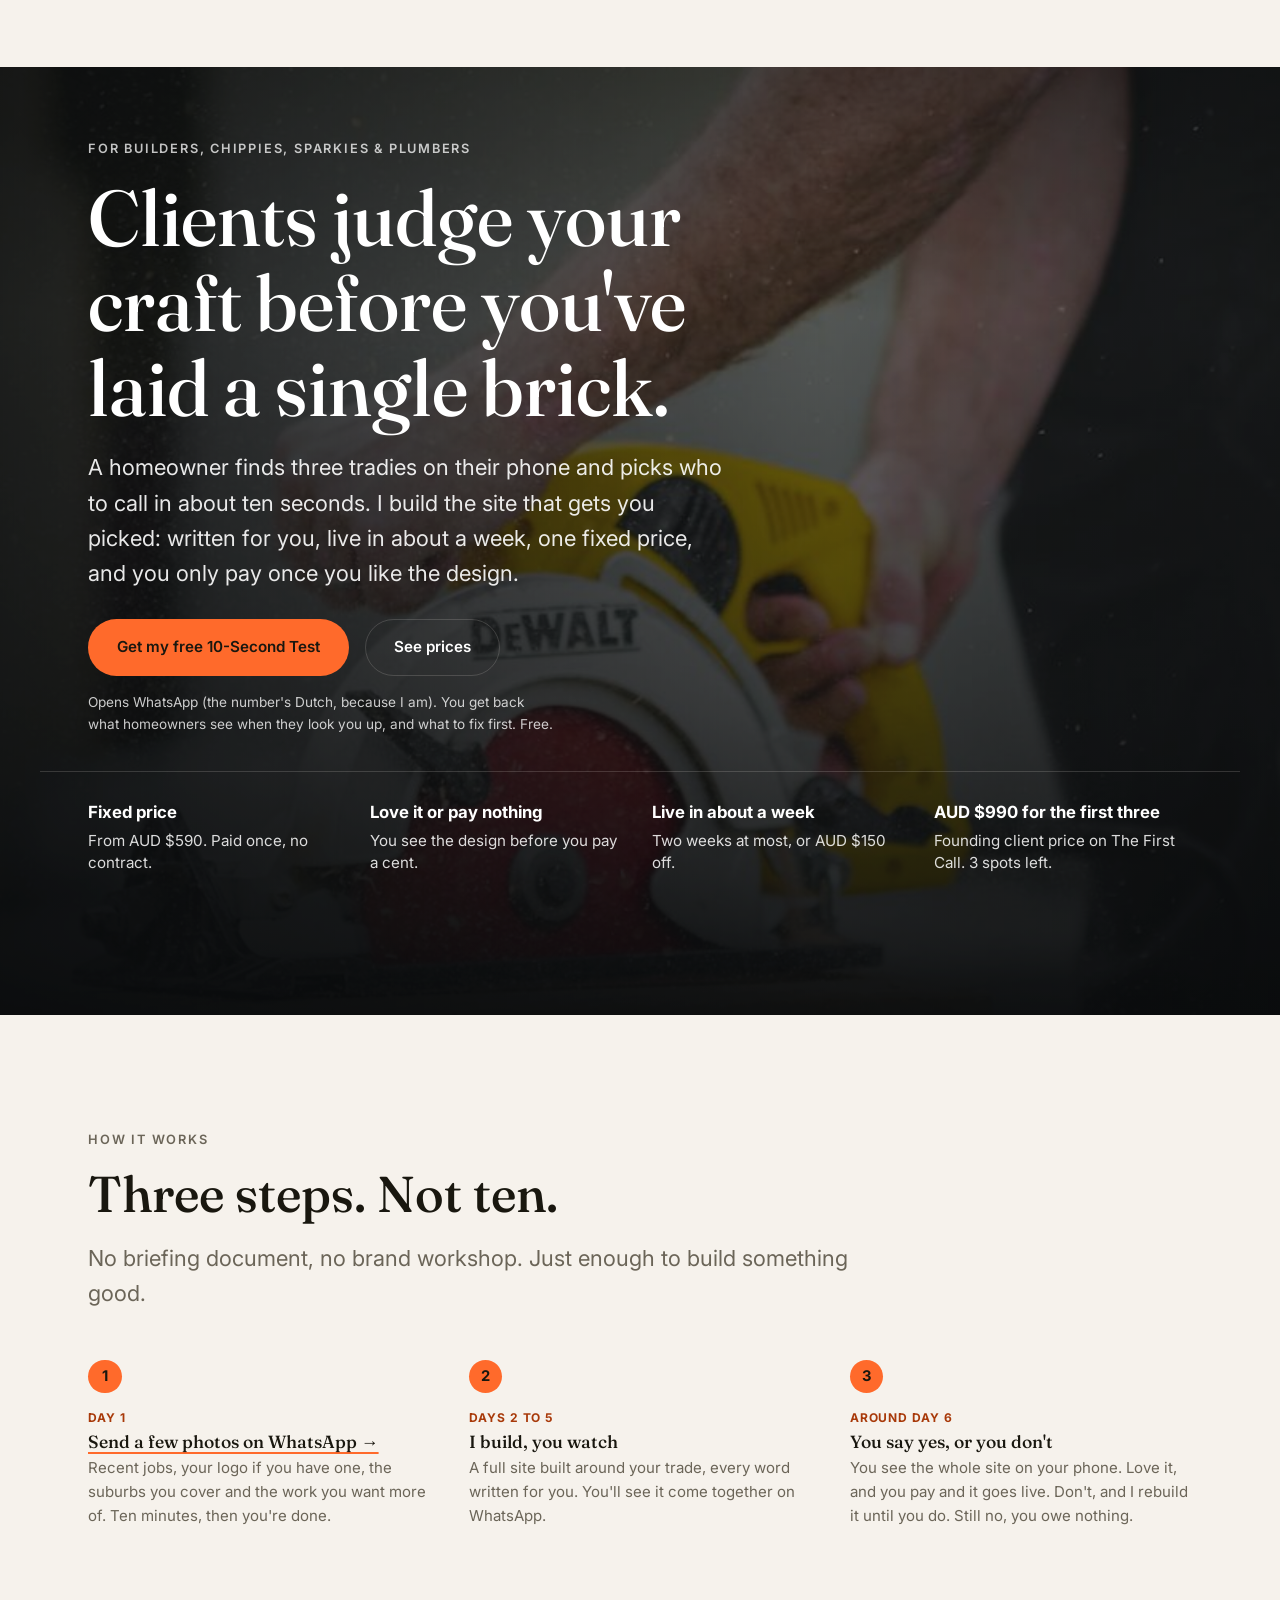
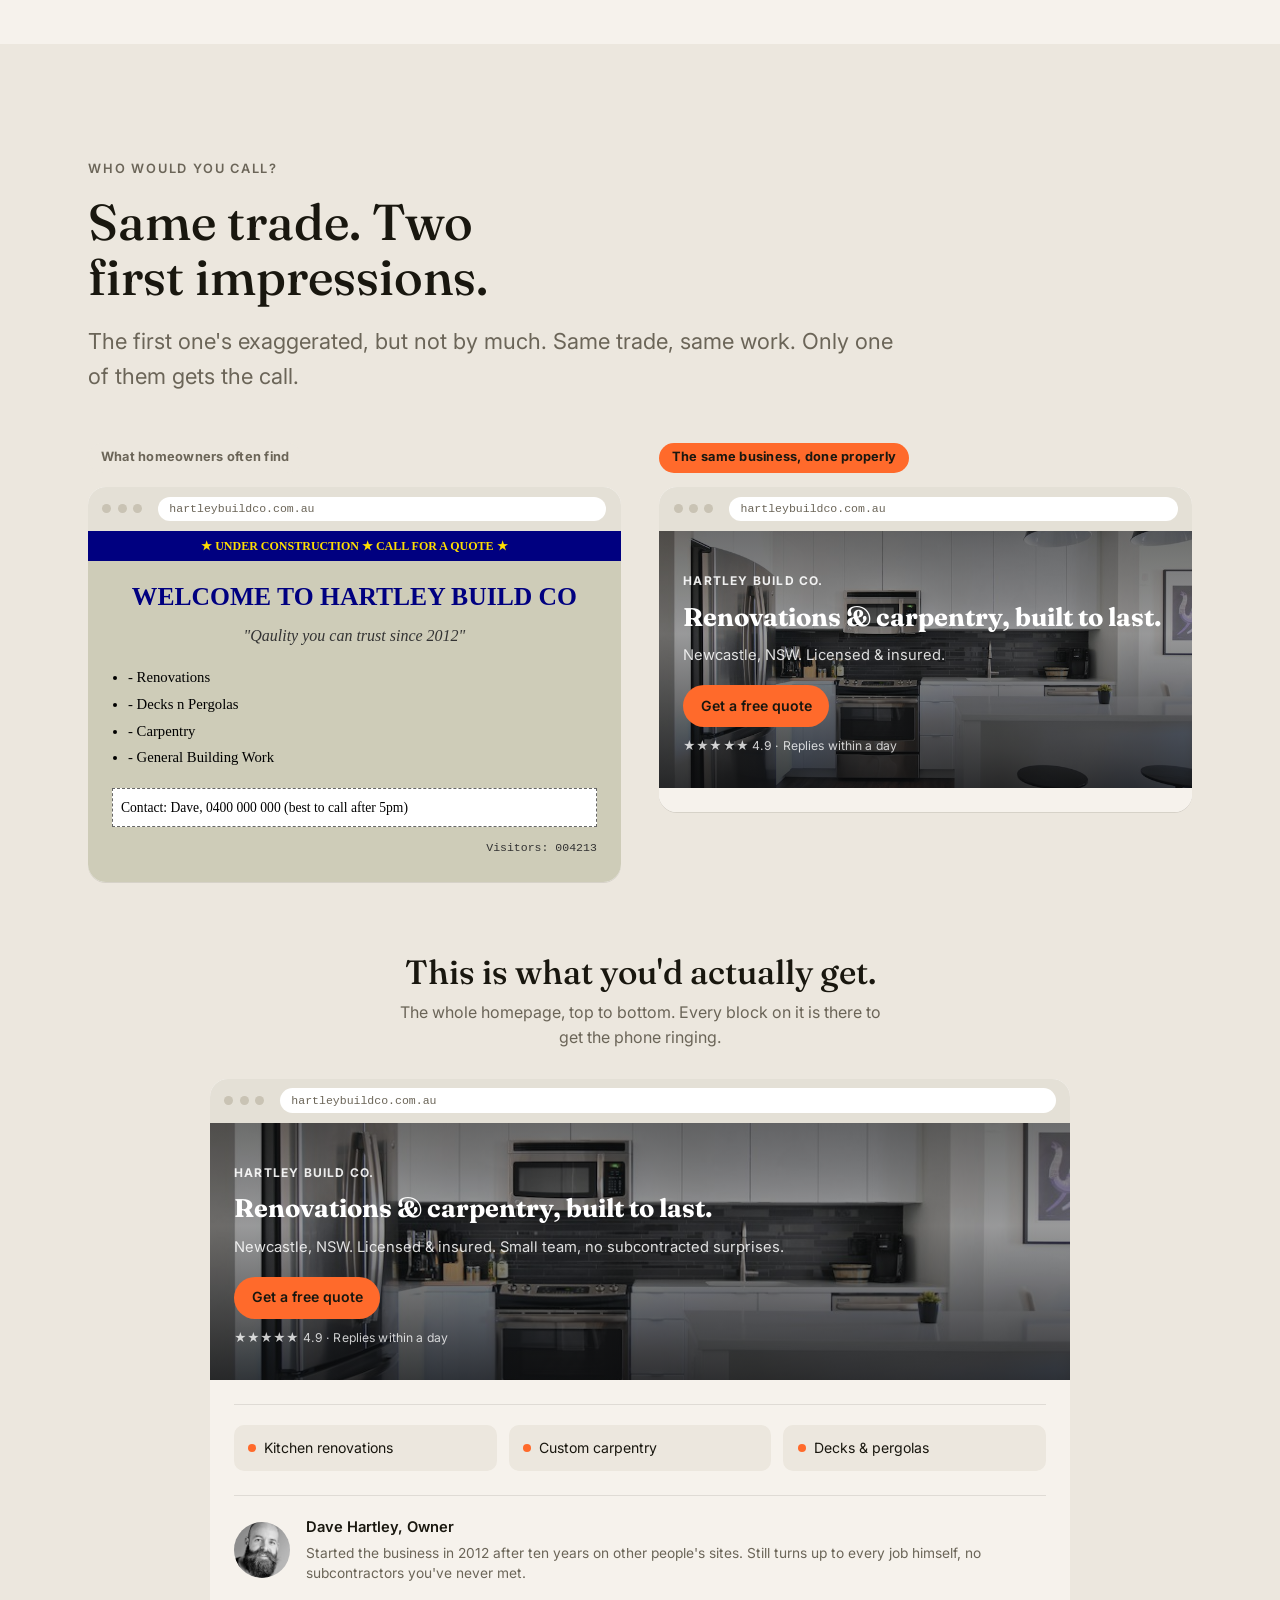
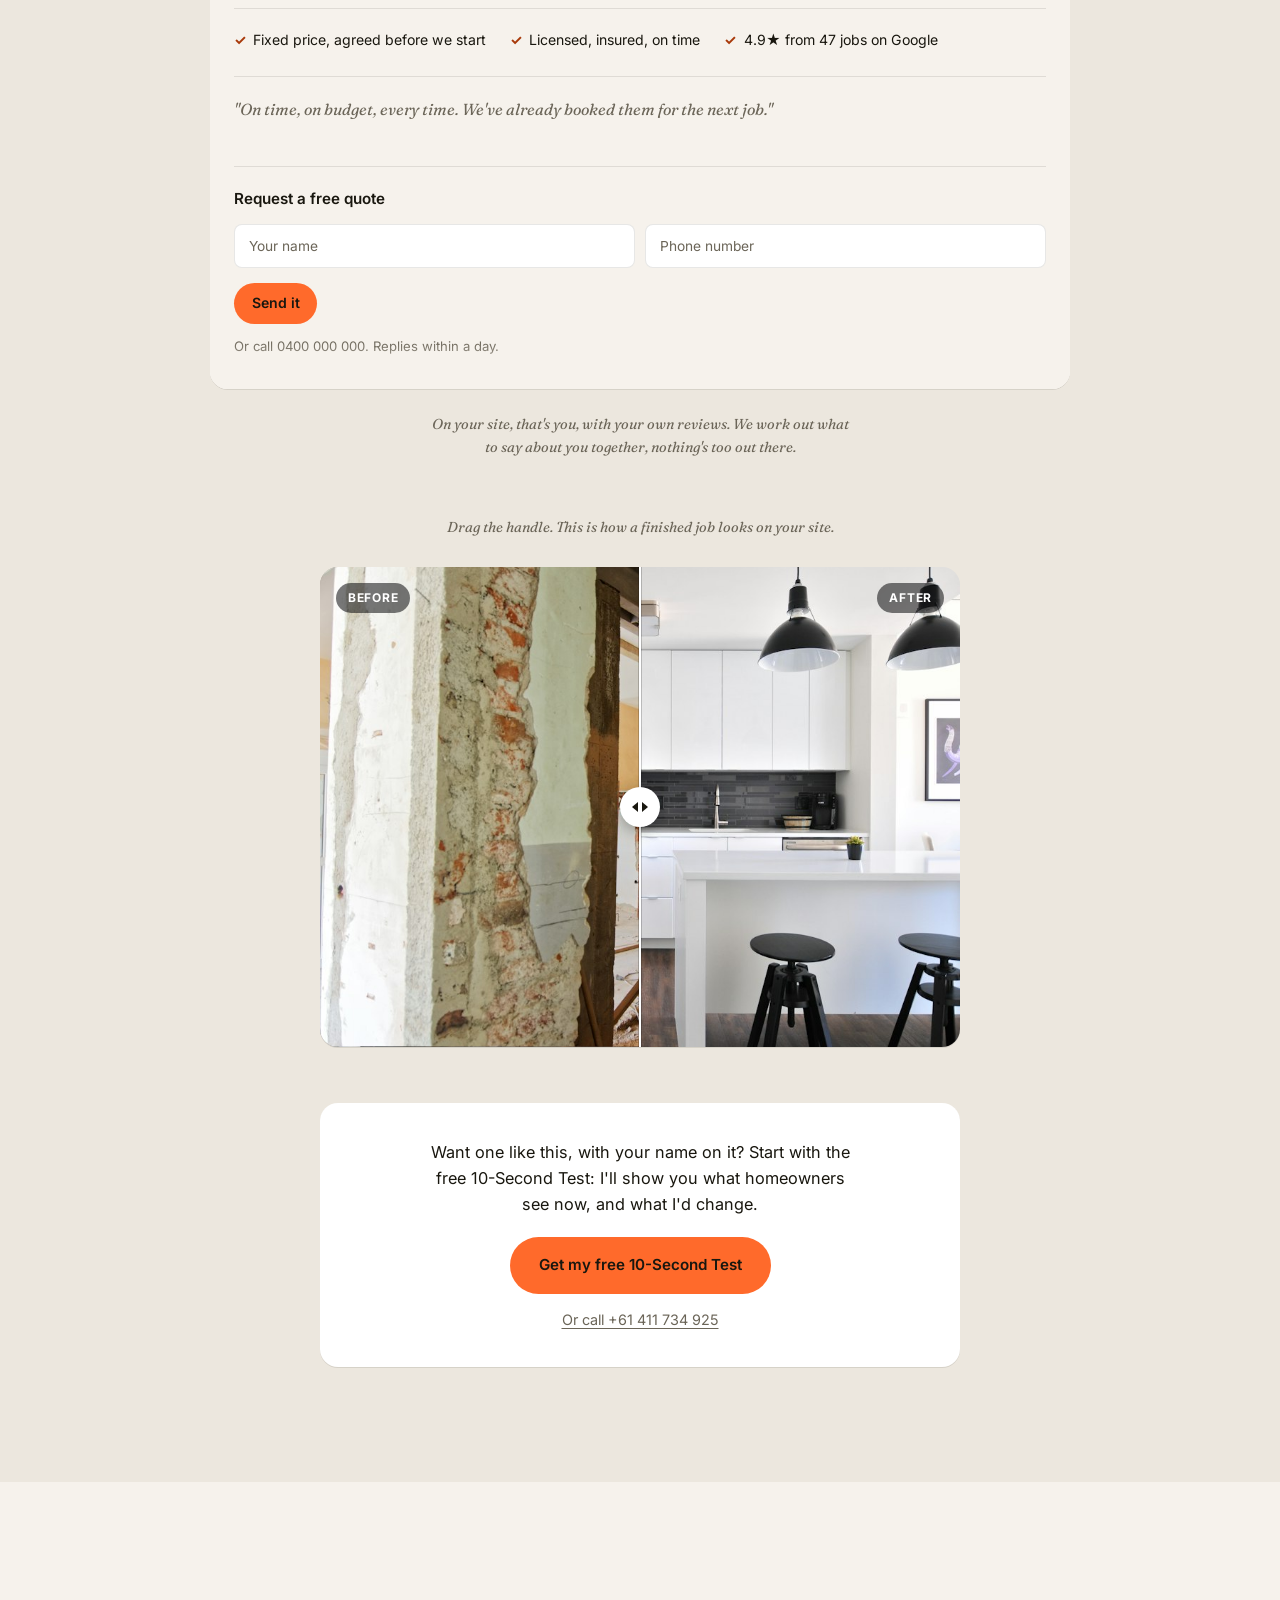
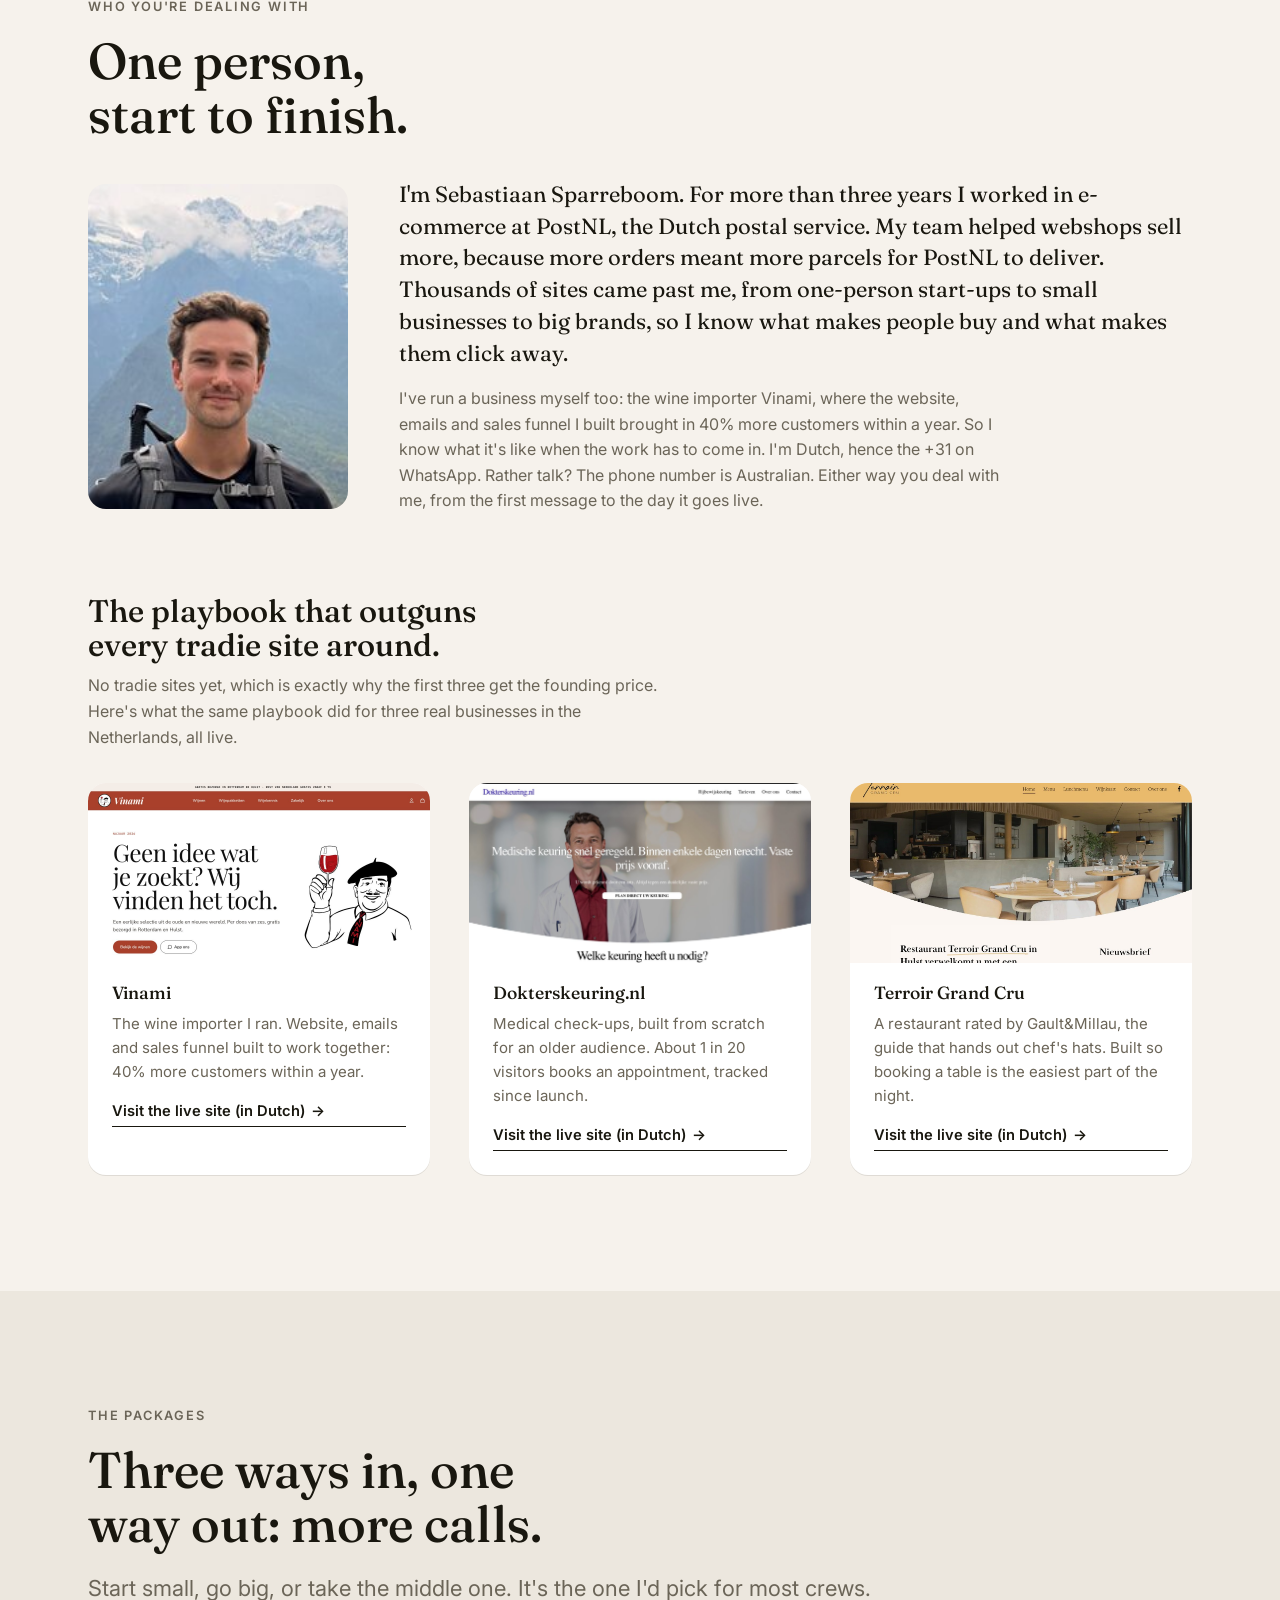
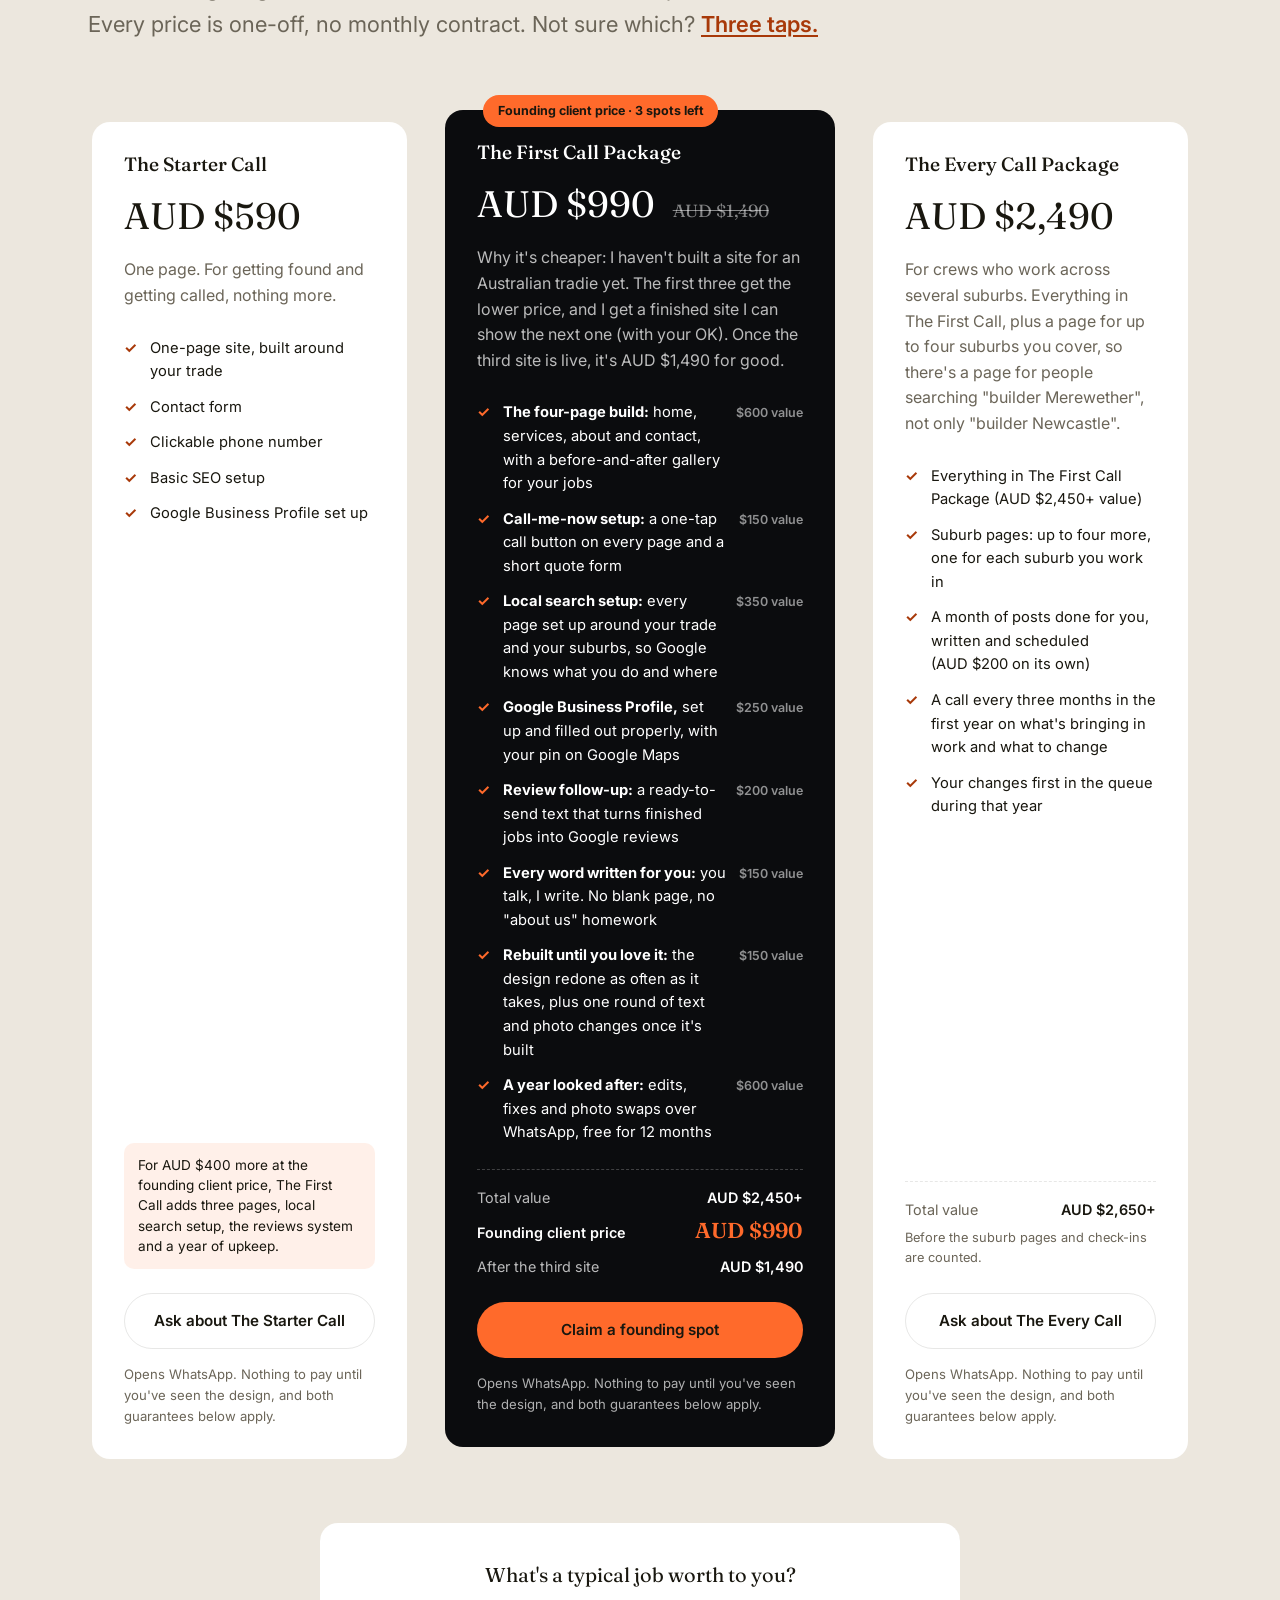
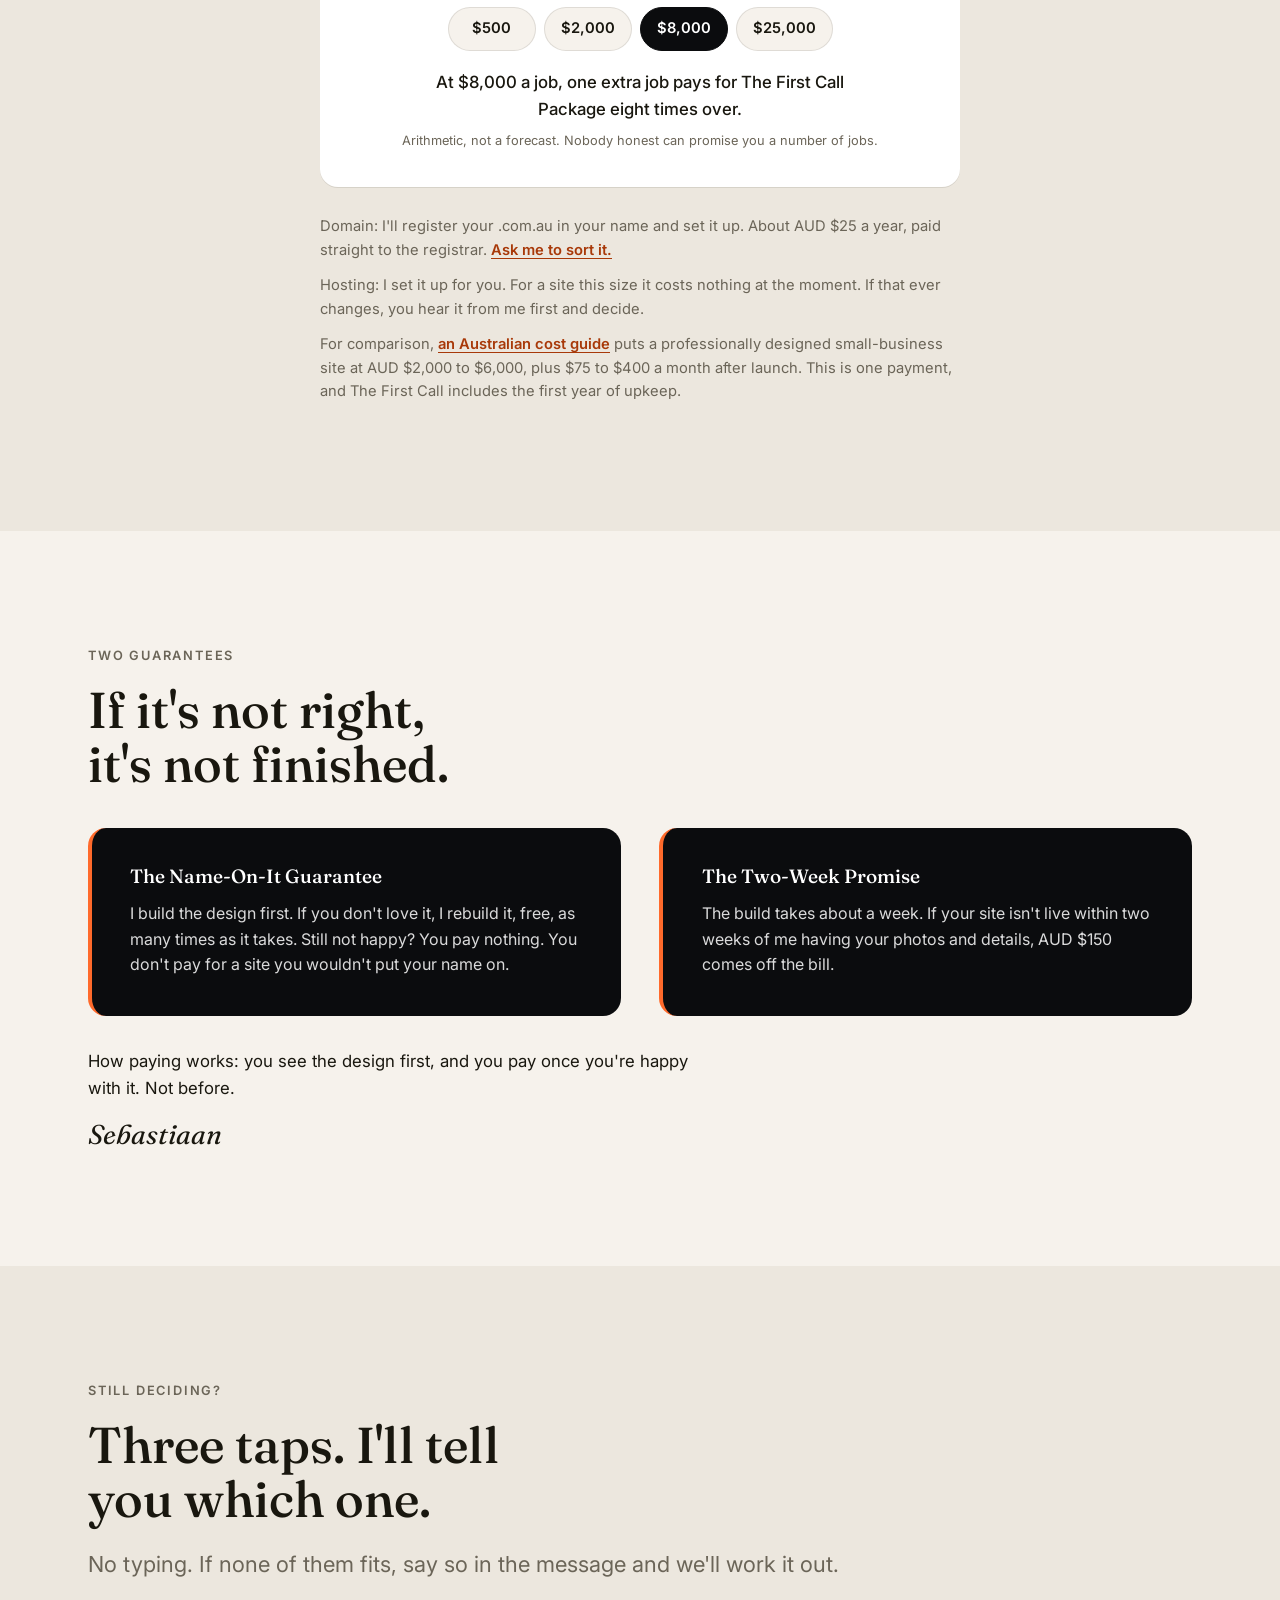
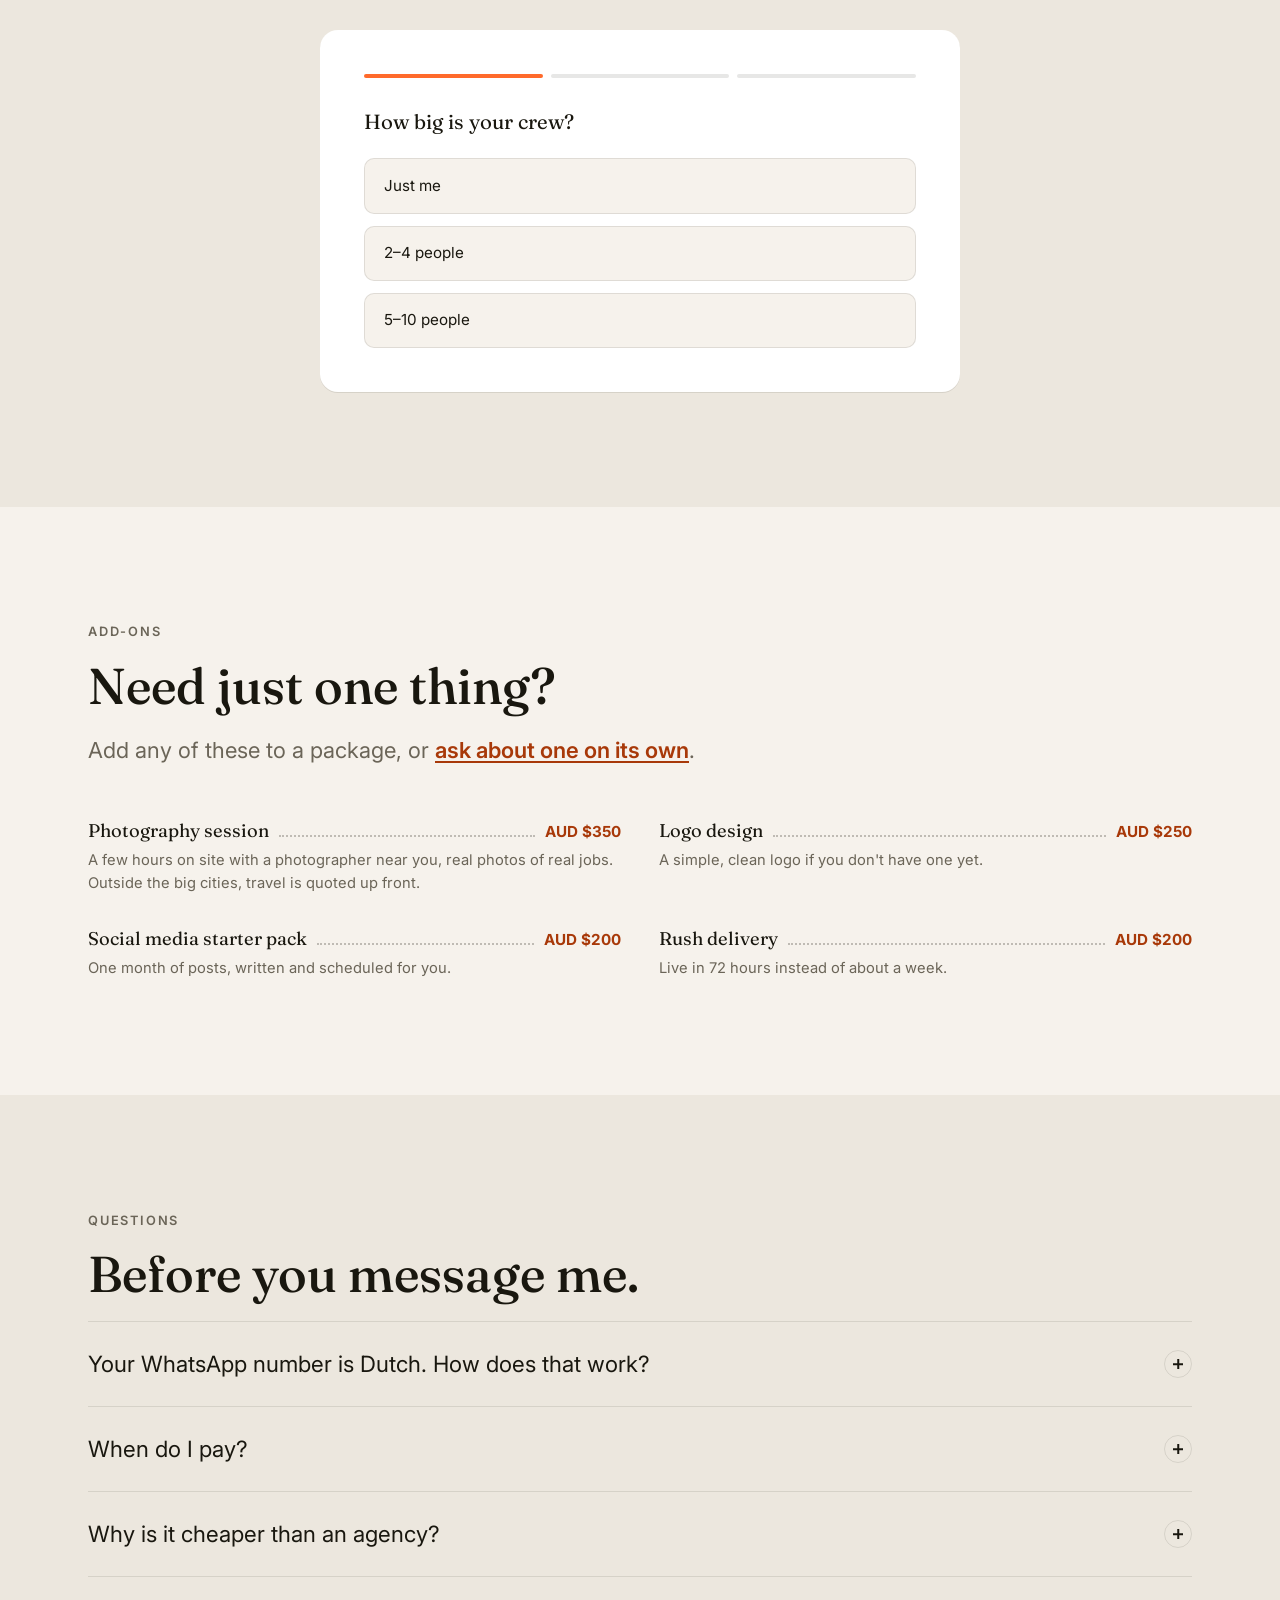
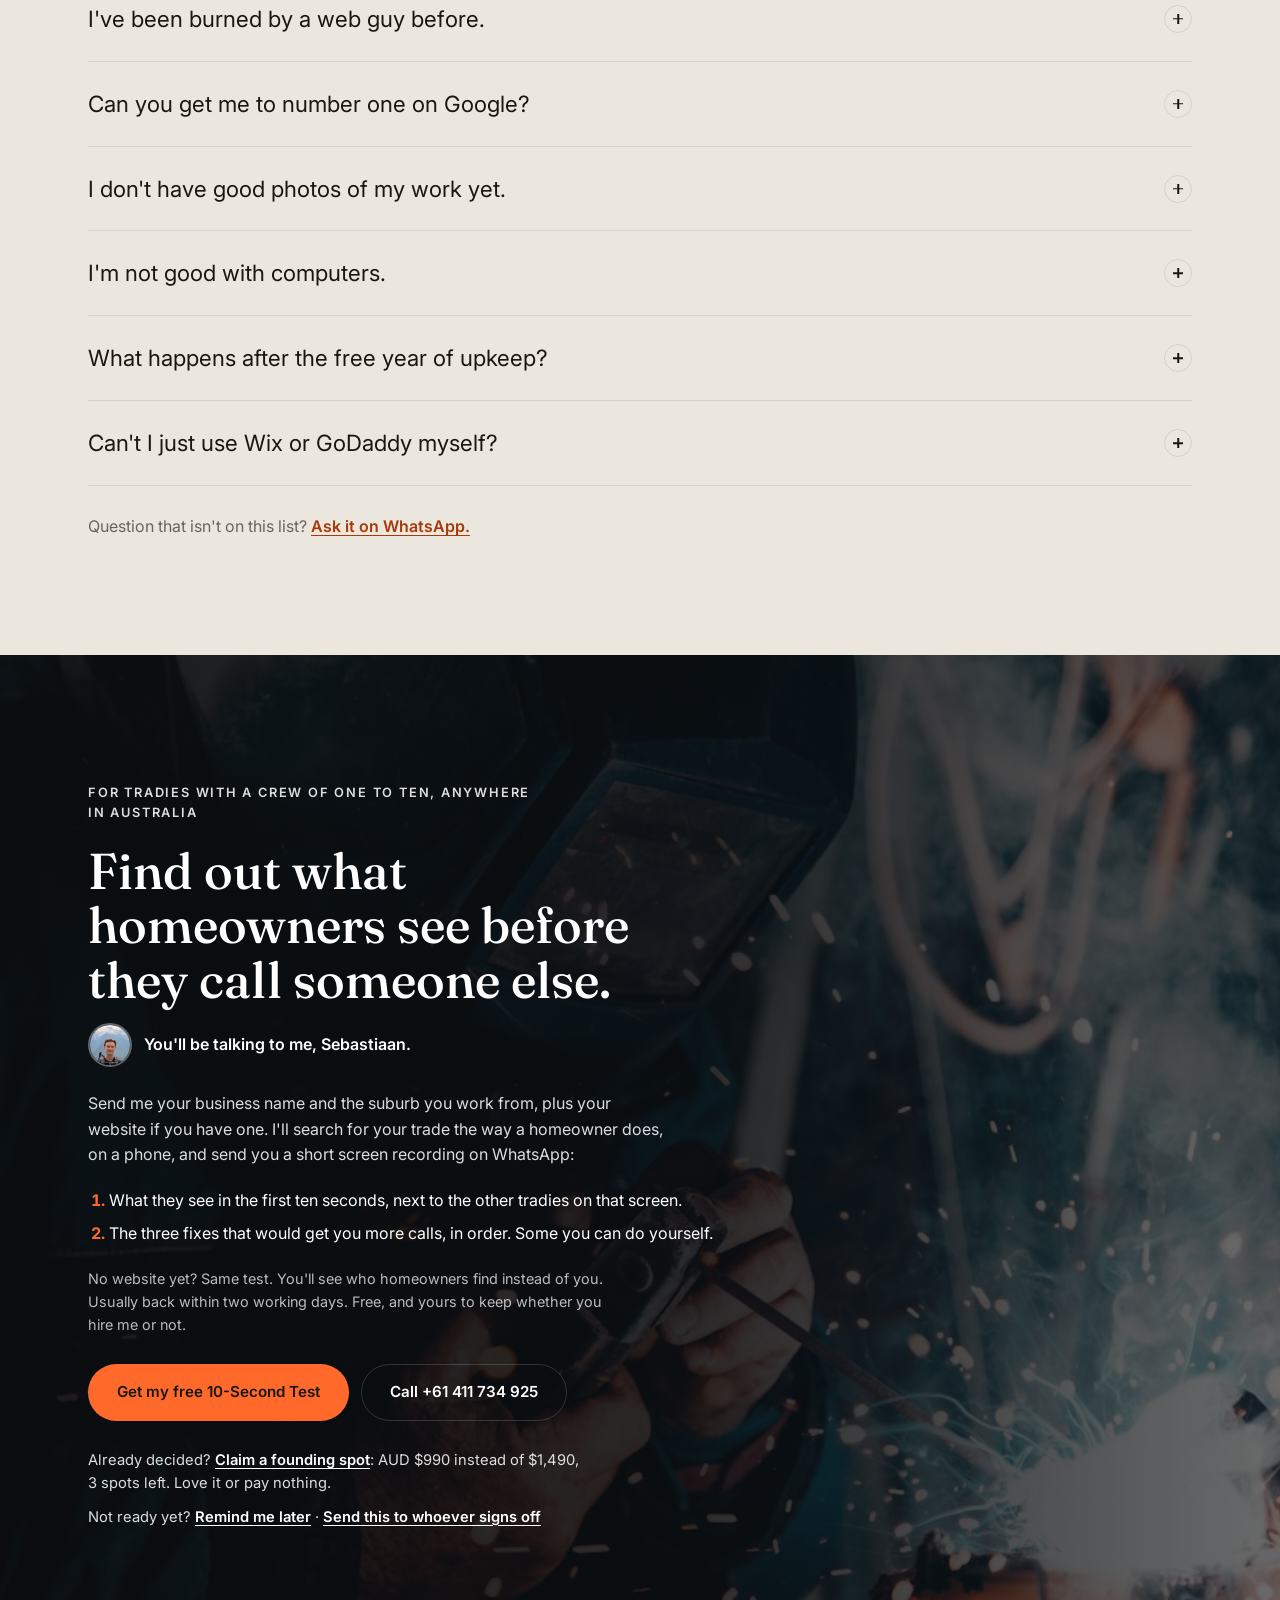
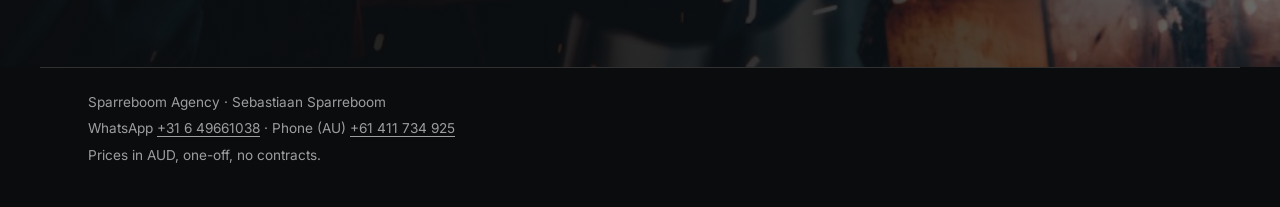
==== commit 4e307312: "Reframe the founder bio around PostNL and running a business Co-Authored-By: Claude Opus 5.5 <norepl" ====
--- a/tradies.html
+++ b/tradies.html
@@ -251,8 +251,8 @@
           <img src="images/sebastiaan-portrait.jpg" width="720" height="900" alt="Sebastiaan Sparreboom" loading="lazy" decoding="async">
         </picture>
         <div class="founder__text">
-          <p>I'm Sebastiaan Sparreboom. For more than three years I worked in e-commerce at PostNL, the Dutch postal service, helping webshops turn more visitors into customers. That meant looking at thirty-odd websites a day, well over a thousand in total, so I know what makes people buy and what makes them click away.</p>
-          <p>At 26 I bought a wine importer, Vinami, and grew it from one person to four. The website, emails and sales funnel I built for it brought in 40% more customers within a year. I'm Dutch, hence the +31 on WhatsApp. Rather talk? The phone number is Australian. Either way you deal with me, from the first message to the day it goes live.</p>
+          <p>I'm Sebastiaan Sparreboom. For more than three years I worked in e-commerce at PostNL, the Dutch postal service. My team helped webshops sell more, because more orders meant more parcels for PostNL to deliver. Thousands of sites came past me, from one-person start-ups to small businesses to big brands, so I know what makes people buy and what makes them click away.</p>
+          <p>I've run a business myself too: the wine importer Vinami, where the website, emails and sales funnel I built brought in 40% more customers within a year. So I know what it's like when the work has to come in. I'm Dutch, hence the +31 on WhatsApp. Rather talk? The phone number is Australian. Either way you deal with me, from the first message to the day it goes live.</p>
         </div>
       </div>
 
@@ -264,7 +264,7 @@
           <div class="proof-slide">
             <div class="proof-slide__shot"><img src="images/work-vinami.jpg" width="1400" height="720" alt="Vinami homepage" loading="lazy" decoding="async"></div>
             <h4>Vinami</h4>
-            <p>The wine importer I bought and grew. Website, emails and sales funnel built to work together: 40% more customers within a year.</p>
+            <p>The wine importer I ran. Website, emails and sales funnel built to work together: 40% more customers within a year.</p>
             <a class="work-card__link" href="https://vinami.nl/" target="_blank" rel="noopener">Visit the live site (in Dutch) <span aria-hidden="true">→</span></a>
           </div>
           <div class="proof-slide">
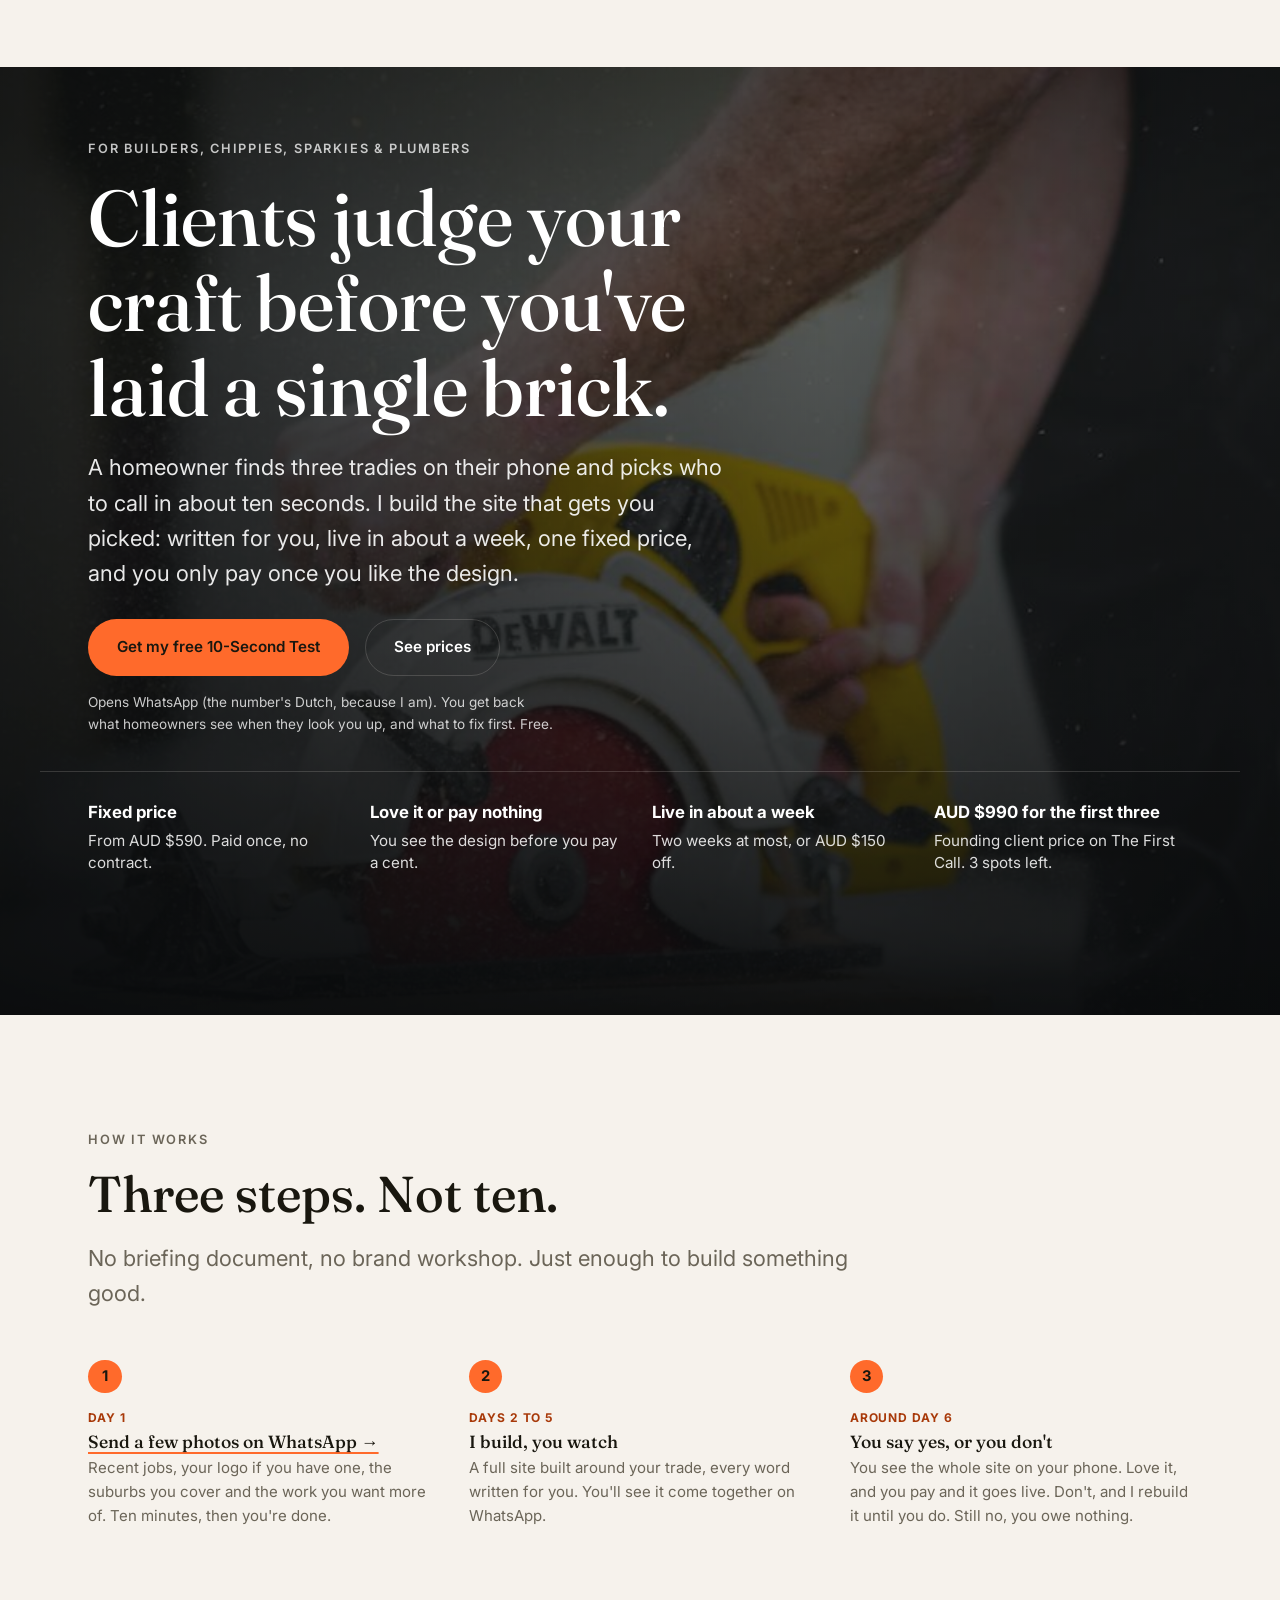
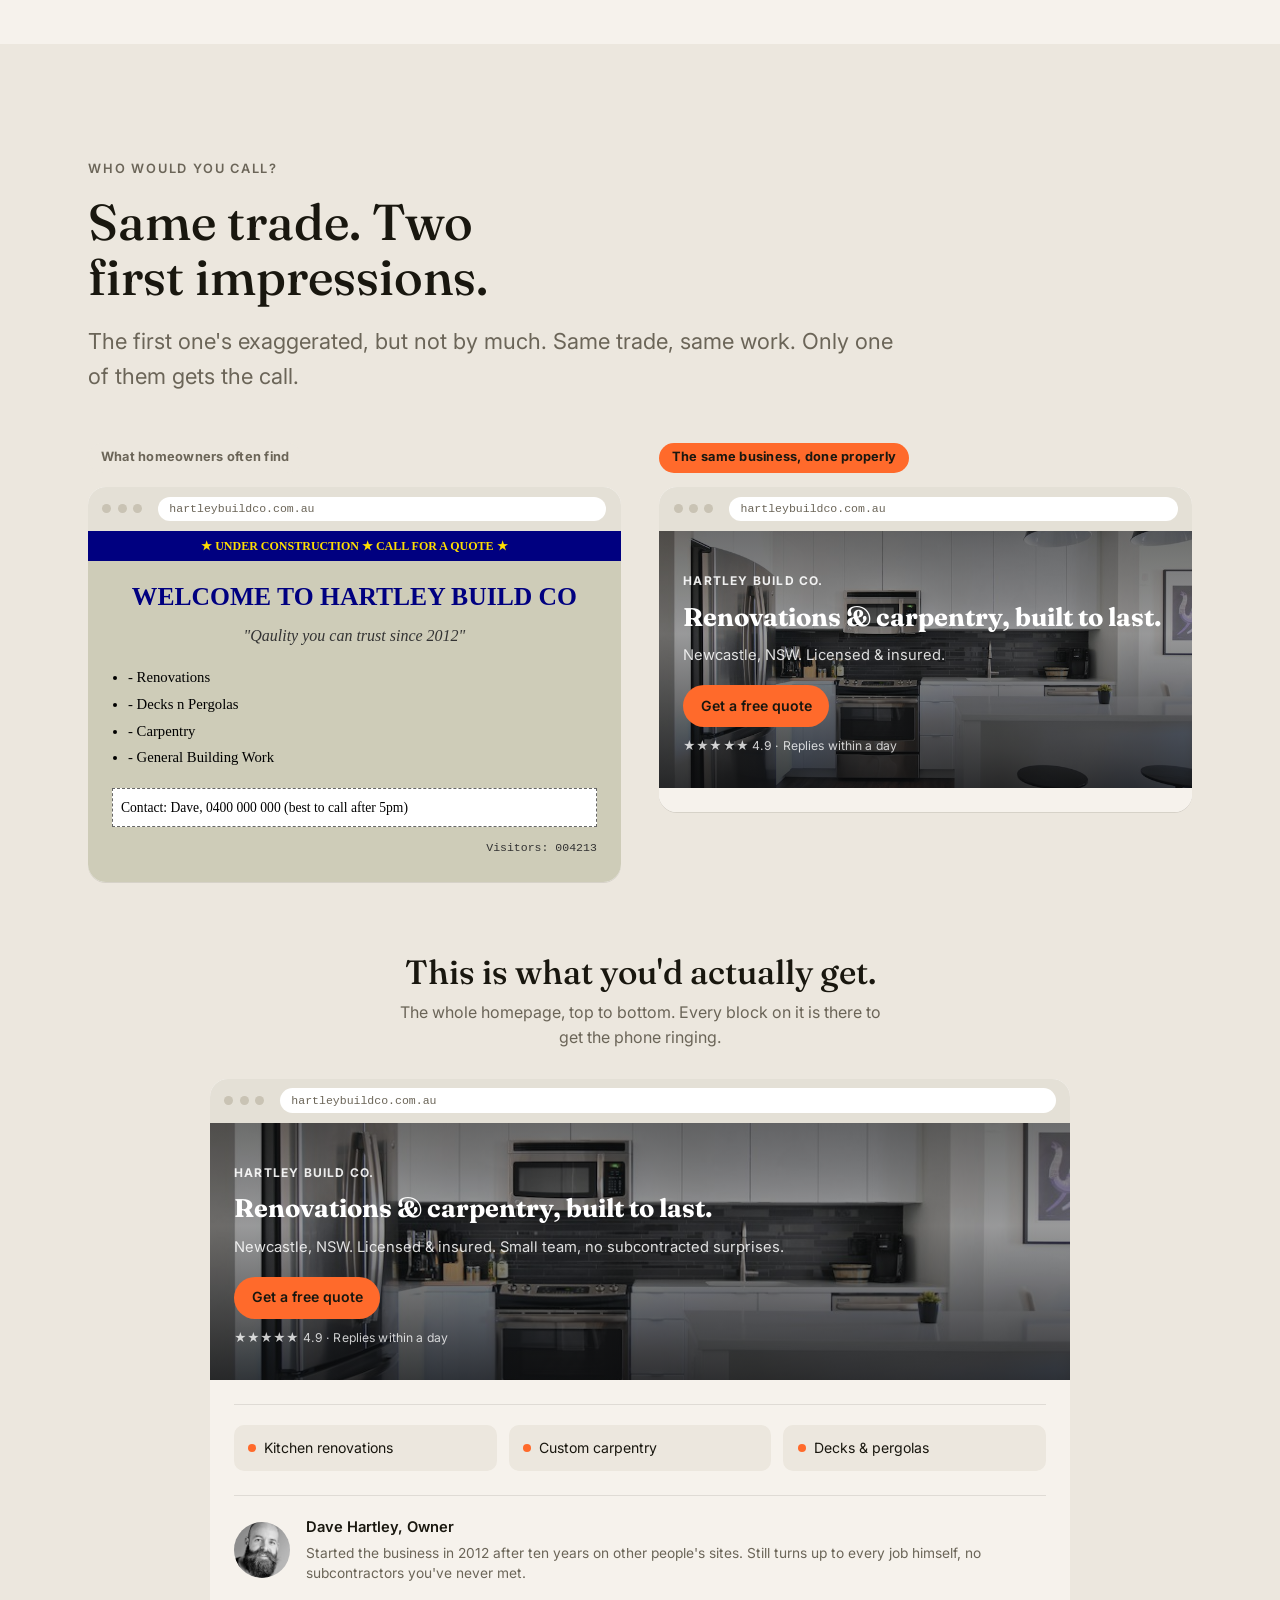
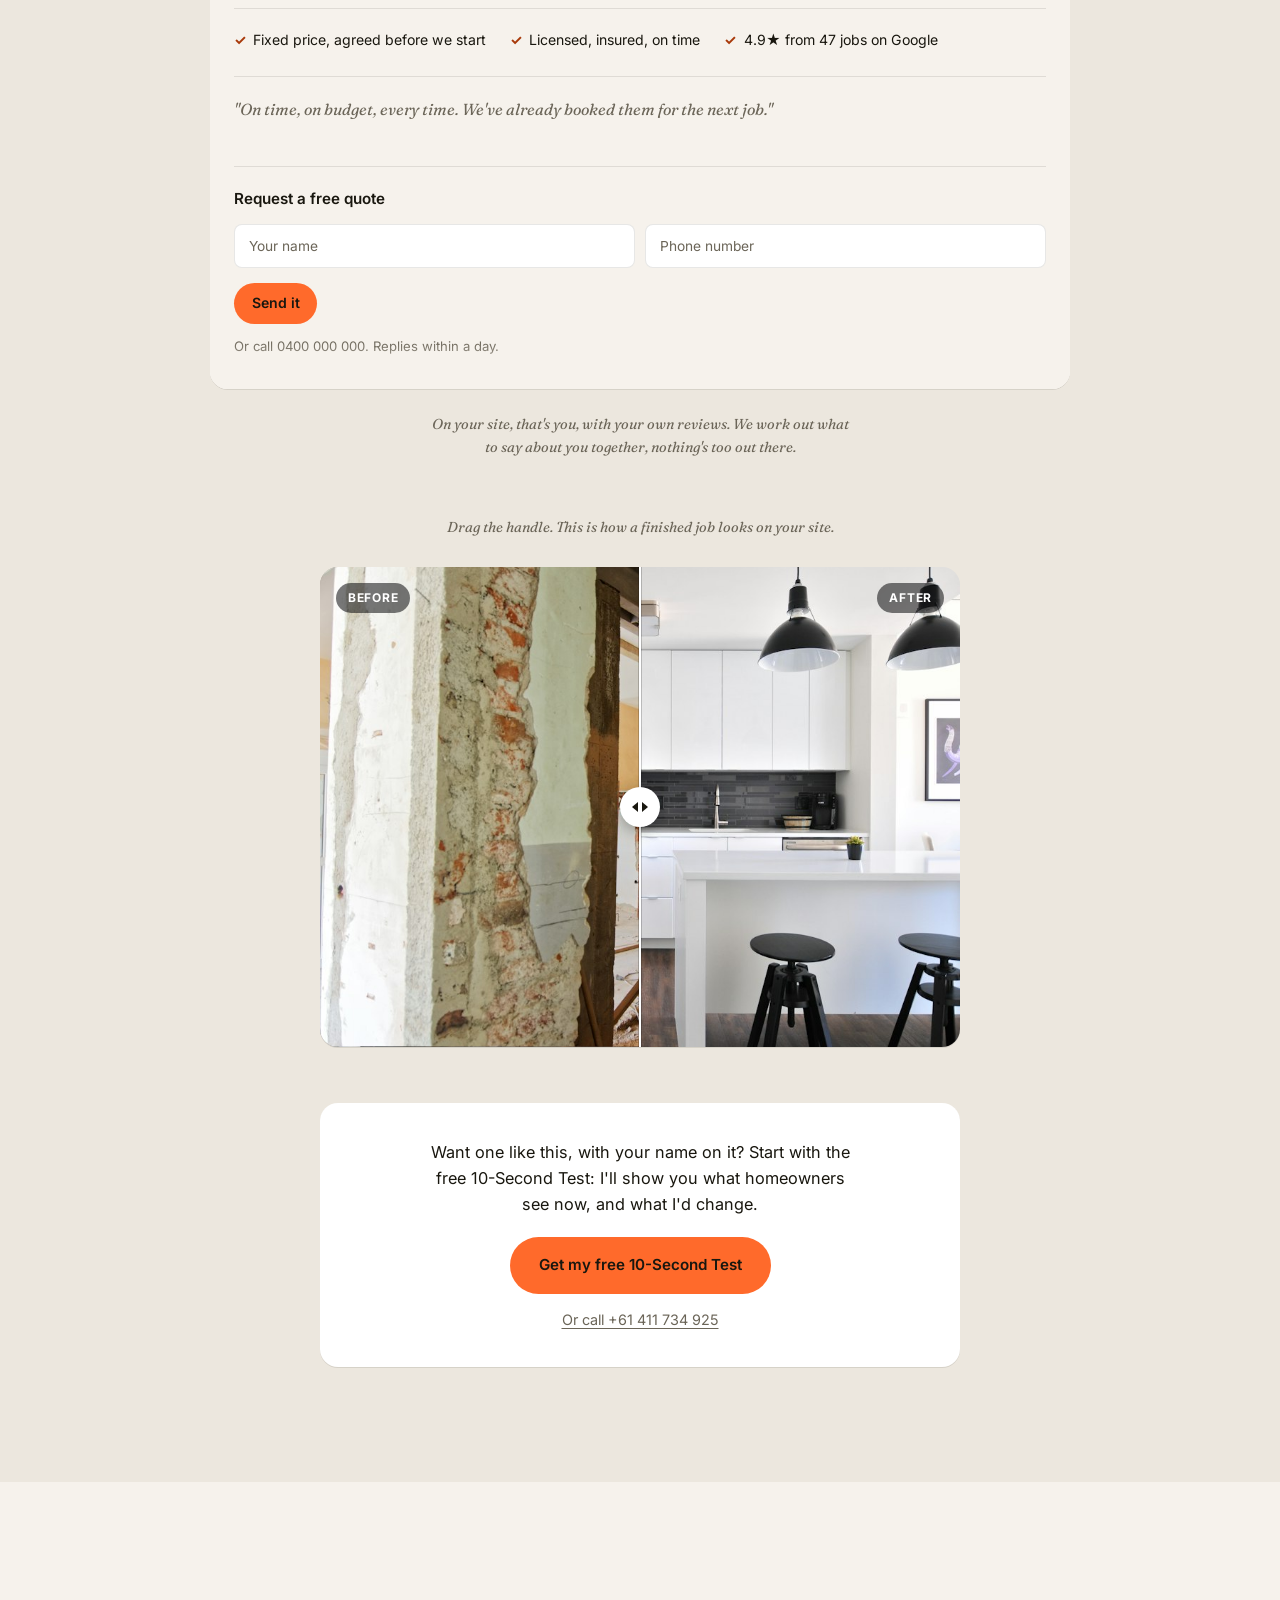
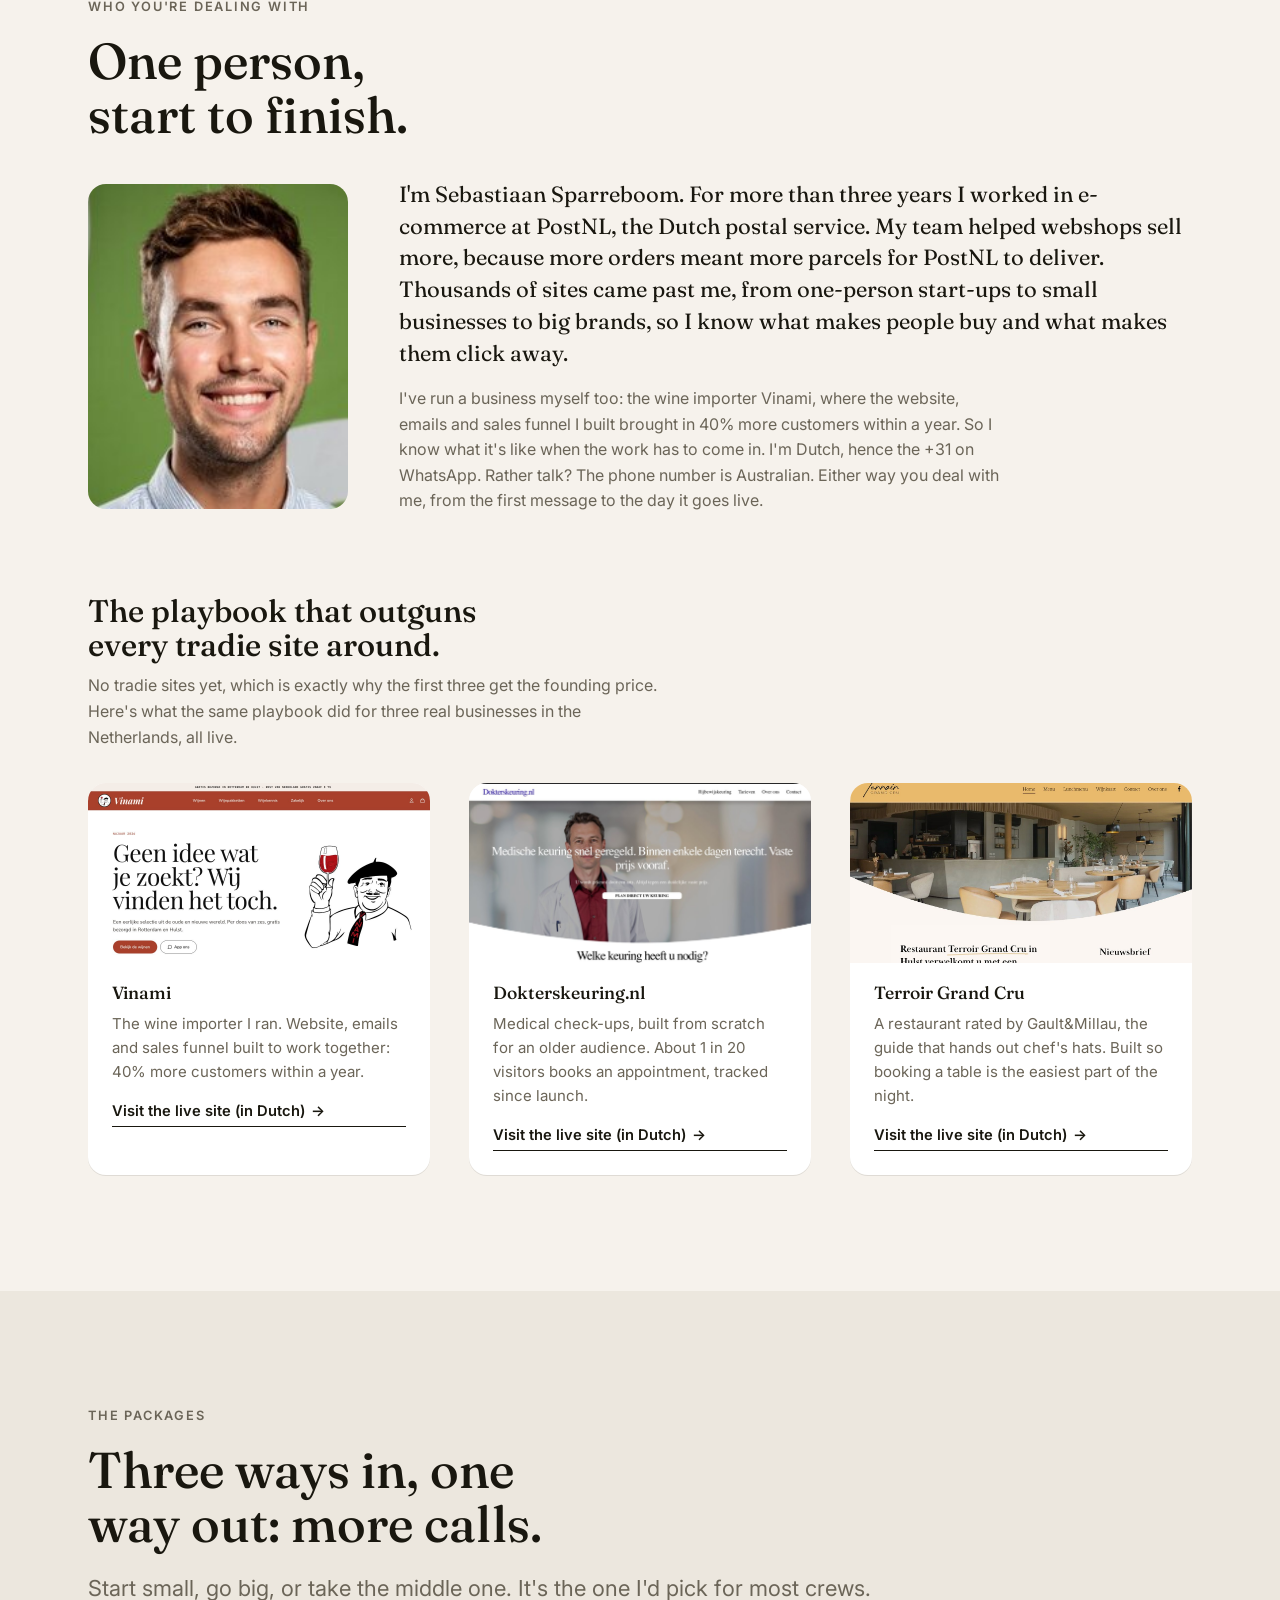
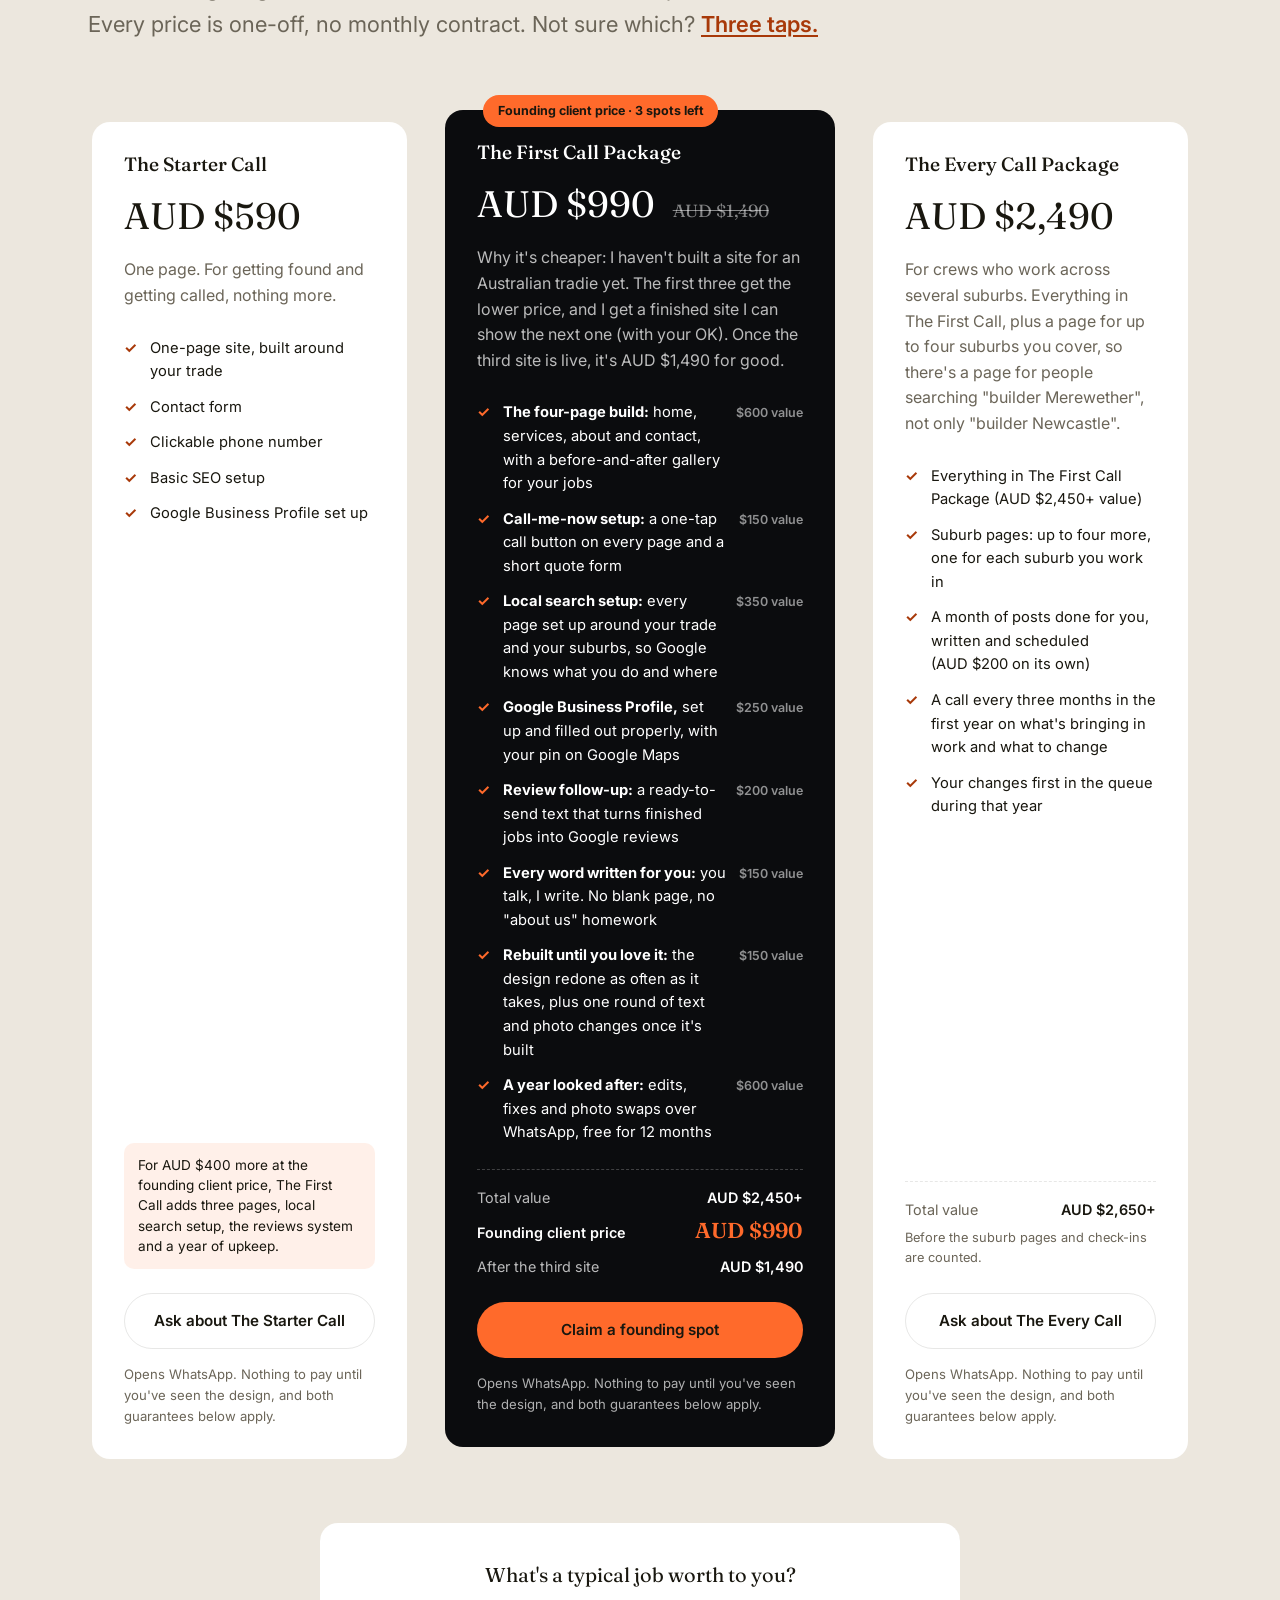
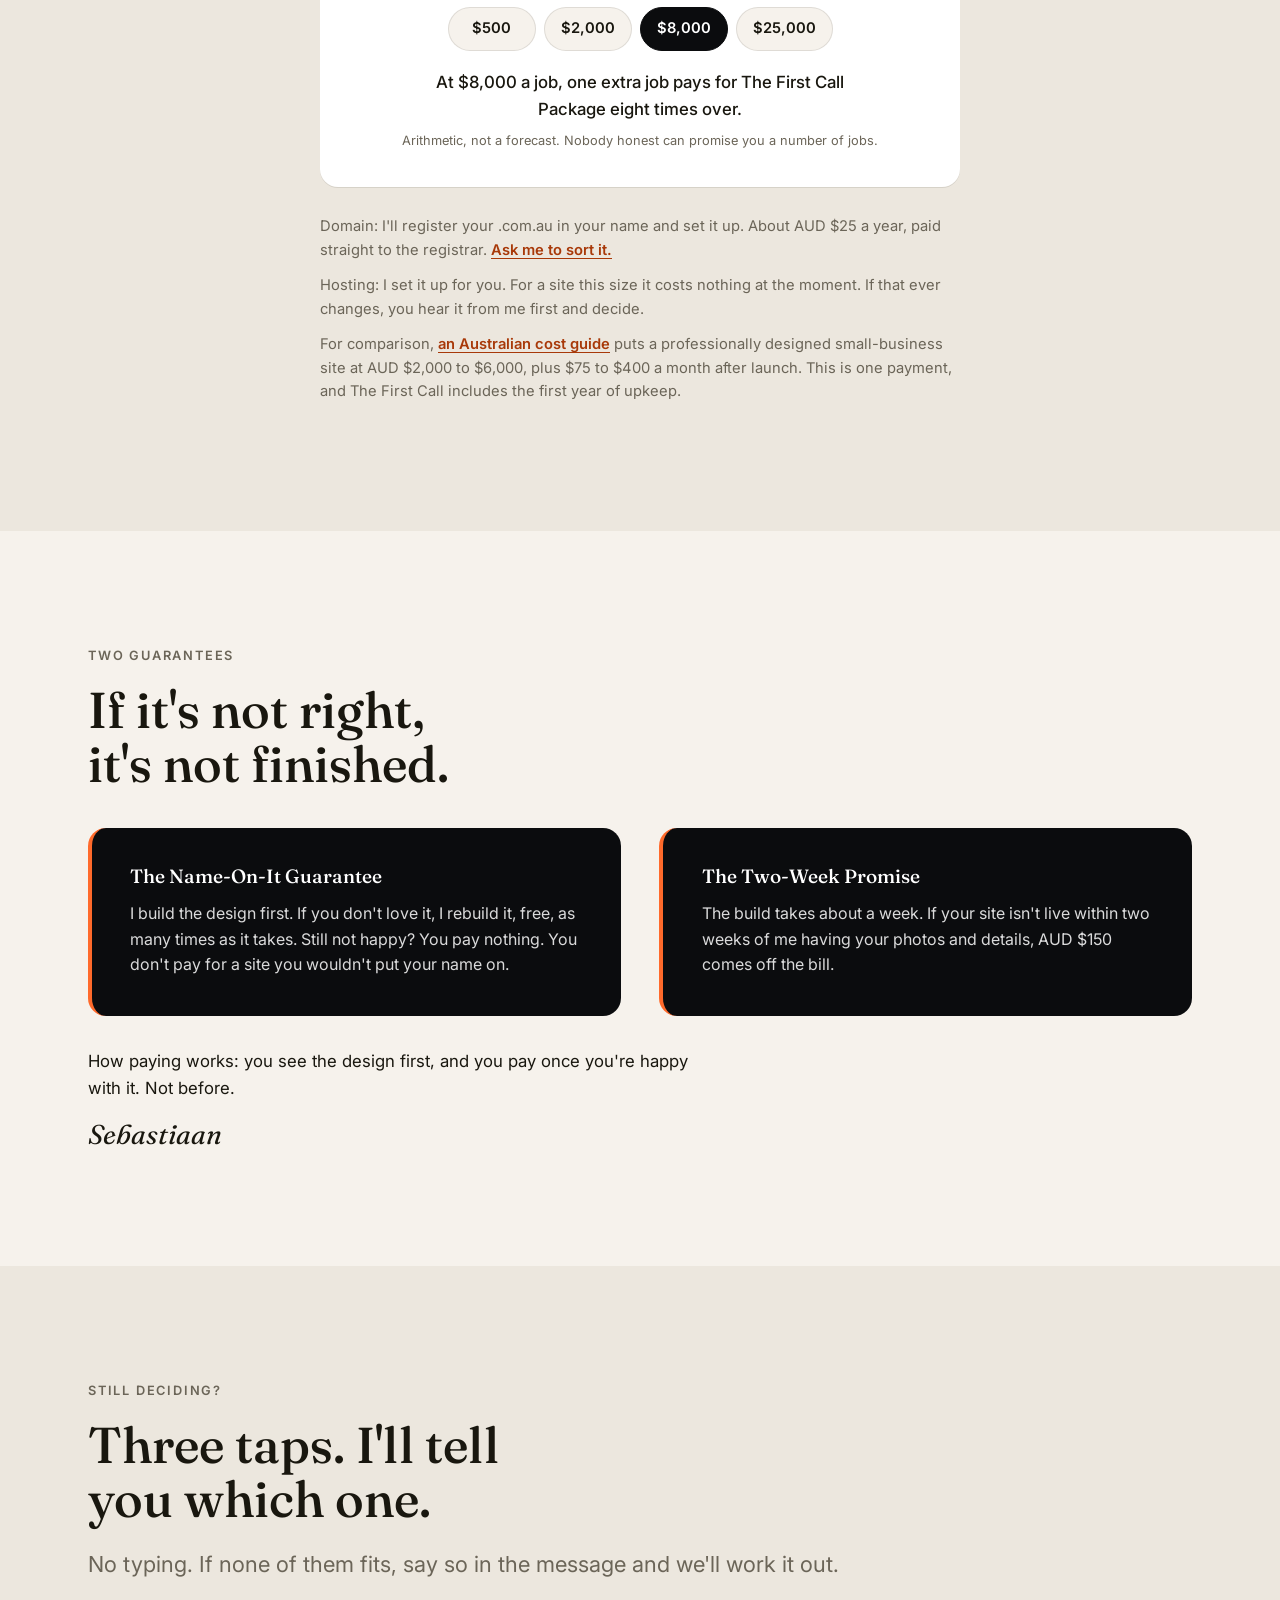
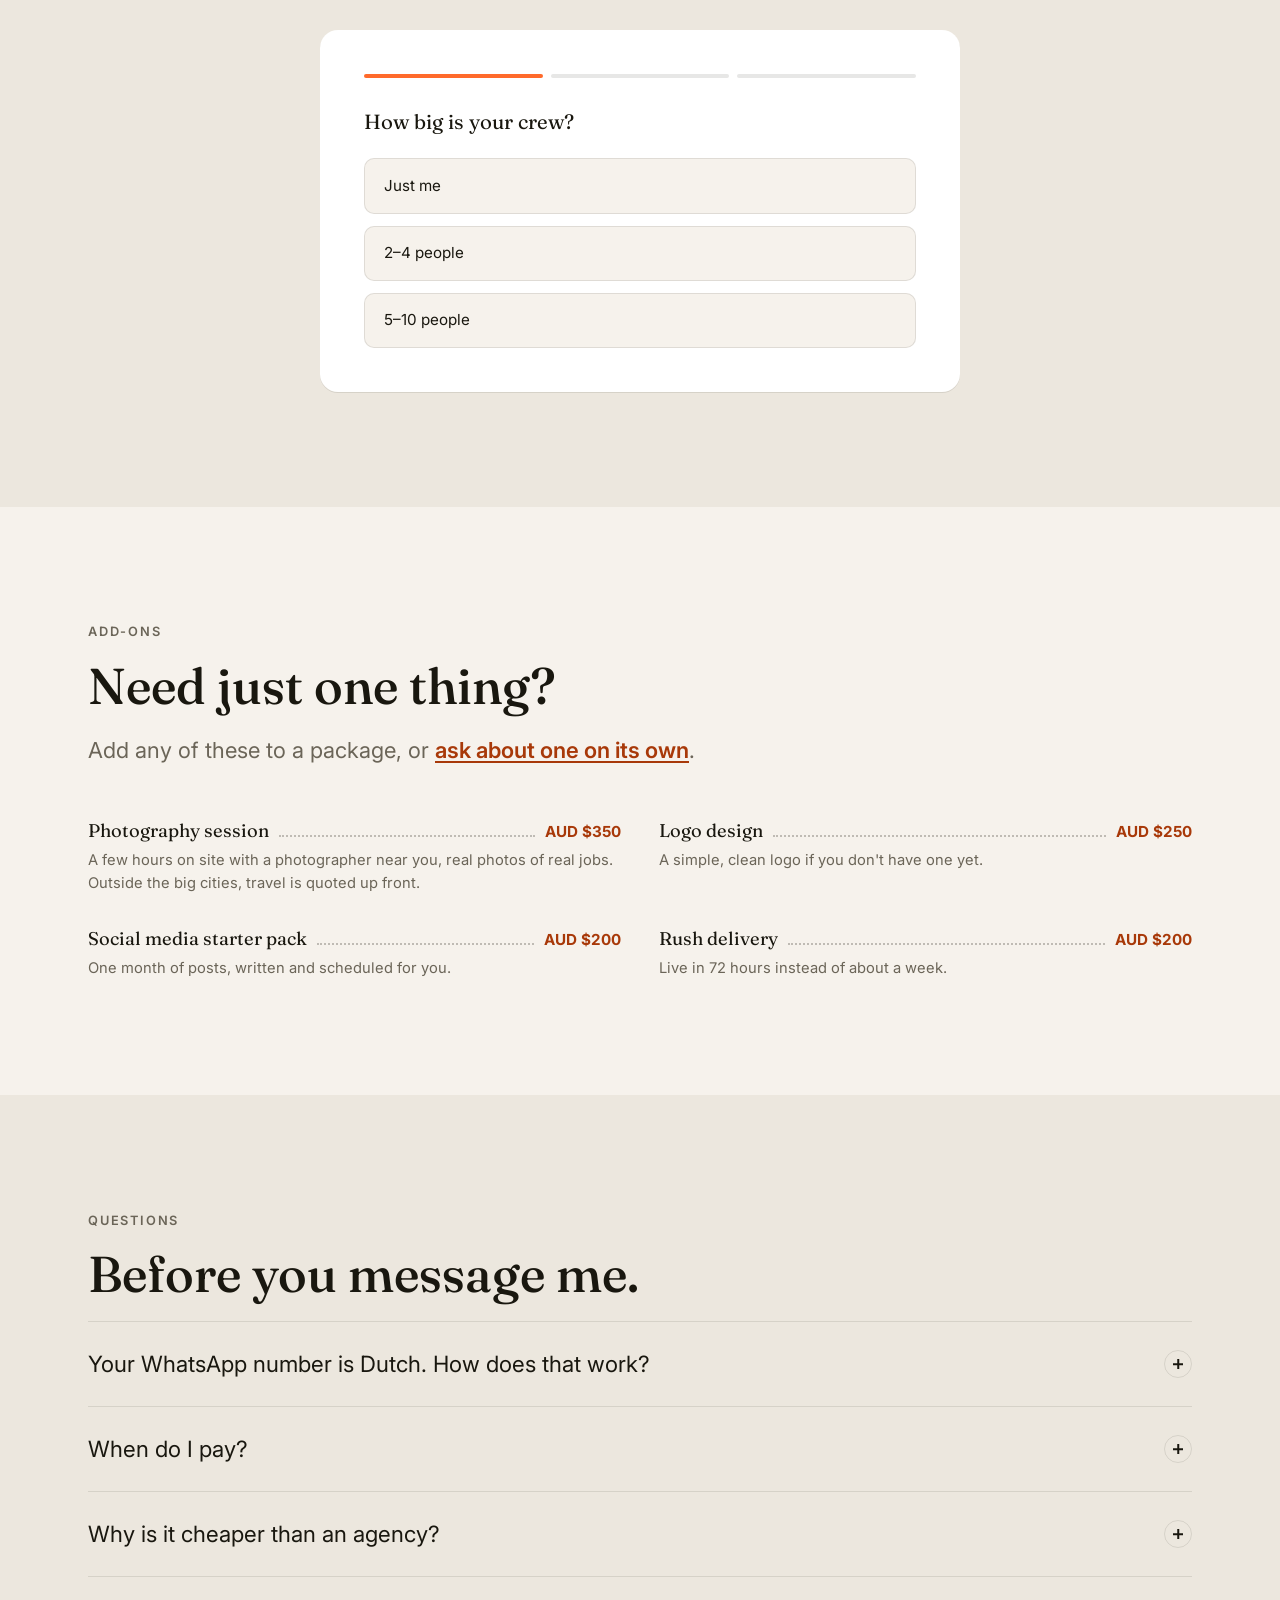
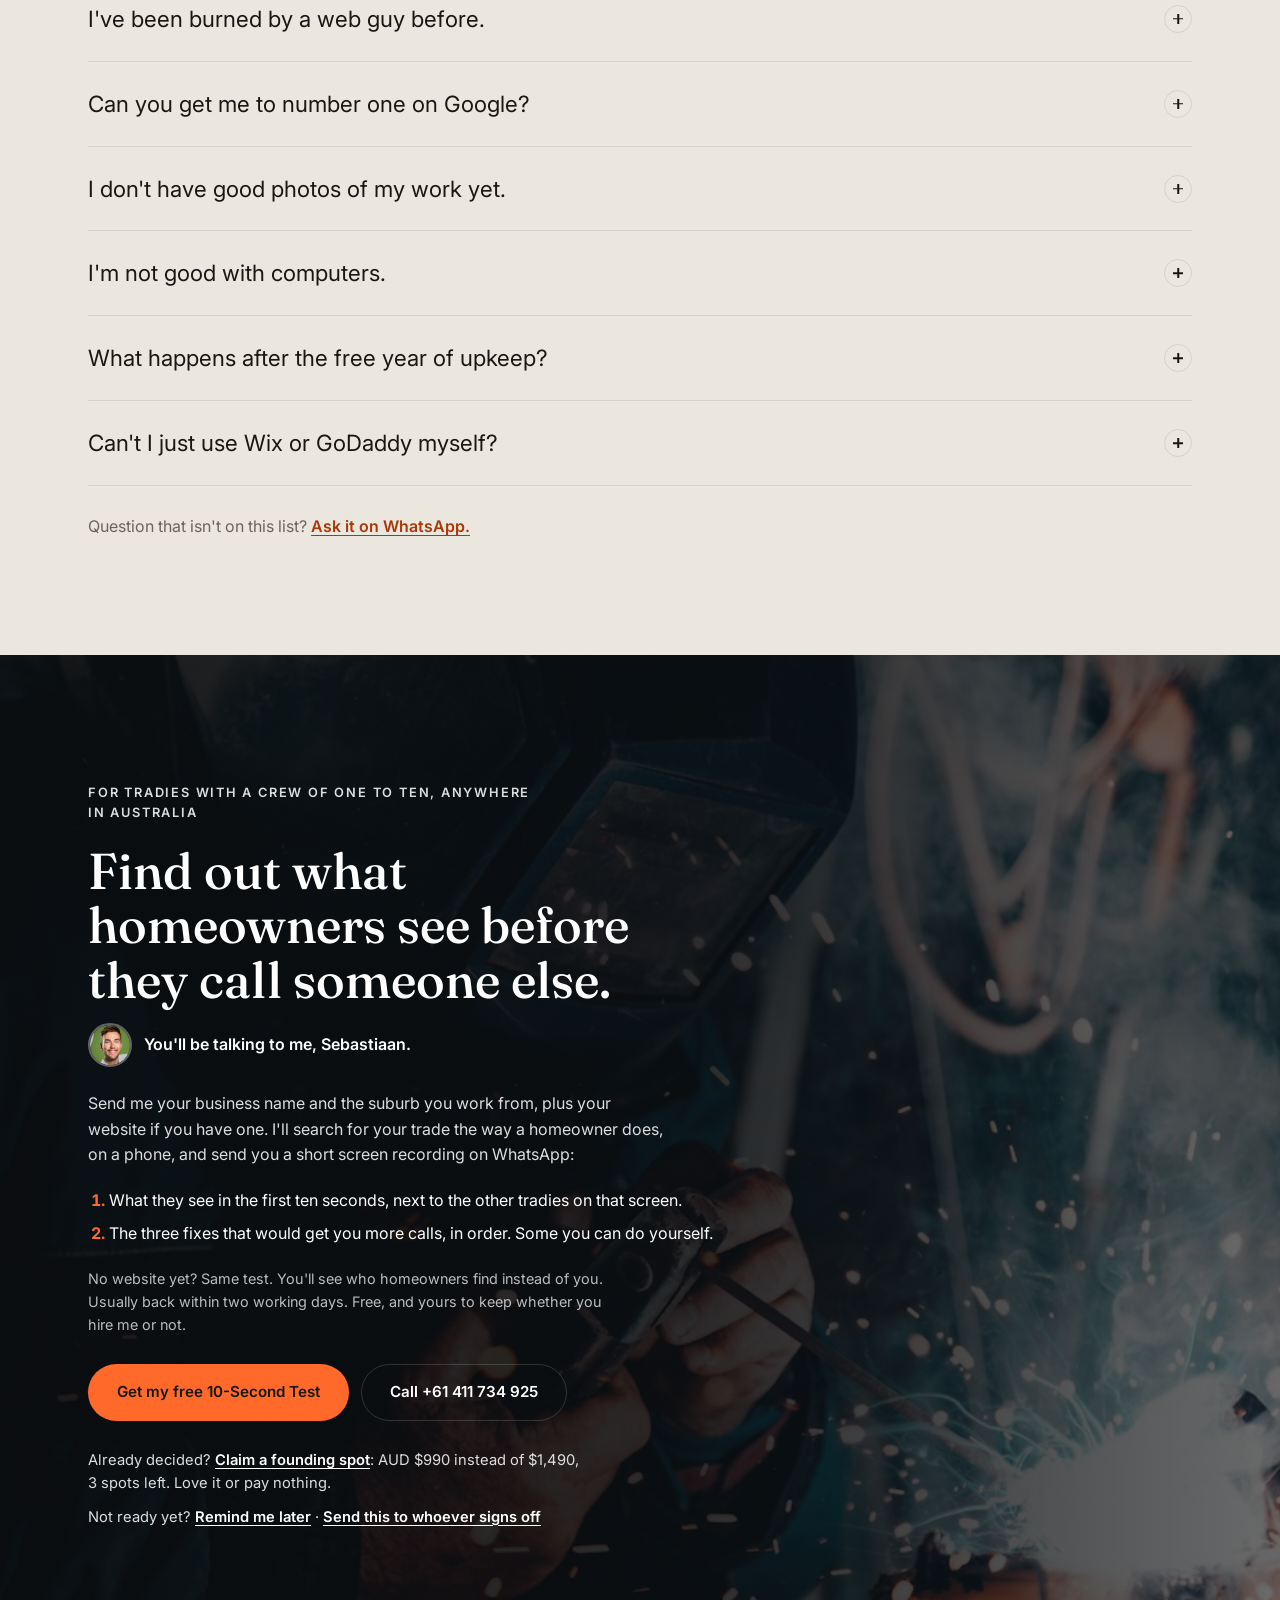
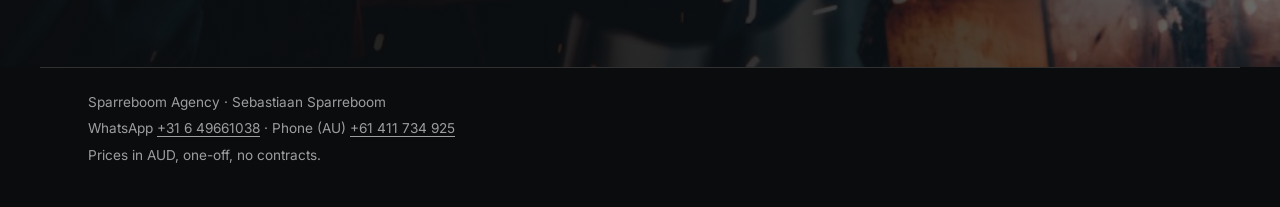
==== commit 58aed1b2: "Use the new photo of Sebastiaan Co-Authored-By: Claude Opus 5.5 <noreply@anthropic.com> Claude-Sessi" ====
--- a/tradies.html
+++ b/tradies.html
@@ -248,7 +248,7 @@
       <div class="founder reveal">
         <picture class="founder__photo">
           <source media="(max-width: 767px)" srcset="images/sebastiaan-face.jpg">
-          <img src="images/sebastiaan-portrait.jpg" width="720" height="900" alt="Sebastiaan Sparreboom" loading="lazy" decoding="async">
+          <img src="images/sebastiaan-portrait.jpg" width="320" height="400" alt="Sebastiaan Sparreboom" loading="lazy" decoding="async">
         </picture>
         <div class="founder__text">
           <p>I'm Sebastiaan Sparreboom. For more than three years I worked in e-commerce at PostNL, the Dutch postal service. My team helped webshops sell more, because more orders meant more parcels for PostNL to deliver. Thousands of sites came past me, from one-person start-ups to small businesses to big brands, so I know what makes people buy and what makes them click away.</p>
